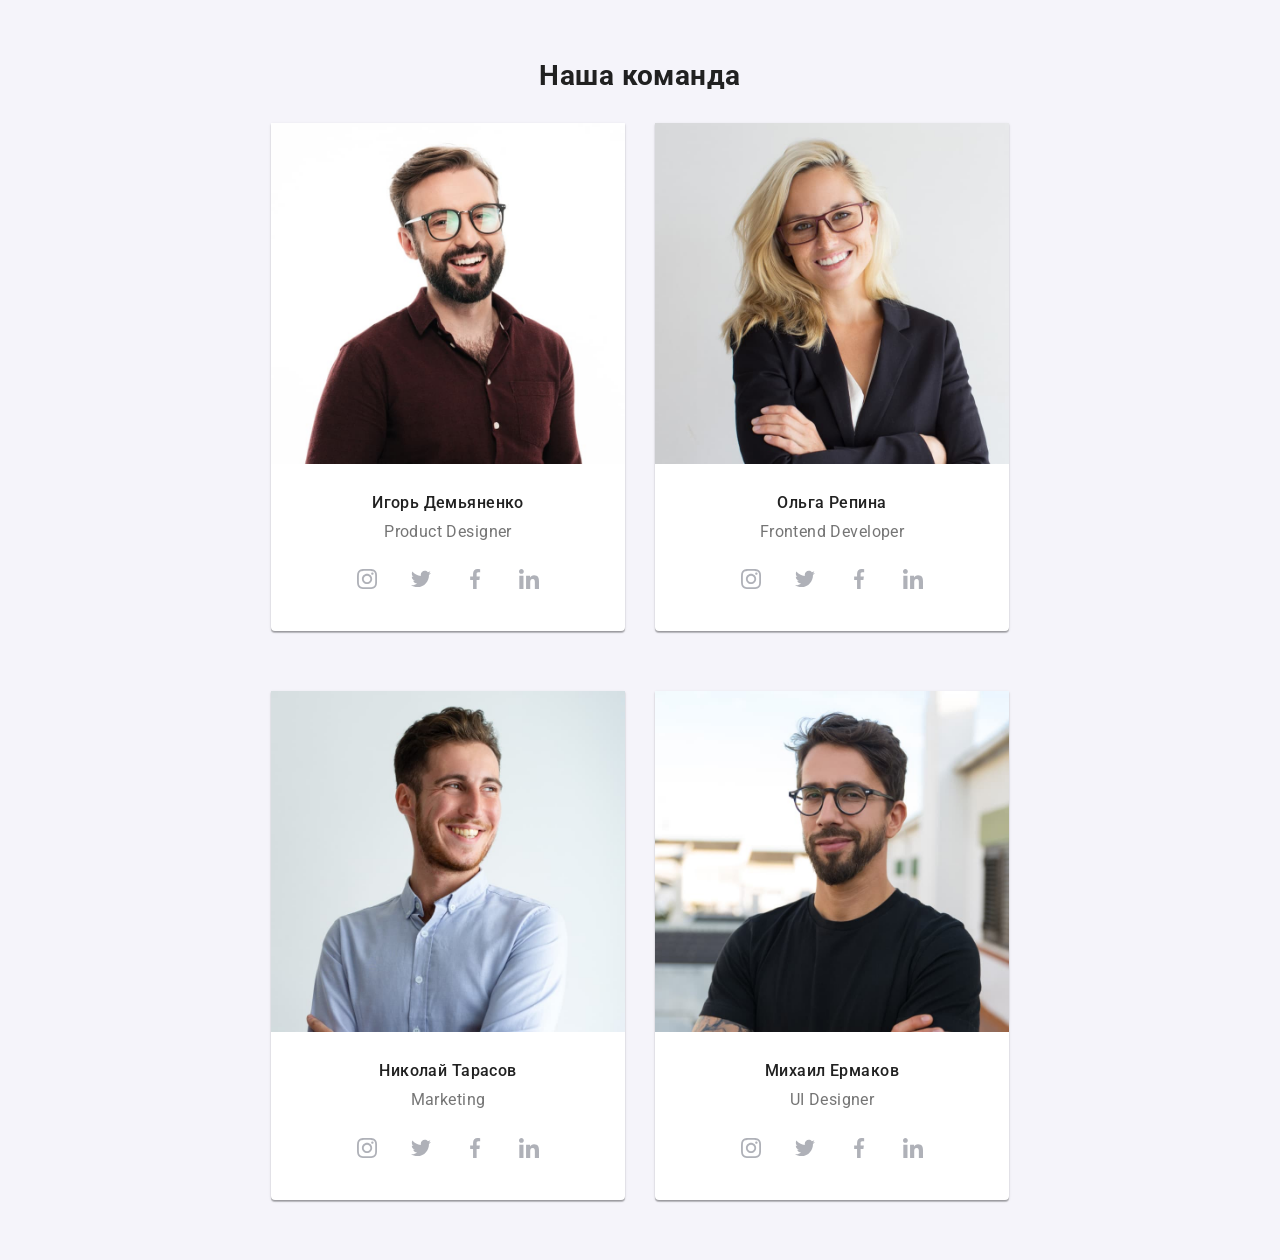
==== index.html @ d52ae5de "start" ====
<!DOCTYPE html>
<html lang="ru">
  <head>
    <meta charset="UTF-8" />
    <meta http-equiv="X-UA-Compatible" content="IE=edge" />
    <meta name="viewport" content="width=device-width, initial-scale=1.0" />
    <title>WebStudio</title>
    <link rel="preconnect" href="https://fonts.googleapis.com">
    <link rel="preconnect" href="https://fonts.gstatic.com" crossorigin>
    <link href="https://fonts.googleapis.com/css2?family=Raleway:wght@700&family=Roboto:wght@400;500;700;900&display=swap" rel="stylesheet">
    <link rel="stylesheet"
    href="https://cdnjs.cloudflare.com/ajax/libs/modern-normalize/1.1.0/modern-normalize.min.css"
    integrity="sha512-wpPYUAdjBVSE4KJnH1VR1HeZfpl1ub8YT/NKx4PuQ5NmX2tKuGu6U/JRp5y+Y8XG2tV+wKQpNHVUX03MfMFn9Q=="
    crossorigin="anonymous"
    referrerpolicy="no-referrer"/>
    <link rel="stylesheet" href="./css/main.min.css">
  </head>
  <body>
    <!-- <header class="header">
      <div class="container header__container">
      <a class="link logo" href="index.html">Web<span class="logo__header">Studio</span></a>

      <nav class="header__nav">
        <ul class="list header__nav-list">
          <li class="header__nav-item"><a class="link header__link current" href="index.html">Студия</a></li>
          <li class="header__nav-item"><a class="link header__link" href="portfolio.html">Портфолио</a></li>
          <li class="header__nav-item"><a class="link header__link" href="">Контакты</a></li>
        </ul>
      </nav>

      <ul class="list header__contacts">

        <li class="header__contact-item">
        <a class="link  header__link" href="mailto:info@devstudio.com">
          <svg class="header__contack-icon" width="16" height="12">
            <use href="images/icons.svg#icon-envelope-hover"></use>
          </svg>info@devstudio.com
      </a>
        </li>

        <li class="header__contact-item">
          <a class="link  header__link" href="tel:+380961111111">
            <svg class="header__contack-icon" width="10" height="16">
              <use href="images/icons.svg#icon-smartphone"></use>
            </svg>+38 096 111 11 11
          </a>
        </li>


      </ul>
    </div>
    </header> -->
    <main class="main">
      <!-- <section class="service">
        <div class="container service__items">
        <h1 class="service-title">ЭФФЕКТИВНЫЕ РЕШЕНИЯ ДЛЯ ВАШЕГО БИЗНЕСА</h1>
          <button class="service-btn" type="button" data-modal-open>Заказать услугу</button>
  
        </div>
      </section> -->

      <!-- <section class="advantage section">
        <div class="container">

        <ul class="list advantage__list">

          <li class="advantage__item">

            <div class="advantage__item-icon">
                <svg width="70" height="70">
                  <use href="images/icons.svg#icon-antenna-1"></use>
                </svg>
            </div>
            <h3 class="advantage__item-title">Внимание к деталям</h3>
            <p>
              Идейные соображения, а также начало повседневной работы по
              формированию позиции.
            </p>
          </li>

          <li class="advantage__item">
            <div class="advantage__item-icon">
              
                <svg width="70" height="70">
                  <use href="images/icons.svg#icon-clock-1"></use>
                </svg>
            
            </div>
            <h3 class="advantage__item-title">Пунктуальность</h3>
            <p>
              Задача организации, в особенности же рамки и место обучения кадров
              влечет за собой.
            </p>
          </li>

          <li class="advantage__item">
            <div class="advantage__item-icon">
              
                <svg width="70" height="70">
                  <use href="images/icons.svg#icon-diagram-1"></use>
                </svg>
            
            </div>
            <h3 class="advantage__item-title">Планирование</h3>
            <p>
              Задача организации, в особенности же рамки и место обучения кадров
              влечет за собой.
            </p>
          </li>
          <li class="advantage__item">
            <div class="advantage__item-icon">
              
                <svg width="70" height="70">
                  <use href="images/icons.svg#icon-astronaut-1"></use>
                </svg>
            
            </div>
            <h3 class="advantage__item-title">Современные технологии</h3>
            <p>
              Значимость этих проблем настолько очевидна, что реализация
              плановых заданий.
            </p>
          </li>
        </ul>
      </div>
      </section> -->
      <!-- <section class="work">
        <div class="container work-items">
        <h2 class="main-title">Чем мы занимаемся</h2>
        <ul class="list work-list">
          <li class="work-item">
            <img src="images/work1.jpg" alt="Компьютер" width="370" height="294" />
            <div class="work-name"><p class="work-name-txt">Десктопные приложения</p></div>
          </li>
          <li class="work-item">
            <img src="images/work2.jpg" alt="Телефон" width="370" height="294" />
            <div class="work-name"><p class="work-name-txt">Мобильные приложения</p></div>
          </li>
          <li class="work-item">
            <img src="images/work3.jpg" alt="Планшет" width="370" height="294" />
            <div class="work-name"><p class="work-name-txt">Дизайнерские решения</p></div>
          </li>
        </ul>
        </div>
      </section> -->
      <section class="team section">
        <div class="container team-items">
        <h2 class="main-title">Наша команда</h2>
        <ul class="list team-list">
          <li class="team-item">
              <img src="images/team1.jpg" width="270" height="260" alt="Игорь Демьяненко Product Designer"/>
              
                <h3 class="team-name">Игорь Демьяненко</h3>
                <p class="team-position">Product Designer</p>
              <ul class="list social-list">
                  <li class="social-item">
                    <a href="" target="_blank" rel="noreferrer noopener" class="social-link">
                      <svg class="social-link-icon" width="20" height="20">
                        <use href="images/icons.svg#icon-instagram-2"></use>
                      </svg>
                  </a>
                  </li>

                  <li class="social-item">
                    <a href="" target="_blank" rel="noreferrer noopener" class="social-link">
                      <svg class="social-link-icon" width="20" height="20">
                        <use href="images/icons.svg#icon-twitter-1"></use>
                      </svg>
                  </a>
                  </li>

                  <li class="social-item">
                    <a href="" target="_blank" rel="noreferrer noopener" class="social-link">
                      <svg class="social-link-icon" width="20" height="20">
                        <use href="images/icons.svg#icon-facebook-1"></use>
                      </svg>
                  </a>
                  </li>

                  <li class="social-item">
                    <a href="" target="_blank" rel="noreferrer noopener" class="social-link">
                      <svg class="social-link-icon" width="20" height="20">
                        <use href="images/icons.svg#icon-linkedin-1"></use>
                      </svg>
                  </a>
                  </li>

              </ul>
            
          </li>
          <li class="team-item">
              <img src="images/team2.jpg" width="270" height="260" alt="Ольга Репина Frontend Developer"/>
              
                <h3 class="team-name">Ольга Репина</h3>
                <p class="team-position">Frontend Developer</p>
                <ul class="list social-list">
                  <li class="social-item">
                    <a href="" target="_blank" rel="noreferrer noopener" class="social-link">
                      <svg class="social-link-icon" width="20" height="20">
                        <use href="images/icons.svg#icon-instagram-2"></use>
                      </svg>
                  </a>
                  </li>

                  <li class="social-item">
                    <a href="" target="_blank" rel="noreferrer noopener" class="social-link">
                      <svg class="social-link-icon" width="20" height="20">
                        <use href="images/icons.svg#icon-twitter-1"></use>
                      </svg>
                  </a>
                  </li>

                  <li class="social-item">
                    <a href="" target="_blank" rel="noreferrer noopener" class="social-link">
                      <svg class="social-link-icon" width="20" height="20">
                        <use href="images/icons.svg#icon-facebook-1"></use>
                      </svg>
                  </a>
                  </li>

                  <li class="social-item">
                    <a href="" target="_blank" rel="noreferrer noopener" class="social-link">
                      <svg class="social-link-icon" width="20" height="20">
                        <use href="images/icons.svg#icon-linkedin-1"></use>
                      </svg>
                  </a>
                  </li>

              </ul>
            
        </li>
          <li class="team-item">
              <img src="images/team3.jpg" width="270" height="260" alt="Николай Тарасов Marketing"/>
              
                <h3 class="team-name">Николай Тарасов</h3>
                <p class="team-position">Marketing</p>
                <ul class="list social-list">
                  <li class="social-item">
                    <a href="" target="_blank" rel="noreferrer noopener" class="social-link">
                      <svg class="social-link-icon" width="20" height="20">
                        <use href="images/icons.svg#icon-instagram-2"></use>
                      </svg>
                  </a>
                  </li>

                  <li class="social-item">
                    <a href="" target="_blank" rel="noreferrer noopener" class="social-link">
                      <svg class="social-link-icon" width="20" height="20">
                        <use href="images/icons.svg#icon-twitter-1"></use>
                      </svg>
                  </a>
                  </li>

                  <li class="social-item">
                    <a href="" target="_blank" rel="noreferrer noopener" class="social-link">
                      <svg class="social-link-icon" width="20" height="20">
                        <use href="images/icons.svg#icon-facebook-1"></use>
                      </svg>
                  </a>
                  </li>

                  <li class="social-item">
                    <a href="" target="_blank" rel="noreferrer noopener" class="social-link">
                      <svg class="social-link-icon" width="20" height="20">
                        <use href="images/icons.svg#icon-linkedin-1"></use>
                      </svg>
                  </a>
                  </li>

              </ul>
              
          </li>
          <li class="team-item">
              <img src="images/team4.jpg" width="270" height="260" alt="Михаил Ермаков UI Designer"/>

                <h3 class="team-name">Михаил Ермаков</h3>
                <p class="team-position">UI Designer</p>
                <ul class="list social-list">
                  <li class="social-item">
                    <a href="" target="_blank" rel="noreferrer noopener" class="social-link">
                      <svg class="social-link-icon" width="20" height="20">
                        <use href="images/icons.svg#icon-instagram-2"></use>
                      </svg>
                  </a>
                  </li>

                  <li class="social-item">
                    <a href="" target="_blank" rel="noreferrer noopener" class="social-link">
                      <svg class="social-link-icon" width="20" height="20">
                        <use href="images/icons.svg#icon-twitter-1"></use>
                      </svg>
                  </a>
                  </li>

                  <li class="social-item">
                    <a href="" target="_blank" rel="noreferrer noopener" class="social-link">
                      <svg class="social-link-icon" width="20" height="20">
                        <use href="images/icons.svg#icon-facebook-1"></use>
                      </svg>
                  </a>
                  </li>

                  <li class="social-item">
                    <a href="" target="_blank" rel="noreferrer noopener" class="social-link">
                      <svg class="social-link-icon" width="20" height="20">
                        <use href="images/icons.svg#icon-linkedin-1"></use>
                      </svg>
                  </a>
                  </li>

              </ul>
              
          </li>
        </ul>
      </div>
      </section>
      <!-- <section class="clients section">
        <div class="container">
        <h2 class="main-title">Постоянные клиенты</h2>
        <ul class="list clients-list">
          <li class="clients-item">
            <a href="" target="_blank" rel="noreferrer noopener" class="clients-link">
              <svg class="clients-link-icon" width="106" height="60">
                <use href="images/icons.svg#icon-Logo"></use>
              </svg>
          </a>
          </li>
          <li class="clients-item">
            <a href="" target="_blank" rel="noreferrer noopener" class="clients-link">
              <svg class="clients-link-icon" width="106" height="60">
                <use href="images/icons.svg#icon-Logo-1"></use>
              </svg>
          </a>
          </li>
          <li class="clients-item">
            <a href="" target="_blank" rel="noreferrer noopener" class="clients-link">
              <svg class="clients-link-icon" width="106" height="60">
                <use href="images/icons.svg#icon-Logo-2"></use>
              </svg>
          </a>
          </li>
          <li class="clients-item">
            <a href="" target="_blank" rel="noreferrer noopener" class="clients-link">
              <svg class="clients-link-icon" width="106" height="60">
                <use href="images/icons.svg#icon-Logo-3"></use>
              </svg>
          </a>
          </li>
          <li class="clients-item">
            <a href="" target="_blank" rel="noreferrer noopener" class="clients-link">
              <svg class="clients-link-icon" width="106" height="60">
                <use href="images/icons.svg#icon-Logo-4"></use>
              </svg>
          </a>
          </li>
          <li class="clients-item">
            <a href="" target="_blank" rel="noreferrer noopener" class="clients-link">
              <svg class="clients-link-icon" width="106" height="60">
                <use href="images/icons.svg#icon-Logo-5"></use>
              </svg>
          </a>
          </li>

        </ul>
      </div>
      </section> -->
    </main>
    <!-- <footer class="footer">
      <div class="container footer-wrap">
      <div class="footer-wrap-item">

        <a class="link logo footer-logo-margin" href="index.html">Web<span class="logo__footer">Studio</span>
      </a>
      <address>

      
      <ul class="list ">
        <li class="footer-item"><a class="link footer-address" href="https://goo.gl/maps/YbPivX2JFZGYq7XS9" target="_blank" rel="noreferrer noopener">г.Киев, пр-т Леси Украинки,26</a></li>
        <li class="footer-item"><a class="link footer-info" href="mailto:info@devstudio.com">info@devstudio.com</a></li>
        <li class="footer-item"><a class="link footer-info" href="tel:+380961111111">+38 096 111 11 11</a></li>
      </ul>

    </address>
  </div>

    <div class="footer-wrap-item">
    <h3 class="footer-txt">Присоединяйтесь</h3>

    <ul class="list social-list">
      <li class="social-item">
        <a href="" class="social-link footer-link" target="_blank" rel="noreferrer noopener">
          <svg class="social-link-icon footer-icon" width="20" height="20">
            <use href="images/icons.svg#icon-instagram-2"></use>
          </svg>
      </a>
      </li>

      <li class="social-item">
        <a href="" class="social-link footer-link" target="_blank" rel="noreferrer noopener">
          <svg class="social-link-icon footer-icon" width="20" height="20">
            <use href="images/icons.svg#icon-twitter-1"></use>
          </svg>
      </a>
      </li>

      <li class="social-item">
        <a href="" class="social-link footer-link" target="_blank" rel="noreferrer noopener">
          <svg class="social-link-icon footer-icon" width="20" height="20">
            <use href="images/icons.svg#icon-facebook-1"></use>
          </svg>
      </a>
      </li>

      <li class="social-item">
        <a href="" class="social-link footer-link" target="_blank" rel="noreferrer noopener">
          <svg class="social-link-icon footer-icon" width="20" height="20">
            <use href="images/icons.svg#icon-linkedin-1"></use>
          </svg>
      </a>
      </li>

  </ul>
  </div>
  <div>
    <form class="footer-form">
    <label class="footer-label"><span class="footer-txt" >Подпишитесь на рассылку</span>
    <input class="footer-input"
     name="user-email" 
     type="email"
     placeholder="E-mail"
     />
    </label>
     <button class="service-btn footer-btn" type="button"><span class="footer-btn-txt">Подписаться</span>
      <svg class="" width="24" height="24">
        <use href="images/icons.svg#icon-send"></use>
      </svg>
      </button>
    </form>
  
    </div>

  </div>
    </footer> -->

    <!-- <div class="backdropp is-hidden" data-modal>
      <div class="modal">
        
          <button type="button" class="modal-close" data-modal-close>
            <svg class="" width="11" height="11">
              <use href="images/icons.svg#icon-close-modal"></use>
            </svg>
          </button>

          <p class="modal-title">Оставьте свои данные, мы вам перезвоним</p>

          <form class="form"  action="#">
            <div class="form-wrapper">
            <div class="form-field">
            <label class="input-txt" for="user-name">Имя</label>
            <div class="input-wrap">
            <input type="text" 
            class="form-input" 
            name="user-name" 
            placeholder="" 
            minlength="3"
            id="user-name"
            required/>
            <svg class="form-icon" width="18" height="18">
                <use href="images/icons.svg#icon-person-black"></use>
              </svg>
            </div>
          </div>

            <div class="form-field">
            <label class="input-txt" for="user-tel">Телефон</label>
            <div class="input-wrap">
              
            <input type="tel" 
            class="form-input" 
            name="user-tel" 
            placeholder="" 
            id="user-tel"
            required/>
            <svg class="form-icon" width="18" height="18">
                <use href="images/icons.svg#icon-phone-black"></use>
              </svg>
          </div>
            </div>

            <div class="form-field">
            <label class="input-txt" for="user-email">Почта</label>

            <div class="input-wrap">
            <input type="email" 
            class="form-input" 
            name="user-email" 
            placeholder="" 
            id="user-email"
            />
            <svg class="form-icon" width="18" height="18">
                <use href="images/icons.svg#icon-email-black"></use>
              </svg>
          </div>
            </div>

            <div class="form-field">
            <label class="input-txt" for="user-text">Комментарий</label>
            <textarea class="text-area" name="Comment" id="user-text" 
            placeholder="Введите текст"
            ></textarea>
            </div>
          </div>
            <div class="policy">
              <input class="policy-checkbox visually-hidden"  type="checkbox" name="policy" id="policy"/>
              <label for="policy" class="check-txt">
                <span class="policy-icon-wrap">
                <svg class="policy-icon" width="16" height="15">
                  <use href="./images/icons.svg#icon-check"></use>
                </svg>
                </span>Соглашаюсь с рассылкой и принимаю  <a class="policy-link" href=""> Условия договора</a></label>
            </div>
            <div class="modal-btn">
            <button class="service-btn " type="submit">Отправить</button>
            </div>
          </form>

        </div>
    </div> -->
    <script src="./js/modal.js"></script>
  </body>
</html>
---- css/main.min.css ----
:root{--first-color:  #212121;--second-color: #757575;--third-color:  #ffffff;--accent-color: #2196F3;--btn-hover-color: #188CE8;--bkground-color-one: #2F303A;--bkground-color-two: #F5F4FA;--header-line-color: #ECECEC;--work-name-bg:  rgba(47, 48, 58, 0.8);--icons-color: #AFB1B8;--footer-icon-bg: rgba(255, 255, 255, 0.1);--box-shadow: 0px 1px 3px rgba(0, 0, 0, 0.12), 0px 1px 1px rgba(0, 0, 0, 0.14), 0px 2px 1px rgba(0, 0, 0, 0.2);--border-line-color: #EEEEEE;--hover-button: 0px 3px 1px rgba(0, 0, 0, 0.1), 0px 1px 2px rgba(0, 0, 0, 0.08), 0px 2px 2px rgba(0, 0, 0, 0.12);--portfolio-item-shadow: 0px 1px 1px rgba(0, 0, 0, 0.12), 0px 4px 4px rgba(0, 0, 0, 0.06), 1px 4px 6px rgba(0, 0, 0, 0.16);--gradient-service: rgba(47, 48, 58, 0.4);--backdropp-color: rgba(0, 0, 0, 0.2);--transition-time: 250ms;--transition-function: cubic-bezier(0.4, 0, 0.2, 1)}p,h1,h2,h3,h4,h5,h6{margin:0}ul{margin:0;padding-left:0}img{display:block;width:100%;max-width:100%;height:auto}.list{list-style:none}body{font-family:'Roboto', sans-serif;font-size:14px;line-height:1.71;letter-spacing:0.03em;color:var(--second-color)}address{font-style:inherit}.link{text-decoration:none;color:inherit}.visually-hidden{position:absolute;width:1px;height:1px;margin:-1px;padding:0;overflow:hidden;border:0;clip:rect(0 0 0 0)}.is-hidden{opacity:0;pointer-events:none;visibility:hidden}.container{width:100%;padding-left:15px;padding-right:15px;margin:0 auto}@media screen and (min-width: 480px){.container{width:480px}}@media screen and (min-width: 768px){.container{width:768px}}.section{padding-top:94px;padding-bottom:94px}.service-btn{min-width:200px;max-height:50px;font-family:inherit;font-weight:700;font-size:16px;line-height:1.87;letter-spacing:0.06em;text-align:center;color:var(--third-color);background-color:var(--accent-color);cursor:pointer;padding:10px 32px;border:none;border-radius:4px;-webkit-transition:background-color var(--transition-time) var(--transition-function);transition:background-color var(--transition-time) var(--transition-function)}.service-btn:hover,.service-btn:focus{background-color:var(--btn-hover-color)}.main-title{font-weight:700;font-size:28px;line-height:1.17;text-align:center;color:var(--first-color);margin-bottom:30px}.social-list{display:-webkit-box;display:-ms-flexbox;display:flex;-webkit-box-pack:center;-ms-flex-pack:center;justify-content:center;-ms-flex-wrap:wrap;flex-wrap:wrap;margin-left:-10px;margin-top:-10px}.social-item{margin-top:10px;margin-left:10px}.social-item+.social-item{margin-left:10px}.social-link{width:44px;height:44px;display:-webkit-box;display:-ms-flexbox;display:flex;-webkit-box-pack:center;-ms-flex-pack:center;justify-content:center;-webkit-box-align:center;-ms-flex-align:center;align-items:center;border-radius:50%;color:var(--icons-color);-webkit-transition:background-color var(--transition-time) var(--transition-function),color var(--transition-time) var(--transition-function);transition:background-color var(--transition-time) var(--transition-function),color var(--transition-time) var(--transition-function)}.social-link:hover,.social-link:focus{background-color:var(--accent-color);color:var(--third-color)}.social-link-icon{fill:currentColor}.backdropp{width:100vw;height:100vh;position:fixed;top:0;background-color:var(--backdropp-color);-webkit-transition:opacity 500ms, visibility 500ms;transition:opacity 500ms, visibility 500ms}.backdropp.is-hidden .modal{-webkit-transform:translate(-50%, -50%) scale(0.1);transform:translate(-50%, -50%) scale(0.1)}.modal{width:528px;min-height:581px;background-color:var(--third-color);border-radius:4px;position:absolute;top:50%;left:50%;-webkit-transform:translate(-50%, -50%) scale(1);transform:translate(-50%, -50%) scale(1);-webkit-transition:-webkit-transform 500ms;transition:-webkit-transform 500ms;transition:transform 500ms;transition:transform 500ms, -webkit-transform 500ms;padding:40px}.modal-close{width:30px;height:30px;border-radius:50%;border:1px solid rgba(0,0,0,0.1);background-color:transparent;display:-webkit-box;display:-ms-flexbox;display:flex;-webkit-box-align:center;-ms-flex-align:center;align-items:center;-webkit-box-pack:center;-ms-flex-pack:center;justify-content:center;position:absolute;top:8px;right:8px;cursor:pointer;outline:none;-webkit-transition:fill var(--transition-time) var(--transition-function);transition:fill var(--transition-time) var(--transition-function)}.modal-close:hover,.modal-close:focus{fill:var(--accent-color)}.modal-title{font-weight:bold;font-size:20px;line-height:23px;text-align:center;color:var(--first-color);margin-bottom:12px}.form-field:not(:last-child){margin-bottom:10px}.form-input,.text-area{width:100%;height:40px;border:1px solid rgba(33,33,33,0.2);border-radius:4px;padding-left:40px;cursor:pointer;outline:none;-webkit-transition:border-color var(--transition-time) var(--transition-function);transition:border-color var(--transition-time) var(--transition-function)}.form-input:hover,.form-input:focus,.text-area:hover,.text-area:focus{border-color:var(--accent-color);color:var(--accent-color)}.form-input::-webkit-input-placeholder,.text-area::-webkit-input-placeholder{font-size:14px;line-height:1.14;letter-spacing:0.01em;color:rgba(117,117,117,0.5)}.form-input:-ms-input-placeholder,.text-area:-ms-input-placeholder{font-size:14px;line-height:1.14;letter-spacing:0.01em;color:rgba(117,117,117,0.5)}.form-input::-ms-input-placeholder,.text-area::-ms-input-placeholder{font-size:14px;line-height:1.14;letter-spacing:0.01em;color:rgba(117,117,117,0.5)}.form-input::placeholder,.text-area::placeholder{font-size:14px;line-height:1.14;letter-spacing:0.01em;color:rgba(117,117,117,0.5)}.form-input:focus+.form-icon{fill:var(--accent-color)}.input-txt{font-size:12px;line-height:1.16;letter-spacing:0.01em;color:var(--second-color)}.form-wrapper{margin-bottom:20px}.input-wrap{position:relative;color:var(--first-color);-webkit-transition:color var(--transition-time) var(--transition-function);transition:color var(--transition-time) var(--transition-function)}.input-wrap:hover{border-color:var(--accent-color);color:var(--accent-color)}.form-icon{position:absolute;left:12px;top:50%;-webkit-transform:translateY(-50%);transform:translateY(-50%);fill:currentColor;-webkit-transition:fill var(--transition-time) var(--transition-function);transition:fill var(--transition-time) var(--transition-function)}.text-area{height:120px;padding:12px 16px;resize:none}.policy{display:-webkit-box;display:-ms-flexbox;display:flex;-webkit-box-pack:center;-ms-flex-pack:center;justify-content:center}.check-txt{display:-webkit-box;display:-ms-flexbox;display:flex;-webkit-box-align:center;-ms-flex-align:center;align-items:center;margin-bottom:30px}.policy-icon-wrap{width:16px;height:15px;border:2px solid var(--first-color);border-radius:2px;margin-right:8px;display:-webkit-box;display:-ms-flexbox;display:flex;-webkit-box-align:center;-ms-flex-align:center;align-items:center;-webkit-box-pack:center;-ms-flex-pack:center;justify-content:center;cursor:pointer;-webkit-transition:border var(--transition-time) var(--transition-function);transition:border var(--transition-time) var(--transition-function)}.policy-icon{fill:var(--third-color)}.policy-checkbox:hover+.check-txt .policy-icon-wrap,.policy-checkbox:focus+.check-txt .policy-icon-wrap{border:2px solid var(--accent-color)}.policy-checkbox:checked+.check-txt .policy-icon-wrap{border:none;background-color:var(--accent-color)}.policy-checkbox:checked .check-txt .policy-icon{fill:var(--third-color)}.policy-link{color:var(--accent-color);margin-left:2px}.modal-btn{display:-webkit-box;display:-ms-flexbox;display:flex;-webkit-box-pack:center;-ms-flex-pack:center;justify-content:center}.logo{font-family:'Raleway', sans-serif;font-weight:700;font-size:26px;line-height:1.19;color:var(--accent-color);display:-webkit-box;display:-ms-flexbox;display:flex}.logo__header{color:var(--first-color)}.logo__footer{color:var(--third-color)}.header{border-bottom:1px solid var(--header-line-color)}.header__container{display:-webkit-box;display:-ms-flexbox;display:flex;-webkit-box-align:center;-ms-flex-align:center;align-items:center}.header__nav-item:not(:last-child){margin-right:50px}.header-logo{color:var(--first-color)}.header__nav{margin-left:93px}.header__nav-list{color:var(--first-color);display:-webkit-box;display:-ms-flexbox;display:flex}.header__link{font-weight:500;line-height:1.14;letter-spacing:0.02em;padding-top:32px;padding-bottom:32px;display:block;display:-webkit-box;display:-ms-flexbox;display:flex;-webkit-box-align:center;-ms-flex-align:center;align-items:center;position:relative;-webkit-transition:color var(--transition-time) var(--transition-function);transition:color var(--transition-time) var(--transition-function)}.header__link:hover,.header__link:focus{color:var(--accent-color)}.header__contack-icon{fill:currentColor;margin-right:10px}.current{color:var(--accent-color)}.current::after{content:'';display:inline-block;width:100%;height:4px;background-color:var(--accent-color);position:absolute;bottom:-1px;left:0;border-radius:2px}.header__contacts{display:-webkit-box;display:-ms-flexbox;display:flex;margin-left:auto}.header__contact-item:not(:last-child){margin-right:50px}.service{background-color:var(--bkground-color-one);background-image:-webkit-gradient(linear, left top, left bottom, from(var(--gradient-service)), to(var(--gradient-service))),url(../images/servicebg.jpg);background-image:linear-gradient(var(--gradient-service), var(--gradient-service)),url(../images/servicebg.jpg);background-repeat:no-repeat;background-size:cover, 1600px auto;background-position:center;padding-top:200px;padding-bottom:200px}.service__items{display:-webkit-box;display:-ms-flexbox;display:flex;-webkit-box-orient:vertical;-webkit-box-direction:normal;-ms-flex-direction:column;flex-direction:column;-webkit-box-align:center;-ms-flex-align:center;align-items:center}.service-title{font-weight:900;font-size:44px;line-height:1.36;text-align:center;letter-spacing:0.06em;text-transform:uppercase;color:var(--third-color);margin-bottom:30px;max-width:696px}.advantage__item{-ms-flex-preferred-size:calc(100%/4 - 30px);flex-basis:calc(100%/4 - 30px)}.advantage__item-icon{height:120px;background-color:var(--bkground-color-two);border-radius:4px;margin-bottom:30px;display:-webkit-box;display:-ms-flexbox;display:flex;-webkit-box-align:center;-ms-flex-align:center;align-items:center;-webkit-box-pack:center;-ms-flex-pack:center;justify-content:center}.advantage__item-title{font-size:14px;line-height:1.14;text-transform:uppercase;color:var(--first-color);margin-bottom:10px}.work{padding-bottom:94px}.work-item{-ms-flex-preferred-size:calc(100%/3 - 30px);flex-basis:calc(100%/3 - 30px);position:relative}.work-name{background-color:var(--work-name-bg);position:absolute;width:100%;padding:27px;bottom:0;display:-webkit-box;display:-ms-flexbox;display:flex;-webkit-box-pack:center;-ms-flex-pack:center;justify-content:center;-webkit-box-align:center;-ms-flex-align:center;align-items:center}.work-name-txt{font-weight:bold;text-transform:uppercase;color:var(--third-color)}.filters-list{display:-webkit-box;display:-ms-flexbox;display:flex;-webkit-box-pack:center;-ms-flex-pack:center;justify-content:center;margin-bottom:50px}.filters-item:not(:last-child){margin-right:8px}.filters-btn{font-family:inherit;font-weight:500;font-size:16px;line-height:1.62;text-align:center;letter-spacing:0.03em;color:var(--first-color);background-color:var(--bkground-color-two);cursor:pointer;border-radius:4px;border:none;padding-left:22px;padding-right:22px;min-height:38px;-webkit-transition:background-color var(--transition-time) var(--transition-function),color var(--transition-time) var(--transition-function),-webkit-box-shadow var(--transition-time) var(--transition-function);transition:background-color var(--transition-time) var(--transition-function),color var(--transition-time) var(--transition-function),-webkit-box-shadow var(--transition-time) var(--transition-function);transition:background-color var(--transition-time) var(--transition-function),color var(--transition-time) var(--transition-function),box-shadow var(--transition-time) var(--transition-function);transition:background-color var(--transition-time) var(--transition-function),color var(--transition-time) var(--transition-function),box-shadow var(--transition-time) var(--transition-function),-webkit-box-shadow var(--transition-time) var(--transition-function)}.filters-btn:hover,.filters-btn:focus{color:var(--third-color);background-color:var(--accent-color);-webkit-box-shadow:var(--hover-button);box-shadow:var(--hover-button)}.current-filter{color:var(--third-color);background-color:var(--accent-color);-webkit-box-shadow:var(--hover-button);box-shadow:var(--hover-button)}.team{background-color:var(--bkground-color-two);padding-top:60px;padding-bottom:60px}.team-list{margin-bottom:-30px}@media screen and (min-width: 768px){.team-list{display:-webkit-box;display:-ms-flexbox;display:flex;-ms-flex-wrap:wrap;flex-wrap:wrap;margin-left:-30px;margin-top:-30px}}.team-item{background-color:var(--third-color);border-bottom-left-radius:4px;border-bottom-right-radius:4px;-webkit-box-shadow:var(--box-shadow);box-shadow:var(--box-shadow);padding-bottom:30px;margin-bottom:30px}@media screen and (min-width: 768px){.team-item{-ms-flex-preferred-size:calc(100%/2 - 30px);flex-basis:calc(100%/2 - 30px);margin-left:30px;margin-top:30px}}.team-name,.team-position{font-size:16px;line-height:1.18;text-align:center}.team-name{font-weight:500;color:var(--first-color);margin-top:30px;margin-bottom:10px}.team-position{margin-bottom:16px}.clients-list{-webkit-box-align:center;-ms-flex-align:center;align-items:center;-webkit-box-pack:center;-ms-flex-pack:center;justify-content:center}.clients-item{-ms-flex-preferred-size:calc(100%/6 - 30px);flex-basis:calc(100%/6 - 30px)}.clients-link{height:92px;border:1px solid var(--icons-color);border-radius:4px;display:-webkit-box;display:-ms-flexbox;display:flex;-webkit-box-align:center;-ms-flex-align:center;align-items:center;-webkit-box-pack:center;-ms-flex-pack:center;justify-content:center;color:var(--icons-color);-webkit-transition:border-color var(--transition-time) var(--transition-function),color var(--transition-time) var(--transition-function);transition:border-color var(--transition-time) var(--transition-function),color var(--transition-time) var(--transition-function)}.clients-link-icon{fill:currentColor}.clients-link-icon:hover,.clients-link-icon:focus{border-color:var(--accent-color);color:var(--accent-color)}.footer{background-color:var(--bkground-color-one);padding-top:60px;padding-bottom:60px}.footer-info{-webkit-transition:color var(--transition-time) var(--transition-function);transition:color var(--transition-time) var(--transition-function)}.footer-info:hover,.footer-info:focus{color:var(--third-color)}.footer-address{color:var(--third-color)}.footer-logo-margin{margin-bottom:20px}.footer-wrap-item{display:-webkit-box;display:-ms-flexbox;display:flex;-webkit-box-orient:vertical;-webkit-box-direction:normal;-ms-flex-direction:column;flex-direction:column}.footer-wrap-item:not(:last-child){margin-right:70px}.footer-item:not(:last-child){margin-bottom:9px}.footer-wrap-item:last-child{margin-left:auto}.footer-wrap{display:-webkit-box;display:-ms-flexbox;display:flex;-ms-flex-wrap:wrap;flex-wrap:wrap;-webkit-box-align:baseline;-ms-flex-align:baseline;align-items:baseline}.footer-txt{font-size:14px;line-height:1.14;font-weight:bold;text-transform:uppercase;margin-bottom:20px;color:var(--third-color)}.footer-label{display:-webkit-box;display:-ms-flexbox;display:flex;-webkit-box-orient:vertical;-webkit-box-direction:normal;-ms-flex-direction:column;flex-direction:column}.footer-link{background-color:var(--footer-icon-bg);color:var(--third-color);-webkit-transition:background-color var(--transition-time) var(--transition-function),color var(--transition-time) var(--transition-function);transition:background-color var(--transition-time) var(--transition-function),color var(--transition-time) var(--transition-function)}.footer-form{display:-webkit-box;display:-ms-flexbox;display:flex;-webkit-box-align:end;-ms-flex-align:end;align-items:flex-end}.footer-input{width:358px;height:50px;-webkit-box-sizing:border-box;box-sizing:border-box;margin-right:12px;background-color:transparent;border:1px solid rgba(255,255,255,0.3);border-radius:4px;outline:none;padding-left:12px;font-size:16px;line-height:1.25;color:rgba(255,255,255,0.6);cursor:pointer;-webkit-transition:border-color var(--transition-time) var(--transition-function);transition:border-color var(--transition-time) var(--transition-function)}.footer-input:hover,.footer-input:focus{border-color:var(--third-color)}.footer-input::-webkit-input-placeholder{font-size:16px;line-height:1.25;color:rgba(255,255,255,0.6)}.footer-input:-ms-input-placeholder{font-size:16px;line-height:1.25;color:rgba(255,255,255,0.6)}.footer-input::-ms-input-placeholder{font-size:16px;line-height:1.25;color:rgba(255,255,255,0.6)}.footer-input::placeholder{font-size:16px;line-height:1.25;color:rgba(255,255,255,0.6)}.footer-btn{display:-webkit-box;display:-ms-flexbox;display:flex;-webkit-box-align:center;-ms-flex-align:center;align-items:center}.footer-btn-txt{margin-right:10px}.example-list{padding:0;margin:0;list-style:none}.example-item{-ms-flex-preferred-size:calc(100%/3 - 30px);flex-basis:calc(100%/3 - 30px)}.example-link{display:-webkit-box;display:-ms-flexbox;display:flex;-webkit-box-orient:vertical;-webkit-box-direction:normal;-ms-flex-direction:column;flex-direction:column;-webkit-transition:-webkit-box-shadow var(--transition-time) var(--transition-function);transition:-webkit-box-shadow var(--transition-time) var(--transition-function);transition:box-shadow var(--transition-time) var(--transition-function);transition:box-shadow var(--transition-time) var(--transition-function), -webkit-box-shadow var(--transition-time) var(--transition-function)}.example-link:hover,.example-link:focus{-webkit-box-shadow:var(--portfolio-item-shadow);box-shadow:var(--portfolio-item-shadow)}.example-link:hover .example-item-txt,.example-link:focus .example-item-txt{-webkit-transform:translateY(0);transform:translateY(0)}.example-item-wrap{position:relative;overflow:hidden}.example-item-txt{position:absolute;top:0;left:0;background-color:rgba(33,150,243,0.9);color:var(--third-color);font-size:18px;line-height:28px;padding:63px 24px;height:100%;-webkit-transform:translateY(100%);transform:translateY(100%);-webkit-transition:-webkit-transform 500ms var(--transition-function);transition:-webkit-transform 500ms var(--transition-function);transition:transform 500ms var(--transition-function);transition:transform 500ms var(--transition-function), -webkit-transform 500ms var(--transition-function)}.border{border-left:1px solid var(--border-line-color);border-right:1px solid var(--border-line-color);border-bottom:1px solid var(--border-line-color);padding:20px 24px}.example-name{font-weight:700;font-size:18px;line-height:2;letter-spacing:0.06em;color:var(--first-color);margin-bottom:4px}.example-type{font-size:16px;line-height:1.87}.advantage__list,.work-list,.clients-list,.example-list{display:-webkit-box;display:-ms-flexbox;display:flex;-ms-flex-wrap:wrap;flex-wrap:wrap;margin-left:-30px;margin-top:-30px}.advantage__item,.work-item,.clients-item,.example-item{margin-left:30px;margin-top:30px}
/*# sourceMappingURL=main.min.css.map */
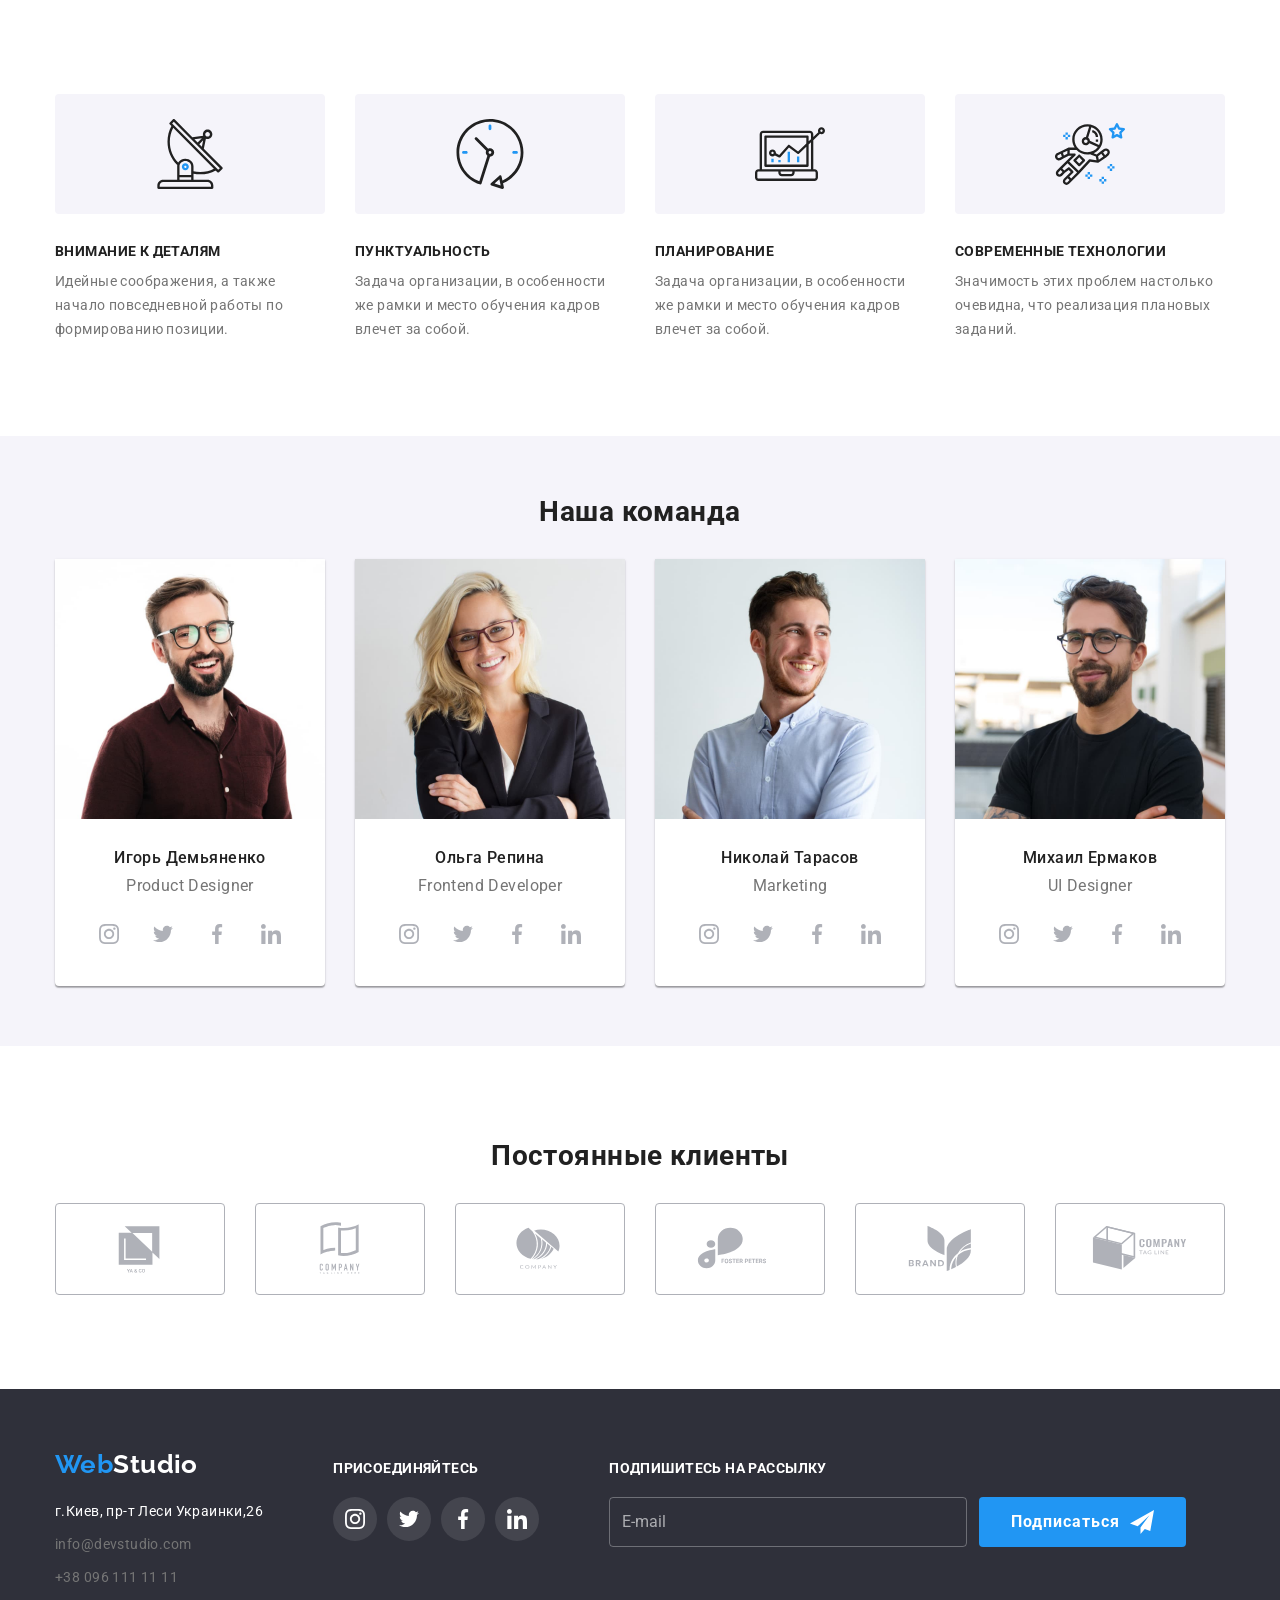
==== commit c9dca8ef: "123" ====
--- a/index.html
+++ b/index.html
@@ -59,7 +59,7 @@
         </div>
       </section> -->
 
-      <!-- <section class="advantage section">
+      <section class="advantage section">
         <div class="container">
 
         <ul class="list advantage__list">
@@ -123,7 +123,7 @@
           </li>
         </ul>
       </div>
-      </section> -->
+      </section>
       <!-- <section class="work">
         <div class="container work-items">
         <h2 class="main-title">Чем мы занимаемся</h2>
@@ -314,7 +314,7 @@
         </ul>
       </div>
       </section>
-      <!-- <section class="clients section">
+      <section class="clients section">
         <div class="container">
         <h2 class="main-title">Постоянные клиенты</h2>
         <ul class="list clients-list">
@@ -363,29 +363,25 @@
 
         </ul>
       </div>
-      </section> -->
+      </section>
     </main>
-    <!-- <footer class="footer">
+
+    <footer class="footer">
       <div class="container footer-wrap">
       <div class="footer-wrap-item">
-
         <a class="link logo footer-logo-margin" href="index.html">Web<span class="logo__footer">Studio</span>
       </a>
       <address>
-
       
       <ul class="list ">
         <li class="footer-item"><a class="link footer-address" href="https://goo.gl/maps/YbPivX2JFZGYq7XS9" target="_blank" rel="noreferrer noopener">г.Киев, пр-т Леси Украинки,26</a></li>
         <li class="footer-item"><a class="link footer-info" href="mailto:info@devstudio.com">info@devstudio.com</a></li>
         <li class="footer-item"><a class="link footer-info" href="tel:+380961111111">+38 096 111 11 11</a></li>
       </ul>
-
     </address>
   </div>
-
     <div class="footer-wrap-item">
     <h3 class="footer-txt">Присоединяйтесь</h3>
-
     <ul class="list social-list">
       <li class="social-item">
         <a href="" class="social-link footer-link" target="_blank" rel="noreferrer noopener">
@@ -394,7 +390,6 @@
           </svg>
       </a>
       </li>
-
       <li class="social-item">
         <a href="" class="social-link footer-link" target="_blank" rel="noreferrer noopener">
           <svg class="social-link-icon footer-icon" width="20" height="20">
@@ -402,7 +397,6 @@
           </svg>
       </a>
       </li>
-
       <li class="social-item">
         <a href="" class="social-link footer-link" target="_blank" rel="noreferrer noopener">
           <svg class="social-link-icon footer-icon" width="20" height="20">
@@ -410,7 +404,6 @@
           </svg>
       </a>
       </li>
-
       <li class="social-item">
         <a href="" class="social-link footer-link" target="_blank" rel="noreferrer noopener">
           <svg class="social-link-icon footer-icon" width="20" height="20">
@@ -418,7 +411,6 @@
           </svg>
       </a>
       </li>
-
   </ul>
   </div>
   <div>
@@ -438,9 +430,8 @@
     </form>
   
     </div>
-
   </div>
-    </footer> -->
+    </footer>
 
     <!-- <div class="backdropp is-hidden" data-modal>
       <div class="modal">
--- a/css/main.min.css
+++ b/css/main.min.css
@@ -1,2 +1,2 @@
-:root{--first-color:  #212121;--second-color: #757575;--third-color:  #ffffff;--accent-color: #2196F3;--btn-hover-color: #188CE8;--bkground-color-one: #2F303A;--bkground-color-two: #F5F4FA;--header-line-color: #ECECEC;--work-name-bg:  rgba(47, 48, 58, 0.8);--icons-color: #AFB1B8;--footer-icon-bg: rgba(255, 255, 255, 0.1);--box-shadow: 0px 1px 3px rgba(0, 0, 0, 0.12), 0px 1px 1px rgba(0, 0, 0, 0.14), 0px 2px 1px rgba(0, 0, 0, 0.2);--border-line-color: #EEEEEE;--hover-button: 0px 3px 1px rgba(0, 0, 0, 0.1), 0px 1px 2px rgba(0, 0, 0, 0.08), 0px 2px 2px rgba(0, 0, 0, 0.12);--portfolio-item-shadow: 0px 1px 1px rgba(0, 0, 0, 0.12), 0px 4px 4px rgba(0, 0, 0, 0.06), 1px 4px 6px rgba(0, 0, 0, 0.16);--gradient-service: rgba(47, 48, 58, 0.4);--backdropp-color: rgba(0, 0, 0, 0.2);--transition-time: 250ms;--transition-function: cubic-bezier(0.4, 0, 0.2, 1)}p,h1,h2,h3,h4,h5,h6{margin:0}ul{margin:0;padding-left:0}img{display:block;width:100%;max-width:100%;height:auto}.list{list-style:none}body{font-family:'Roboto', sans-serif;font-size:14px;line-height:1.71;letter-spacing:0.03em;color:var(--second-color)}address{font-style:inherit}.link{text-decoration:none;color:inherit}.visually-hidden{position:absolute;width:1px;height:1px;margin:-1px;padding:0;overflow:hidden;border:0;clip:rect(0 0 0 0)}.is-hidden{opacity:0;pointer-events:none;visibility:hidden}.container{width:100%;padding-left:15px;padding-right:15px;margin:0 auto}@media screen and (min-width: 480px){.container{width:480px}}@media screen and (min-width: 768px){.container{width:768px}}.section{padding-top:94px;padding-bottom:94px}.service-btn{min-width:200px;max-height:50px;font-family:inherit;font-weight:700;font-size:16px;line-height:1.87;letter-spacing:0.06em;text-align:center;color:var(--third-color);background-color:var(--accent-color);cursor:pointer;padding:10px 32px;border:none;border-radius:4px;-webkit-transition:background-color var(--transition-time) var(--transition-function);transition:background-color var(--transition-time) var(--transition-function)}.service-btn:hover,.service-btn:focus{background-color:var(--btn-hover-color)}.main-title{font-weight:700;font-size:28px;line-height:1.17;text-align:center;color:var(--first-color);margin-bottom:30px}.social-list{display:-webkit-box;display:-ms-flexbox;display:flex;-webkit-box-pack:center;-ms-flex-pack:center;justify-content:center;-ms-flex-wrap:wrap;flex-wrap:wrap;margin-left:-10px;margin-top:-10px}.social-item{margin-top:10px;margin-left:10px}.social-item+.social-item{margin-left:10px}.social-link{width:44px;height:44px;display:-webkit-box;display:-ms-flexbox;display:flex;-webkit-box-pack:center;-ms-flex-pack:center;justify-content:center;-webkit-box-align:center;-ms-flex-align:center;align-items:center;border-radius:50%;color:var(--icons-color);-webkit-transition:background-color var(--transition-time) var(--transition-function),color var(--transition-time) var(--transition-function);transition:background-color var(--transition-time) var(--transition-function),color var(--transition-time) var(--transition-function)}.social-link:hover,.social-link:focus{background-color:var(--accent-color);color:var(--third-color)}.social-link-icon{fill:currentColor}.backdropp{width:100vw;height:100vh;position:fixed;top:0;background-color:var(--backdropp-color);-webkit-transition:opacity 500ms, visibility 500ms;transition:opacity 500ms, visibility 500ms}.backdropp.is-hidden .modal{-webkit-transform:translate(-50%, -50%) scale(0.1);transform:translate(-50%, -50%) scale(0.1)}.modal{width:528px;min-height:581px;background-color:var(--third-color);border-radius:4px;position:absolute;top:50%;left:50%;-webkit-transform:translate(-50%, -50%) scale(1);transform:translate(-50%, -50%) scale(1);-webkit-transition:-webkit-transform 500ms;transition:-webkit-transform 500ms;transition:transform 500ms;transition:transform 500ms, -webkit-transform 500ms;padding:40px}.modal-close{width:30px;height:30px;border-radius:50%;border:1px solid rgba(0,0,0,0.1);background-color:transparent;display:-webkit-box;display:-ms-flexbox;display:flex;-webkit-box-align:center;-ms-flex-align:center;align-items:center;-webkit-box-pack:center;-ms-flex-pack:center;justify-content:center;position:absolute;top:8px;right:8px;cursor:pointer;outline:none;-webkit-transition:fill var(--transition-time) var(--transition-function);transition:fill var(--transition-time) var(--transition-function)}.modal-close:hover,.modal-close:focus{fill:var(--accent-color)}.modal-title{font-weight:bold;font-size:20px;line-height:23px;text-align:center;color:var(--first-color);margin-bottom:12px}.form-field:not(:last-child){margin-bottom:10px}.form-input,.text-area{width:100%;height:40px;border:1px solid rgba(33,33,33,0.2);border-radius:4px;padding-left:40px;cursor:pointer;outline:none;-webkit-transition:border-color var(--transition-time) var(--transition-function);transition:border-color var(--transition-time) var(--transition-function)}.form-input:hover,.form-input:focus,.text-area:hover,.text-area:focus{border-color:var(--accent-color);color:var(--accent-color)}.form-input::-webkit-input-placeholder,.text-area::-webkit-input-placeholder{font-size:14px;line-height:1.14;letter-spacing:0.01em;color:rgba(117,117,117,0.5)}.form-input:-ms-input-placeholder,.text-area:-ms-input-placeholder{font-size:14px;line-height:1.14;letter-spacing:0.01em;color:rgba(117,117,117,0.5)}.form-input::-ms-input-placeholder,.text-area::-ms-input-placeholder{font-size:14px;line-height:1.14;letter-spacing:0.01em;color:rgba(117,117,117,0.5)}.form-input::placeholder,.text-area::placeholder{font-size:14px;line-height:1.14;letter-spacing:0.01em;color:rgba(117,117,117,0.5)}.form-input:focus+.form-icon{fill:var(--accent-color)}.input-txt{font-size:12px;line-height:1.16;letter-spacing:0.01em;color:var(--second-color)}.form-wrapper{margin-bottom:20px}.input-wrap{position:relative;color:var(--first-color);-webkit-transition:color var(--transition-time) var(--transition-function);transition:color var(--transition-time) var(--transition-function)}.input-wrap:hover{border-color:var(--accent-color);color:var(--accent-color)}.form-icon{position:absolute;left:12px;top:50%;-webkit-transform:translateY(-50%);transform:translateY(-50%);fill:currentColor;-webkit-transition:fill var(--transition-time) var(--transition-function);transition:fill var(--transition-time) var(--transition-function)}.text-area{height:120px;padding:12px 16px;resize:none}.policy{display:-webkit-box;display:-ms-flexbox;display:flex;-webkit-box-pack:center;-ms-flex-pack:center;justify-content:center}.check-txt{display:-webkit-box;display:-ms-flexbox;display:flex;-webkit-box-align:center;-ms-flex-align:center;align-items:center;margin-bottom:30px}.policy-icon-wrap{width:16px;height:15px;border:2px solid var(--first-color);border-radius:2px;margin-right:8px;display:-webkit-box;display:-ms-flexbox;display:flex;-webkit-box-align:center;-ms-flex-align:center;align-items:center;-webkit-box-pack:center;-ms-flex-pack:center;justify-content:center;cursor:pointer;-webkit-transition:border var(--transition-time) var(--transition-function);transition:border var(--transition-time) var(--transition-function)}.policy-icon{fill:var(--third-color)}.policy-checkbox:hover+.check-txt .policy-icon-wrap,.policy-checkbox:focus+.check-txt .policy-icon-wrap{border:2px solid var(--accent-color)}.policy-checkbox:checked+.check-txt .policy-icon-wrap{border:none;background-color:var(--accent-color)}.policy-checkbox:checked .check-txt .policy-icon{fill:var(--third-color)}.policy-link{color:var(--accent-color);margin-left:2px}.modal-btn{display:-webkit-box;display:-ms-flexbox;display:flex;-webkit-box-pack:center;-ms-flex-pack:center;justify-content:center}.logo{font-family:'Raleway', sans-serif;font-weight:700;font-size:26px;line-height:1.19;color:var(--accent-color);display:-webkit-box;display:-ms-flexbox;display:flex}.logo__header{color:var(--first-color)}.logo__footer{color:var(--third-color)}.header{border-bottom:1px solid var(--header-line-color)}.header__container{display:-webkit-box;display:-ms-flexbox;display:flex;-webkit-box-align:center;-ms-flex-align:center;align-items:center}.header__nav-item:not(:last-child){margin-right:50px}.header-logo{color:var(--first-color)}.header__nav{margin-left:93px}.header__nav-list{color:var(--first-color);display:-webkit-box;display:-ms-flexbox;display:flex}.header__link{font-weight:500;line-height:1.14;letter-spacing:0.02em;padding-top:32px;padding-bottom:32px;display:block;display:-webkit-box;display:-ms-flexbox;display:flex;-webkit-box-align:center;-ms-flex-align:center;align-items:center;position:relative;-webkit-transition:color var(--transition-time) var(--transition-function);transition:color var(--transition-time) var(--transition-function)}.header__link:hover,.header__link:focus{color:var(--accent-color)}.header__contack-icon{fill:currentColor;margin-right:10px}.current{color:var(--accent-color)}.current::after{content:'';display:inline-block;width:100%;height:4px;background-color:var(--accent-color);position:absolute;bottom:-1px;left:0;border-radius:2px}.header__contacts{display:-webkit-box;display:-ms-flexbox;display:flex;margin-left:auto}.header__contact-item:not(:last-child){margin-right:50px}.service{background-color:var(--bkground-color-one);background-image:-webkit-gradient(linear, left top, left bottom, from(var(--gradient-service)), to(var(--gradient-service))),url(../images/servicebg.jpg);background-image:linear-gradient(var(--gradient-service), var(--gradient-service)),url(../images/servicebg.jpg);background-repeat:no-repeat;background-size:cover, 1600px auto;background-position:center;padding-top:200px;padding-bottom:200px}.service__items{display:-webkit-box;display:-ms-flexbox;display:flex;-webkit-box-orient:vertical;-webkit-box-direction:normal;-ms-flex-direction:column;flex-direction:column;-webkit-box-align:center;-ms-flex-align:center;align-items:center}.service-title{font-weight:900;font-size:44px;line-height:1.36;text-align:center;letter-spacing:0.06em;text-transform:uppercase;color:var(--third-color);margin-bottom:30px;max-width:696px}.advantage__item{-ms-flex-preferred-size:calc(100%/4 - 30px);flex-basis:calc(100%/4 - 30px)}.advantage__item-icon{height:120px;background-color:var(--bkground-color-two);border-radius:4px;margin-bottom:30px;display:-webkit-box;display:-ms-flexbox;display:flex;-webkit-box-align:center;-ms-flex-align:center;align-items:center;-webkit-box-pack:center;-ms-flex-pack:center;justify-content:center}.advantage__item-title{font-size:14px;line-height:1.14;text-transform:uppercase;color:var(--first-color);margin-bottom:10px}.work{padding-bottom:94px}.work-item{-ms-flex-preferred-size:calc(100%/3 - 30px);flex-basis:calc(100%/3 - 30px);position:relative}.work-name{background-color:var(--work-name-bg);position:absolute;width:100%;padding:27px;bottom:0;display:-webkit-box;display:-ms-flexbox;display:flex;-webkit-box-pack:center;-ms-flex-pack:center;justify-content:center;-webkit-box-align:center;-ms-flex-align:center;align-items:center}.work-name-txt{font-weight:bold;text-transform:uppercase;color:var(--third-color)}.filters-list{display:-webkit-box;display:-ms-flexbox;display:flex;-webkit-box-pack:center;-ms-flex-pack:center;justify-content:center;margin-bottom:50px}.filters-item:not(:last-child){margin-right:8px}.filters-btn{font-family:inherit;font-weight:500;font-size:16px;line-height:1.62;text-align:center;letter-spacing:0.03em;color:var(--first-color);background-color:var(--bkground-color-two);cursor:pointer;border-radius:4px;border:none;padding-left:22px;padding-right:22px;min-height:38px;-webkit-transition:background-color var(--transition-time) var(--transition-function),color var(--transition-time) var(--transition-function),-webkit-box-shadow var(--transition-time) var(--transition-function);transition:background-color var(--transition-time) var(--transition-function),color var(--transition-time) var(--transition-function),-webkit-box-shadow var(--transition-time) var(--transition-function);transition:background-color var(--transition-time) var(--transition-function),color var(--transition-time) var(--transition-function),box-shadow var(--transition-time) var(--transition-function);transition:background-color var(--transition-time) var(--transition-function),color var(--transition-time) var(--transition-function),box-shadow var(--transition-time) var(--transition-function),-webkit-box-shadow var(--transition-time) var(--transition-function)}.filters-btn:hover,.filters-btn:focus{color:var(--third-color);background-color:var(--accent-color);-webkit-box-shadow:var(--hover-button);box-shadow:var(--hover-button)}.current-filter{color:var(--third-color);background-color:var(--accent-color);-webkit-box-shadow:var(--hover-button);box-shadow:var(--hover-button)}.team{background-color:var(--bkground-color-two);padding-top:60px;padding-bottom:60px}.team-list{margin-bottom:-30px}@media screen and (min-width: 768px){.team-list{display:-webkit-box;display:-ms-flexbox;display:flex;-ms-flex-wrap:wrap;flex-wrap:wrap;margin-left:-30px;margin-top:-30px}}.team-item{background-color:var(--third-color);border-bottom-left-radius:4px;border-bottom-right-radius:4px;-webkit-box-shadow:var(--box-shadow);box-shadow:var(--box-shadow);padding-bottom:30px;margin-bottom:30px}@media screen and (min-width: 768px){.team-item{-ms-flex-preferred-size:calc(100%/2 - 30px);flex-basis:calc(100%/2 - 30px);margin-left:30px;margin-top:30px}}.team-name,.team-position{font-size:16px;line-height:1.18;text-align:center}.team-name{font-weight:500;color:var(--first-color);margin-top:30px;margin-bottom:10px}.team-position{margin-bottom:16px}.clients-list{-webkit-box-align:center;-ms-flex-align:center;align-items:center;-webkit-box-pack:center;-ms-flex-pack:center;justify-content:center}.clients-item{-ms-flex-preferred-size:calc(100%/6 - 30px);flex-basis:calc(100%/6 - 30px)}.clients-link{height:92px;border:1px solid var(--icons-color);border-radius:4px;display:-webkit-box;display:-ms-flexbox;display:flex;-webkit-box-align:center;-ms-flex-align:center;align-items:center;-webkit-box-pack:center;-ms-flex-pack:center;justify-content:center;color:var(--icons-color);-webkit-transition:border-color var(--transition-time) var(--transition-function),color var(--transition-time) var(--transition-function);transition:border-color var(--transition-time) var(--transition-function),color var(--transition-time) var(--transition-function)}.clients-link-icon{fill:currentColor}.clients-link-icon:hover,.clients-link-icon:focus{border-color:var(--accent-color);color:var(--accent-color)}.footer{background-color:var(--bkground-color-one);padding-top:60px;padding-bottom:60px}.footer-info{-webkit-transition:color var(--transition-time) var(--transition-function);transition:color var(--transition-time) var(--transition-function)}.footer-info:hover,.footer-info:focus{color:var(--third-color)}.footer-address{color:var(--third-color)}.footer-logo-margin{margin-bottom:20px}.footer-wrap-item{display:-webkit-box;display:-ms-flexbox;display:flex;-webkit-box-orient:vertical;-webkit-box-direction:normal;-ms-flex-direction:column;flex-direction:column}.footer-wrap-item:not(:last-child){margin-right:70px}.footer-item:not(:last-child){margin-bottom:9px}.footer-wrap-item:last-child{margin-left:auto}.footer-wrap{display:-webkit-box;display:-ms-flexbox;display:flex;-ms-flex-wrap:wrap;flex-wrap:wrap;-webkit-box-align:baseline;-ms-flex-align:baseline;align-items:baseline}.footer-txt{font-size:14px;line-height:1.14;font-weight:bold;text-transform:uppercase;margin-bottom:20px;color:var(--third-color)}.footer-label{display:-webkit-box;display:-ms-flexbox;display:flex;-webkit-box-orient:vertical;-webkit-box-direction:normal;-ms-flex-direction:column;flex-direction:column}.footer-link{background-color:var(--footer-icon-bg);color:var(--third-color);-webkit-transition:background-color var(--transition-time) var(--transition-function),color var(--transition-time) var(--transition-function);transition:background-color var(--transition-time) var(--transition-function),color var(--transition-time) var(--transition-function)}.footer-form{display:-webkit-box;display:-ms-flexbox;display:flex;-webkit-box-align:end;-ms-flex-align:end;align-items:flex-end}.footer-input{width:358px;height:50px;-webkit-box-sizing:border-box;box-sizing:border-box;margin-right:12px;background-color:transparent;border:1px solid rgba(255,255,255,0.3);border-radius:4px;outline:none;padding-left:12px;font-size:16px;line-height:1.25;color:rgba(255,255,255,0.6);cursor:pointer;-webkit-transition:border-color var(--transition-time) var(--transition-function);transition:border-color var(--transition-time) var(--transition-function)}.footer-input:hover,.footer-input:focus{border-color:var(--third-color)}.footer-input::-webkit-input-placeholder{font-size:16px;line-height:1.25;color:rgba(255,255,255,0.6)}.footer-input:-ms-input-placeholder{font-size:16px;line-height:1.25;color:rgba(255,255,255,0.6)}.footer-input::-ms-input-placeholder{font-size:16px;line-height:1.25;color:rgba(255,255,255,0.6)}.footer-input::placeholder{font-size:16px;line-height:1.25;color:rgba(255,255,255,0.6)}.footer-btn{display:-webkit-box;display:-ms-flexbox;display:flex;-webkit-box-align:center;-ms-flex-align:center;align-items:center}.footer-btn-txt{margin-right:10px}.example-list{padding:0;margin:0;list-style:none}.example-item{-ms-flex-preferred-size:calc(100%/3 - 30px);flex-basis:calc(100%/3 - 30px)}.example-link{display:-webkit-box;display:-ms-flexbox;display:flex;-webkit-box-orient:vertical;-webkit-box-direction:normal;-ms-flex-direction:column;flex-direction:column;-webkit-transition:-webkit-box-shadow var(--transition-time) var(--transition-function);transition:-webkit-box-shadow var(--transition-time) var(--transition-function);transition:box-shadow var(--transition-time) var(--transition-function);transition:box-shadow var(--transition-time) var(--transition-function), -webkit-box-shadow var(--transition-time) var(--transition-function)}.example-link:hover,.example-link:focus{-webkit-box-shadow:var(--portfolio-item-shadow);box-shadow:var(--portfolio-item-shadow)}.example-link:hover .example-item-txt,.example-link:focus .example-item-txt{-webkit-transform:translateY(0);transform:translateY(0)}.example-item-wrap{position:relative;overflow:hidden}.example-item-txt{position:absolute;top:0;left:0;background-color:rgba(33,150,243,0.9);color:var(--third-color);font-size:18px;line-height:28px;padding:63px 24px;height:100%;-webkit-transform:translateY(100%);transform:translateY(100%);-webkit-transition:-webkit-transform 500ms var(--transition-function);transition:-webkit-transform 500ms var(--transition-function);transition:transform 500ms var(--transition-function);transition:transform 500ms var(--transition-function), -webkit-transform 500ms var(--transition-function)}.border{border-left:1px solid var(--border-line-color);border-right:1px solid var(--border-line-color);border-bottom:1px solid var(--border-line-color);padding:20px 24px}.example-name{font-weight:700;font-size:18px;line-height:2;letter-spacing:0.06em;color:var(--first-color);margin-bottom:4px}.example-type{font-size:16px;line-height:1.87}.advantage__list,.work-list,.clients-list,.example-list{display:-webkit-box;display:-ms-flexbox;display:flex;-ms-flex-wrap:wrap;flex-wrap:wrap;margin-left:-30px;margin-top:-30px}.advantage__item,.work-item,.clients-item,.example-item{margin-left:30px;margin-top:30px}
+:root{--first-color:  #212121;--second-color: #757575;--third-color:  #ffffff;--accent-color: #2196F3;--btn-hover-color: #188CE8;--bkground-color-one: #2F303A;--bkground-color-two: #F5F4FA;--header-line-color: #ECECEC;--work-name-bg:  rgba(47, 48, 58, 0.8);--icons-color: #AFB1B8;--footer-icon-bg: rgba(255, 255, 255, 0.1);--box-shadow: 0px 1px 3px rgba(0, 0, 0, 0.12), 0px 1px 1px rgba(0, 0, 0, 0.14), 0px 2px 1px rgba(0, 0, 0, 0.2);--border-line-color: #EEEEEE;--hover-button: 0px 3px 1px rgba(0, 0, 0, 0.1), 0px 1px 2px rgba(0, 0, 0, 0.08), 0px 2px 2px rgba(0, 0, 0, 0.12);--portfolio-item-shadow: 0px 1px 1px rgba(0, 0, 0, 0.12), 0px 4px 4px rgba(0, 0, 0, 0.06), 1px 4px 6px rgba(0, 0, 0, 0.16);--gradient-service: rgba(47, 48, 58, 0.4);--backdropp-color: rgba(0, 0, 0, 0.2);--transition-time: 250ms;--transition-function: cubic-bezier(0.4, 0, 0.2, 1)}p,h1,h2,h3,h4,h5,h6{margin:0}ul{margin:0;padding-left:0}img{display:block;width:100%;max-width:100%;height:auto}.list{list-style:none}body{font-family:'Roboto', sans-serif;font-size:14px;line-height:1.71;letter-spacing:0.03em;color:var(--second-color)}address{font-style:inherit}.link{text-decoration:none;color:inherit}.visually-hidden{position:absolute;width:1px;height:1px;margin:-1px;padding:0;overflow:hidden;border:0;clip:rect(0 0 0 0)}.is-hidden{opacity:0;pointer-events:none;visibility:hidden}.container{width:100%;padding-left:15px;padding-right:15px;margin:0 auto}@media screen and (min-width: 480px){.container{width:480px}}@media screen and (min-width: 768px){.container{width:768px}}@media screen and (min-width: 1200px){.container{width:1200px}}.section{padding-top:94px;padding-bottom:94px}.service-btn{min-width:200px;max-height:50px;font-family:inherit;font-weight:700;font-size:16px;line-height:1.87;letter-spacing:0.06em;text-align:center;color:var(--third-color);background-color:var(--accent-color);cursor:pointer;padding:10px 32px;border:none;border-radius:4px;-webkit-transition:background-color var(--transition-time) var(--transition-function);transition:background-color var(--transition-time) var(--transition-function)}.service-btn:hover,.service-btn:focus{background-color:var(--btn-hover-color)}.main-title{font-weight:700;font-size:28px;line-height:1.17;text-align:center;color:var(--first-color);margin-bottom:30px}.social-list{display:-webkit-box;display:-ms-flexbox;display:flex;-webkit-box-pack:center;-ms-flex-pack:center;justify-content:center;-ms-flex-wrap:wrap;flex-wrap:wrap;margin-left:-10px;margin-top:-10px}.social-item{margin-top:10px;margin-left:10px}.social-item+.social-item{margin-left:10px}.social-link{width:44px;height:44px;display:-webkit-box;display:-ms-flexbox;display:flex;-webkit-box-pack:center;-ms-flex-pack:center;justify-content:center;-webkit-box-align:center;-ms-flex-align:center;align-items:center;border-radius:50%;color:var(--icons-color);-webkit-transition:background-color var(--transition-time) var(--transition-function),color var(--transition-time) var(--transition-function);transition:background-color var(--transition-time) var(--transition-function),color var(--transition-time) var(--transition-function)}.social-link:hover,.social-link:focus{background-color:var(--accent-color);color:var(--third-color)}.social-link-icon{fill:currentColor}.backdropp{width:100vw;height:100vh;position:fixed;top:0;background-color:var(--backdropp-color);-webkit-transition:opacity 500ms, visibility 500ms;transition:opacity 500ms, visibility 500ms}.backdropp.is-hidden .modal{-webkit-transform:translate(-50%, -50%) scale(0.1);transform:translate(-50%, -50%) scale(0.1)}.modal{width:528px;min-height:581px;background-color:var(--third-color);border-radius:4px;position:absolute;top:50%;left:50%;-webkit-transform:translate(-50%, -50%) scale(1);transform:translate(-50%, -50%) scale(1);-webkit-transition:-webkit-transform 500ms;transition:-webkit-transform 500ms;transition:transform 500ms;transition:transform 500ms, -webkit-transform 500ms;padding:40px}.modal-close{width:30px;height:30px;border-radius:50%;border:1px solid rgba(0,0,0,0.1);background-color:transparent;display:-webkit-box;display:-ms-flexbox;display:flex;-webkit-box-align:center;-ms-flex-align:center;align-items:center;-webkit-box-pack:center;-ms-flex-pack:center;justify-content:center;position:absolute;top:8px;right:8px;cursor:pointer;outline:none;-webkit-transition:fill var(--transition-time) var(--transition-function);transition:fill var(--transition-time) var(--transition-function)}.modal-close:hover,.modal-close:focus{fill:var(--accent-color)}.modal-title{font-weight:bold;font-size:20px;line-height:23px;text-align:center;color:var(--first-color);margin-bottom:12px}.form-field:not(:last-child){margin-bottom:10px}.form-input,.text-area{width:100%;height:40px;border:1px solid rgba(33,33,33,0.2);border-radius:4px;padding-left:40px;cursor:pointer;outline:none;-webkit-transition:border-color var(--transition-time) var(--transition-function);transition:border-color var(--transition-time) var(--transition-function)}.form-input:hover,.form-input:focus,.text-area:hover,.text-area:focus{border-color:var(--accent-color);color:var(--accent-color)}.form-input::-webkit-input-placeholder,.text-area::-webkit-input-placeholder{font-size:14px;line-height:1.14;letter-spacing:0.01em;color:rgba(117,117,117,0.5)}.form-input:-ms-input-placeholder,.text-area:-ms-input-placeholder{font-size:14px;line-height:1.14;letter-spacing:0.01em;color:rgba(117,117,117,0.5)}.form-input::-ms-input-placeholder,.text-area::-ms-input-placeholder{font-size:14px;line-height:1.14;letter-spacing:0.01em;color:rgba(117,117,117,0.5)}.form-input::placeholder,.text-area::placeholder{font-size:14px;line-height:1.14;letter-spacing:0.01em;color:rgba(117,117,117,0.5)}.form-input:focus+.form-icon{fill:var(--accent-color)}.input-txt{font-size:12px;line-height:1.16;letter-spacing:0.01em;color:var(--second-color)}.form-wrapper{margin-bottom:20px}.input-wrap{position:relative;color:var(--first-color);-webkit-transition:color var(--transition-time) var(--transition-function);transition:color var(--transition-time) var(--transition-function)}.input-wrap:hover{border-color:var(--accent-color);color:var(--accent-color)}.form-icon{position:absolute;left:12px;top:50%;-webkit-transform:translateY(-50%);transform:translateY(-50%);fill:currentColor;-webkit-transition:fill var(--transition-time) var(--transition-function);transition:fill var(--transition-time) var(--transition-function)}.text-area{height:120px;padding:12px 16px;resize:none}.policy{display:-webkit-box;display:-ms-flexbox;display:flex;-webkit-box-pack:center;-ms-flex-pack:center;justify-content:center}.check-txt{display:-webkit-box;display:-ms-flexbox;display:flex;-webkit-box-align:center;-ms-flex-align:center;align-items:center;margin-bottom:30px}.policy-icon-wrap{width:16px;height:15px;border:2px solid var(--first-color);border-radius:2px;margin-right:8px;display:-webkit-box;display:-ms-flexbox;display:flex;-webkit-box-align:center;-ms-flex-align:center;align-items:center;-webkit-box-pack:center;-ms-flex-pack:center;justify-content:center;cursor:pointer;-webkit-transition:border var(--transition-time) var(--transition-function);transition:border var(--transition-time) var(--transition-function)}.policy-icon{fill:var(--third-color)}.policy-checkbox:hover+.check-txt .policy-icon-wrap,.policy-checkbox:focus+.check-txt .policy-icon-wrap{border:2px solid var(--accent-color)}.policy-checkbox:checked+.check-txt .policy-icon-wrap{border:none;background-color:var(--accent-color)}.policy-checkbox:checked .check-txt .policy-icon{fill:var(--third-color)}.policy-link{color:var(--accent-color);margin-left:2px}.modal-btn{display:-webkit-box;display:-ms-flexbox;display:flex;-webkit-box-pack:center;-ms-flex-pack:center;justify-content:center}.logo{font-family:'Raleway', sans-serif;font-weight:700;font-size:26px;line-height:1.19;color:var(--accent-color);display:-webkit-box;display:-ms-flexbox;display:flex}.logo__header{color:var(--first-color)}.logo__footer{color:var(--third-color)}.header{border-bottom:1px solid var(--header-line-color)}.header__container{display:-webkit-box;display:-ms-flexbox;display:flex;-webkit-box-align:center;-ms-flex-align:center;align-items:center}.header__nav-item:not(:last-child){margin-right:50px}.header-logo{color:var(--first-color)}.header__nav{margin-left:93px}.header__nav-list{color:var(--first-color);display:-webkit-box;display:-ms-flexbox;display:flex}.header__link{font-weight:500;line-height:1.14;letter-spacing:0.02em;padding-top:32px;padding-bottom:32px;display:block;display:-webkit-box;display:-ms-flexbox;display:flex;-webkit-box-align:center;-ms-flex-align:center;align-items:center;position:relative;-webkit-transition:color var(--transition-time) var(--transition-function);transition:color var(--transition-time) var(--transition-function)}.header__link:hover,.header__link:focus{color:var(--accent-color)}.header__contack-icon{fill:currentColor;margin-right:10px}.current{color:var(--accent-color)}.current::after{content:'';display:inline-block;width:100%;height:4px;background-color:var(--accent-color);position:absolute;bottom:-1px;left:0;border-radius:2px}.header__contacts{display:-webkit-box;display:-ms-flexbox;display:flex;margin-left:auto}.header__contact-item:not(:last-child){margin-right:50px}.service{background-color:var(--bkground-color-one);background-image:-webkit-gradient(linear, left top, left bottom, from(var(--gradient-service)), to(var(--gradient-service))),url(../images/servicebg.jpg);background-image:linear-gradient(var(--gradient-service), var(--gradient-service)),url(../images/servicebg.jpg);background-repeat:no-repeat;background-size:cover, 1600px auto;background-position:center;padding-top:200px;padding-bottom:200px}.service__items{display:-webkit-box;display:-ms-flexbox;display:flex;-webkit-box-orient:vertical;-webkit-box-direction:normal;-ms-flex-direction:column;flex-direction:column;-webkit-box-align:center;-ms-flex-align:center;align-items:center}.service-title{font-weight:900;font-size:44px;line-height:1.36;text-align:center;letter-spacing:0.06em;text-transform:uppercase;color:var(--third-color);margin-bottom:30px;max-width:696px}@media screen and (min-width: 768px){.advantage__list{display:-webkit-box;display:-ms-flexbox;display:flex;-ms-flex-wrap:wrap;flex-wrap:wrap;margin-left:-30px;margin-top:-30px}}@media screen and (min-width: 1200px){.advantage__list{display:-webkit-box;display:-ms-flexbox;display:flex;-ms-flex-wrap:wrap;flex-wrap:wrap;margin-left:-30px;margin-top:-30px}}@media screen and (min-width: 768px){.advantage__item{-ms-flex-preferred-size:calc(100%/2 - 30px);flex-basis:calc(100%/2 - 30px);margin-left:30px;margin-top:30px}}@media screen and (min-width: 1200px){.advantage__item{-ms-flex-preferred-size:calc(100%/4 - 30px);flex-basis:calc(100%/4 - 30px);margin-left:30px;margin-top:30px}}.advantage__item-icon{height:120px;background-color:var(--bkground-color-two);border-radius:4px;margin-bottom:30px;display:-webkit-box;display:-ms-flexbox;display:flex;-webkit-box-align:center;-ms-flex-align:center;align-items:center;-webkit-box-pack:center;-ms-flex-pack:center;justify-content:center}.advantage__item-title{font-size:14px;line-height:1.14;text-transform:uppercase;color:var(--first-color);margin-bottom:10px}@media screen and (max-width: 767px){.advantage__item-title{text-align:center}}.work{padding-bottom:94px}.work-list{display:-webkit-box;display:-ms-flexbox;display:flex;-ms-flex-wrap:wrap;flex-wrap:wrap;margin-left:-30px;margin-top:-30px}.work-item{margin-left:30px;margin-top:30px;-ms-flex-preferred-size:calc(100%/3 - 30px);flex-basis:calc(100%/3 - 30px);position:relative}.work-name{background-color:var(--work-name-bg);position:absolute;width:100%;padding:27px;bottom:0;display:-webkit-box;display:-ms-flexbox;display:flex;-webkit-box-pack:center;-ms-flex-pack:center;justify-content:center;-webkit-box-align:center;-ms-flex-align:center;align-items:center}.work-name-txt{font-weight:bold;text-transform:uppercase;color:var(--third-color)}.filters-list{display:-webkit-box;display:-ms-flexbox;display:flex;-webkit-box-pack:center;-ms-flex-pack:center;justify-content:center;margin-bottom:50px}.filters-item:not(:last-child){margin-right:8px}.filters-btn{font-family:inherit;font-weight:500;font-size:16px;line-height:1.62;text-align:center;letter-spacing:0.03em;color:var(--first-color);background-color:var(--bkground-color-two);cursor:pointer;border-radius:4px;border:none;padding-left:22px;padding-right:22px;min-height:38px;-webkit-transition:background-color var(--transition-time) var(--transition-function),color var(--transition-time) var(--transition-function),-webkit-box-shadow var(--transition-time) var(--transition-function);transition:background-color var(--transition-time) var(--transition-function),color var(--transition-time) var(--transition-function),-webkit-box-shadow var(--transition-time) var(--transition-function);transition:background-color var(--transition-time) var(--transition-function),color var(--transition-time) var(--transition-function),box-shadow var(--transition-time) var(--transition-function);transition:background-color var(--transition-time) var(--transition-function),color var(--transition-time) var(--transition-function),box-shadow var(--transition-time) var(--transition-function),-webkit-box-shadow var(--transition-time) var(--transition-function)}.filters-btn:hover,.filters-btn:focus{color:var(--third-color);background-color:var(--accent-color);-webkit-box-shadow:var(--hover-button);box-shadow:var(--hover-button)}.current-filter{color:var(--third-color);background-color:var(--accent-color);-webkit-box-shadow:var(--hover-button);box-shadow:var(--hover-button)}.team{background-color:var(--bkground-color-two);padding-top:60px;padding-bottom:60px}.team-list{margin-bottom:-30px}@media screen and (min-width: 768px){.team-list{display:-webkit-box;display:-ms-flexbox;display:flex;-ms-flex-wrap:wrap;flex-wrap:wrap;margin-left:-30px;margin-top:-30px}}@media screen and (min-width: 1200px){.team-list{display:-webkit-box;display:-ms-flexbox;display:flex;-ms-flex-wrap:wrap;flex-wrap:wrap;margin-left:-30px;margin-top:-30px}}.team-item{background-color:var(--third-color);border-bottom-left-radius:4px;border-bottom-right-radius:4px;-webkit-box-shadow:var(--box-shadow);box-shadow:var(--box-shadow);padding-bottom:30px;margin-bottom:30px}@media screen and (min-width: 768px){.team-item{-ms-flex-preferred-size:calc(100%/2 - 30px);flex-basis:calc(100%/2 - 30px);margin-left:30px;margin-top:30px}}@media screen and (min-width: 1200px){.team-item{-ms-flex-preferred-size:calc(100%/4 - 30px);flex-basis:calc(100%/4 - 30px);margin-left:30px;margin-top:30px}}.team-name,.team-position{font-size:16px;line-height:1.18;text-align:center}.team-name{font-weight:500;color:var(--first-color);margin-top:30px;margin-bottom:10px}.team-position{margin-bottom:16px}.clients{padding-top:60px}@media screen and (min-width: 1200px){.clients{padding-top:94px}}.clients-list{-webkit-box-align:center;-ms-flex-align:center;align-items:center;-webkit-box-pack:center;-ms-flex-pack:center;justify-content:center}.clients-item{-ms-flex-preferred-size:calc(100%/2 - 30px);flex-basis:calc(100%/2 - 30px)}@media screen and (min-width: 768px){.clients-item{-ms-flex-preferred-size:calc(100%/3 - 30px);flex-basis:calc(100%/3 - 30px);margin-left:30px;margin-top:30px}}@media screen and (min-width: 1200px){.clients-item{-ms-flex-preferred-size:calc(100%/6 - 30px);flex-basis:calc(100%/6 - 30px);margin-left:30px;margin-top:30px}}.clients-link{height:92px;border:1px solid var(--icons-color);border-radius:4px;display:-webkit-box;display:-ms-flexbox;display:flex;-webkit-box-align:center;-ms-flex-align:center;align-items:center;-webkit-box-pack:center;-ms-flex-pack:center;justify-content:center;color:var(--icons-color);-webkit-transition:border-color var(--transition-time) var(--transition-function),color var(--transition-time) var(--transition-function);transition:border-color var(--transition-time) var(--transition-function),color var(--transition-time) var(--transition-function)}.clients-link-icon{fill:currentColor}.clients-link-icon:hover,.clients-link-icon:focus{border-color:var(--accent-color);color:var(--accent-color)}.footer{background-color:var(--bkground-color-one);padding-top:60px;padding-bottom:60px}.footer-info{-webkit-transition:color var(--transition-time) var(--transition-function);transition:color var(--transition-time) var(--transition-function)}.footer-info:hover,.footer-info:focus{color:var(--third-color)}.footer-address{color:var(--third-color)}.footer-logo-margin{margin-bottom:20px}.footer-wrap-item{display:-webkit-box;display:-ms-flexbox;display:flex;-webkit-box-orient:vertical;-webkit-box-direction:normal;-ms-flex-direction:column;flex-direction:column}.footer-wrap-item:not(:last-child){margin-right:70px}.footer-item:not(:last-child){margin-bottom:9px}.footer-wrap{display:-webkit-box;display:-ms-flexbox;display:flex;-ms-flex-wrap:wrap;flex-wrap:wrap;-webkit-box-align:baseline;-ms-flex-align:baseline;align-items:baseline}.footer-txt{font-size:14px;line-height:1.14;font-weight:bold;text-transform:uppercase;margin-bottom:20px;color:var(--third-color)}.footer-label{display:-webkit-box;display:-ms-flexbox;display:flex;-webkit-box-orient:vertical;-webkit-box-direction:normal;-ms-flex-direction:column;flex-direction:column}.footer-link{background-color:var(--footer-icon-bg);color:var(--third-color);-webkit-transition:background-color var(--transition-time) var(--transition-function),color var(--transition-time) var(--transition-function);transition:background-color var(--transition-time) var(--transition-function),color var(--transition-time) var(--transition-function)}.footer-form{display:-webkit-box;display:-ms-flexbox;display:flex;-webkit-box-align:end;-ms-flex-align:end;align-items:flex-end}.footer-input{width:358px;height:50px;-webkit-box-sizing:border-box;box-sizing:border-box;margin-right:12px;background-color:transparent;border:1px solid rgba(255,255,255,0.3);border-radius:4px;outline:none;padding-left:12px;font-size:16px;line-height:1.25;color:rgba(255,255,255,0.6);cursor:pointer;-webkit-transition:border-color var(--transition-time) var(--transition-function);transition:border-color var(--transition-time) var(--transition-function)}.footer-input:hover,.footer-input:focus{border-color:var(--third-color)}.footer-input::-webkit-input-placeholder{font-size:16px;line-height:1.25;color:rgba(255,255,255,0.6)}.footer-input:-ms-input-placeholder{font-size:16px;line-height:1.25;color:rgba(255,255,255,0.6)}.footer-input::-ms-input-placeholder{font-size:16px;line-height:1.25;color:rgba(255,255,255,0.6)}.footer-input::placeholder{font-size:16px;line-height:1.25;color:rgba(255,255,255,0.6)}.footer-btn{display:-webkit-box;display:-ms-flexbox;display:flex;-webkit-box-align:center;-ms-flex-align:center;align-items:center}.footer-btn-txt{margin-right:10px}.example-list{padding:0;margin:0;list-style:none}.example-item{-ms-flex-preferred-size:calc(100%/3 - 30px);flex-basis:calc(100%/3 - 30px)}.example-link{display:-webkit-box;display:-ms-flexbox;display:flex;-webkit-box-orient:vertical;-webkit-box-direction:normal;-ms-flex-direction:column;flex-direction:column;-webkit-transition:-webkit-box-shadow var(--transition-time) var(--transition-function);transition:-webkit-box-shadow var(--transition-time) var(--transition-function);transition:box-shadow var(--transition-time) var(--transition-function);transition:box-shadow var(--transition-time) var(--transition-function), -webkit-box-shadow var(--transition-time) var(--transition-function)}.example-link:hover,.example-link:focus{-webkit-box-shadow:var(--portfolio-item-shadow);box-shadow:var(--portfolio-item-shadow)}.example-link:hover .example-item-txt,.example-link:focus .example-item-txt{-webkit-transform:translateY(0);transform:translateY(0)}.example-item-wrap{position:relative;overflow:hidden}.example-item-txt{position:absolute;top:0;left:0;background-color:rgba(33,150,243,0.9);color:var(--third-color);font-size:18px;line-height:28px;padding:63px 24px;height:100%;-webkit-transform:translateY(100%);transform:translateY(100%);-webkit-transition:-webkit-transform 500ms var(--transition-function);transition:-webkit-transform 500ms var(--transition-function);transition:transform 500ms var(--transition-function);transition:transform 500ms var(--transition-function), -webkit-transform 500ms var(--transition-function)}.border{border-left:1px solid var(--border-line-color);border-right:1px solid var(--border-line-color);border-bottom:1px solid var(--border-line-color);padding:20px 24px}.example-name{font-weight:700;font-size:18px;line-height:2;letter-spacing:0.06em;color:var(--first-color);margin-bottom:4px}.example-type{font-size:16px;line-height:1.87}.clients-list,.example-list{display:-webkit-box;display:-ms-flexbox;display:flex;-ms-flex-wrap:wrap;flex-wrap:wrap;margin-left:-30px;margin-top:-30px}.clients-item,.example-item{margin-left:30px;margin-top:30px}
 /*# sourceMappingURL=main.min.css.map */
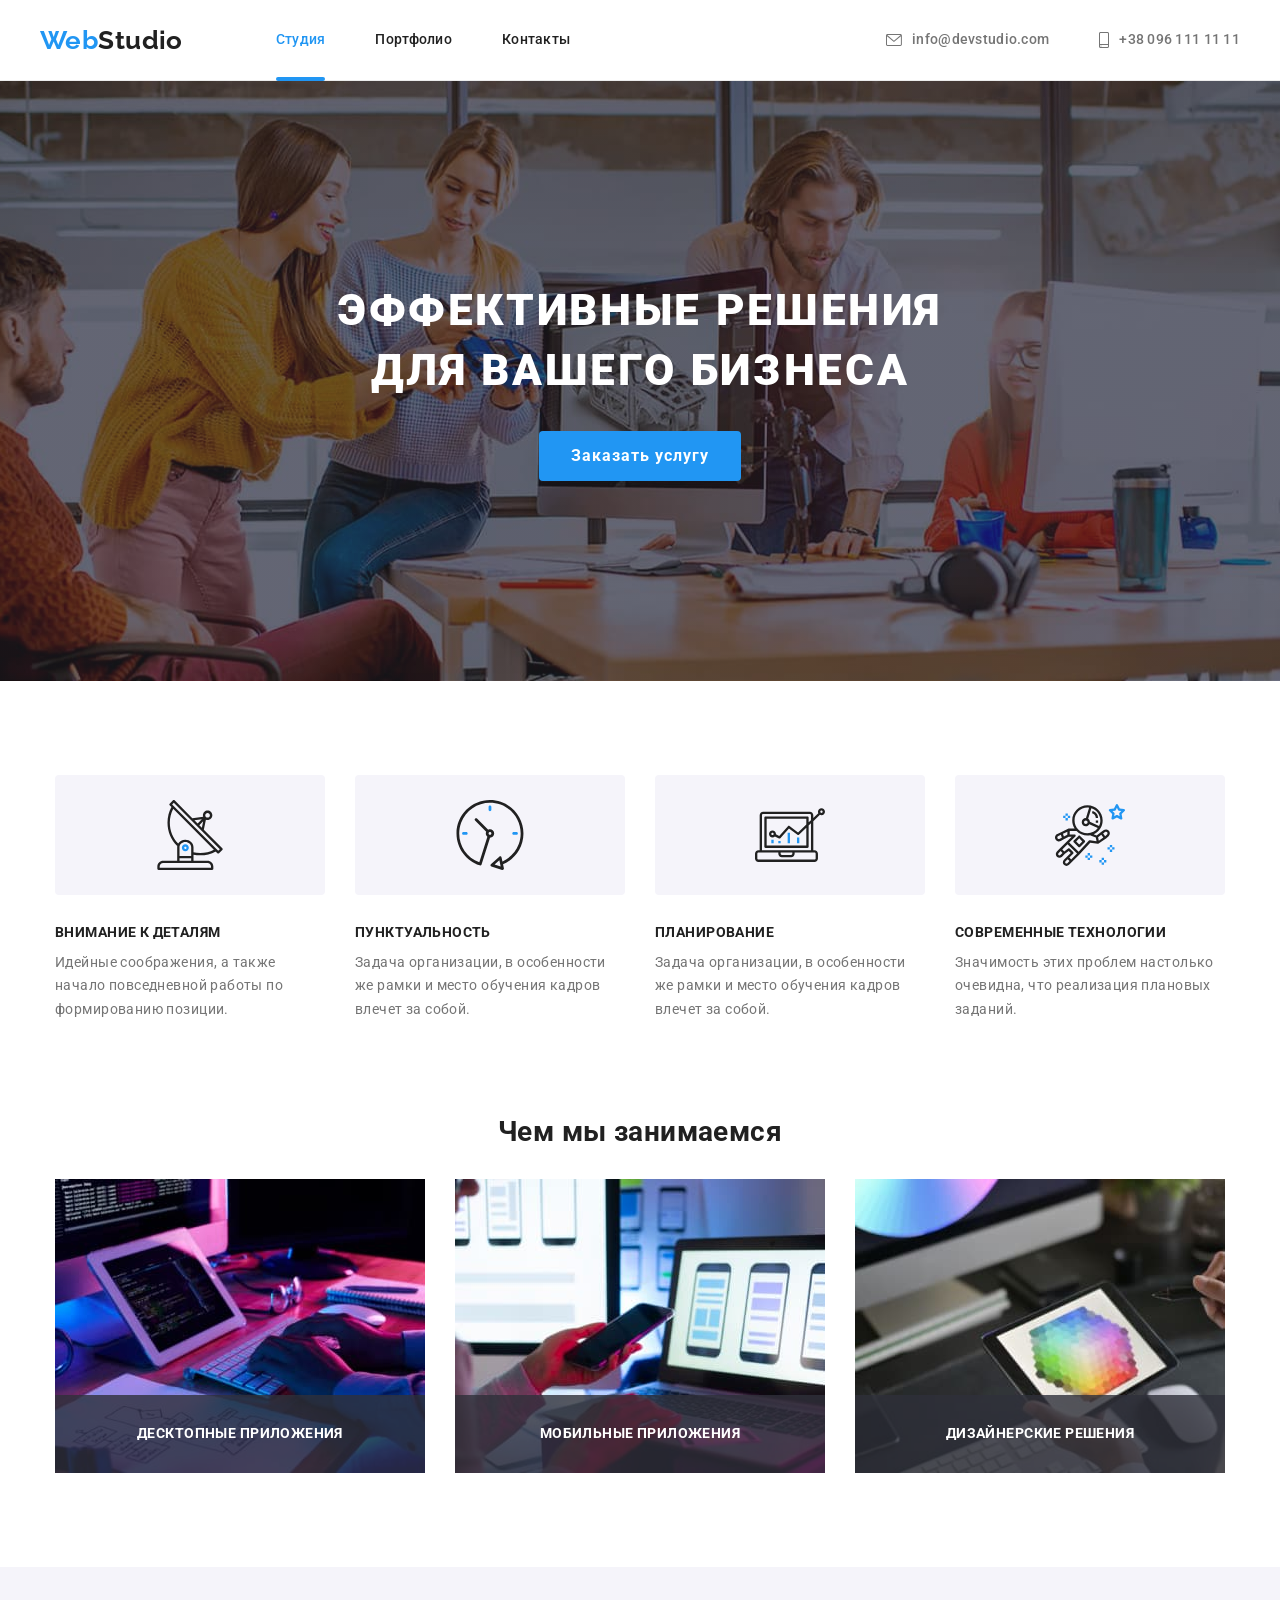
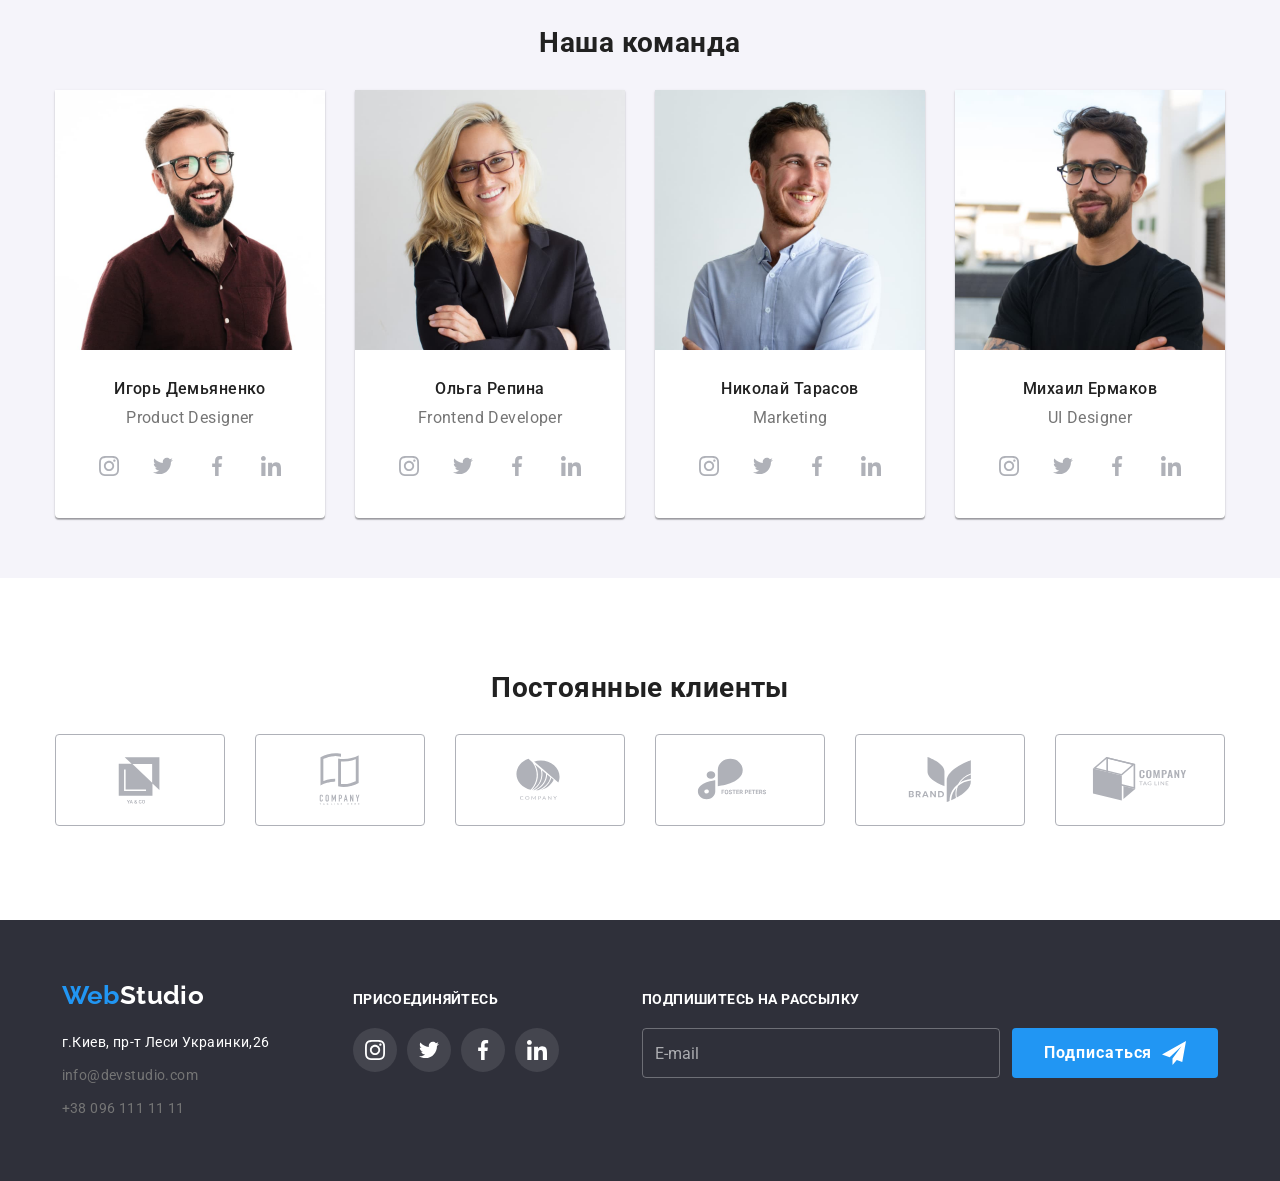
==== commit b83d4a6d: "half header" ====
--- a/index.html
+++ b/index.html
@@ -16,7 +16,7 @@
     <link rel="stylesheet" href="./css/main.min.css">
   </head>
   <body>
-    <!-- <header class="header">
+    <header class="header">
       <div class="container header__container">
       <a class="link logo" href="index.html">Web<span class="logo__header">Studio</span></a>
 
@@ -49,15 +49,15 @@
 
       </ul>
     </div>
-    </header> -->
+    </header>
     <main class="main">
-      <!-- <section class="service">
+      <section class="service">
         <div class="container service__items">
         <h1 class="service-title">ЭФФЕКТИВНЫЕ РЕШЕНИЯ ДЛЯ ВАШЕГО БИЗНЕСА</h1>
           <button class="service-btn" type="button" data-modal-open>Заказать услугу</button>
   
         </div>
-      </section> -->
+      </section>
 
       <section class="advantage section">
         <div class="container">
@@ -124,7 +124,7 @@
         </ul>
       </div>
       </section>
-      <!-- <section class="work">
+      <section class="work">
         <div class="container work-items">
         <h2 class="main-title">Чем мы занимаемся</h2>
         <ul class="list work-list">
@@ -142,7 +142,7 @@
           </li>
         </ul>
         </div>
-      </section> -->
+      </section>
       <section class="team section">
         <div class="container team-items">
         <h2 class="main-title">Наша команда</h2>
--- a/css/main.min.css
+++ b/css/main.min.css
@@ -1,2 +1,2 @@
-:root{--first-color:  #212121;--second-color: #757575;--third-color:  #ffffff;--accent-color: #2196F3;--btn-hover-color: #188CE8;--bkground-color-one: #2F303A;--bkground-color-two: #F5F4FA;--header-line-color: #ECECEC;--work-name-bg:  rgba(47, 48, 58, 0.8);--icons-color: #AFB1B8;--footer-icon-bg: rgba(255, 255, 255, 0.1);--box-shadow: 0px 1px 3px rgba(0, 0, 0, 0.12), 0px 1px 1px rgba(0, 0, 0, 0.14), 0px 2px 1px rgba(0, 0, 0, 0.2);--border-line-color: #EEEEEE;--hover-button: 0px 3px 1px rgba(0, 0, 0, 0.1), 0px 1px 2px rgba(0, 0, 0, 0.08), 0px 2px 2px rgba(0, 0, 0, 0.12);--portfolio-item-shadow: 0px 1px 1px rgba(0, 0, 0, 0.12), 0px 4px 4px rgba(0, 0, 0, 0.06), 1px 4px 6px rgba(0, 0, 0, 0.16);--gradient-service: rgba(47, 48, 58, 0.4);--backdropp-color: rgba(0, 0, 0, 0.2);--transition-time: 250ms;--transition-function: cubic-bezier(0.4, 0, 0.2, 1)}p,h1,h2,h3,h4,h5,h6{margin:0}ul{margin:0;padding-left:0}img{display:block;width:100%;max-width:100%;height:auto}.list{list-style:none}body{font-family:'Roboto', sans-serif;font-size:14px;line-height:1.71;letter-spacing:0.03em;color:var(--second-color)}address{font-style:inherit}.link{text-decoration:none;color:inherit}.visually-hidden{position:absolute;width:1px;height:1px;margin:-1px;padding:0;overflow:hidden;border:0;clip:rect(0 0 0 0)}.is-hidden{opacity:0;pointer-events:none;visibility:hidden}.container{width:100%;padding-left:15px;padding-right:15px;margin:0 auto}@media screen and (min-width: 480px){.container{width:480px}}@media screen and (min-width: 768px){.container{width:768px}}@media screen and (min-width: 1200px){.container{width:1200px}}.section{padding-top:94px;padding-bottom:94px}.service-btn{min-width:200px;max-height:50px;font-family:inherit;font-weight:700;font-size:16px;line-height:1.87;letter-spacing:0.06em;text-align:center;color:var(--third-color);background-color:var(--accent-color);cursor:pointer;padding:10px 32px;border:none;border-radius:4px;-webkit-transition:background-color var(--transition-time) var(--transition-function);transition:background-color var(--transition-time) var(--transition-function)}.service-btn:hover,.service-btn:focus{background-color:var(--btn-hover-color)}.main-title{font-weight:700;font-size:28px;line-height:1.17;text-align:center;color:var(--first-color);margin-bottom:30px}.social-list{display:-webkit-box;display:-ms-flexbox;display:flex;-webkit-box-pack:center;-ms-flex-pack:center;justify-content:center;-ms-flex-wrap:wrap;flex-wrap:wrap;margin-left:-10px;margin-top:-10px}.social-item{margin-top:10px;margin-left:10px}.social-item+.social-item{margin-left:10px}.social-link{width:44px;height:44px;display:-webkit-box;display:-ms-flexbox;display:flex;-webkit-box-pack:center;-ms-flex-pack:center;justify-content:center;-webkit-box-align:center;-ms-flex-align:center;align-items:center;border-radius:50%;color:var(--icons-color);-webkit-transition:background-color var(--transition-time) var(--transition-function),color var(--transition-time) var(--transition-function);transition:background-color var(--transition-time) var(--transition-function),color var(--transition-time) var(--transition-function)}.social-link:hover,.social-link:focus{background-color:var(--accent-color);color:var(--third-color)}.social-link-icon{fill:currentColor}.backdropp{width:100vw;height:100vh;position:fixed;top:0;background-color:var(--backdropp-color);-webkit-transition:opacity 500ms, visibility 500ms;transition:opacity 500ms, visibility 500ms}.backdropp.is-hidden .modal{-webkit-transform:translate(-50%, -50%) scale(0.1);transform:translate(-50%, -50%) scale(0.1)}.modal{width:528px;min-height:581px;background-color:var(--third-color);border-radius:4px;position:absolute;top:50%;left:50%;-webkit-transform:translate(-50%, -50%) scale(1);transform:translate(-50%, -50%) scale(1);-webkit-transition:-webkit-transform 500ms;transition:-webkit-transform 500ms;transition:transform 500ms;transition:transform 500ms, -webkit-transform 500ms;padding:40px}.modal-close{width:30px;height:30px;border-radius:50%;border:1px solid rgba(0,0,0,0.1);background-color:transparent;display:-webkit-box;display:-ms-flexbox;display:flex;-webkit-box-align:center;-ms-flex-align:center;align-items:center;-webkit-box-pack:center;-ms-flex-pack:center;justify-content:center;position:absolute;top:8px;right:8px;cursor:pointer;outline:none;-webkit-transition:fill var(--transition-time) var(--transition-function);transition:fill var(--transition-time) var(--transition-function)}.modal-close:hover,.modal-close:focus{fill:var(--accent-color)}.modal-title{font-weight:bold;font-size:20px;line-height:23px;text-align:center;color:var(--first-color);margin-bottom:12px}.form-field:not(:last-child){margin-bottom:10px}.form-input,.text-area{width:100%;height:40px;border:1px solid rgba(33,33,33,0.2);border-radius:4px;padding-left:40px;cursor:pointer;outline:none;-webkit-transition:border-color var(--transition-time) var(--transition-function);transition:border-color var(--transition-time) var(--transition-function)}.form-input:hover,.form-input:focus,.text-area:hover,.text-area:focus{border-color:var(--accent-color);color:var(--accent-color)}.form-input::-webkit-input-placeholder,.text-area::-webkit-input-placeholder{font-size:14px;line-height:1.14;letter-spacing:0.01em;color:rgba(117,117,117,0.5)}.form-input:-ms-input-placeholder,.text-area:-ms-input-placeholder{font-size:14px;line-height:1.14;letter-spacing:0.01em;color:rgba(117,117,117,0.5)}.form-input::-ms-input-placeholder,.text-area::-ms-input-placeholder{font-size:14px;line-height:1.14;letter-spacing:0.01em;color:rgba(117,117,117,0.5)}.form-input::placeholder,.text-area::placeholder{font-size:14px;line-height:1.14;letter-spacing:0.01em;color:rgba(117,117,117,0.5)}.form-input:focus+.form-icon{fill:var(--accent-color)}.input-txt{font-size:12px;line-height:1.16;letter-spacing:0.01em;color:var(--second-color)}.form-wrapper{margin-bottom:20px}.input-wrap{position:relative;color:var(--first-color);-webkit-transition:color var(--transition-time) var(--transition-function);transition:color var(--transition-time) var(--transition-function)}.input-wrap:hover{border-color:var(--accent-color);color:var(--accent-color)}.form-icon{position:absolute;left:12px;top:50%;-webkit-transform:translateY(-50%);transform:translateY(-50%);fill:currentColor;-webkit-transition:fill var(--transition-time) var(--transition-function);transition:fill var(--transition-time) var(--transition-function)}.text-area{height:120px;padding:12px 16px;resize:none}.policy{display:-webkit-box;display:-ms-flexbox;display:flex;-webkit-box-pack:center;-ms-flex-pack:center;justify-content:center}.check-txt{display:-webkit-box;display:-ms-flexbox;display:flex;-webkit-box-align:center;-ms-flex-align:center;align-items:center;margin-bottom:30px}.policy-icon-wrap{width:16px;height:15px;border:2px solid var(--first-color);border-radius:2px;margin-right:8px;display:-webkit-box;display:-ms-flexbox;display:flex;-webkit-box-align:center;-ms-flex-align:center;align-items:center;-webkit-box-pack:center;-ms-flex-pack:center;justify-content:center;cursor:pointer;-webkit-transition:border var(--transition-time) var(--transition-function);transition:border var(--transition-time) var(--transition-function)}.policy-icon{fill:var(--third-color)}.policy-checkbox:hover+.check-txt .policy-icon-wrap,.policy-checkbox:focus+.check-txt .policy-icon-wrap{border:2px solid var(--accent-color)}.policy-checkbox:checked+.check-txt .policy-icon-wrap{border:none;background-color:var(--accent-color)}.policy-checkbox:checked .check-txt .policy-icon{fill:var(--third-color)}.policy-link{color:var(--accent-color);margin-left:2px}.modal-btn{display:-webkit-box;display:-ms-flexbox;display:flex;-webkit-box-pack:center;-ms-flex-pack:center;justify-content:center}.logo{font-family:'Raleway', sans-serif;font-weight:700;font-size:26px;line-height:1.19;color:var(--accent-color);display:-webkit-box;display:-ms-flexbox;display:flex}.logo__header{color:var(--first-color)}.logo__footer{color:var(--third-color)}.header{border-bottom:1px solid var(--header-line-color)}.header__container{display:-webkit-box;display:-ms-flexbox;display:flex;-webkit-box-align:center;-ms-flex-align:center;align-items:center}.header__nav-item:not(:last-child){margin-right:50px}.header-logo{color:var(--first-color)}.header__nav{margin-left:93px}.header__nav-list{color:var(--first-color);display:-webkit-box;display:-ms-flexbox;display:flex}.header__link{font-weight:500;line-height:1.14;letter-spacing:0.02em;padding-top:32px;padding-bottom:32px;display:block;display:-webkit-box;display:-ms-flexbox;display:flex;-webkit-box-align:center;-ms-flex-align:center;align-items:center;position:relative;-webkit-transition:color var(--transition-time) var(--transition-function);transition:color var(--transition-time) var(--transition-function)}.header__link:hover,.header__link:focus{color:var(--accent-color)}.header__contack-icon{fill:currentColor;margin-right:10px}.current{color:var(--accent-color)}.current::after{content:'';display:inline-block;width:100%;height:4px;background-color:var(--accent-color);position:absolute;bottom:-1px;left:0;border-radius:2px}.header__contacts{display:-webkit-box;display:-ms-flexbox;display:flex;margin-left:auto}.header__contact-item:not(:last-child){margin-right:50px}.service{background-color:var(--bkground-color-one);background-image:-webkit-gradient(linear, left top, left bottom, from(var(--gradient-service)), to(var(--gradient-service))),url(../images/servicebg.jpg);background-image:linear-gradient(var(--gradient-service), var(--gradient-service)),url(../images/servicebg.jpg);background-repeat:no-repeat;background-size:cover, 1600px auto;background-position:center;padding-top:200px;padding-bottom:200px}.service__items{display:-webkit-box;display:-ms-flexbox;display:flex;-webkit-box-orient:vertical;-webkit-box-direction:normal;-ms-flex-direction:column;flex-direction:column;-webkit-box-align:center;-ms-flex-align:center;align-items:center}.service-title{font-weight:900;font-size:44px;line-height:1.36;text-align:center;letter-spacing:0.06em;text-transform:uppercase;color:var(--third-color);margin-bottom:30px;max-width:696px}@media screen and (min-width: 768px){.advantage__list{display:-webkit-box;display:-ms-flexbox;display:flex;-ms-flex-wrap:wrap;flex-wrap:wrap;margin-left:-30px;margin-top:-30px}}@media screen and (min-width: 1200px){.advantage__list{display:-webkit-box;display:-ms-flexbox;display:flex;-ms-flex-wrap:wrap;flex-wrap:wrap;margin-left:-30px;margin-top:-30px}}@media screen and (min-width: 768px){.advantage__item{-ms-flex-preferred-size:calc(100%/2 - 30px);flex-basis:calc(100%/2 - 30px);margin-left:30px;margin-top:30px}}@media screen and (min-width: 1200px){.advantage__item{-ms-flex-preferred-size:calc(100%/4 - 30px);flex-basis:calc(100%/4 - 30px);margin-left:30px;margin-top:30px}}.advantage__item-icon{height:120px;background-color:var(--bkground-color-two);border-radius:4px;margin-bottom:30px;display:-webkit-box;display:-ms-flexbox;display:flex;-webkit-box-align:center;-ms-flex-align:center;align-items:center;-webkit-box-pack:center;-ms-flex-pack:center;justify-content:center}.advantage__item-title{font-size:14px;line-height:1.14;text-transform:uppercase;color:var(--first-color);margin-bottom:10px}@media screen and (max-width: 767px){.advantage__item-title{text-align:center}}.work{padding-bottom:94px}.work-list{display:-webkit-box;display:-ms-flexbox;display:flex;-ms-flex-wrap:wrap;flex-wrap:wrap;margin-left:-30px;margin-top:-30px}.work-item{margin-left:30px;margin-top:30px;-ms-flex-preferred-size:calc(100%/3 - 30px);flex-basis:calc(100%/3 - 30px);position:relative}.work-name{background-color:var(--work-name-bg);position:absolute;width:100%;padding:27px;bottom:0;display:-webkit-box;display:-ms-flexbox;display:flex;-webkit-box-pack:center;-ms-flex-pack:center;justify-content:center;-webkit-box-align:center;-ms-flex-align:center;align-items:center}.work-name-txt{font-weight:bold;text-transform:uppercase;color:var(--third-color)}.filters-list{display:-webkit-box;display:-ms-flexbox;display:flex;-webkit-box-pack:center;-ms-flex-pack:center;justify-content:center;margin-bottom:50px}.filters-item:not(:last-child){margin-right:8px}.filters-btn{font-family:inherit;font-weight:500;font-size:16px;line-height:1.62;text-align:center;letter-spacing:0.03em;color:var(--first-color);background-color:var(--bkground-color-two);cursor:pointer;border-radius:4px;border:none;padding-left:22px;padding-right:22px;min-height:38px;-webkit-transition:background-color var(--transition-time) var(--transition-function),color var(--transition-time) var(--transition-function),-webkit-box-shadow var(--transition-time) var(--transition-function);transition:background-color var(--transition-time) var(--transition-function),color var(--transition-time) var(--transition-function),-webkit-box-shadow var(--transition-time) var(--transition-function);transition:background-color var(--transition-time) var(--transition-function),color var(--transition-time) var(--transition-function),box-shadow var(--transition-time) var(--transition-function);transition:background-color var(--transition-time) var(--transition-function),color var(--transition-time) var(--transition-function),box-shadow var(--transition-time) var(--transition-function),-webkit-box-shadow var(--transition-time) var(--transition-function)}.filters-btn:hover,.filters-btn:focus{color:var(--third-color);background-color:var(--accent-color);-webkit-box-shadow:var(--hover-button);box-shadow:var(--hover-button)}.current-filter{color:var(--third-color);background-color:var(--accent-color);-webkit-box-shadow:var(--hover-button);box-shadow:var(--hover-button)}.team{background-color:var(--bkground-color-two);padding-top:60px;padding-bottom:60px}.team-list{margin-bottom:-30px}@media screen and (min-width: 768px){.team-list{display:-webkit-box;display:-ms-flexbox;display:flex;-ms-flex-wrap:wrap;flex-wrap:wrap;margin-left:-30px;margin-top:-30px}}@media screen and (min-width: 1200px){.team-list{display:-webkit-box;display:-ms-flexbox;display:flex;-ms-flex-wrap:wrap;flex-wrap:wrap;margin-left:-30px;margin-top:-30px}}.team-item{background-color:var(--third-color);border-bottom-left-radius:4px;border-bottom-right-radius:4px;-webkit-box-shadow:var(--box-shadow);box-shadow:var(--box-shadow);padding-bottom:30px;margin-bottom:30px}@media screen and (min-width: 768px){.team-item{-ms-flex-preferred-size:calc(100%/2 - 30px);flex-basis:calc(100%/2 - 30px);margin-left:30px;margin-top:30px}}@media screen and (min-width: 1200px){.team-item{-ms-flex-preferred-size:calc(100%/4 - 30px);flex-basis:calc(100%/4 - 30px);margin-left:30px;margin-top:30px}}.team-name,.team-position{font-size:16px;line-height:1.18;text-align:center}.team-name{font-weight:500;color:var(--first-color);margin-top:30px;margin-bottom:10px}.team-position{margin-bottom:16px}.clients{padding-top:60px}@media screen and (min-width: 1200px){.clients{padding-top:94px}}.clients-list{-webkit-box-align:center;-ms-flex-align:center;align-items:center;-webkit-box-pack:center;-ms-flex-pack:center;justify-content:center}.clients-item{-ms-flex-preferred-size:calc(100%/2 - 30px);flex-basis:calc(100%/2 - 30px)}@media screen and (min-width: 768px){.clients-item{-ms-flex-preferred-size:calc(100%/3 - 30px);flex-basis:calc(100%/3 - 30px);margin-left:30px;margin-top:30px}}@media screen and (min-width: 1200px){.clients-item{-ms-flex-preferred-size:calc(100%/6 - 30px);flex-basis:calc(100%/6 - 30px);margin-left:30px;margin-top:30px}}.clients-link{height:92px;border:1px solid var(--icons-color);border-radius:4px;display:-webkit-box;display:-ms-flexbox;display:flex;-webkit-box-align:center;-ms-flex-align:center;align-items:center;-webkit-box-pack:center;-ms-flex-pack:center;justify-content:center;color:var(--icons-color);-webkit-transition:border-color var(--transition-time) var(--transition-function),color var(--transition-time) var(--transition-function);transition:border-color var(--transition-time) var(--transition-function),color var(--transition-time) var(--transition-function)}.clients-link-icon{fill:currentColor}.clients-link-icon:hover,.clients-link-icon:focus{border-color:var(--accent-color);color:var(--accent-color)}.footer{background-color:var(--bkground-color-one);padding-top:60px;padding-bottom:60px}.footer-info{-webkit-transition:color var(--transition-time) var(--transition-function);transition:color var(--transition-time) var(--transition-function)}.footer-info:hover,.footer-info:focus{color:var(--third-color)}.footer-address{color:var(--third-color)}.footer-logo-margin{margin-bottom:20px}.footer-wrap-item{display:-webkit-box;display:-ms-flexbox;display:flex;-webkit-box-orient:vertical;-webkit-box-direction:normal;-ms-flex-direction:column;flex-direction:column}.footer-wrap-item:not(:last-child){margin-right:70px}.footer-item:not(:last-child){margin-bottom:9px}.footer-wrap{display:-webkit-box;display:-ms-flexbox;display:flex;-ms-flex-wrap:wrap;flex-wrap:wrap;-webkit-box-align:baseline;-ms-flex-align:baseline;align-items:baseline}.footer-txt{font-size:14px;line-height:1.14;font-weight:bold;text-transform:uppercase;margin-bottom:20px;color:var(--third-color)}.footer-label{display:-webkit-box;display:-ms-flexbox;display:flex;-webkit-box-orient:vertical;-webkit-box-direction:normal;-ms-flex-direction:column;flex-direction:column}.footer-link{background-color:var(--footer-icon-bg);color:var(--third-color);-webkit-transition:background-color var(--transition-time) var(--transition-function),color var(--transition-time) var(--transition-function);transition:background-color var(--transition-time) var(--transition-function),color var(--transition-time) var(--transition-function)}.footer-form{display:-webkit-box;display:-ms-flexbox;display:flex;-webkit-box-align:end;-ms-flex-align:end;align-items:flex-end}.footer-input{width:358px;height:50px;-webkit-box-sizing:border-box;box-sizing:border-box;margin-right:12px;background-color:transparent;border:1px solid rgba(255,255,255,0.3);border-radius:4px;outline:none;padding-left:12px;font-size:16px;line-height:1.25;color:rgba(255,255,255,0.6);cursor:pointer;-webkit-transition:border-color var(--transition-time) var(--transition-function);transition:border-color var(--transition-time) var(--transition-function)}.footer-input:hover,.footer-input:focus{border-color:var(--third-color)}.footer-input::-webkit-input-placeholder{font-size:16px;line-height:1.25;color:rgba(255,255,255,0.6)}.footer-input:-ms-input-placeholder{font-size:16px;line-height:1.25;color:rgba(255,255,255,0.6)}.footer-input::-ms-input-placeholder{font-size:16px;line-height:1.25;color:rgba(255,255,255,0.6)}.footer-input::placeholder{font-size:16px;line-height:1.25;color:rgba(255,255,255,0.6)}.footer-btn{display:-webkit-box;display:-ms-flexbox;display:flex;-webkit-box-align:center;-ms-flex-align:center;align-items:center}.footer-btn-txt{margin-right:10px}.example-list{padding:0;margin:0;list-style:none}.example-item{-ms-flex-preferred-size:calc(100%/3 - 30px);flex-basis:calc(100%/3 - 30px)}.example-link{display:-webkit-box;display:-ms-flexbox;display:flex;-webkit-box-orient:vertical;-webkit-box-direction:normal;-ms-flex-direction:column;flex-direction:column;-webkit-transition:-webkit-box-shadow var(--transition-time) var(--transition-function);transition:-webkit-box-shadow var(--transition-time) var(--transition-function);transition:box-shadow var(--transition-time) var(--transition-function);transition:box-shadow var(--transition-time) var(--transition-function), -webkit-box-shadow var(--transition-time) var(--transition-function)}.example-link:hover,.example-link:focus{-webkit-box-shadow:var(--portfolio-item-shadow);box-shadow:var(--portfolio-item-shadow)}.example-link:hover .example-item-txt,.example-link:focus .example-item-txt{-webkit-transform:translateY(0);transform:translateY(0)}.example-item-wrap{position:relative;overflow:hidden}.example-item-txt{position:absolute;top:0;left:0;background-color:rgba(33,150,243,0.9);color:var(--third-color);font-size:18px;line-height:28px;padding:63px 24px;height:100%;-webkit-transform:translateY(100%);transform:translateY(100%);-webkit-transition:-webkit-transform 500ms var(--transition-function);transition:-webkit-transform 500ms var(--transition-function);transition:transform 500ms var(--transition-function);transition:transform 500ms var(--transition-function), -webkit-transform 500ms var(--transition-function)}.border{border-left:1px solid var(--border-line-color);border-right:1px solid var(--border-line-color);border-bottom:1px solid var(--border-line-color);padding:20px 24px}.example-name{font-weight:700;font-size:18px;line-height:2;letter-spacing:0.06em;color:var(--first-color);margin-bottom:4px}.example-type{font-size:16px;line-height:1.87}.clients-list,.example-list{display:-webkit-box;display:-ms-flexbox;display:flex;-ms-flex-wrap:wrap;flex-wrap:wrap;margin-left:-30px;margin-top:-30px}.clients-item,.example-item{margin-left:30px;margin-top:30px}
+:root{--first-color:  #212121;--second-color: #757575;--third-color:  #ffffff;--accent-color: #2196F3;--btn-hover-color: #188CE8;--bkground-color-one: #2F303A;--bkground-color-two: #F5F4FA;--header-line-color: #ECECEC;--work-name-bg:  rgba(47, 48, 58, 0.8);--icons-color: #AFB1B8;--footer-icon-bg: rgba(255, 255, 255, 0.1);--box-shadow: 0px 1px 3px rgba(0, 0, 0, 0.12), 0px 1px 1px rgba(0, 0, 0, 0.14), 0px 2px 1px rgba(0, 0, 0, 0.2);--border-line-color: #EEEEEE;--hover-button: 0px 3px 1px rgba(0, 0, 0, 0.1), 0px 1px 2px rgba(0, 0, 0, 0.08), 0px 2px 2px rgba(0, 0, 0, 0.12);--portfolio-item-shadow: 0px 1px 1px rgba(0, 0, 0, 0.12), 0px 4px 4px rgba(0, 0, 0, 0.06), 1px 4px 6px rgba(0, 0, 0, 0.16);--gradient-service: rgba(47, 48, 58, 0.4);--backdropp-color: rgba(0, 0, 0, 0.2);--transition-time: 250ms;--transition-function: cubic-bezier(0.4, 0, 0.2, 1)}p,h1,h2,h3,h4,h5,h6{margin:0}ul{margin:0;padding-left:0}img{display:block;width:100%;max-width:100%;height:auto}.list{list-style:none}body{font-family:'Roboto', sans-serif;font-size:14px;line-height:1.71;letter-spacing:0.03em;color:var(--second-color)}address{font-style:inherit}.link{text-decoration:none;color:inherit}.visually-hidden{position:absolute;width:1px;height:1px;margin:-1px;padding:0;overflow:hidden;border:0;clip:rect(0 0 0 0)}.is-hidden{opacity:0;pointer-events:none;visibility:hidden}.container{width:100%;padding-left:15px;padding-right:15px;margin:0 auto}@media screen and (min-width: 480px){.container{width:480px}}@media screen and (min-width: 768px){.container{width:768px}}@media screen and (min-width: 1200px){.container{width:1200px}}.section{padding-top:94px;padding-bottom:94px}.service-btn{min-width:200px;max-height:50px;font-family:inherit;font-weight:700;font-size:16px;line-height:1.87;letter-spacing:0.06em;text-align:center;color:var(--third-color);background-color:var(--accent-color);cursor:pointer;padding:10px 32px;border:none;border-radius:4px;-webkit-transition:background-color var(--transition-time) var(--transition-function);transition:background-color var(--transition-time) var(--transition-function)}.service-btn:hover,.service-btn:focus{background-color:var(--btn-hover-color)}.main-title{font-weight:700;font-size:28px;line-height:1.17;text-align:center;color:var(--first-color);margin-bottom:30px}.social-list{display:-webkit-box;display:-ms-flexbox;display:flex;-webkit-box-pack:center;-ms-flex-pack:center;justify-content:center;-ms-flex-wrap:wrap;flex-wrap:wrap;margin-left:-10px;margin-top:-10px}.social-item{margin-top:10px;margin-left:10px}.social-item+.social-item{margin-left:10px}.social-link{width:44px;height:44px;display:-webkit-box;display:-ms-flexbox;display:flex;-webkit-box-pack:center;-ms-flex-pack:center;justify-content:center;-webkit-box-align:center;-ms-flex-align:center;align-items:center;border-radius:50%;color:var(--icons-color);-webkit-transition:background-color var(--transition-time) var(--transition-function),color var(--transition-time) var(--transition-function);transition:background-color var(--transition-time) var(--transition-function),color var(--transition-time) var(--transition-function)}.social-link:hover,.social-link:focus{background-color:var(--accent-color);color:var(--third-color)}.social-link-icon{fill:currentColor}.backdropp{width:100vw;height:100vh;position:fixed;top:0;background-color:var(--backdropp-color);-webkit-transition:opacity 500ms, visibility 500ms;transition:opacity 500ms, visibility 500ms}.backdropp.is-hidden .modal{-webkit-transform:translate(-50%, -50%) scale(0.1);transform:translate(-50%, -50%) scale(0.1)}.modal{width:528px;min-height:581px;background-color:var(--third-color);border-radius:4px;position:absolute;top:50%;left:50%;-webkit-transform:translate(-50%, -50%) scale(1);transform:translate(-50%, -50%) scale(1);-webkit-transition:-webkit-transform 500ms;transition:-webkit-transform 500ms;transition:transform 500ms;transition:transform 500ms, -webkit-transform 500ms;padding:40px}.modal-close{width:30px;height:30px;border-radius:50%;border:1px solid rgba(0,0,0,0.1);background-color:transparent;display:-webkit-box;display:-ms-flexbox;display:flex;-webkit-box-align:center;-ms-flex-align:center;align-items:center;-webkit-box-pack:center;-ms-flex-pack:center;justify-content:center;position:absolute;top:8px;right:8px;cursor:pointer;outline:none;-webkit-transition:fill var(--transition-time) var(--transition-function);transition:fill var(--transition-time) var(--transition-function)}.modal-close:hover,.modal-close:focus{fill:var(--accent-color)}.modal-title{font-weight:bold;font-size:20px;line-height:23px;text-align:center;color:var(--first-color);margin-bottom:12px}.form-field:not(:last-child){margin-bottom:10px}.form-input,.text-area{width:100%;height:40px;border:1px solid rgba(33,33,33,0.2);border-radius:4px;padding-left:40px;cursor:pointer;outline:none;-webkit-transition:border-color var(--transition-time) var(--transition-function);transition:border-color var(--transition-time) var(--transition-function)}.form-input:hover,.form-input:focus,.text-area:hover,.text-area:focus{border-color:var(--accent-color);color:var(--accent-color)}.form-input::-webkit-input-placeholder,.text-area::-webkit-input-placeholder{font-size:14px;line-height:1.14;letter-spacing:0.01em;color:rgba(117,117,117,0.5)}.form-input:-ms-input-placeholder,.text-area:-ms-input-placeholder{font-size:14px;line-height:1.14;letter-spacing:0.01em;color:rgba(117,117,117,0.5)}.form-input::-ms-input-placeholder,.text-area::-ms-input-placeholder{font-size:14px;line-height:1.14;letter-spacing:0.01em;color:rgba(117,117,117,0.5)}.form-input::placeholder,.text-area::placeholder{font-size:14px;line-height:1.14;letter-spacing:0.01em;color:rgba(117,117,117,0.5)}.form-input:focus+.form-icon{fill:var(--accent-color)}.input-txt{font-size:12px;line-height:1.16;letter-spacing:0.01em;color:var(--second-color)}.form-wrapper{margin-bottom:20px}.input-wrap{position:relative;color:var(--first-color);-webkit-transition:color var(--transition-time) var(--transition-function);transition:color var(--transition-time) var(--transition-function)}.input-wrap:hover{border-color:var(--accent-color);color:var(--accent-color)}.form-icon{position:absolute;left:12px;top:50%;-webkit-transform:translateY(-50%);transform:translateY(-50%);fill:currentColor;-webkit-transition:fill var(--transition-time) var(--transition-function);transition:fill var(--transition-time) var(--transition-function)}.text-area{height:120px;padding:12px 16px;resize:none}.policy{display:-webkit-box;display:-ms-flexbox;display:flex;-webkit-box-pack:center;-ms-flex-pack:center;justify-content:center}.check-txt{display:-webkit-box;display:-ms-flexbox;display:flex;-webkit-box-align:center;-ms-flex-align:center;align-items:center;margin-bottom:30px}.policy-icon-wrap{width:16px;height:15px;border:2px solid var(--first-color);border-radius:2px;margin-right:8px;display:-webkit-box;display:-ms-flexbox;display:flex;-webkit-box-align:center;-ms-flex-align:center;align-items:center;-webkit-box-pack:center;-ms-flex-pack:center;justify-content:center;cursor:pointer;-webkit-transition:border var(--transition-time) var(--transition-function);transition:border var(--transition-time) var(--transition-function)}.policy-icon{fill:var(--third-color)}.policy-checkbox:hover+.check-txt .policy-icon-wrap,.policy-checkbox:focus+.check-txt .policy-icon-wrap{border:2px solid var(--accent-color)}.policy-checkbox:checked+.check-txt .policy-icon-wrap{border:none;background-color:var(--accent-color)}.policy-checkbox:checked .check-txt .policy-icon{fill:var(--third-color)}.policy-link{color:var(--accent-color);margin-left:2px}.modal-btn{display:-webkit-box;display:-ms-flexbox;display:flex;-webkit-box-pack:center;-ms-flex-pack:center;justify-content:center}.logo{font-family:'Raleway', sans-serif;font-weight:700;font-size:24px;line-height:1.16;color:var(--accent-color);display:-webkit-box;display:-ms-flexbox;display:flex}@media screen and (min-width: 1200px){.logo{font-size:26px;line-height:1.19}}.logo__header{color:var(--first-color)}.logo__footer{color:var(--third-color)}.header{border-bottom:1px solid var(--header-line-color)}.header__container{padding:16px 0 16px 15px}@media screen and (min-width: 768px){.header__container{padding:0px 15px 0px 15px;display:-webkit-box;display:-ms-flexbox;display:flex;-webkit-box-align:center;-ms-flex-align:center;align-items:center}}@media screen and (min-width: 1200px){.header__container{padding:0}}.header__nav-item:not(:last-child){margin-right:50px}.header-logo{color:var(--first-color)}.header__nav{display:none}@media screen and (min-width: 768px) and (max-width: 1199px){.header__nav{display:-webkit-box;display:-ms-flexbox;display:flex;padding-top:32px;padding-bottom:32px;margin-left:88px;margin-right:84px}}@media screen and (min-width: 1200px){.header__nav{display:-webkit-box;display:-ms-flexbox;display:flex;margin-left:93px}}.header__nav-list{color:var(--first-color);display:-webkit-box;display:-ms-flexbox;display:flex}.header__link{-webkit-transition:color var(--transition-time) var(--transition-function);transition:color var(--transition-time) var(--transition-function)}@media screen and (min-width: 768px){.header__link{font-size:12px;font-weight:500;line-height:1.14;letter-spacing:0.02em;display:block;display:-webkit-box;display:-ms-flexbox;display:flex;-webkit-box-align:center;-ms-flex-align:center;align-items:center;position:relative}}@media screen and (min-width: 1200px){.header__link{font-size:inherit;padding-top:32px;padding-bottom:32px}}.header__link:hover,.header__link:focus{color:var(--accent-color)}.header__contack-icon{fill:currentColor;margin-right:10px}@media screen and (min-width: 768px){.current{color:var(--accent-color)}.current::after{content:'';display:inline-block;width:100%;height:4px;background-color:var(--accent-color);position:absolute;bottom:-32px;left:0;border-radius:2px}}@media screen and (min-width: 1200px){.current::after{bottom:-1px}}.header__contacts{display:none}@media screen and (min-width: 768px) and (max-width: 1199px){.header__contacts{display:-webkit-box;display:-ms-flexbox;display:flex;-webkit-box-orient:vertical;-webkit-box-direction:normal;-ms-flex-direction:column;flex-direction:column}}@media screen and (min-width: 1200px){.header__contacts{display:-webkit-box;display:-ms-flexbox;display:flex;margin-left:auto}}@media screen and (min-width: 1200px){.header__contact-item:not(:last-child){margin-right:50px}}.service{width:100%;height:100%;background-color:var(--bkground-color-one);background-image:-webkit-gradient(linear, left top, left bottom, from(var(--gradient-service)), to(var(--gradient-service))),url(../images/servicebg.jpg);background-image:linear-gradient(var(--gradient-service), var(--gradient-service)),url(../images/servicebg.jpg);background-repeat:no-repeat;background-size:cover, 1600px auto;background-position:center;padding-top:200px;padding-bottom:200px}.service__items{display:-webkit-box;display:-ms-flexbox;display:flex;-webkit-box-orient:vertical;-webkit-box-direction:normal;-ms-flex-direction:column;flex-direction:column;-webkit-box-align:center;-ms-flex-align:center;align-items:center}.service-title{font-style:normal;font-weight:900;font-size:26px;line-height:1.62;text-align:center;letter-spacing:0.06em;text-transform:uppercase;color:var(--third-color);max-width:360px;margin-bottom:30px}@media screen and (min-width: 1200px){.service-title{font-size:44px;line-height:1.36;max-width:696px}}@media screen and (min-width: 768px){.advantage__list{display:-webkit-box;display:-ms-flexbox;display:flex;-ms-flex-wrap:wrap;flex-wrap:wrap;margin-left:-30px;margin-top:-30px}}@media screen and (min-width: 1200px){.advantage__list{display:-webkit-box;display:-ms-flexbox;display:flex;-ms-flex-wrap:wrap;flex-wrap:wrap;margin-left:-30px;margin-top:-30px}}@media screen and (min-width: 768px){.advantage__item{-ms-flex-preferred-size:calc(100%/2 - 30px);flex-basis:calc(100%/2 - 30px);margin-left:30px;margin-top:30px}}@media screen and (min-width: 1200px){.advantage__item{-ms-flex-preferred-size:calc(100%/4 - 30px);flex-basis:calc(100%/4 - 30px);margin-left:30px;margin-top:30px}}.advantage__item-icon{height:120px;background-color:var(--bkground-color-two);border-radius:4px;margin-bottom:30px;display:-webkit-box;display:-ms-flexbox;display:flex;-webkit-box-align:center;-ms-flex-align:center;align-items:center;-webkit-box-pack:center;-ms-flex-pack:center;justify-content:center}.advantage__item-title{font-size:14px;line-height:1.14;text-transform:uppercase;color:var(--first-color);margin-bottom:10px}@media screen and (max-width: 767px){.advantage__item-title{text-align:center}}.work{display:none}@media screen and (min-width: 1200px){.work{display:-webkit-box;display:-ms-flexbox;display:flex;padding-bottom:94px}}@media screen and (min-width: 1200px){.work-list{display:-webkit-box;display:-ms-flexbox;display:flex;-ms-flex-wrap:wrap;flex-wrap:wrap;margin-left:-30px;margin-top:-30px}}@media screen and (min-width: 1200px){.work-item{margin-left:30px;margin-top:30px;-ms-flex-preferred-size:calc(100%/3 - 30px);flex-basis:calc(100%/3 - 30px);position:relative}}@media screen and (min-width: 1200px){.work-name{background-color:var(--work-name-bg);position:absolute;width:100%;padding:27px;bottom:0;display:-webkit-box;display:-ms-flexbox;display:flex;-webkit-box-pack:center;-ms-flex-pack:center;justify-content:center;-webkit-box-align:center;-ms-flex-align:center;align-items:center}}@media screen and (min-width: 1200px){.work-name-txt{font-weight:bold;text-transform:uppercase;color:var(--third-color)}}.filters-list{display:-webkit-box;display:-ms-flexbox;display:flex;-webkit-box-pack:center;-ms-flex-pack:center;justify-content:center;margin-bottom:50px}.filters-item:not(:last-child){margin-right:8px}.filters-btn{font-family:inherit;font-weight:500;font-size:16px;line-height:1.62;text-align:center;letter-spacing:0.03em;color:var(--first-color);background-color:var(--bkground-color-two);cursor:pointer;border-radius:4px;border:none;padding-left:22px;padding-right:22px;min-height:38px;-webkit-transition:background-color var(--transition-time) var(--transition-function),color var(--transition-time) var(--transition-function),-webkit-box-shadow var(--transition-time) var(--transition-function);transition:background-color var(--transition-time) var(--transition-function),color var(--transition-time) var(--transition-function),-webkit-box-shadow var(--transition-time) var(--transition-function);transition:background-color var(--transition-time) var(--transition-function),color var(--transition-time) var(--transition-function),box-shadow var(--transition-time) var(--transition-function);transition:background-color var(--transition-time) var(--transition-function),color var(--transition-time) var(--transition-function),box-shadow var(--transition-time) var(--transition-function),-webkit-box-shadow var(--transition-time) var(--transition-function)}.filters-btn:hover,.filters-btn:focus{color:var(--third-color);background-color:var(--accent-color);-webkit-box-shadow:var(--hover-button);box-shadow:var(--hover-button)}.current-filter{color:var(--third-color);background-color:var(--accent-color);-webkit-box-shadow:var(--hover-button);box-shadow:var(--hover-button)}.team{background-color:var(--bkground-color-two);padding-top:60px;padding-bottom:60px}.team-list{margin-bottom:-30px}@media screen and (min-width: 768px){.team-list{display:-webkit-box;display:-ms-flexbox;display:flex;-ms-flex-wrap:wrap;flex-wrap:wrap;margin-left:-30px;margin-top:-30px}}@media screen and (min-width: 1200px){.team-list{display:-webkit-box;display:-ms-flexbox;display:flex;-ms-flex-wrap:wrap;flex-wrap:wrap;margin-left:-30px;margin-top:-30px}}.team-item{background-color:var(--third-color);border-bottom-left-radius:4px;border-bottom-right-radius:4px;-webkit-box-shadow:var(--box-shadow);box-shadow:var(--box-shadow);padding-bottom:30px;margin-bottom:30px}@media screen and (min-width: 768px){.team-item{-ms-flex-preferred-size:calc(100%/2 - 30px);flex-basis:calc(100%/2 - 30px);margin-left:30px;margin-top:30px}}@media screen and (min-width: 1200px){.team-item{-ms-flex-preferred-size:calc(100%/4 - 30px);flex-basis:calc(100%/4 - 30px);margin-left:30px;margin-top:30px}}.team-name,.team-position{font-size:16px;line-height:1.18;text-align:center}.team-name{font-weight:500;color:var(--first-color);margin-top:30px;margin-bottom:10px}.team-position{margin-bottom:16px}.clients{padding-top:60px}@media screen and (min-width: 1200px){.clients{padding-top:94px}}.clients-list{-webkit-box-align:center;-ms-flex-align:center;align-items:center;-webkit-box-pack:center;-ms-flex-pack:center;justify-content:center}.clients-item{-ms-flex-preferred-size:calc(100%/2 - 30px);flex-basis:calc(100%/2 - 30px)}@media screen and (min-width: 768px){.clients-item{-ms-flex-preferred-size:calc(100%/3 - 30px);flex-basis:calc(100%/3 - 30px);margin-left:30px;margin-top:30px}}@media screen and (min-width: 1200px){.clients-item{-ms-flex-preferred-size:calc(100%/6 - 30px);flex-basis:calc(100%/6 - 30px);margin-left:30px;margin-top:30px}}.clients-link{height:92px;border:1px solid var(--icons-color);border-radius:4px;display:-webkit-box;display:-ms-flexbox;display:flex;-webkit-box-align:center;-ms-flex-align:center;align-items:center;-webkit-box-pack:center;-ms-flex-pack:center;justify-content:center;color:var(--icons-color);-webkit-transition:border-color var(--transition-time) var(--transition-function),color var(--transition-time) var(--transition-function);transition:border-color var(--transition-time) var(--transition-function),color var(--transition-time) var(--transition-function)}.clients-link-icon{fill:currentColor}.clients-link-icon:hover,.clients-link-icon:focus{border-color:var(--accent-color);color:var(--accent-color)}.footer{background-color:var(--bkground-color-one);padding-top:60px;padding-bottom:60px}.footer-info{-webkit-transition:color var(--transition-time) var(--transition-function);transition:color var(--transition-time) var(--transition-function)}.footer-info:hover,.footer-info:focus{color:var(--third-color)}.footer-address{color:var(--third-color)}.footer-logo-margin{margin-bottom:20px}.footer-wrap-item{display:-webkit-box;display:-ms-flexbox;display:flex;-webkit-box-orient:vertical;-webkit-box-direction:normal;-ms-flex-direction:column;flex-direction:column}@media screen and (min-width: 480px) and (max-width: 1199px){.footer-wrap-item{text-align:center;-webkit-box-align:center;-ms-flex-align:center;align-items:center;padding-bottom:60px}}@media screen and (min-width: 1200px){.footer-wrap-item:not(:last-child){margin-right:70px}}.footer-item:not(:last-child){margin-bottom:8px}@media screen and (min-width: 1200px){.footer-item:not(:last-child){margin-bottom:9px}}@media screen and (min-width: 1200px){.footer-wrap-item:last-child{margin-left:auto}}.footer-wrap{display:-webkit-box;display:-ms-flexbox;display:flex}@media screen and (min-width: 480px) and (max-width: 767px){.footer-wrap{-webkit-box-orient:vertical;-webkit-box-direction:normal;-ms-flex-direction:column;flex-direction:column;-webkit-box-align:center;-ms-flex-align:center;align-items:center;-webkit-box-pack:center;-ms-flex-pack:center;justify-content:center}}@media screen and (min-width: 768px){.footer-wrap{-ms-flex-wrap:wrap;flex-wrap:wrap;-ms-flex-pack:distribute;justify-content:space-around;-webkit-box-align:baseline;-ms-flex-align:baseline;align-items:baseline}}@media screen and (min-width: 1200px){.footer-wrap{-ms-flex-wrap:wrap;flex-wrap:wrap;-webkit-box-align:baseline;-ms-flex-align:baseline;align-items:baseline}}.footer-txt{font-size:14px;line-height:1.14;font-weight:bold;text-transform:uppercase;margin-bottom:20px;color:var(--third-color)}.footer-label{display:-webkit-box;display:-ms-flexbox;display:flex;-webkit-box-orient:vertical;-webkit-box-direction:normal;-ms-flex-direction:column;flex-direction:column}.footer-link{background-color:var(--footer-icon-bg);color:var(--third-color);-webkit-transition:background-color var(--transition-time) var(--transition-function),color var(--transition-time) var(--transition-function);transition:background-color var(--transition-time) var(--transition-function),color var(--transition-time) var(--transition-function)}.footer-form{display:-webkit-box;display:-ms-flexbox;display:flex}@media screen and (min-width: 480px) and (max-width: 767px){.footer-form{text-align:center;-webkit-box-orient:vertical;-webkit-box-direction:normal;-ms-flex-direction:column;flex-direction:column;-webkit-box-align:center;-ms-flex-align:center;align-items:center}}@media screen and (min-width: 768px) and (max-width: 1199px){.footer-form{text-align:center;-webkit-box-orient:vertical;-webkit-box-direction:normal;-ms-flex-direction:column;flex-direction:column;-webkit-box-align:center;-ms-flex-align:center;align-items:center}}@media screen and (min-width: 1200px){.footer-form{-webkit-box-align:end;-ms-flex-align:end;align-items:flex-end}}.footer-input{width:450px;height:50px;-webkit-box-sizing:border-box;box-sizing:border-box;background-color:transparent;border:1px solid rgba(255,255,255,0.3);border-radius:4px;outline:none;padding-left:12px;font-size:16px;line-height:1.25;color:rgba(255,255,255,0.6);cursor:pointer;-webkit-transition:border-color var(--transition-time) var(--transition-function);transition:border-color var(--transition-time) var(--transition-function)}@media screen and (min-width: 1200px){.footer-input{width:358px;margin-right:12px}}.footer-input:hover,.footer-input:focus{border-color:var(--third-color)}.footer-input::-webkit-input-placeholder{font-size:16px;line-height:1.25;color:rgba(255,255,255,0.6)}.footer-input:-ms-input-placeholder{font-size:16px;line-height:1.25;color:rgba(255,255,255,0.6)}.footer-input::-ms-input-placeholder{font-size:16px;line-height:1.25;color:rgba(255,255,255,0.6)}.footer-input::placeholder{font-size:16px;line-height:1.25;color:rgba(255,255,255,0.6)}.footer-btn{display:-webkit-box;display:-ms-flexbox;display:flex;-webkit-box-align:center;-ms-flex-align:center;align-items:center}@media screen and (min-width: 480px) and (max-width: 1199px){.footer-btn{margin-top:20px}}.footer-btn-txt{margin-right:10px}.example-list{padding:0;margin:0;list-style:none}.example-item{-ms-flex-preferred-size:calc(100%/3 - 30px);flex-basis:calc(100%/3 - 30px)}.example-link{display:-webkit-box;display:-ms-flexbox;display:flex;-webkit-box-orient:vertical;-webkit-box-direction:normal;-ms-flex-direction:column;flex-direction:column;-webkit-transition:-webkit-box-shadow var(--transition-time) var(--transition-function);transition:-webkit-box-shadow var(--transition-time) var(--transition-function);transition:box-shadow var(--transition-time) var(--transition-function);transition:box-shadow var(--transition-time) var(--transition-function), -webkit-box-shadow var(--transition-time) var(--transition-function)}.example-link:hover,.example-link:focus{-webkit-box-shadow:var(--portfolio-item-shadow);box-shadow:var(--portfolio-item-shadow)}.example-link:hover .example-item-txt,.example-link:focus .example-item-txt{-webkit-transform:translateY(0);transform:translateY(0)}.example-item-wrap{position:relative;overflow:hidden}.example-item-txt{position:absolute;top:0;left:0;background-color:rgba(33,150,243,0.9);color:var(--third-color);font-size:18px;line-height:28px;padding:63px 24px;height:100%;-webkit-transform:translateY(100%);transform:translateY(100%);-webkit-transition:-webkit-transform 500ms var(--transition-function);transition:-webkit-transform 500ms var(--transition-function);transition:transform 500ms var(--transition-function);transition:transform 500ms var(--transition-function), -webkit-transform 500ms var(--transition-function)}.border{border-left:1px solid var(--border-line-color);border-right:1px solid var(--border-line-color);border-bottom:1px solid var(--border-line-color);padding:20px 24px}.example-name{font-weight:700;font-size:18px;line-height:2;letter-spacing:0.06em;color:var(--first-color);margin-bottom:4px}.example-type{font-size:16px;line-height:1.87}.clients-list,.example-list{display:-webkit-box;display:-ms-flexbox;display:flex;-ms-flex-wrap:wrap;flex-wrap:wrap;margin-left:-30px;margin-top:-30px}.clients-item,.example-item{margin-left:30px;margin-top:30px}
 /*# sourceMappingURL=main.min.css.map */
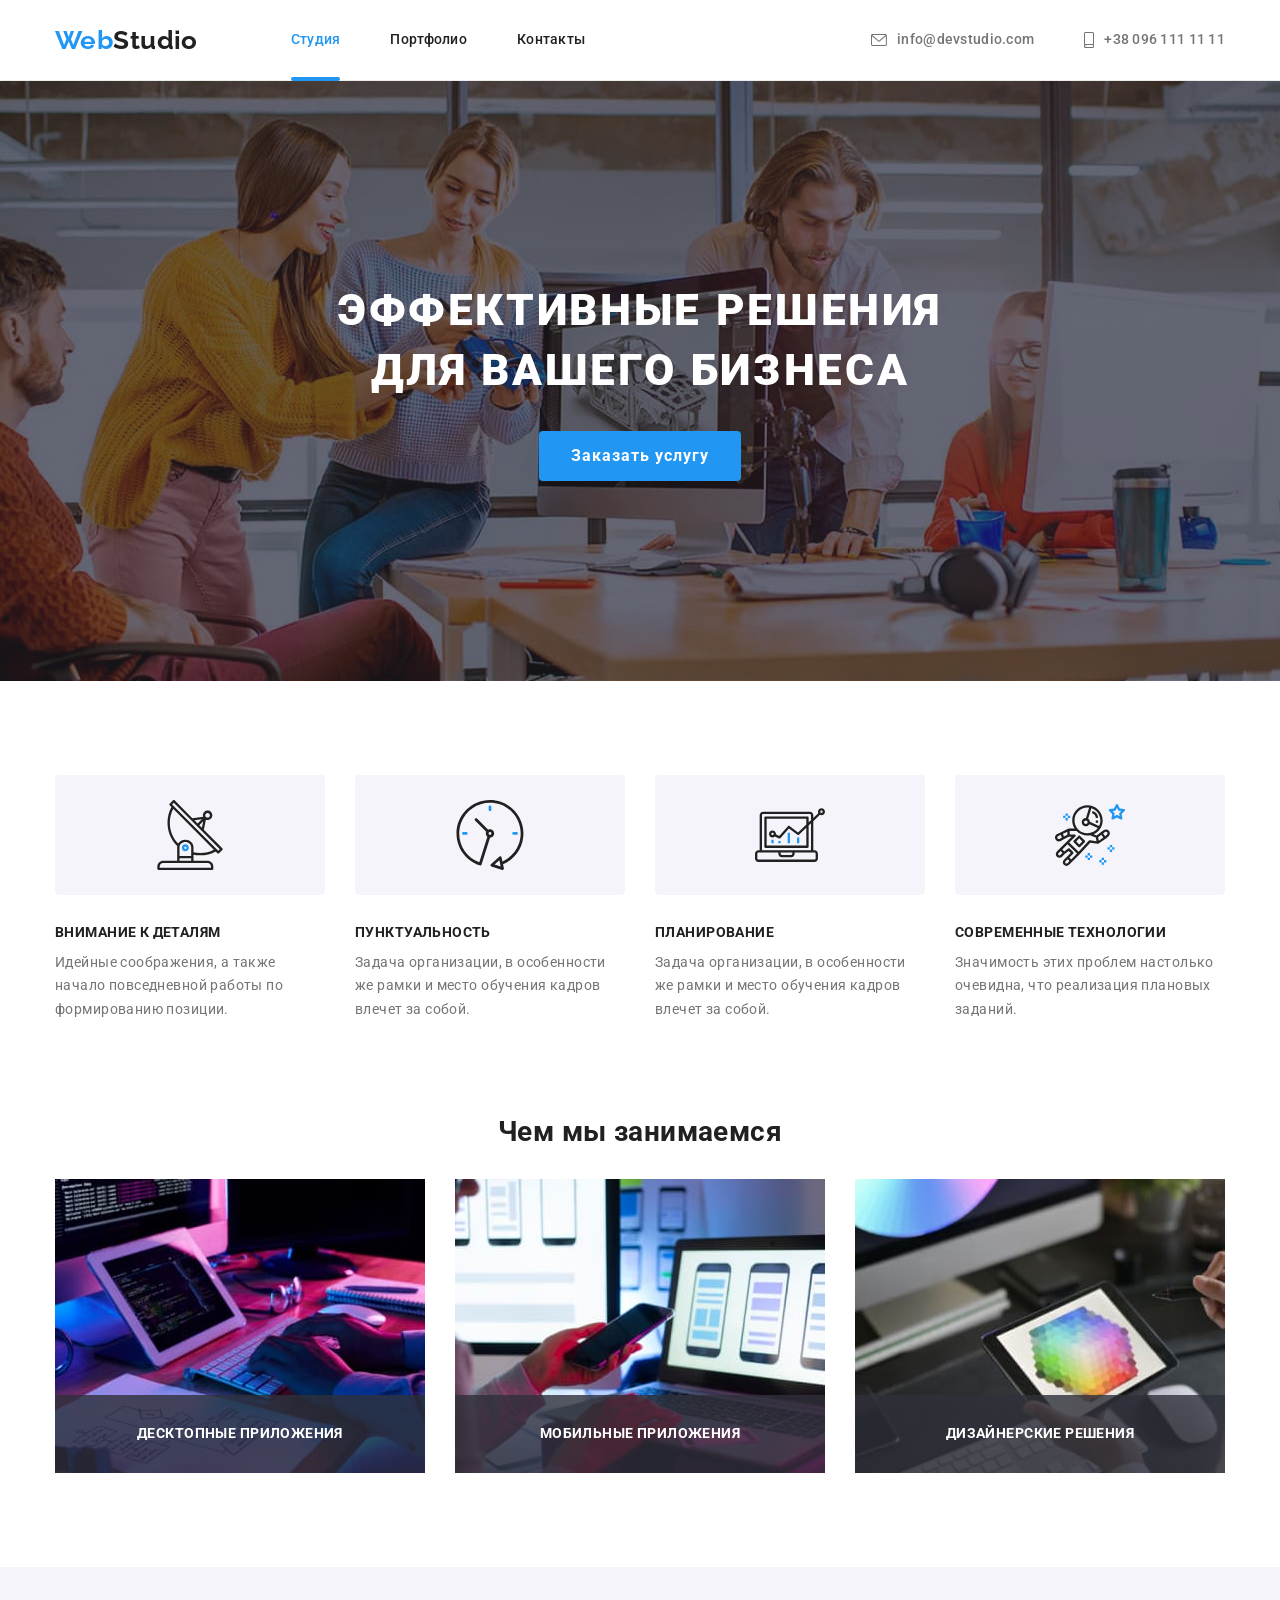
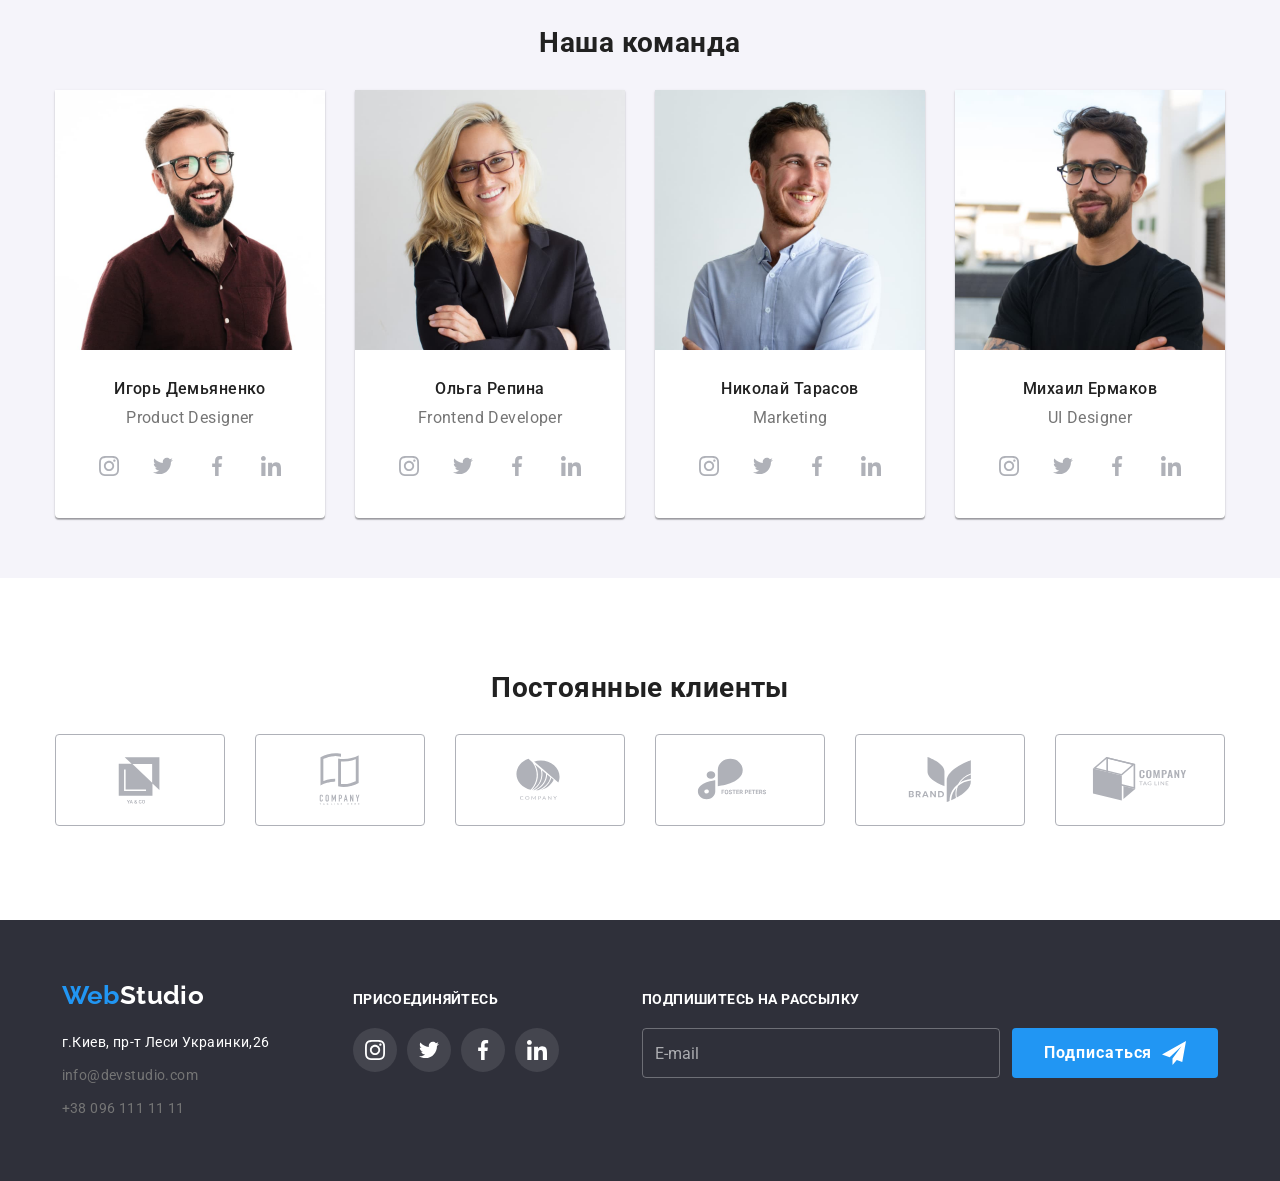
==== commit 907b5dab: "portfolio" ====
--- a/index.html
+++ b/index.html
@@ -433,7 +433,7 @@
   </div>
     </footer>
 
-    <!-- <div class="backdropp is-hidden" data-modal>
+    <div class="backdropp is-hidden" data-modal>
       <div class="modal">
         
           <button type="button" class="modal-close" data-modal-close>
@@ -516,7 +516,7 @@
           </form>
 
         </div>
-    </div> -->
+    </div>
     <script src="./js/modal.js"></script>
   </body>
 </html>
--- a/css/main.min.css
+++ b/css/main.min.css
@@ -1,2 +1,2 @@
-:root{--first-color:  #212121;--second-color: #757575;--third-color:  #ffffff;--accent-color: #2196F3;--btn-hover-color: #188CE8;--bkground-color-one: #2F303A;--bkground-color-two: #F5F4FA;--header-line-color: #ECECEC;--work-name-bg:  rgba(47, 48, 58, 0.8);--icons-color: #AFB1B8;--footer-icon-bg: rgba(255, 255, 255, 0.1);--box-shadow: 0px 1px 3px rgba(0, 0, 0, 0.12), 0px 1px 1px rgba(0, 0, 0, 0.14), 0px 2px 1px rgba(0, 0, 0, 0.2);--border-line-color: #EEEEEE;--hover-button: 0px 3px 1px rgba(0, 0, 0, 0.1), 0px 1px 2px rgba(0, 0, 0, 0.08), 0px 2px 2px rgba(0, 0, 0, 0.12);--portfolio-item-shadow: 0px 1px 1px rgba(0, 0, 0, 0.12), 0px 4px 4px rgba(0, 0, 0, 0.06), 1px 4px 6px rgba(0, 0, 0, 0.16);--gradient-service: rgba(47, 48, 58, 0.4);--backdropp-color: rgba(0, 0, 0, 0.2);--transition-time: 250ms;--transition-function: cubic-bezier(0.4, 0, 0.2, 1)}p,h1,h2,h3,h4,h5,h6{margin:0}ul{margin:0;padding-left:0}img{display:block;width:100%;max-width:100%;height:auto}.list{list-style:none}body{font-family:'Roboto', sans-serif;font-size:14px;line-height:1.71;letter-spacing:0.03em;color:var(--second-color)}address{font-style:inherit}.link{text-decoration:none;color:inherit}.visually-hidden{position:absolute;width:1px;height:1px;margin:-1px;padding:0;overflow:hidden;border:0;clip:rect(0 0 0 0)}.is-hidden{opacity:0;pointer-events:none;visibility:hidden}.container{width:100%;padding-left:15px;padding-right:15px;margin:0 auto}@media screen and (min-width: 480px){.container{width:480px}}@media screen and (min-width: 768px){.container{width:768px}}@media screen and (min-width: 1200px){.container{width:1200px}}.section{padding-top:94px;padding-bottom:94px}.service-btn{min-width:200px;max-height:50px;font-family:inherit;font-weight:700;font-size:16px;line-height:1.87;letter-spacing:0.06em;text-align:center;color:var(--third-color);background-color:var(--accent-color);cursor:pointer;padding:10px 32px;border:none;border-radius:4px;-webkit-transition:background-color var(--transition-time) var(--transition-function);transition:background-color var(--transition-time) var(--transition-function)}.service-btn:hover,.service-btn:focus{background-color:var(--btn-hover-color)}.main-title{font-weight:700;font-size:28px;line-height:1.17;text-align:center;color:var(--first-color);margin-bottom:30px}.social-list{display:-webkit-box;display:-ms-flexbox;display:flex;-webkit-box-pack:center;-ms-flex-pack:center;justify-content:center;-ms-flex-wrap:wrap;flex-wrap:wrap;margin-left:-10px;margin-top:-10px}.social-item{margin-top:10px;margin-left:10px}.social-item+.social-item{margin-left:10px}.social-link{width:44px;height:44px;display:-webkit-box;display:-ms-flexbox;display:flex;-webkit-box-pack:center;-ms-flex-pack:center;justify-content:center;-webkit-box-align:center;-ms-flex-align:center;align-items:center;border-radius:50%;color:var(--icons-color);-webkit-transition:background-color var(--transition-time) var(--transition-function),color var(--transition-time) var(--transition-function);transition:background-color var(--transition-time) var(--transition-function),color var(--transition-time) var(--transition-function)}.social-link:hover,.social-link:focus{background-color:var(--accent-color);color:var(--third-color)}.social-link-icon{fill:currentColor}.backdropp{width:100vw;height:100vh;position:fixed;top:0;background-color:var(--backdropp-color);-webkit-transition:opacity 500ms, visibility 500ms;transition:opacity 500ms, visibility 500ms}.backdropp.is-hidden .modal{-webkit-transform:translate(-50%, -50%) scale(0.1);transform:translate(-50%, -50%) scale(0.1)}.modal{width:528px;min-height:581px;background-color:var(--third-color);border-radius:4px;position:absolute;top:50%;left:50%;-webkit-transform:translate(-50%, -50%) scale(1);transform:translate(-50%, -50%) scale(1);-webkit-transition:-webkit-transform 500ms;transition:-webkit-transform 500ms;transition:transform 500ms;transition:transform 500ms, -webkit-transform 500ms;padding:40px}.modal-close{width:30px;height:30px;border-radius:50%;border:1px solid rgba(0,0,0,0.1);background-color:transparent;display:-webkit-box;display:-ms-flexbox;display:flex;-webkit-box-align:center;-ms-flex-align:center;align-items:center;-webkit-box-pack:center;-ms-flex-pack:center;justify-content:center;position:absolute;top:8px;right:8px;cursor:pointer;outline:none;-webkit-transition:fill var(--transition-time) var(--transition-function);transition:fill var(--transition-time) var(--transition-function)}.modal-close:hover,.modal-close:focus{fill:var(--accent-color)}.modal-title{font-weight:bold;font-size:20px;line-height:23px;text-align:center;color:var(--first-color);margin-bottom:12px}.form-field:not(:last-child){margin-bottom:10px}.form-input,.text-area{width:100%;height:40px;border:1px solid rgba(33,33,33,0.2);border-radius:4px;padding-left:40px;cursor:pointer;outline:none;-webkit-transition:border-color var(--transition-time) var(--transition-function);transition:border-color var(--transition-time) var(--transition-function)}.form-input:hover,.form-input:focus,.text-area:hover,.text-area:focus{border-color:var(--accent-color);color:var(--accent-color)}.form-input::-webkit-input-placeholder,.text-area::-webkit-input-placeholder{font-size:14px;line-height:1.14;letter-spacing:0.01em;color:rgba(117,117,117,0.5)}.form-input:-ms-input-placeholder,.text-area:-ms-input-placeholder{font-size:14px;line-height:1.14;letter-spacing:0.01em;color:rgba(117,117,117,0.5)}.form-input::-ms-input-placeholder,.text-area::-ms-input-placeholder{font-size:14px;line-height:1.14;letter-spacing:0.01em;color:rgba(117,117,117,0.5)}.form-input::placeholder,.text-area::placeholder{font-size:14px;line-height:1.14;letter-spacing:0.01em;color:rgba(117,117,117,0.5)}.form-input:focus+.form-icon{fill:var(--accent-color)}.input-txt{font-size:12px;line-height:1.16;letter-spacing:0.01em;color:var(--second-color)}.form-wrapper{margin-bottom:20px}.input-wrap{position:relative;color:var(--first-color);-webkit-transition:color var(--transition-time) var(--transition-function);transition:color var(--transition-time) var(--transition-function)}.input-wrap:hover{border-color:var(--accent-color);color:var(--accent-color)}.form-icon{position:absolute;left:12px;top:50%;-webkit-transform:translateY(-50%);transform:translateY(-50%);fill:currentColor;-webkit-transition:fill var(--transition-time) var(--transition-function);transition:fill var(--transition-time) var(--transition-function)}.text-area{height:120px;padding:12px 16px;resize:none}.policy{display:-webkit-box;display:-ms-flexbox;display:flex;-webkit-box-pack:center;-ms-flex-pack:center;justify-content:center}.check-txt{display:-webkit-box;display:-ms-flexbox;display:flex;-webkit-box-align:center;-ms-flex-align:center;align-items:center;margin-bottom:30px}.policy-icon-wrap{width:16px;height:15px;border:2px solid var(--first-color);border-radius:2px;margin-right:8px;display:-webkit-box;display:-ms-flexbox;display:flex;-webkit-box-align:center;-ms-flex-align:center;align-items:center;-webkit-box-pack:center;-ms-flex-pack:center;justify-content:center;cursor:pointer;-webkit-transition:border var(--transition-time) var(--transition-function);transition:border var(--transition-time) var(--transition-function)}.policy-icon{fill:var(--third-color)}.policy-checkbox:hover+.check-txt .policy-icon-wrap,.policy-checkbox:focus+.check-txt .policy-icon-wrap{border:2px solid var(--accent-color)}.policy-checkbox:checked+.check-txt .policy-icon-wrap{border:none;background-color:var(--accent-color)}.policy-checkbox:checked .check-txt .policy-icon{fill:var(--third-color)}.policy-link{color:var(--accent-color);margin-left:2px}.modal-btn{display:-webkit-box;display:-ms-flexbox;display:flex;-webkit-box-pack:center;-ms-flex-pack:center;justify-content:center}.logo{font-family:'Raleway', sans-serif;font-weight:700;font-size:24px;line-height:1.16;color:var(--accent-color);display:-webkit-box;display:-ms-flexbox;display:flex}@media screen and (min-width: 1200px){.logo{font-size:26px;line-height:1.19}}.logo__header{color:var(--first-color)}.logo__footer{color:var(--third-color)}.header{border-bottom:1px solid var(--header-line-color)}.header__container{padding:16px 0 16px 15px}@media screen and (min-width: 768px){.header__container{padding:0px 15px 0px 15px;display:-webkit-box;display:-ms-flexbox;display:flex;-webkit-box-align:center;-ms-flex-align:center;align-items:center}}@media screen and (min-width: 1200px){.header__container{padding:0}}.header__nav-item:not(:last-child){margin-right:50px}.header-logo{color:var(--first-color)}.header__nav{display:none}@media screen and (min-width: 768px) and (max-width: 1199px){.header__nav{display:-webkit-box;display:-ms-flexbox;display:flex;padding-top:32px;padding-bottom:32px;margin-left:88px;margin-right:84px}}@media screen and (min-width: 1200px){.header__nav{display:-webkit-box;display:-ms-flexbox;display:flex;margin-left:93px}}.header__nav-list{color:var(--first-color);display:-webkit-box;display:-ms-flexbox;display:flex}.header__link{-webkit-transition:color var(--transition-time) var(--transition-function);transition:color var(--transition-time) var(--transition-function)}@media screen and (min-width: 768px){.header__link{font-size:12px;font-weight:500;line-height:1.14;letter-spacing:0.02em;display:block;display:-webkit-box;display:-ms-flexbox;display:flex;-webkit-box-align:center;-ms-flex-align:center;align-items:center;position:relative}}@media screen and (min-width: 1200px){.header__link{font-size:inherit;padding-top:32px;padding-bottom:32px}}.header__link:hover,.header__link:focus{color:var(--accent-color)}.header__contack-icon{fill:currentColor;margin-right:10px}@media screen and (min-width: 768px){.current{color:var(--accent-color)}.current::after{content:'';display:inline-block;width:100%;height:4px;background-color:var(--accent-color);position:absolute;bottom:-32px;left:0;border-radius:2px}}@media screen and (min-width: 1200px){.current::after{bottom:-1px}}.header__contacts{display:none}@media screen and (min-width: 768px) and (max-width: 1199px){.header__contacts{display:-webkit-box;display:-ms-flexbox;display:flex;-webkit-box-orient:vertical;-webkit-box-direction:normal;-ms-flex-direction:column;flex-direction:column}}@media screen and (min-width: 1200px){.header__contacts{display:-webkit-box;display:-ms-flexbox;display:flex;margin-left:auto}}@media screen and (min-width: 1200px){.header__contact-item:not(:last-child){margin-right:50px}}.service{width:100%;height:100%;background-color:var(--bkground-color-one);background-image:-webkit-gradient(linear, left top, left bottom, from(var(--gradient-service)), to(var(--gradient-service))),url(../images/servicebg.jpg);background-image:linear-gradient(var(--gradient-service), var(--gradient-service)),url(../images/servicebg.jpg);background-repeat:no-repeat;background-size:cover, 1600px auto;background-position:center;padding-top:200px;padding-bottom:200px}.service__items{display:-webkit-box;display:-ms-flexbox;display:flex;-webkit-box-orient:vertical;-webkit-box-direction:normal;-ms-flex-direction:column;flex-direction:column;-webkit-box-align:center;-ms-flex-align:center;align-items:center}.service-title{font-style:normal;font-weight:900;font-size:26px;line-height:1.62;text-align:center;letter-spacing:0.06em;text-transform:uppercase;color:var(--third-color);max-width:360px;margin-bottom:30px}@media screen and (min-width: 1200px){.service-title{font-size:44px;line-height:1.36;max-width:696px}}@media screen and (min-width: 768px){.advantage__list{display:-webkit-box;display:-ms-flexbox;display:flex;-ms-flex-wrap:wrap;flex-wrap:wrap;margin-left:-30px;margin-top:-30px}}@media screen and (min-width: 1200px){.advantage__list{display:-webkit-box;display:-ms-flexbox;display:flex;-ms-flex-wrap:wrap;flex-wrap:wrap;margin-left:-30px;margin-top:-30px}}@media screen and (min-width: 768px){.advantage__item{-ms-flex-preferred-size:calc(100%/2 - 30px);flex-basis:calc(100%/2 - 30px);margin-left:30px;margin-top:30px}}@media screen and (min-width: 1200px){.advantage__item{-ms-flex-preferred-size:calc(100%/4 - 30px);flex-basis:calc(100%/4 - 30px);margin-left:30px;margin-top:30px}}.advantage__item-icon{height:120px;background-color:var(--bkground-color-two);border-radius:4px;margin-bottom:30px;display:-webkit-box;display:-ms-flexbox;display:flex;-webkit-box-align:center;-ms-flex-align:center;align-items:center;-webkit-box-pack:center;-ms-flex-pack:center;justify-content:center}.advantage__item-title{font-size:14px;line-height:1.14;text-transform:uppercase;color:var(--first-color);margin-bottom:10px}@media screen and (max-width: 767px){.advantage__item-title{text-align:center}}.work{display:none}@media screen and (min-width: 1200px){.work{display:-webkit-box;display:-ms-flexbox;display:flex;padding-bottom:94px}}@media screen and (min-width: 1200px){.work-list{display:-webkit-box;display:-ms-flexbox;display:flex;-ms-flex-wrap:wrap;flex-wrap:wrap;margin-left:-30px;margin-top:-30px}}@media screen and (min-width: 1200px){.work-item{margin-left:30px;margin-top:30px;-ms-flex-preferred-size:calc(100%/3 - 30px);flex-basis:calc(100%/3 - 30px);position:relative}}@media screen and (min-width: 1200px){.work-name{background-color:var(--work-name-bg);position:absolute;width:100%;padding:27px;bottom:0;display:-webkit-box;display:-ms-flexbox;display:flex;-webkit-box-pack:center;-ms-flex-pack:center;justify-content:center;-webkit-box-align:center;-ms-flex-align:center;align-items:center}}@media screen and (min-width: 1200px){.work-name-txt{font-weight:bold;text-transform:uppercase;color:var(--third-color)}}.filters-list{display:-webkit-box;display:-ms-flexbox;display:flex;-webkit-box-pack:center;-ms-flex-pack:center;justify-content:center;margin-bottom:50px}.filters-item:not(:last-child){margin-right:8px}.filters-btn{font-family:inherit;font-weight:500;font-size:16px;line-height:1.62;text-align:center;letter-spacing:0.03em;color:var(--first-color);background-color:var(--bkground-color-two);cursor:pointer;border-radius:4px;border:none;padding-left:22px;padding-right:22px;min-height:38px;-webkit-transition:background-color var(--transition-time) var(--transition-function),color var(--transition-time) var(--transition-function),-webkit-box-shadow var(--transition-time) var(--transition-function);transition:background-color var(--transition-time) var(--transition-function),color var(--transition-time) var(--transition-function),-webkit-box-shadow var(--transition-time) var(--transition-function);transition:background-color var(--transition-time) var(--transition-function),color var(--transition-time) var(--transition-function),box-shadow var(--transition-time) var(--transition-function);transition:background-color var(--transition-time) var(--transition-function),color var(--transition-time) var(--transition-function),box-shadow var(--transition-time) var(--transition-function),-webkit-box-shadow var(--transition-time) var(--transition-function)}.filters-btn:hover,.filters-btn:focus{color:var(--third-color);background-color:var(--accent-color);-webkit-box-shadow:var(--hover-button);box-shadow:var(--hover-button)}.current-filter{color:var(--third-color);background-color:var(--accent-color);-webkit-box-shadow:var(--hover-button);box-shadow:var(--hover-button)}.team{background-color:var(--bkground-color-two);padding-top:60px;padding-bottom:60px}.team-list{margin-bottom:-30px}@media screen and (min-width: 768px){.team-list{display:-webkit-box;display:-ms-flexbox;display:flex;-ms-flex-wrap:wrap;flex-wrap:wrap;margin-left:-30px;margin-top:-30px}}@media screen and (min-width: 1200px){.team-list{display:-webkit-box;display:-ms-flexbox;display:flex;-ms-flex-wrap:wrap;flex-wrap:wrap;margin-left:-30px;margin-top:-30px}}.team-item{background-color:var(--third-color);border-bottom-left-radius:4px;border-bottom-right-radius:4px;-webkit-box-shadow:var(--box-shadow);box-shadow:var(--box-shadow);padding-bottom:30px;margin-bottom:30px}@media screen and (min-width: 768px){.team-item{-ms-flex-preferred-size:calc(100%/2 - 30px);flex-basis:calc(100%/2 - 30px);margin-left:30px;margin-top:30px}}@media screen and (min-width: 1200px){.team-item{-ms-flex-preferred-size:calc(100%/4 - 30px);flex-basis:calc(100%/4 - 30px);margin-left:30px;margin-top:30px}}.team-name,.team-position{font-size:16px;line-height:1.18;text-align:center}.team-name{font-weight:500;color:var(--first-color);margin-top:30px;margin-bottom:10px}.team-position{margin-bottom:16px}.clients{padding-top:60px}@media screen and (min-width: 1200px){.clients{padding-top:94px}}.clients-list{-webkit-box-align:center;-ms-flex-align:center;align-items:center;-webkit-box-pack:center;-ms-flex-pack:center;justify-content:center}.clients-item{-ms-flex-preferred-size:calc(100%/2 - 30px);flex-basis:calc(100%/2 - 30px)}@media screen and (min-width: 768px){.clients-item{-ms-flex-preferred-size:calc(100%/3 - 30px);flex-basis:calc(100%/3 - 30px);margin-left:30px;margin-top:30px}}@media screen and (min-width: 1200px){.clients-item{-ms-flex-preferred-size:calc(100%/6 - 30px);flex-basis:calc(100%/6 - 30px);margin-left:30px;margin-top:30px}}.clients-link{height:92px;border:1px solid var(--icons-color);border-radius:4px;display:-webkit-box;display:-ms-flexbox;display:flex;-webkit-box-align:center;-ms-flex-align:center;align-items:center;-webkit-box-pack:center;-ms-flex-pack:center;justify-content:center;color:var(--icons-color);-webkit-transition:border-color var(--transition-time) var(--transition-function),color var(--transition-time) var(--transition-function);transition:border-color var(--transition-time) var(--transition-function),color var(--transition-time) var(--transition-function)}.clients-link-icon{fill:currentColor}.clients-link-icon:hover,.clients-link-icon:focus{border-color:var(--accent-color);color:var(--accent-color)}.footer{background-color:var(--bkground-color-one);padding-top:60px;padding-bottom:60px}.footer-info{-webkit-transition:color var(--transition-time) var(--transition-function);transition:color var(--transition-time) var(--transition-function)}.footer-info:hover,.footer-info:focus{color:var(--third-color)}.footer-address{color:var(--third-color)}.footer-logo-margin{margin-bottom:20px}.footer-wrap-item{display:-webkit-box;display:-ms-flexbox;display:flex;-webkit-box-orient:vertical;-webkit-box-direction:normal;-ms-flex-direction:column;flex-direction:column}@media screen and (min-width: 480px) and (max-width: 1199px){.footer-wrap-item{text-align:center;-webkit-box-align:center;-ms-flex-align:center;align-items:center;padding-bottom:60px}}@media screen and (min-width: 1200px){.footer-wrap-item:not(:last-child){margin-right:70px}}.footer-item:not(:last-child){margin-bottom:8px}@media screen and (min-width: 1200px){.footer-item:not(:last-child){margin-bottom:9px}}@media screen and (min-width: 1200px){.footer-wrap-item:last-child{margin-left:auto}}.footer-wrap{display:-webkit-box;display:-ms-flexbox;display:flex}@media screen and (min-width: 480px) and (max-width: 767px){.footer-wrap{-webkit-box-orient:vertical;-webkit-box-direction:normal;-ms-flex-direction:column;flex-direction:column;-webkit-box-align:center;-ms-flex-align:center;align-items:center;-webkit-box-pack:center;-ms-flex-pack:center;justify-content:center}}@media screen and (min-width: 768px){.footer-wrap{-ms-flex-wrap:wrap;flex-wrap:wrap;-ms-flex-pack:distribute;justify-content:space-around;-webkit-box-align:baseline;-ms-flex-align:baseline;align-items:baseline}}@media screen and (min-width: 1200px){.footer-wrap{-ms-flex-wrap:wrap;flex-wrap:wrap;-webkit-box-align:baseline;-ms-flex-align:baseline;align-items:baseline}}.footer-txt{font-size:14px;line-height:1.14;font-weight:bold;text-transform:uppercase;margin-bottom:20px;color:var(--third-color)}.footer-label{display:-webkit-box;display:-ms-flexbox;display:flex;-webkit-box-orient:vertical;-webkit-box-direction:normal;-ms-flex-direction:column;flex-direction:column}.footer-link{background-color:var(--footer-icon-bg);color:var(--third-color);-webkit-transition:background-color var(--transition-time) var(--transition-function),color var(--transition-time) var(--transition-function);transition:background-color var(--transition-time) var(--transition-function),color var(--transition-time) var(--transition-function)}.footer-form{display:-webkit-box;display:-ms-flexbox;display:flex}@media screen and (min-width: 480px) and (max-width: 767px){.footer-form{text-align:center;-webkit-box-orient:vertical;-webkit-box-direction:normal;-ms-flex-direction:column;flex-direction:column;-webkit-box-align:center;-ms-flex-align:center;align-items:center}}@media screen and (min-width: 768px) and (max-width: 1199px){.footer-form{text-align:center;-webkit-box-orient:vertical;-webkit-box-direction:normal;-ms-flex-direction:column;flex-direction:column;-webkit-box-align:center;-ms-flex-align:center;align-items:center}}@media screen and (min-width: 1200px){.footer-form{-webkit-box-align:end;-ms-flex-align:end;align-items:flex-end}}.footer-input{width:450px;height:50px;-webkit-box-sizing:border-box;box-sizing:border-box;background-color:transparent;border:1px solid rgba(255,255,255,0.3);border-radius:4px;outline:none;padding-left:12px;font-size:16px;line-height:1.25;color:rgba(255,255,255,0.6);cursor:pointer;-webkit-transition:border-color var(--transition-time) var(--transition-function);transition:border-color var(--transition-time) var(--transition-function)}@media screen and (min-width: 1200px){.footer-input{width:358px;margin-right:12px}}.footer-input:hover,.footer-input:focus{border-color:var(--third-color)}.footer-input::-webkit-input-placeholder{font-size:16px;line-height:1.25;color:rgba(255,255,255,0.6)}.footer-input:-ms-input-placeholder{font-size:16px;line-height:1.25;color:rgba(255,255,255,0.6)}.footer-input::-ms-input-placeholder{font-size:16px;line-height:1.25;color:rgba(255,255,255,0.6)}.footer-input::placeholder{font-size:16px;line-height:1.25;color:rgba(255,255,255,0.6)}.footer-btn{display:-webkit-box;display:-ms-flexbox;display:flex;-webkit-box-align:center;-ms-flex-align:center;align-items:center}@media screen and (min-width: 480px) and (max-width: 1199px){.footer-btn{margin-top:20px}}.footer-btn-txt{margin-right:10px}.example-list{padding:0;margin:0;list-style:none}.example-item{-ms-flex-preferred-size:calc(100%/3 - 30px);flex-basis:calc(100%/3 - 30px)}.example-link{display:-webkit-box;display:-ms-flexbox;display:flex;-webkit-box-orient:vertical;-webkit-box-direction:normal;-ms-flex-direction:column;flex-direction:column;-webkit-transition:-webkit-box-shadow var(--transition-time) var(--transition-function);transition:-webkit-box-shadow var(--transition-time) var(--transition-function);transition:box-shadow var(--transition-time) var(--transition-function);transition:box-shadow var(--transition-time) var(--transition-function), -webkit-box-shadow var(--transition-time) var(--transition-function)}.example-link:hover,.example-link:focus{-webkit-box-shadow:var(--portfolio-item-shadow);box-shadow:var(--portfolio-item-shadow)}.example-link:hover .example-item-txt,.example-link:focus .example-item-txt{-webkit-transform:translateY(0);transform:translateY(0)}.example-item-wrap{position:relative;overflow:hidden}.example-item-txt{position:absolute;top:0;left:0;background-color:rgba(33,150,243,0.9);color:var(--third-color);font-size:18px;line-height:28px;padding:63px 24px;height:100%;-webkit-transform:translateY(100%);transform:translateY(100%);-webkit-transition:-webkit-transform 500ms var(--transition-function);transition:-webkit-transform 500ms var(--transition-function);transition:transform 500ms var(--transition-function);transition:transform 500ms var(--transition-function), -webkit-transform 500ms var(--transition-function)}.border{border-left:1px solid var(--border-line-color);border-right:1px solid var(--border-line-color);border-bottom:1px solid var(--border-line-color);padding:20px 24px}.example-name{font-weight:700;font-size:18px;line-height:2;letter-spacing:0.06em;color:var(--first-color);margin-bottom:4px}.example-type{font-size:16px;line-height:1.87}.clients-list,.example-list{display:-webkit-box;display:-ms-flexbox;display:flex;-ms-flex-wrap:wrap;flex-wrap:wrap;margin-left:-30px;margin-top:-30px}.clients-item,.example-item{margin-left:30px;margin-top:30px}
+:root{--first-color:  #212121;--second-color: #757575;--third-color:  #ffffff;--accent-color: #2196F3;--btn-hover-color: #188CE8;--bkground-color-one: #2F303A;--bkground-color-two: #F5F4FA;--header-line-color: #ECECEC;--work-name-bg:  rgba(47, 48, 58, 0.8);--icons-color: #AFB1B8;--footer-icon-bg: rgba(255, 255, 255, 0.1);--box-shadow: 0px 1px 3px rgba(0, 0, 0, 0.12), 0px 1px 1px rgba(0, 0, 0, 0.14), 0px 2px 1px rgba(0, 0, 0, 0.2);--border-line-color: #EEEEEE;--hover-button: 0px 3px 1px rgba(0, 0, 0, 0.1), 0px 1px 2px rgba(0, 0, 0, 0.08), 0px 2px 2px rgba(0, 0, 0, 0.12);--portfolio-item-shadow: 0px 1px 1px rgba(0, 0, 0, 0.12), 0px 4px 4px rgba(0, 0, 0, 0.06), 1px 4px 6px rgba(0, 0, 0, 0.16);--gradient-service: rgba(47, 48, 58, 0.4);--backdropp-color: rgba(0, 0, 0, 0.2);--transition-time: 250ms;--transition-function: cubic-bezier(0.4, 0, 0.2, 1)}p,h1,h2,h3,h4,h5,h6{margin:0}ul{margin:0;padding-left:0}img{display:block;width:100%;max-width:100%;height:auto}.list{list-style:none}body{font-family:'Roboto', sans-serif;font-size:14px;line-height:1.71;letter-spacing:0.03em;color:var(--second-color)}address{font-style:inherit}.link{text-decoration:none;color:inherit}.visually-hidden{position:absolute;width:1px;height:1px;margin:-1px;padding:0;overflow:hidden;border:0;clip:rect(0 0 0 0)}.is-hidden{opacity:0;pointer-events:none;visibility:hidden}.container{width:100%;padding-left:15px;padding-right:15px;margin:0 auto}@media screen and (min-width: 480px){.container{width:480px}}@media screen and (min-width: 768px){.container{width:768px}}@media screen and (min-width: 1200px){.container{width:1200px}}.section{padding-top:60px;padding-bottom:60px}@media screen and (min-width: 1200px){.section{padding-top:94px;padding-bottom:94px}}.service-btn{min-width:200px;max-height:50px;font-family:inherit;font-weight:700;font-size:16px;line-height:1.87;letter-spacing:0.06em;text-align:center;color:var(--third-color);background-color:var(--accent-color);cursor:pointer;padding:10px 32px;border:none;border-radius:4px;-webkit-transition:background-color var(--transition-time) var(--transition-function);transition:background-color var(--transition-time) var(--transition-function)}.service-btn:hover,.service-btn:focus{background-color:var(--btn-hover-color)}.main-title{font-weight:700;font-size:28px;line-height:1.17;text-align:center;color:var(--first-color);margin-bottom:30px}.social-list{display:-webkit-box;display:-ms-flexbox;display:flex;-webkit-box-pack:center;-ms-flex-pack:center;justify-content:center;-ms-flex-wrap:wrap;flex-wrap:wrap;margin-left:-10px;margin-top:-10px}.social-item{margin-top:10px;margin-left:10px}.social-item+.social-item{margin-left:10px}.social-link{width:44px;height:44px;display:-webkit-box;display:-ms-flexbox;display:flex;-webkit-box-pack:center;-ms-flex-pack:center;justify-content:center;-webkit-box-align:center;-ms-flex-align:center;align-items:center;border-radius:50%;color:var(--icons-color);-webkit-transition:background-color var(--transition-time) var(--transition-function),color var(--transition-time) var(--transition-function);transition:background-color var(--transition-time) var(--transition-function),color var(--transition-time) var(--transition-function)}.social-link:hover,.social-link:focus{background-color:var(--accent-color);color:var(--third-color)}.social-link-icon{fill:currentColor}.backdropp{width:100vw;height:100vh;position:fixed;top:0;background-color:var(--backdropp-color);-webkit-transition:opacity 500ms, visibility 500ms;transition:opacity 500ms, visibility 500ms}.backdropp.is-hidden .modal{-webkit-transform:translate(-50%, -50%) scale(0.1);transform:translate(-50%, -50%) scale(0.1)}.modal{width:450px;min-height:609px;background-color:var(--third-color);border-radius:4px;position:absolute;top:50%;left:50%;-webkit-transform:translate(-50%, -50%) scale(1);transform:translate(-50%, -50%) scale(1);-webkit-transition:-webkit-transform 500ms;transition:-webkit-transform 500ms;transition:transform 500ms;transition:transform 500ms, -webkit-transform 500ms;padding:40px}@media screen and (min-width: 1200px){.modal{width:528px;min-height:581px}}.modal-close{width:30px;height:30px;border-radius:50%;border:1px solid rgba(0,0,0,0.1);background-color:transparent;display:-webkit-box;display:-ms-flexbox;display:flex;-webkit-box-align:center;-ms-flex-align:center;align-items:center;-webkit-box-pack:center;-ms-flex-pack:center;justify-content:center;position:absolute;top:8px;right:8px;cursor:pointer;outline:none;-webkit-transition:fill var(--transition-time) var(--transition-function);transition:fill var(--transition-time) var(--transition-function)}.modal-close:hover,.modal-close:focus{fill:var(--accent-color)}.modal-title{font-weight:bold;font-size:20px;line-height:23px;text-align:center;color:var(--first-color);margin-bottom:12px}.form-field:not(:last-child){margin-bottom:10px}.form-input,.text-area{width:100%;height:40px;border:1px solid rgba(33,33,33,0.2);border-radius:4px;padding-left:40px;cursor:pointer;outline:none;-webkit-transition:border-color var(--transition-time) var(--transition-function);transition:border-color var(--transition-time) var(--transition-function)}.form-input:hover,.form-input:focus,.text-area:hover,.text-area:focus{border-color:var(--accent-color);color:var(--accent-color)}.form-input::-webkit-input-placeholder,.text-area::-webkit-input-placeholder{font-size:14px;line-height:1.14;letter-spacing:0.01em;color:rgba(117,117,117,0.5)}.form-input:-ms-input-placeholder,.text-area:-ms-input-placeholder{font-size:14px;line-height:1.14;letter-spacing:0.01em;color:rgba(117,117,117,0.5)}.form-input::-ms-input-placeholder,.text-area::-ms-input-placeholder{font-size:14px;line-height:1.14;letter-spacing:0.01em;color:rgba(117,117,117,0.5)}.form-input::placeholder,.text-area::placeholder{font-size:14px;line-height:1.14;letter-spacing:0.01em;color:rgba(117,117,117,0.5)}.form-input:focus+.form-icon{fill:var(--accent-color)}.input-txt{font-size:12px;line-height:1.16;letter-spacing:0.01em;color:var(--second-color)}.form-wrapper{margin-bottom:20px}.input-wrap{position:relative;color:var(--first-color);-webkit-transition:color var(--transition-time) var(--transition-function);transition:color var(--transition-time) var(--transition-function)}.input-wrap:hover{border-color:var(--accent-color);color:var(--accent-color)}.form-icon{position:absolute;left:12px;top:50%;-webkit-transform:translateY(-50%);transform:translateY(-50%);fill:currentColor;-webkit-transition:fill var(--transition-time) var(--transition-function);transition:fill var(--transition-time) var(--transition-function)}.text-area{height:120px;padding:12px 16px;resize:none}.policy{display:-webkit-box;display:-ms-flexbox;display:flex;-webkit-box-pack:center;-ms-flex-pack:center;justify-content:center;font-size:12px}@media screen and (min-width: 1200px){.policy{font-size:inherit}}.check-txt{display:-webkit-box;display:-ms-flexbox;display:flex;-webkit-box-align:center;-ms-flex-align:center;align-items:center;margin-bottom:30px}.policy-icon-wrap{width:16px;height:15px;border:2px solid var(--first-color);border-radius:2px;margin-right:8px;display:-webkit-box;display:-ms-flexbox;display:flex;-webkit-box-align:center;-ms-flex-align:center;align-items:center;-webkit-box-pack:center;-ms-flex-pack:center;justify-content:center;cursor:pointer;-webkit-transition:border var(--transition-time) var(--transition-function);transition:border var(--transition-time) var(--transition-function)}.policy-icon{fill:var(--third-color)}.policy-checkbox:hover+.check-txt .policy-icon-wrap,.policy-checkbox:focus+.check-txt .policy-icon-wrap{border:2px solid var(--accent-color)}.policy-checkbox:checked+.check-txt .policy-icon-wrap{border:none;background-color:var(--accent-color)}.policy-checkbox:checked .check-txt .policy-icon{fill:var(--third-color)}.policy-link{color:var(--accent-color);margin-left:2px}.modal-btn{display:-webkit-box;display:-ms-flexbox;display:flex;-webkit-box-pack:center;-ms-flex-pack:center;justify-content:center}.logo{font-family:'Raleway', sans-serif;font-weight:700;font-size:24px;line-height:1.16;color:var(--accent-color);display:-webkit-box;display:-ms-flexbox;display:flex}@media screen and (min-width: 1200px){.logo{font-size:26px;line-height:1.19}}.logo__header{color:var(--first-color)}.logo__footer{color:var(--third-color)}.header{border-bottom:1px solid var(--header-line-color)}@media screen and (min-width: 480px) and (max-width: 767px){.header__container{padding:16px 0 16px 15px}}@media screen and (min-width: 768px){.header__container{display:-webkit-box;display:-ms-flexbox;display:flex;-webkit-box-align:center;-ms-flex-align:center;align-items:center}}@media screen and (min-width: 768px){.header__nav-item:not(:last-child){margin-right:50px}}.header-logo{color:var(--first-color)}.header__nav{display:none}@media screen and (min-width: 768px) and (max-width: 1199px){.header__nav{display:-webkit-box;display:-ms-flexbox;display:flex;padding-top:32px;padding-bottom:32px;margin-left:88px;margin-right:84px}}@media screen and (min-width: 1200px){.header__nav{display:-webkit-box;display:-ms-flexbox;display:flex;margin-left:93px}}.header__nav-list{color:var(--first-color)}@media screen and (min-width: 768px){.header__nav-list{display:-webkit-box;display:-ms-flexbox;display:flex}}.header__link{-webkit-transition:color var(--transition-time) var(--transition-function);transition:color var(--transition-time) var(--transition-function)}@media screen and (min-width: 768px){.header__link{font-size:12px;font-weight:500;line-height:1.14;letter-spacing:0.02em;display:block;display:-webkit-box;display:-ms-flexbox;display:flex;-webkit-box-align:center;-ms-flex-align:center;align-items:center;position:relative}}@media screen and (min-width: 1200px){.header__link{font-size:inherit;padding-top:32px;padding-bottom:32px}}.header__link:hover,.header__link:focus{color:var(--accent-color)}.header__contack-icon{fill:currentColor;margin-right:10px}@media screen and (min-width: 768px){.current{color:var(--accent-color)}.current::after{content:'';display:inline-block;width:100%;height:4px;background-color:var(--accent-color);position:absolute;bottom:-32px;left:0;border-radius:2px}}@media screen and (min-width: 1200px){.current::after{bottom:-1px}}.header__contacts{display:none}@media screen and (min-width: 768px) and (max-width: 1199px){.header__contacts{display:-webkit-box;display:-ms-flexbox;display:flex;-webkit-box-orient:vertical;-webkit-box-direction:normal;-ms-flex-direction:column;flex-direction:column}}@media screen and (min-width: 1200px){.header__contacts{display:-webkit-box;display:-ms-flexbox;display:flex;margin-left:auto}}@media screen and (min-width: 768px) and (max-width: 1199px){.header__contact-item:not(:last-child){margin-bottom:10px}}@media screen and (min-width: 1200px){.header__contact-item:not(:last-child){margin-right:50px}}.service{width:100%;height:100%;background-color:var(--bkground-color-one);background-image:-webkit-gradient(linear, left top, left bottom, from(var(--gradient-service)), to(var(--gradient-service))),url(../images/servicebg.jpg);background-image:linear-gradient(var(--gradient-service), var(--gradient-service)),url(../images/servicebg.jpg);background-repeat:no-repeat;background-size:cover, 1600px auto;background-position:center;padding-top:200px;padding-bottom:200px}.service__items{display:-webkit-box;display:-ms-flexbox;display:flex;-webkit-box-orient:vertical;-webkit-box-direction:normal;-ms-flex-direction:column;flex-direction:column;-webkit-box-align:center;-ms-flex-align:center;align-items:center}.service-title{font-style:normal;font-weight:900;font-size:26px;line-height:1.62;text-align:center;letter-spacing:0.06em;text-transform:uppercase;color:var(--third-color);max-width:360px;margin-bottom:30px}@media screen and (min-width: 1200px){.service-title{font-size:44px;line-height:1.36;max-width:696px}}@media screen and (min-width: 768px){.advantage__list{display:-webkit-box;display:-ms-flexbox;display:flex;-ms-flex-wrap:wrap;flex-wrap:wrap;margin-left:-30px;margin-top:-30px}}@media screen and (min-width: 1200px){.advantage__list{display:-webkit-box;display:-ms-flexbox;display:flex;-ms-flex-wrap:wrap;flex-wrap:wrap;margin-left:-30px;margin-top:-30px}}@media screen and (min-width: 768px){.advantage__item{-ms-flex-preferred-size:calc(100%/2 - 30px);flex-basis:calc(100%/2 - 30px);margin-left:30px;margin-top:30px}}@media screen and (min-width: 1200px){.advantage__item{-ms-flex-preferred-size:calc(100%/4 - 30px);flex-basis:calc(100%/4 - 30px);margin-left:30px;margin-top:30px}}.advantage__item-icon{height:120px;background-color:var(--bkground-color-two);border-radius:4px;margin-bottom:30px;display:-webkit-box;display:-ms-flexbox;display:flex;-webkit-box-align:center;-ms-flex-align:center;align-items:center;-webkit-box-pack:center;-ms-flex-pack:center;justify-content:center}.advantage__item-title{font-size:14px;line-height:1.14;text-transform:uppercase;color:var(--first-color);margin-bottom:10px}@media screen and (max-width: 767px){.advantage__item-title{text-align:center}}.work{display:none}@media screen and (min-width: 1200px){.work{display:-webkit-box;display:-ms-flexbox;display:flex;padding-bottom:94px}}@media screen and (min-width: 1200px){.work-list{display:-webkit-box;display:-ms-flexbox;display:flex;-ms-flex-wrap:wrap;flex-wrap:wrap;margin-left:-30px;margin-top:-30px}}@media screen and (min-width: 1200px){.work-item{margin-left:30px;margin-top:30px;-ms-flex-preferred-size:calc(100%/3 - 30px);flex-basis:calc(100%/3 - 30px);position:relative}}@media screen and (min-width: 1200px){.work-name{background-color:var(--work-name-bg);position:absolute;width:100%;padding:27px;bottom:0;display:-webkit-box;display:-ms-flexbox;display:flex;-webkit-box-pack:center;-ms-flex-pack:center;justify-content:center;-webkit-box-align:center;-ms-flex-align:center;align-items:center}}@media screen and (min-width: 1200px){.work-name-txt{font-weight:bold;text-transform:uppercase;color:var(--third-color)}}.filters-list{display:-webkit-box;display:-ms-flexbox;display:flex;-ms-flex-wrap:wrap;flex-wrap:wrap;-webkit-box-pack:start;-ms-flex-pack:start;justify-content:flex-start;margin-bottom:40px}@media screen and (min-width: 768px){.filters-list{-webkit-box-pack:center;-ms-flex-pack:center;justify-content:center;margin-bottom:30px}}@media screen and (min-width: 1200px){.filters-list{margin-bottom:50px}}.filters-item:not(:last-child){margin-bottom:15px;margin-right:8px}.filters-btn{font-family:inherit;font-weight:500;font-size:16px;line-height:1.62;text-align:center;letter-spacing:0.03em;color:var(--first-color);background-color:var(--bkground-color-two);cursor:pointer;border-radius:4px;border:none;padding-left:22px;padding-right:22px;min-height:38px;-webkit-transition:background-color var(--transition-time) var(--transition-function),color var(--transition-time) var(--transition-function),-webkit-box-shadow var(--transition-time) var(--transition-function);transition:background-color var(--transition-time) var(--transition-function),color var(--transition-time) var(--transition-function),-webkit-box-shadow var(--transition-time) var(--transition-function);transition:background-color var(--transition-time) var(--transition-function),color var(--transition-time) var(--transition-function),box-shadow var(--transition-time) var(--transition-function);transition:background-color var(--transition-time) var(--transition-function),color var(--transition-time) var(--transition-function),box-shadow var(--transition-time) var(--transition-function),-webkit-box-shadow var(--transition-time) var(--transition-function)}.filters-btn:hover,.filters-btn:focus{color:var(--third-color);background-color:var(--accent-color);-webkit-box-shadow:var(--hover-button);box-shadow:var(--hover-button)}.current-filter{color:var(--third-color);background-color:var(--accent-color);-webkit-box-shadow:var(--hover-button);box-shadow:var(--hover-button)}.team{background-color:var(--bkground-color-two);padding-top:60px;padding-bottom:60px}.team-list{margin-bottom:-30px}@media screen and (min-width: 768px){.team-list{display:-webkit-box;display:-ms-flexbox;display:flex;-ms-flex-wrap:wrap;flex-wrap:wrap;margin-left:-30px;margin-top:-30px}}@media screen and (min-width: 1200px){.team-list{display:-webkit-box;display:-ms-flexbox;display:flex;-ms-flex-wrap:wrap;flex-wrap:wrap;margin-left:-30px;margin-top:-30px}}.team-item{background-color:var(--third-color);border-bottom-left-radius:4px;border-bottom-right-radius:4px;-webkit-box-shadow:var(--box-shadow);box-shadow:var(--box-shadow);padding-bottom:30px;margin-bottom:30px}@media screen and (min-width: 768px){.team-item{-ms-flex-preferred-size:calc(100%/2 - 30px);flex-basis:calc(100%/2 - 30px);margin-left:30px;margin-top:30px}}@media screen and (min-width: 1200px){.team-item{-ms-flex-preferred-size:calc(100%/4 - 30px);flex-basis:calc(100%/4 - 30px);margin-left:30px;margin-top:30px}}.team-name,.team-position{font-size:16px;line-height:1.18;text-align:center}.team-name{font-weight:500;color:var(--first-color);margin-top:30px;margin-bottom:10px}.team-position{margin-bottom:16px}.clients{padding-top:60px}@media screen and (min-width: 1200px){.clients{padding-top:94px}}.clients-list{-webkit-box-align:center;-ms-flex-align:center;align-items:center;-webkit-box-pack:center;-ms-flex-pack:center;justify-content:center}.clients-item{-ms-flex-preferred-size:calc(100%/2 - 30px);flex-basis:calc(100%/2 - 30px)}@media screen and (min-width: 768px){.clients-item{-ms-flex-preferred-size:calc(100%/3 - 30px);flex-basis:calc(100%/3 - 30px);margin-left:30px;margin-top:30px}}@media screen and (min-width: 1200px){.clients-item{-ms-flex-preferred-size:calc(100%/6 - 30px);flex-basis:calc(100%/6 - 30px);margin-left:30px;margin-top:30px}}.clients-link{height:92px;border:1px solid var(--icons-color);border-radius:4px;display:-webkit-box;display:-ms-flexbox;display:flex;-webkit-box-align:center;-ms-flex-align:center;align-items:center;-webkit-box-pack:center;-ms-flex-pack:center;justify-content:center;color:var(--icons-color);-webkit-transition:border-color var(--transition-time) var(--transition-function),color var(--transition-time) var(--transition-function);transition:border-color var(--transition-time) var(--transition-function),color var(--transition-time) var(--transition-function)}.clients-link-icon{fill:currentColor}.clients-link-icon:hover,.clients-link-icon:focus{border-color:var(--accent-color);color:var(--accent-color)}.footer{background-color:var(--bkground-color-one);padding-top:60px;padding-bottom:60px}.footer-info{-webkit-transition:color var(--transition-time) var(--transition-function);transition:color var(--transition-time) var(--transition-function)}.footer-info:hover,.footer-info:focus{color:var(--third-color)}.footer-address{color:var(--third-color)}.footer-logo-margin{margin-bottom:20px}.footer-wrap-item{display:-webkit-box;display:-ms-flexbox;display:flex;-webkit-box-orient:vertical;-webkit-box-direction:normal;-ms-flex-direction:column;flex-direction:column}@media screen and (min-width: 480px) and (max-width: 1199px){.footer-wrap-item{text-align:center;-webkit-box-align:center;-ms-flex-align:center;align-items:center;padding-bottom:60px}}@media screen and (min-width: 1200px){.footer-wrap-item:not(:last-child){margin-right:70px}}.footer-item:not(:last-child){margin-bottom:8px}@media screen and (min-width: 1200px){.footer-item:not(:last-child){margin-bottom:9px}}@media screen and (min-width: 1200px){.footer-wrap-item:last-child{margin-left:auto}}.footer-wrap{display:-webkit-box;display:-ms-flexbox;display:flex}@media screen and (min-width: 480px) and (max-width: 767px){.footer-wrap{-webkit-box-orient:vertical;-webkit-box-direction:normal;-ms-flex-direction:column;flex-direction:column;-webkit-box-align:center;-ms-flex-align:center;align-items:center;-webkit-box-pack:center;-ms-flex-pack:center;justify-content:center}}@media screen and (min-width: 768px){.footer-wrap{-ms-flex-wrap:wrap;flex-wrap:wrap;-ms-flex-pack:distribute;justify-content:space-around;-webkit-box-align:baseline;-ms-flex-align:baseline;align-items:baseline}}@media screen and (min-width: 1200px){.footer-wrap{-ms-flex-wrap:wrap;flex-wrap:wrap;-webkit-box-align:baseline;-ms-flex-align:baseline;align-items:baseline}}.footer-txt{font-size:14px;line-height:1.14;font-weight:bold;text-transform:uppercase;margin-bottom:20px;color:var(--third-color)}.footer-label{display:-webkit-box;display:-ms-flexbox;display:flex;-webkit-box-orient:vertical;-webkit-box-direction:normal;-ms-flex-direction:column;flex-direction:column}.footer-link{background-color:var(--footer-icon-bg);color:var(--third-color);-webkit-transition:background-color var(--transition-time) var(--transition-function),color var(--transition-time) var(--transition-function);transition:background-color var(--transition-time) var(--transition-function),color var(--transition-time) var(--transition-function)}.footer-form{display:-webkit-box;display:-ms-flexbox;display:flex}@media screen and (min-width: 480px) and (max-width: 767px){.footer-form{text-align:center;-webkit-box-orient:vertical;-webkit-box-direction:normal;-ms-flex-direction:column;flex-direction:column;-webkit-box-align:center;-ms-flex-align:center;align-items:center}}@media screen and (min-width: 768px) and (max-width: 1199px){.footer-form{text-align:center;-webkit-box-orient:vertical;-webkit-box-direction:normal;-ms-flex-direction:column;flex-direction:column;-webkit-box-align:center;-ms-flex-align:center;align-items:center}}@media screen and (min-width: 1200px){.footer-form{-webkit-box-align:end;-ms-flex-align:end;align-items:flex-end}}.footer-input{width:450px;height:50px;-webkit-box-sizing:border-box;box-sizing:border-box;background-color:transparent;border:1px solid rgba(255,255,255,0.3);border-radius:4px;outline:none;padding-left:12px;font-size:16px;line-height:1.25;color:rgba(255,255,255,0.6);cursor:pointer;-webkit-transition:border-color var(--transition-time) var(--transition-function);transition:border-color var(--transition-time) var(--transition-function)}@media screen and (min-width: 1200px){.footer-input{width:358px;margin-right:12px}}.footer-input:hover,.footer-input:focus{border-color:var(--third-color)}.footer-input::-webkit-input-placeholder{font-size:16px;line-height:1.25;color:rgba(255,255,255,0.6)}.footer-input:-ms-input-placeholder{font-size:16px;line-height:1.25;color:rgba(255,255,255,0.6)}.footer-input::-ms-input-placeholder{font-size:16px;line-height:1.25;color:rgba(255,255,255,0.6)}.footer-input::placeholder{font-size:16px;line-height:1.25;color:rgba(255,255,255,0.6)}.footer-btn{display:-webkit-box;display:-ms-flexbox;display:flex;-webkit-box-align:center;-ms-flex-align:center;align-items:center}@media screen and (min-width: 480px) and (max-width: 1199px){.footer-btn{margin-top:20px}}.footer-btn-txt{margin-right:10px}.example-list{padding:0;margin:0;list-style:none}@media screen and (min-width: 768px){.example-list{display:-webkit-box;display:-ms-flexbox;display:flex;-ms-flex-wrap:wrap;flex-wrap:wrap;margin-left:-30px;margin-top:-30px}}@media screen and (min-width: 768px){.example-item{margin-left:30px;margin-top:30px;-ms-flex-preferred-size:calc(100%/2 - 30px);flex-basis:calc(100%/2 - 30px)}}@media screen and (min-width: 1200px){.example-item{-ms-flex-preferred-size:calc(100%/3 - 30px);flex-basis:calc(100%/3 - 30px)}}@media screen and (max-width: 767px){.example-item:not(:last-child){margin-bottom:30px}}.example-link{display:-webkit-box;display:-ms-flexbox;display:flex;-webkit-box-orient:vertical;-webkit-box-direction:normal;-ms-flex-direction:column;flex-direction:column;-webkit-transition:-webkit-box-shadow var(--transition-time) var(--transition-function);transition:-webkit-box-shadow var(--transition-time) var(--transition-function);transition:box-shadow var(--transition-time) var(--transition-function);transition:box-shadow var(--transition-time) var(--transition-function), -webkit-box-shadow var(--transition-time) var(--transition-function)}.example-link:hover,.example-link:focus{-webkit-box-shadow:var(--portfolio-item-shadow);box-shadow:var(--portfolio-item-shadow)}.example-link:hover .example-item-txt,.example-link:focus .example-item-txt{-webkit-transform:translateY(0);transform:translateY(0)}.example-item-wrap{position:relative;overflow:hidden}.example-item-txt{position:absolute;top:0;left:0;background-color:rgba(33,150,243,0.9);color:var(--third-color);font-size:18px;line-height:28px;padding:63px 24px;height:100%;-webkit-transform:translateY(100%);transform:translateY(100%);-webkit-transition:-webkit-transform 500ms var(--transition-function);transition:-webkit-transform 500ms var(--transition-function);transition:transform 500ms var(--transition-function);transition:transform 500ms var(--transition-function), -webkit-transform 500ms var(--transition-function)}.border{border-left:1px solid var(--border-line-color);border-right:1px solid var(--border-line-color);border-bottom:1px solid var(--border-line-color);padding:20px 24px}.example-name{font-weight:700;font-size:18px;line-height:2;letter-spacing:0.06em;color:var(--first-color);margin-bottom:4px}.example-type{font-size:16px;line-height:1.87}.clients-list{display:-webkit-box;display:-ms-flexbox;display:flex;-ms-flex-wrap:wrap;flex-wrap:wrap;margin-left:-30px;margin-top:-30px}.clients-item{margin-left:30px;margin-top:30px}
 /*# sourceMappingURL=main.min.css.map */
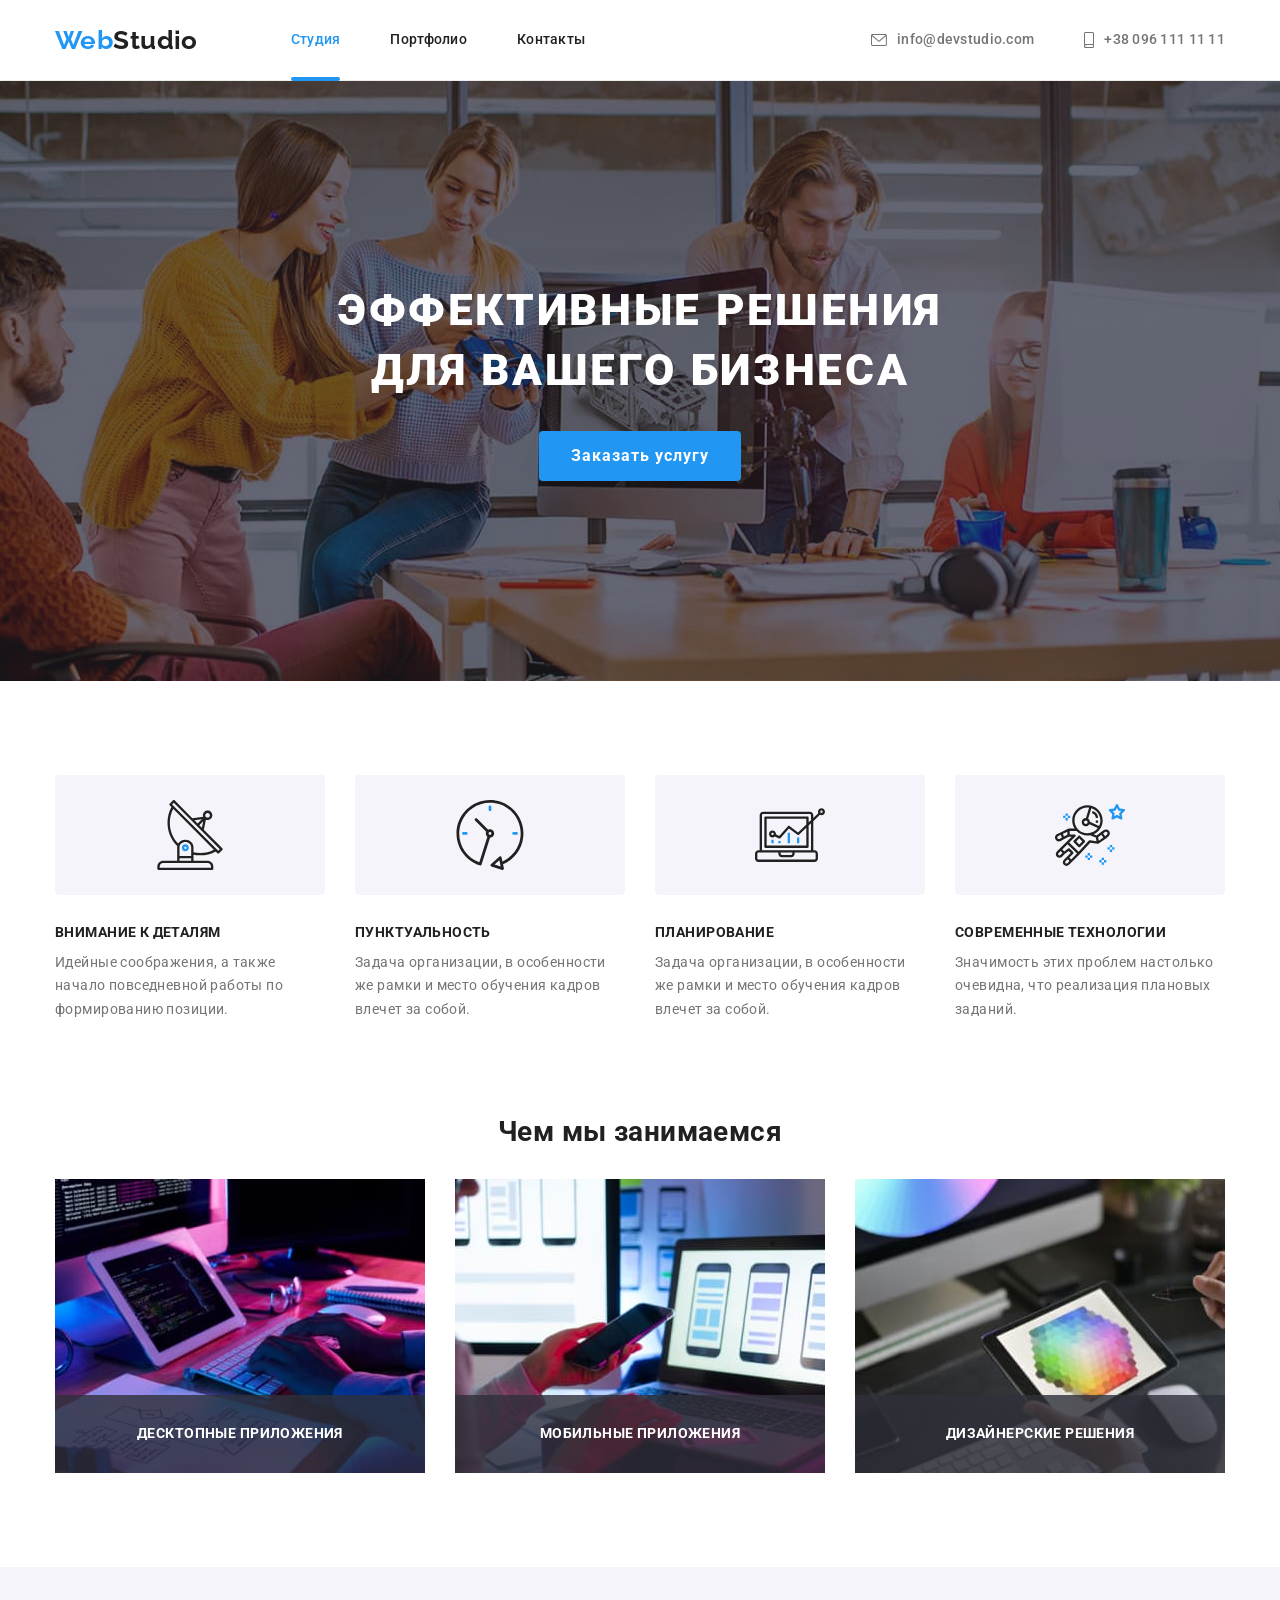
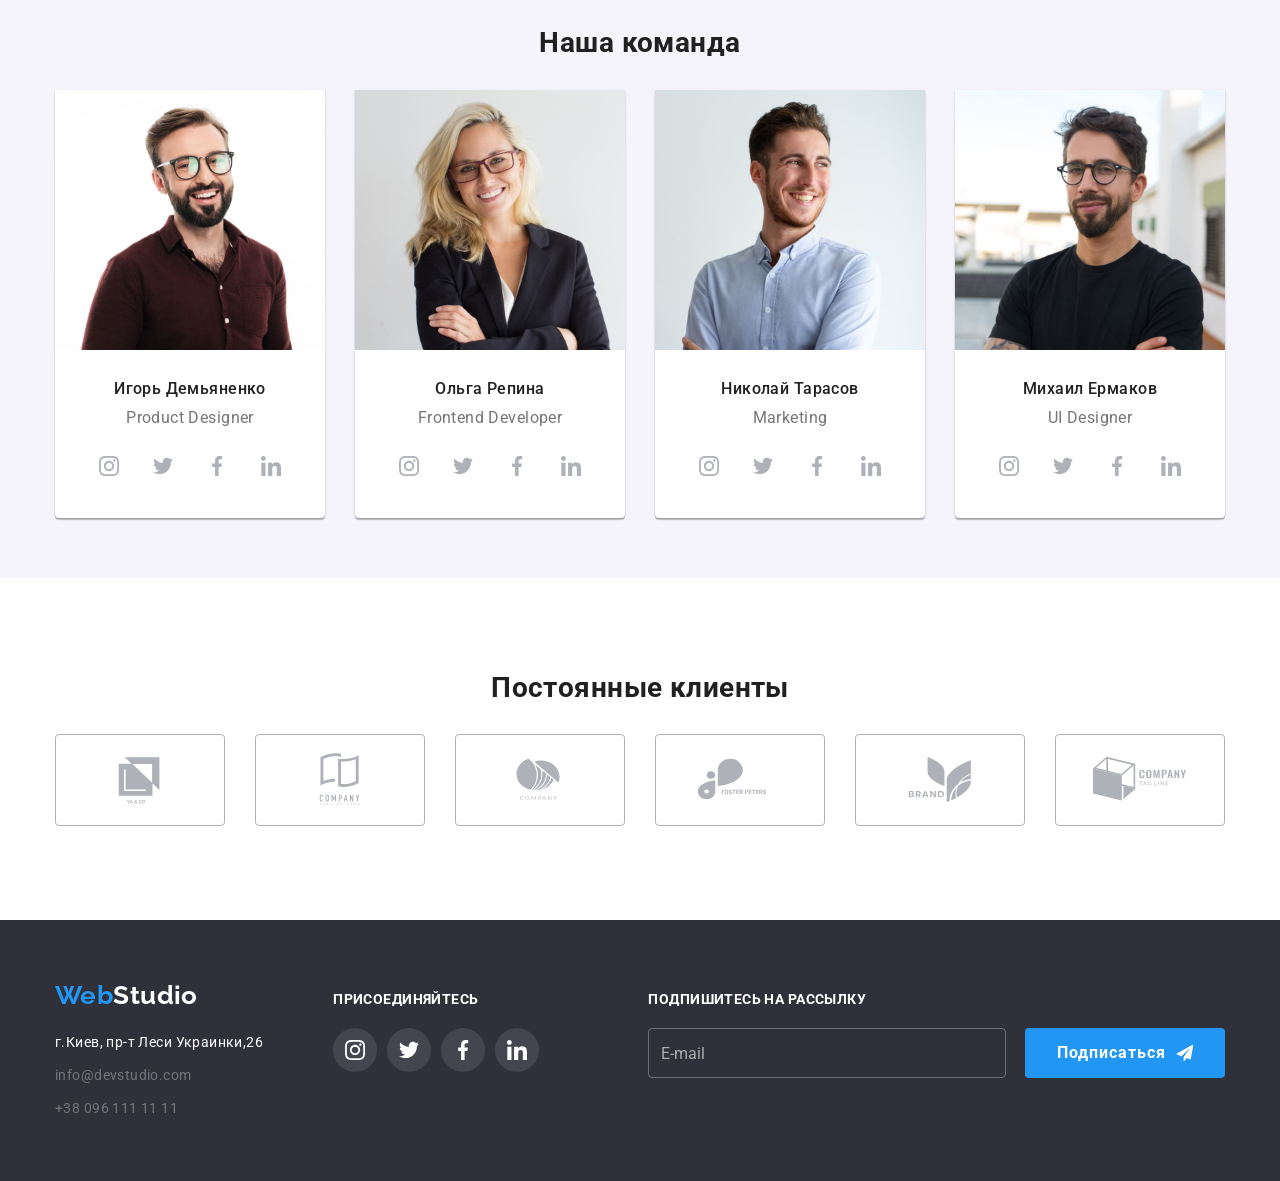
==== commit aa4c7d3d: "finish 2.0" ====
--- a/index.html
+++ b/index.html
@@ -45,10 +45,77 @@
             </svg>+38 096 111 11 11
           </a>
         </li>
-
-
       </ul>
+
+      <button type="button" class="menu-open-btn" data-menu-open>
+        <svg class="" width="40" height="40">
+          <use href="images/icons.svg#mobile-menu-btn"></use>
+        </svg>
+      </button>
+
     </div>
+
+    <div class="mobmenu is-hidden" data-menu>
+      
+<div class="mob-container">
+  <div class="mobile__wrap">
+      <button type="button" class="menu-close-btn" data-menu-close>
+        <svg class="" width="40" height="40">
+          <use href="images/icons.svg#icon-close"></use>
+        </svg>
+      </button>
+
+      <div class="mobmenu_nav">
+        <ul class="list mobmenu__list">
+          <li class="mobmenu__list-item"><a class="link mobmenu__link current" href="index.html">Студия</a></li>
+          <li class="mobmenu__list-item"><a class="link  mobmenu__link" href="portfolio.html">Портфолио</a></li>
+          <li class="mobmenu__list-item"><a class="link  mobmenu__link" href="">Контакты</a></li>
+        </ul>
+      </div>
+      </div>
+      <div class="mobile__wrap">
+      <div class="mob__contacts">
+      <ul class="list mob__contacts-list">
+
+        <li class="mob__contacts-item">
+        <a class="link mob-tel  mob__link" href="tel:+380961111111">
+            +38 096 111 11 11
+          </a>
+        </li>
+
+        <li >
+          <a class="link mob-mail  mob__link" href="mailto:info@devstudio.com">
+            info@devstudio.com
+         </a>
+          
+        </li>
+      </ul>
+      </div>
+
+      <div class="mob__social">
+        <ul class="list mob__social-list">
+          <li class="mob__social-item">
+            <a class="link mob__social-link" href="">Instagram</a>
+            
+          </li>
+          <li class="mob__social-item">
+            <a class="link mob__social-link" href="">Twitter</a>
+            
+          </li>
+          <li class="mob__social-item">
+            <a class="link mob__social-link" href="">Facebook</a>
+            
+          </li>
+          <li class="mob__social-item">
+            <a class="link mob__social-link" href="">LinkedIn</a>
+          </li>
+        </ul>
+        
+          </div>
+        </div>
+      </div>
+    </div>
+
     </header>
     <main class="main">
       <section class="service">
@@ -129,15 +196,25 @@
         <h2 class="main-title">Чем мы занимаемся</h2>
         <ul class="list work-list">
           <li class="work-item">
-            <img src="images/work1.jpg" alt="Компьютер" width="370" height="294" />
+            <img
+            srcset="images/work1.jpg 1x, 
+            images/work1-2x.jpg 2x" 
+
+            src="images/work1.jpg" alt="Компьютер" width="370" height="294" />
             <div class="work-name"><p class="work-name-txt">Десктопные приложения</p></div>
           </li>
           <li class="work-item">
-            <img src="images/work2.jpg" alt="Телефон" width="370" height="294" />
+            <img
+            srcset="images/work2.jpg 1x, 
+            images/work2-2x.jpg 2x" 
+            src="images/work2.jpg" alt="Телефон" width="370" height="294" />
             <div class="work-name"><p class="work-name-txt">Мобильные приложения</p></div>
           </li>
           <li class="work-item">
-            <img src="images/work3.jpg" alt="Планшет" width="370" height="294" />
+            <img 
+            srcset="images/work3.jpg 1x, 
+            images/work3-2x.jpg 2x" 
+            src="images/work3.jpg" alt="Планшет" width="370" height="294" />
             <div class="work-name"><p class="work-name-txt">Дизайнерские решения</p></div>
           </li>
         </ul>
@@ -148,7 +225,21 @@
         <h2 class="main-title">Наша команда</h2>
         <ul class="list team-list">
           <li class="team-item">
-              <img src="images/team1.jpg" width="270" height="260" alt="Игорь Демьяненко Product Designer"/>
+            <picture>
+              <source srcset="images/team1.jpg 1x, 
+              images/team1-2x.jpg 2x"
+              media="(min-width: 1200px)" />
+
+              <source srcset="images/team1-tab.jpg 1x, 
+              images/team1-tab-2x.jpg 2x"
+              media="(min-width: 768px)" />
+
+              <source srcset="images/team1-mob.jpg 1x, 
+              images/team1-mob-2x.jpg 2x"
+              media="(min-width: 480px)" />
+
+              <img src="images/team1.jpg" alt="Игорь Демьяненко Product Designer"/>
+            </picture>
               
                 <h3 class="team-name">Игорь Демьяненко</h3>
                 <p class="team-position">Product Designer</p>
@@ -189,7 +280,21 @@
             
           </li>
           <li class="team-item">
-              <img src="images/team2.jpg" width="270" height="260" alt="Ольга Репина Frontend Developer"/>
+            <picture>
+              <source srcset="images/team2.jpg 1x, 
+              images/team2-2x.jpg 2x"
+              media="(min-width: 1200px)" />
+
+              <source srcset="images/team2-tab.jpg 1x, 
+              images/team2-tab-2x.jpg 2x"
+              media="(min-width: 768px)" />
+
+              <source srcset="images/team2-mob.jpg 1x, 
+              images/team2-mob-2x.jpg 2x"
+              media="(min-width: 480px)" />
+
+              <img src="images/team2.jpg" alt="Ольга Репина Frontend Developer"/>
+            </picture>
               
                 <h3 class="team-name">Ольга Репина</h3>
                 <p class="team-position">Frontend Developer</p>
@@ -230,7 +335,21 @@
             
         </li>
           <li class="team-item">
-              <img src="images/team3.jpg" width="270" height="260" alt="Николай Тарасов Marketing"/>
+            <picture>
+              <source srcset="images/team3.jpg 1x, 
+              images/team3-2x.jpg 2x"
+              media="(min-width: 1200px)" />
+
+              <source srcset="images/team3-tab.jpg 1x, 
+              images/team3-tab-2x.jpg 2x"
+              media="(min-width: 768px)" />
+
+              <source srcset="images/team3-mob.jpg 1x, 
+              images/team3-mob-2x.jpg 2x"
+              media="(min-width: 480px)" />
+
+              <img src="images/team3.jpg" alt="Николай Тарасов Marketing"/>
+            </picture>
               
                 <h3 class="team-name">Николай Тарасов</h3>
                 <p class="team-position">Marketing</p>
@@ -271,7 +390,21 @@
               
           </li>
           <li class="team-item">
-              <img src="images/team4.jpg" width="270" height="260" alt="Михаил Ермаков UI Designer"/>
+            <picture>
+              <source srcset="images/team4.jpg 1x, 
+              images/team4-2x.jpg 2x"
+              media="(min-width: 1200px)" />
+
+              <source srcset="images/team4-tab.jpg 1x, 
+              images/team4-tab-2x.jpg 2x"
+              media="(min-width: 768px)" />
+
+              <source srcset="images/team4-mob.jpg 1x, 
+              images/team4-mob-2x.jpg 2x"
+              media="(min-width: 480px)" />
+
+              <img src="images/team4.jpg" alt="Михаил Ермаков UI Designer"/>
+            </picture>
 
                 <h3 class="team-name">Михаил Ермаков</h3>
                 <p class="team-position">UI Designer</p>
@@ -413,7 +546,7 @@
       </li>
   </ul>
   </div>
-  <div>
+  <div class="footer-wrap-item">
     <form class="footer-form">
     <label class="footer-label"><span class="footer-txt" >Подпишитесь на рассылку</span>
     <input class="footer-input"
@@ -518,5 +651,6 @@
         </div>
     </div>
     <script src="./js/modal.js"></script>
+    <script src="./js/menu.js"></script>
   </body>
 </html>
--- a/css/main.min.css
+++ b/css/main.min.css
@@ -1,2 +1,2 @@
-:root{--first-color:  #212121;--second-color: #757575;--third-color:  #ffffff;--accent-color: #2196F3;--btn-hover-color: #188CE8;--bkground-color-one: #2F303A;--bkground-color-two: #F5F4FA;--header-line-color: #ECECEC;--work-name-bg:  rgba(47, 48, 58, 0.8);--icons-color: #AFB1B8;--footer-icon-bg: rgba(255, 255, 255, 0.1);--box-shadow: 0px 1px 3px rgba(0, 0, 0, 0.12), 0px 1px 1px rgba(0, 0, 0, 0.14), 0px 2px 1px rgba(0, 0, 0, 0.2);--border-line-color: #EEEEEE;--hover-button: 0px 3px 1px rgba(0, 0, 0, 0.1), 0px 1px 2px rgba(0, 0, 0, 0.08), 0px 2px 2px rgba(0, 0, 0, 0.12);--portfolio-item-shadow: 0px 1px 1px rgba(0, 0, 0, 0.12), 0px 4px 4px rgba(0, 0, 0, 0.06), 1px 4px 6px rgba(0, 0, 0, 0.16);--gradient-service: rgba(47, 48, 58, 0.4);--backdropp-color: rgba(0, 0, 0, 0.2);--transition-time: 250ms;--transition-function: cubic-bezier(0.4, 0, 0.2, 1)}p,h1,h2,h3,h4,h5,h6{margin:0}ul{margin:0;padding-left:0}img{display:block;width:100%;max-width:100%;height:auto}.list{list-style:none}body{font-family:'Roboto', sans-serif;font-size:14px;line-height:1.71;letter-spacing:0.03em;color:var(--second-color)}address{font-style:inherit}.link{text-decoration:none;color:inherit}.visually-hidden{position:absolute;width:1px;height:1px;margin:-1px;padding:0;overflow:hidden;border:0;clip:rect(0 0 0 0)}.is-hidden{opacity:0;pointer-events:none;visibility:hidden}.container{width:100%;padding-left:15px;padding-right:15px;margin:0 auto}@media screen and (min-width: 480px){.container{width:480px}}@media screen and (min-width: 768px){.container{width:768px}}@media screen and (min-width: 1200px){.container{width:1200px}}.section{padding-top:60px;padding-bottom:60px}@media screen and (min-width: 1200px){.section{padding-top:94px;padding-bottom:94px}}.service-btn{min-width:200px;max-height:50px;font-family:inherit;font-weight:700;font-size:16px;line-height:1.87;letter-spacing:0.06em;text-align:center;color:var(--third-color);background-color:var(--accent-color);cursor:pointer;padding:10px 32px;border:none;border-radius:4px;-webkit-transition:background-color var(--transition-time) var(--transition-function);transition:background-color var(--transition-time) var(--transition-function)}.service-btn:hover,.service-btn:focus{background-color:var(--btn-hover-color)}.main-title{font-weight:700;font-size:28px;line-height:1.17;text-align:center;color:var(--first-color);margin-bottom:30px}.social-list{display:-webkit-box;display:-ms-flexbox;display:flex;-webkit-box-pack:center;-ms-flex-pack:center;justify-content:center;-ms-flex-wrap:wrap;flex-wrap:wrap;margin-left:-10px;margin-top:-10px}.social-item{margin-top:10px;margin-left:10px}.social-item+.social-item{margin-left:10px}.social-link{width:44px;height:44px;display:-webkit-box;display:-ms-flexbox;display:flex;-webkit-box-pack:center;-ms-flex-pack:center;justify-content:center;-webkit-box-align:center;-ms-flex-align:center;align-items:center;border-radius:50%;color:var(--icons-color);-webkit-transition:background-color var(--transition-time) var(--transition-function),color var(--transition-time) var(--transition-function);transition:background-color var(--transition-time) var(--transition-function),color var(--transition-time) var(--transition-function)}.social-link:hover,.social-link:focus{background-color:var(--accent-color);color:var(--third-color)}.social-link-icon{fill:currentColor}.backdropp{width:100vw;height:100vh;position:fixed;top:0;background-color:var(--backdropp-color);-webkit-transition:opacity 500ms, visibility 500ms;transition:opacity 500ms, visibility 500ms}.backdropp.is-hidden .modal{-webkit-transform:translate(-50%, -50%) scale(0.1);transform:translate(-50%, -50%) scale(0.1)}.modal{width:450px;min-height:609px;background-color:var(--third-color);border-radius:4px;position:absolute;top:50%;left:50%;-webkit-transform:translate(-50%, -50%) scale(1);transform:translate(-50%, -50%) scale(1);-webkit-transition:-webkit-transform 500ms;transition:-webkit-transform 500ms;transition:transform 500ms;transition:transform 500ms, -webkit-transform 500ms;padding:40px}@media screen and (min-width: 1200px){.modal{width:528px;min-height:581px}}.modal-close{width:30px;height:30px;border-radius:50%;border:1px solid rgba(0,0,0,0.1);background-color:transparent;display:-webkit-box;display:-ms-flexbox;display:flex;-webkit-box-align:center;-ms-flex-align:center;align-items:center;-webkit-box-pack:center;-ms-flex-pack:center;justify-content:center;position:absolute;top:8px;right:8px;cursor:pointer;outline:none;-webkit-transition:fill var(--transition-time) var(--transition-function);transition:fill var(--transition-time) var(--transition-function)}.modal-close:hover,.modal-close:focus{fill:var(--accent-color)}.modal-title{font-weight:bold;font-size:20px;line-height:23px;text-align:center;color:var(--first-color);margin-bottom:12px}.form-field:not(:last-child){margin-bottom:10px}.form-input,.text-area{width:100%;height:40px;border:1px solid rgba(33,33,33,0.2);border-radius:4px;padding-left:40px;cursor:pointer;outline:none;-webkit-transition:border-color var(--transition-time) var(--transition-function);transition:border-color var(--transition-time) var(--transition-function)}.form-input:hover,.form-input:focus,.text-area:hover,.text-area:focus{border-color:var(--accent-color);color:var(--accent-color)}.form-input::-webkit-input-placeholder,.text-area::-webkit-input-placeholder{font-size:14px;line-height:1.14;letter-spacing:0.01em;color:rgba(117,117,117,0.5)}.form-input:-ms-input-placeholder,.text-area:-ms-input-placeholder{font-size:14px;line-height:1.14;letter-spacing:0.01em;color:rgba(117,117,117,0.5)}.form-input::-ms-input-placeholder,.text-area::-ms-input-placeholder{font-size:14px;line-height:1.14;letter-spacing:0.01em;color:rgba(117,117,117,0.5)}.form-input::placeholder,.text-area::placeholder{font-size:14px;line-height:1.14;letter-spacing:0.01em;color:rgba(117,117,117,0.5)}.form-input:focus+.form-icon{fill:var(--accent-color)}.input-txt{font-size:12px;line-height:1.16;letter-spacing:0.01em;color:var(--second-color)}.form-wrapper{margin-bottom:20px}.input-wrap{position:relative;color:var(--first-color);-webkit-transition:color var(--transition-time) var(--transition-function);transition:color var(--transition-time) var(--transition-function)}.input-wrap:hover{border-color:var(--accent-color);color:var(--accent-color)}.form-icon{position:absolute;left:12px;top:50%;-webkit-transform:translateY(-50%);transform:translateY(-50%);fill:currentColor;-webkit-transition:fill var(--transition-time) var(--transition-function);transition:fill var(--transition-time) var(--transition-function)}.text-area{height:120px;padding:12px 16px;resize:none}.policy{display:-webkit-box;display:-ms-flexbox;display:flex;-webkit-box-pack:center;-ms-flex-pack:center;justify-content:center;font-size:12px}@media screen and (min-width: 1200px){.policy{font-size:inherit}}.check-txt{display:-webkit-box;display:-ms-flexbox;display:flex;-webkit-box-align:center;-ms-flex-align:center;align-items:center;margin-bottom:30px}.policy-icon-wrap{width:16px;height:15px;border:2px solid var(--first-color);border-radius:2px;margin-right:8px;display:-webkit-box;display:-ms-flexbox;display:flex;-webkit-box-align:center;-ms-flex-align:center;align-items:center;-webkit-box-pack:center;-ms-flex-pack:center;justify-content:center;cursor:pointer;-webkit-transition:border var(--transition-time) var(--transition-function);transition:border var(--transition-time) var(--transition-function)}.policy-icon{fill:var(--third-color)}.policy-checkbox:hover+.check-txt .policy-icon-wrap,.policy-checkbox:focus+.check-txt .policy-icon-wrap{border:2px solid var(--accent-color)}.policy-checkbox:checked+.check-txt .policy-icon-wrap{border:none;background-color:var(--accent-color)}.policy-checkbox:checked .check-txt .policy-icon{fill:var(--third-color)}.policy-link{color:var(--accent-color);margin-left:2px}.modal-btn{display:-webkit-box;display:-ms-flexbox;display:flex;-webkit-box-pack:center;-ms-flex-pack:center;justify-content:center}.logo{font-family:'Raleway', sans-serif;font-weight:700;font-size:24px;line-height:1.16;color:var(--accent-color);display:-webkit-box;display:-ms-flexbox;display:flex}@media screen and (min-width: 1200px){.logo{font-size:26px;line-height:1.19}}.logo__header{color:var(--first-color)}.logo__footer{color:var(--third-color)}.header{border-bottom:1px solid var(--header-line-color)}@media screen and (min-width: 480px) and (max-width: 767px){.header__container{padding:16px 0 16px 15px}}@media screen and (min-width: 768px){.header__container{display:-webkit-box;display:-ms-flexbox;display:flex;-webkit-box-align:center;-ms-flex-align:center;align-items:center}}@media screen and (min-width: 768px){.header__nav-item:not(:last-child){margin-right:50px}}.header-logo{color:var(--first-color)}.header__nav{display:none}@media screen and (min-width: 768px) and (max-width: 1199px){.header__nav{display:-webkit-box;display:-ms-flexbox;display:flex;padding-top:32px;padding-bottom:32px;margin-left:88px;margin-right:84px}}@media screen and (min-width: 1200px){.header__nav{display:-webkit-box;display:-ms-flexbox;display:flex;margin-left:93px}}.header__nav-list{color:var(--first-color)}@media screen and (min-width: 768px){.header__nav-list{display:-webkit-box;display:-ms-flexbox;display:flex}}.header__link{-webkit-transition:color var(--transition-time) var(--transition-function);transition:color var(--transition-time) var(--transition-function)}@media screen and (min-width: 768px){.header__link{font-size:12px;font-weight:500;line-height:1.14;letter-spacing:0.02em;display:block;display:-webkit-box;display:-ms-flexbox;display:flex;-webkit-box-align:center;-ms-flex-align:center;align-items:center;position:relative}}@media screen and (min-width: 1200px){.header__link{font-size:inherit;padding-top:32px;padding-bottom:32px}}.header__link:hover,.header__link:focus{color:var(--accent-color)}.header__contack-icon{fill:currentColor;margin-right:10px}@media screen and (min-width: 768px){.current{color:var(--accent-color)}.current::after{content:'';display:inline-block;width:100%;height:4px;background-color:var(--accent-color);position:absolute;bottom:-32px;left:0;border-radius:2px}}@media screen and (min-width: 1200px){.current::after{bottom:-1px}}.header__contacts{display:none}@media screen and (min-width: 768px) and (max-width: 1199px){.header__contacts{display:-webkit-box;display:-ms-flexbox;display:flex;-webkit-box-orient:vertical;-webkit-box-direction:normal;-ms-flex-direction:column;flex-direction:column}}@media screen and (min-width: 1200px){.header__contacts{display:-webkit-box;display:-ms-flexbox;display:flex;margin-left:auto}}@media screen and (min-width: 768px) and (max-width: 1199px){.header__contact-item:not(:last-child){margin-bottom:10px}}@media screen and (min-width: 1200px){.header__contact-item:not(:last-child){margin-right:50px}}.service{width:100%;height:100%;background-color:var(--bkground-color-one);background-image:-webkit-gradient(linear, left top, left bottom, from(var(--gradient-service)), to(var(--gradient-service))),url(../images/servicebg.jpg);background-image:linear-gradient(var(--gradient-service), var(--gradient-service)),url(../images/servicebg.jpg);background-repeat:no-repeat;background-size:cover, 1600px auto;background-position:center;padding-top:200px;padding-bottom:200px}.service__items{display:-webkit-box;display:-ms-flexbox;display:flex;-webkit-box-orient:vertical;-webkit-box-direction:normal;-ms-flex-direction:column;flex-direction:column;-webkit-box-align:center;-ms-flex-align:center;align-items:center}.service-title{font-style:normal;font-weight:900;font-size:26px;line-height:1.62;text-align:center;letter-spacing:0.06em;text-transform:uppercase;color:var(--third-color);max-width:360px;margin-bottom:30px}@media screen and (min-width: 1200px){.service-title{font-size:44px;line-height:1.36;max-width:696px}}@media screen and (min-width: 768px){.advantage__list{display:-webkit-box;display:-ms-flexbox;display:flex;-ms-flex-wrap:wrap;flex-wrap:wrap;margin-left:-30px;margin-top:-30px}}@media screen and (min-width: 1200px){.advantage__list{display:-webkit-box;display:-ms-flexbox;display:flex;-ms-flex-wrap:wrap;flex-wrap:wrap;margin-left:-30px;margin-top:-30px}}@media screen and (min-width: 768px){.advantage__item{-ms-flex-preferred-size:calc(100%/2 - 30px);flex-basis:calc(100%/2 - 30px);margin-left:30px;margin-top:30px}}@media screen and (min-width: 1200px){.advantage__item{-ms-flex-preferred-size:calc(100%/4 - 30px);flex-basis:calc(100%/4 - 30px);margin-left:30px;margin-top:30px}}.advantage__item-icon{height:120px;background-color:var(--bkground-color-two);border-radius:4px;margin-bottom:30px;display:-webkit-box;display:-ms-flexbox;display:flex;-webkit-box-align:center;-ms-flex-align:center;align-items:center;-webkit-box-pack:center;-ms-flex-pack:center;justify-content:center}.advantage__item-title{font-size:14px;line-height:1.14;text-transform:uppercase;color:var(--first-color);margin-bottom:10px}@media screen and (max-width: 767px){.advantage__item-title{text-align:center}}.work{display:none}@media screen and (min-width: 1200px){.work{display:-webkit-box;display:-ms-flexbox;display:flex;padding-bottom:94px}}@media screen and (min-width: 1200px){.work-list{display:-webkit-box;display:-ms-flexbox;display:flex;-ms-flex-wrap:wrap;flex-wrap:wrap;margin-left:-30px;margin-top:-30px}}@media screen and (min-width: 1200px){.work-item{margin-left:30px;margin-top:30px;-ms-flex-preferred-size:calc(100%/3 - 30px);flex-basis:calc(100%/3 - 30px);position:relative}}@media screen and (min-width: 1200px){.work-name{background-color:var(--work-name-bg);position:absolute;width:100%;padding:27px;bottom:0;display:-webkit-box;display:-ms-flexbox;display:flex;-webkit-box-pack:center;-ms-flex-pack:center;justify-content:center;-webkit-box-align:center;-ms-flex-align:center;align-items:center}}@media screen and (min-width: 1200px){.work-name-txt{font-weight:bold;text-transform:uppercase;color:var(--third-color)}}.filters-list{display:-webkit-box;display:-ms-flexbox;display:flex;-ms-flex-wrap:wrap;flex-wrap:wrap;-webkit-box-pack:start;-ms-flex-pack:start;justify-content:flex-start;margin-bottom:40px}@media screen and (min-width: 768px){.filters-list{-webkit-box-pack:center;-ms-flex-pack:center;justify-content:center;margin-bottom:30px}}@media screen and (min-width: 1200px){.filters-list{margin-bottom:50px}}.filters-item:not(:last-child){margin-bottom:15px;margin-right:8px}.filters-btn{font-family:inherit;font-weight:500;font-size:16px;line-height:1.62;text-align:center;letter-spacing:0.03em;color:var(--first-color);background-color:var(--bkground-color-two);cursor:pointer;border-radius:4px;border:none;padding-left:22px;padding-right:22px;min-height:38px;-webkit-transition:background-color var(--transition-time) var(--transition-function),color var(--transition-time) var(--transition-function),-webkit-box-shadow var(--transition-time) var(--transition-function);transition:background-color var(--transition-time) var(--transition-function),color var(--transition-time) var(--transition-function),-webkit-box-shadow var(--transition-time) var(--transition-function);transition:background-color var(--transition-time) var(--transition-function),color var(--transition-time) var(--transition-function),box-shadow var(--transition-time) var(--transition-function);transition:background-color var(--transition-time) var(--transition-function),color var(--transition-time) var(--transition-function),box-shadow var(--transition-time) var(--transition-function),-webkit-box-shadow var(--transition-time) var(--transition-function)}.filters-btn:hover,.filters-btn:focus{color:var(--third-color);background-color:var(--accent-color);-webkit-box-shadow:var(--hover-button);box-shadow:var(--hover-button)}.current-filter{color:var(--third-color);background-color:var(--accent-color);-webkit-box-shadow:var(--hover-button);box-shadow:var(--hover-button)}.team{background-color:var(--bkground-color-two);padding-top:60px;padding-bottom:60px}.team-list{margin-bottom:-30px}@media screen and (min-width: 768px){.team-list{display:-webkit-box;display:-ms-flexbox;display:flex;-ms-flex-wrap:wrap;flex-wrap:wrap;margin-left:-30px;margin-top:-30px}}@media screen and (min-width: 1200px){.team-list{display:-webkit-box;display:-ms-flexbox;display:flex;-ms-flex-wrap:wrap;flex-wrap:wrap;margin-left:-30px;margin-top:-30px}}.team-item{background-color:var(--third-color);border-bottom-left-radius:4px;border-bottom-right-radius:4px;-webkit-box-shadow:var(--box-shadow);box-shadow:var(--box-shadow);padding-bottom:30px;margin-bottom:30px}@media screen and (min-width: 768px){.team-item{-ms-flex-preferred-size:calc(100%/2 - 30px);flex-basis:calc(100%/2 - 30px);margin-left:30px;margin-top:30px}}@media screen and (min-width: 1200px){.team-item{-ms-flex-preferred-size:calc(100%/4 - 30px);flex-basis:calc(100%/4 - 30px);margin-left:30px;margin-top:30px}}.team-name,.team-position{font-size:16px;line-height:1.18;text-align:center}.team-name{font-weight:500;color:var(--first-color);margin-top:30px;margin-bottom:10px}.team-position{margin-bottom:16px}.clients{padding-top:60px}@media screen and (min-width: 1200px){.clients{padding-top:94px}}.clients-list{-webkit-box-align:center;-ms-flex-align:center;align-items:center;-webkit-box-pack:center;-ms-flex-pack:center;justify-content:center}.clients-item{-ms-flex-preferred-size:calc(100%/2 - 30px);flex-basis:calc(100%/2 - 30px)}@media screen and (min-width: 768px){.clients-item{-ms-flex-preferred-size:calc(100%/3 - 30px);flex-basis:calc(100%/3 - 30px);margin-left:30px;margin-top:30px}}@media screen and (min-width: 1200px){.clients-item{-ms-flex-preferred-size:calc(100%/6 - 30px);flex-basis:calc(100%/6 - 30px);margin-left:30px;margin-top:30px}}.clients-link{height:92px;border:1px solid var(--icons-color);border-radius:4px;display:-webkit-box;display:-ms-flexbox;display:flex;-webkit-box-align:center;-ms-flex-align:center;align-items:center;-webkit-box-pack:center;-ms-flex-pack:center;justify-content:center;color:var(--icons-color);-webkit-transition:border-color var(--transition-time) var(--transition-function),color var(--transition-time) var(--transition-function);transition:border-color var(--transition-time) var(--transition-function),color var(--transition-time) var(--transition-function)}.clients-link-icon{fill:currentColor}.clients-link-icon:hover,.clients-link-icon:focus{border-color:var(--accent-color);color:var(--accent-color)}.footer{background-color:var(--bkground-color-one);padding-top:60px;padding-bottom:60px}.footer-info{-webkit-transition:color var(--transition-time) var(--transition-function);transition:color var(--transition-time) var(--transition-function)}.footer-info:hover,.footer-info:focus{color:var(--third-color)}.footer-address{color:var(--third-color)}.footer-logo-margin{margin-bottom:20px}.footer-wrap-item{display:-webkit-box;display:-ms-flexbox;display:flex;-webkit-box-orient:vertical;-webkit-box-direction:normal;-ms-flex-direction:column;flex-direction:column}@media screen and (min-width: 480px) and (max-width: 1199px){.footer-wrap-item{text-align:center;-webkit-box-align:center;-ms-flex-align:center;align-items:center;padding-bottom:60px}}@media screen and (min-width: 1200px){.footer-wrap-item:not(:last-child){margin-right:70px}}.footer-item:not(:last-child){margin-bottom:8px}@media screen and (min-width: 1200px){.footer-item:not(:last-child){margin-bottom:9px}}@media screen and (min-width: 1200px){.footer-wrap-item:last-child{margin-left:auto}}.footer-wrap{display:-webkit-box;display:-ms-flexbox;display:flex}@media screen and (min-width: 480px) and (max-width: 767px){.footer-wrap{-webkit-box-orient:vertical;-webkit-box-direction:normal;-ms-flex-direction:column;flex-direction:column;-webkit-box-align:center;-ms-flex-align:center;align-items:center;-webkit-box-pack:center;-ms-flex-pack:center;justify-content:center}}@media screen and (min-width: 768px){.footer-wrap{-ms-flex-wrap:wrap;flex-wrap:wrap;-ms-flex-pack:distribute;justify-content:space-around;-webkit-box-align:baseline;-ms-flex-align:baseline;align-items:baseline}}@media screen and (min-width: 1200px){.footer-wrap{-ms-flex-wrap:wrap;flex-wrap:wrap;-webkit-box-align:baseline;-ms-flex-align:baseline;align-items:baseline}}.footer-txt{font-size:14px;line-height:1.14;font-weight:bold;text-transform:uppercase;margin-bottom:20px;color:var(--third-color)}.footer-label{display:-webkit-box;display:-ms-flexbox;display:flex;-webkit-box-orient:vertical;-webkit-box-direction:normal;-ms-flex-direction:column;flex-direction:column}.footer-link{background-color:var(--footer-icon-bg);color:var(--third-color);-webkit-transition:background-color var(--transition-time) var(--transition-function),color var(--transition-time) var(--transition-function);transition:background-color var(--transition-time) var(--transition-function),color var(--transition-time) var(--transition-function)}.footer-form{display:-webkit-box;display:-ms-flexbox;display:flex}@media screen and (min-width: 480px) and (max-width: 767px){.footer-form{text-align:center;-webkit-box-orient:vertical;-webkit-box-direction:normal;-ms-flex-direction:column;flex-direction:column;-webkit-box-align:center;-ms-flex-align:center;align-items:center}}@media screen and (min-width: 768px) and (max-width: 1199px){.footer-form{text-align:center;-webkit-box-orient:vertical;-webkit-box-direction:normal;-ms-flex-direction:column;flex-direction:column;-webkit-box-align:center;-ms-flex-align:center;align-items:center}}@media screen and (min-width: 1200px){.footer-form{-webkit-box-align:end;-ms-flex-align:end;align-items:flex-end}}.footer-input{width:450px;height:50px;-webkit-box-sizing:border-box;box-sizing:border-box;background-color:transparent;border:1px solid rgba(255,255,255,0.3);border-radius:4px;outline:none;padding-left:12px;font-size:16px;line-height:1.25;color:rgba(255,255,255,0.6);cursor:pointer;-webkit-transition:border-color var(--transition-time) var(--transition-function);transition:border-color var(--transition-time) var(--transition-function)}@media screen and (min-width: 1200px){.footer-input{width:358px;margin-right:12px}}.footer-input:hover,.footer-input:focus{border-color:var(--third-color)}.footer-input::-webkit-input-placeholder{font-size:16px;line-height:1.25;color:rgba(255,255,255,0.6)}.footer-input:-ms-input-placeholder{font-size:16px;line-height:1.25;color:rgba(255,255,255,0.6)}.footer-input::-ms-input-placeholder{font-size:16px;line-height:1.25;color:rgba(255,255,255,0.6)}.footer-input::placeholder{font-size:16px;line-height:1.25;color:rgba(255,255,255,0.6)}.footer-btn{display:-webkit-box;display:-ms-flexbox;display:flex;-webkit-box-align:center;-ms-flex-align:center;align-items:center}@media screen and (min-width: 480px) and (max-width: 1199px){.footer-btn{margin-top:20px}}.footer-btn-txt{margin-right:10px}.example-list{padding:0;margin:0;list-style:none}@media screen and (min-width: 768px){.example-list{display:-webkit-box;display:-ms-flexbox;display:flex;-ms-flex-wrap:wrap;flex-wrap:wrap;margin-left:-30px;margin-top:-30px}}@media screen and (min-width: 768px){.example-item{margin-left:30px;margin-top:30px;-ms-flex-preferred-size:calc(100%/2 - 30px);flex-basis:calc(100%/2 - 30px)}}@media screen and (min-width: 1200px){.example-item{-ms-flex-preferred-size:calc(100%/3 - 30px);flex-basis:calc(100%/3 - 30px)}}@media screen and (max-width: 767px){.example-item:not(:last-child){margin-bottom:30px}}.example-link{display:-webkit-box;display:-ms-flexbox;display:flex;-webkit-box-orient:vertical;-webkit-box-direction:normal;-ms-flex-direction:column;flex-direction:column;-webkit-transition:-webkit-box-shadow var(--transition-time) var(--transition-function);transition:-webkit-box-shadow var(--transition-time) var(--transition-function);transition:box-shadow var(--transition-time) var(--transition-function);transition:box-shadow var(--transition-time) var(--transition-function), -webkit-box-shadow var(--transition-time) var(--transition-function)}.example-link:hover,.example-link:focus{-webkit-box-shadow:var(--portfolio-item-shadow);box-shadow:var(--portfolio-item-shadow)}.example-link:hover .example-item-txt,.example-link:focus .example-item-txt{-webkit-transform:translateY(0);transform:translateY(0)}.example-item-wrap{position:relative;overflow:hidden}.example-item-txt{position:absolute;top:0;left:0;background-color:rgba(33,150,243,0.9);color:var(--third-color);font-size:18px;line-height:28px;padding:63px 24px;height:100%;-webkit-transform:translateY(100%);transform:translateY(100%);-webkit-transition:-webkit-transform 500ms var(--transition-function);transition:-webkit-transform 500ms var(--transition-function);transition:transform 500ms var(--transition-function);transition:transform 500ms var(--transition-function), -webkit-transform 500ms var(--transition-function)}.border{border-left:1px solid var(--border-line-color);border-right:1px solid var(--border-line-color);border-bottom:1px solid var(--border-line-color);padding:20px 24px}.example-name{font-weight:700;font-size:18px;line-height:2;letter-spacing:0.06em;color:var(--first-color);margin-bottom:4px}.example-type{font-size:16px;line-height:1.87}.clients-list{display:-webkit-box;display:-ms-flexbox;display:flex;-ms-flex-wrap:wrap;flex-wrap:wrap;margin-left:-30px;margin-top:-30px}.clients-item{margin-left:30px;margin-top:30px}
+:root{--first-color:  #212121;--second-color: #757575;--third-color:  #ffffff;--accent-color: #2196F3;--btn-hover-color: #188CE8;--bkground-color-one: #2F303A;--bkground-color-two: #F5F4FA;--header-line-color: #ECECEC;--work-name-bg:  rgba(47, 48, 58, 0.8);--icons-color: #AFB1B8;--footer-icon-bg: rgba(255, 255, 255, 0.1);--box-shadow: 0px 1px 3px rgba(0, 0, 0, 0.12), 0px 1px 1px rgba(0, 0, 0, 0.14), 0px 2px 1px rgba(0, 0, 0, 0.2);--border-line-color: #EEEEEE;--hover-button: 0px 3px 1px rgba(0, 0, 0, 0.1), 0px 1px 2px rgba(0, 0, 0, 0.08), 0px 2px 2px rgba(0, 0, 0, 0.12);--portfolio-item-shadow: 0px 1px 1px rgba(0, 0, 0, 0.12), 0px 4px 4px rgba(0, 0, 0, 0.06), 1px 4px 6px rgba(0, 0, 0, 0.16);--gradient-service: rgba(47, 48, 58, 0.4);--backdropp-color: rgba(0, 0, 0, 0.2);--transition-time: 250ms;--transition-function: cubic-bezier(0.4, 0, 0.2, 1)}p,h1,h2,h3,h4,h5,h6{margin:0}ul{margin:0;padding-left:0}img{display:block;width:100%;max-width:100%;height:auto}.list{list-style:none}body{font-family:'Roboto', sans-serif;font-size:14px;line-height:1.71;letter-spacing:0.03em;color:var(--second-color)}address{font-style:inherit}.link{text-decoration:none;color:inherit}.visually-hidden{position:absolute;width:1px;height:1px;margin:-1px;padding:0;overflow:hidden;border:0;clip:rect(0 0 0 0)}.is-hidden{opacity:0;pointer-events:none;visibility:hidden}.container{width:100%;padding-left:15px;padding-right:15px;margin:0 auto}@media screen and (min-width: 480px){.container{width:480px}}@media screen and (min-width: 768px){.container{width:768px}}@media screen and (min-width: 1200px){.container{width:1200px}}.section{padding-top:60px;padding-bottom:60px}@media screen and (min-width: 1200px){.section{padding-top:94px;padding-bottom:94px}}.service-btn{min-width:200px;max-height:50px;font-family:inherit;font-weight:700;font-size:16px;line-height:1.87;letter-spacing:0.06em;text-align:center;color:var(--third-color);background-color:var(--accent-color);cursor:pointer;padding:10px 32px;border:none;border-radius:4px;-webkit-transition:background-color var(--transition-time) var(--transition-function);transition:background-color var(--transition-time) var(--transition-function)}.service-btn:hover,.service-btn:focus{background-color:var(--btn-hover-color)}.main-title{font-weight:700;font-size:28px;line-height:1.17;text-align:center;color:var(--first-color);margin-bottom:30px}.social-list{display:-webkit-box;display:-ms-flexbox;display:flex;-webkit-box-pack:center;-ms-flex-pack:center;justify-content:center;-ms-flex-wrap:wrap;flex-wrap:wrap;margin-left:-10px;margin-top:-10px}.social-item{margin-top:10px;margin-left:10px}.social-item+.social-item{margin-left:10px}.social-link{width:44px;height:44px;display:-webkit-box;display:-ms-flexbox;display:flex;-webkit-box-pack:center;-ms-flex-pack:center;justify-content:center;-webkit-box-align:center;-ms-flex-align:center;align-items:center;border-radius:50%;color:var(--icons-color);-webkit-transition:background-color var(--transition-time) var(--transition-function),color var(--transition-time) var(--transition-function);transition:background-color var(--transition-time) var(--transition-function),color var(--transition-time) var(--transition-function)}.social-link:hover,.social-link:focus{background-color:var(--accent-color);color:var(--third-color)}.social-link-icon{fill:currentColor}.backdropp{width:100vw;height:100vh;position:fixed;top:0;background-color:var(--backdropp-color);-webkit-transition:opacity 500ms, visibility 500ms;transition:opacity 500ms, visibility 500ms}.backdropp.is-hidden .modal{-webkit-transform:translate(-50%, -50%) scale(0.1);transform:translate(-50%, -50%) scale(0.1)}.modal{width:450px;min-height:609px;background-color:var(--third-color);border-radius:4px;position:absolute;top:50%;left:50%;-webkit-transform:translate(-50%, -50%) scale(1);transform:translate(-50%, -50%) scale(1);-webkit-transition:-webkit-transform 500ms;transition:-webkit-transform 500ms;transition:transform 500ms;transition:transform 500ms, -webkit-transform 500ms;padding:40px}@media screen and (min-width: 1200px){.modal{width:528px;min-height:581px}}.modal-close{width:30px;height:30px;border-radius:50%;border:1px solid rgba(0,0,0,0.1);background-color:transparent;display:-webkit-box;display:-ms-flexbox;display:flex;-webkit-box-align:center;-ms-flex-align:center;align-items:center;-webkit-box-pack:center;-ms-flex-pack:center;justify-content:center;position:absolute;top:8px;right:8px;cursor:pointer;outline:none;-webkit-transition:fill var(--transition-time) var(--transition-function);transition:fill var(--transition-time) var(--transition-function)}.modal-close:hover,.modal-close:focus{fill:var(--accent-color)}.modal-title{font-weight:bold;font-size:20px;line-height:23px;text-align:center;color:var(--first-color);margin-bottom:12px}.form-field:not(:last-child){margin-bottom:10px}.form-input,.text-area{width:100%;height:40px;border:1px solid rgba(33,33,33,0.2);border-radius:4px;padding-left:40px;cursor:pointer;outline:none;-webkit-transition:border-color var(--transition-time) var(--transition-function);transition:border-color var(--transition-time) var(--transition-function)}.form-input:hover,.form-input:focus,.text-area:hover,.text-area:focus{border-color:var(--accent-color);color:var(--accent-color)}.form-input::-webkit-input-placeholder,.text-area::-webkit-input-placeholder{font-size:14px;line-height:1.14;letter-spacing:0.01em;color:rgba(117,117,117,0.5)}.form-input:-ms-input-placeholder,.text-area:-ms-input-placeholder{font-size:14px;line-height:1.14;letter-spacing:0.01em;color:rgba(117,117,117,0.5)}.form-input::-ms-input-placeholder,.text-area::-ms-input-placeholder{font-size:14px;line-height:1.14;letter-spacing:0.01em;color:rgba(117,117,117,0.5)}.form-input::placeholder,.text-area::placeholder{font-size:14px;line-height:1.14;letter-spacing:0.01em;color:rgba(117,117,117,0.5)}.form-input:focus+.form-icon{fill:var(--accent-color)}.input-txt{font-size:12px;line-height:1.16;letter-spacing:0.01em;color:var(--second-color)}.form-wrapper{margin-bottom:20px}.input-wrap{position:relative;color:var(--first-color);-webkit-transition:color var(--transition-time) var(--transition-function);transition:color var(--transition-time) var(--transition-function)}.input-wrap:hover{border-color:var(--accent-color);color:var(--accent-color)}.form-icon{position:absolute;left:12px;top:50%;-webkit-transform:translateY(-50%);transform:translateY(-50%);fill:currentColor;-webkit-transition:fill var(--transition-time) var(--transition-function);transition:fill var(--transition-time) var(--transition-function)}.text-area{height:120px;padding:12px 16px;resize:none}.policy{display:-webkit-box;display:-ms-flexbox;display:flex;-webkit-box-pack:center;-ms-flex-pack:center;justify-content:center;font-size:12px}@media screen and (min-width: 1200px){.policy{font-size:inherit}}.check-txt{display:-webkit-box;display:-ms-flexbox;display:flex;-webkit-box-align:center;-ms-flex-align:center;align-items:center;margin-bottom:30px}.policy-icon-wrap{width:16px;height:15px;border:2px solid var(--first-color);border-radius:2px;margin-right:8px;display:-webkit-box;display:-ms-flexbox;display:flex;-webkit-box-align:center;-ms-flex-align:center;align-items:center;-webkit-box-pack:center;-ms-flex-pack:center;justify-content:center;cursor:pointer;-webkit-transition:border var(--transition-time) var(--transition-function);transition:border var(--transition-time) var(--transition-function)}.policy-icon{fill:var(--third-color)}.policy-checkbox:hover+.check-txt .policy-icon-wrap,.policy-checkbox:focus+.check-txt .policy-icon-wrap{border:2px solid var(--accent-color)}.policy-checkbox:checked+.check-txt .policy-icon-wrap{border:none;background-color:var(--accent-color)}.policy-checkbox:checked .check-txt .policy-icon{fill:var(--third-color)}.policy-link{color:var(--accent-color);margin-left:2px}.modal-btn{display:-webkit-box;display:-ms-flexbox;display:flex;-webkit-box-pack:center;-ms-flex-pack:center;justify-content:center}.logo{font-family:'Raleway', sans-serif;font-weight:700;font-size:24px;line-height:1.16;color:var(--accent-color);display:-webkit-box;display:-ms-flexbox;display:flex}@media screen and (min-width: 1200px){.logo{font-size:26px;line-height:1.19}}.logo__header{color:var(--first-color)}.logo__footer{color:var(--third-color)}.header{border-bottom:1px solid var(--header-line-color)}@media screen and (max-width: 767px){.header__container{display:-webkit-box;display:-ms-flexbox;display:flex;padding:16px 15px 16px 15px;-webkit-box-align:center;-ms-flex-align:center;align-items:center}}@media screen and (min-width: 768px){.header__container{display:-webkit-box;display:-ms-flexbox;display:flex;-webkit-box-align:center;-ms-flex-align:center;align-items:center}}@media screen and (min-width: 768px){.header__nav-item:not(:last-child){margin-right:50px}}.header-logo{color:var(--first-color)}.header__nav{display:none}@media screen and (min-width: 768px) and (max-width: 1199px){.header__nav{display:-webkit-box;display:-ms-flexbox;display:flex;padding-top:32px;padding-bottom:32px;margin-left:88px;margin-right:84px}}@media screen and (min-width: 1200px){.header__nav{display:-webkit-box;display:-ms-flexbox;display:flex;margin-left:93px}}@media screen and (min-width: 768px){.header__nav-list{color:var(--first-color);display:-webkit-box;display:-ms-flexbox;display:flex}}.header__link{-webkit-transition:color var(--transition-time) var(--transition-function);transition:color var(--transition-time) var(--transition-function)}@media screen and (min-width: 768px){.header__link{font-size:12px;font-weight:500;line-height:1.14;letter-spacing:0.02em;display:block;display:-webkit-box;display:-ms-flexbox;display:flex;-webkit-box-align:center;-ms-flex-align:center;align-items:center;position:relative}}@media screen and (min-width: 1200px){.header__link{font-size:inherit;padding-top:32px;padding-bottom:32px}}.header__link:hover,.header__link:focus{color:var(--accent-color)}.header__contack-icon{fill:currentColor;margin-right:10px}@media screen and (min-width: 768px){.current{color:var(--accent-color)}.current::after{content:'';display:inline-block;width:100%;height:4px;background-color:var(--accent-color);position:absolute;bottom:-32px;left:0;border-radius:2px}}@media screen and (min-width: 1200px){.current::after{bottom:-1px}}.header__contacts{display:none}@media screen and (min-width: 768px) and (max-width: 1199px){.header__contacts{display:-webkit-box;display:-ms-flexbox;display:flex;-webkit-box-orient:vertical;-webkit-box-direction:normal;-ms-flex-direction:column;flex-direction:column}}@media screen and (min-width: 1200px){.header__contacts{display:-webkit-box;display:-ms-flexbox;display:flex;margin-left:auto}}@media screen and (min-width: 768px) and (max-width: 1199px){.header__contact-item:not(:last-child){margin-bottom:10px}}@media screen and (min-width: 1200px){.header__contact-item:not(:last-child){margin-right:50px}}@media screen and (min-width: 768px){.mobmenu{display:none}.menu-open-btn{display:none}}@media screen and (max-width: 767px){.mobmenu{position:fixed;background-color:white;top:0;left:0;width:100vw;height:100vh;z-index:1}.mob-container{padding:48px 0 48px 40px;position:relative;height:100%;display:-webkit-box;display:-ms-flexbox;display:flex;-webkit-box-orient:vertical;-webkit-box-direction:normal;-ms-flex-direction:column;flex-direction:column;-webkit-box-pack:justify;-ms-flex-pack:justify;justify-content:space-between}.mobmenu__list-item:not(:last-child){margin-bottom:35px}.mobmenu__link{font-family:Roboto;font-style:normal;font-size:40px;font-weight:500;line-height:1.17;letter-spacing:0.02em;color:var(--first-color);-webkit-transition:color var(--transition-time) var(--transition-function);transition:color var(--transition-time) var(--transition-function)}.mobmenu__link:hover,.mobmenu__link:focus{color:var(--accent-color)}.mob__contacts-list{margin-bottom:64px}.mob__contacts-item{margin-bottom:32px}.mob-tel{font-weight:500;font-size:34px;line-height:1.17;letter-spacing:0.02em;color:#2196F3}.mob-mail{font-weight:500;font-size:24px;line-height:1.16;letter-spacing:0.02em}.menu-open-btn{margin-left:auto}.mob__social-list{display:-webkit-box;display:-ms-flexbox;display:flex;margin-left:-10px}.mob__social-item:not(:last-child){border-right:1px solid rgba(33,33,33,0.2)}.mob__social-link{font-weight:500;font-size:18px;line-height:1.22;letter-spacing:0.02em;color:#2196F3;padding-left:10px;padding-right:10px}.menu-open-btn{background-color:transparent;display:-webkit-box;display:-ms-flexbox;display:flex;-webkit-box-align:center;-ms-flex-align:center;align-items:center;-webkit-box-pack:center;-ms-flex-pack:center;justify-content:center;border:none;cursor:pointer;outline:none;-webkit-transition:fill var(--transition-time) var(--transition-function);transition:fill var(--transition-time) var(--transition-function)}.menu-open-btn:hover,.menu-open-btn:focus{fill:var(--accent-color)}.menu-close-btn{position:absolute;top:10px;right:15px;width:40px;height:40px;background-color:transparent;display:-webkit-box;display:-ms-flexbox;display:flex;-webkit-box-align:center;-ms-flex-align:center;align-items:center;-webkit-box-pack:center;-ms-flex-pack:center;justify-content:center;border:none;cursor:pointer;outline:none;-webkit-transition:fill var(--transition-time) var(--transition-function);transition:fill var(--transition-time) var(--transition-function)}.menu-close-btn:hover,.menu-close-btn:focus{fill:var(--accent-color)}}@media screen and (max-width: 479px){.service{width:100%;height:100%;background-color:var(--bkground-color-one);background-image:-webkit-gradient(linear, left top, left bottom, from(var(--gradient-service)), to(var(--gradient-service))),url(../images/servicebg-mob-1x.jpg);background-image:linear-gradient(var(--gradient-service), var(--gradient-service)),url(../images/servicebg-mob-1x.jpg);background-repeat:no-repeat;background-size:cover;background-position:center;padding-top:118px;padding-bottom:118px}}@media screen and (max-width: 479px) and (min-device-pixel-ratio: 2), screen and (max-width: 479px) and (-webkit-min-device-pixel-ratio: 2), screen and (max-width: 479px) and (min-resolution: 192dpi), screen and (max-width: 479px) and (min-resolution: 2dppx){.service{background-image:-webkit-gradient(linear, left top, left bottom, from(var(--gradient-service)), to(var(--gradient-service))),url(../images/servicebg-mob-2x.jpg);background-image:linear-gradient(var(--gradient-service), var(--gradient-service)),url(../images/servicebg-mob-2x.jpg)}}@media screen and (min-width: 480px){.service{width:100%;height:100%;background-color:var(--bkground-color-one);background-image:-webkit-gradient(linear, left top, left bottom, from(var(--gradient-service)), to(var(--gradient-service))),url(../images/servicebg-mob-1x.jpg);background-image:linear-gradient(var(--gradient-service), var(--gradient-service)),url(../images/servicebg-mob-1x.jpg);background-repeat:no-repeat;background-size:cover;background-position:center;padding-top:118px;padding-bottom:118px}}@media screen and (min-width: 480px) and (min-device-pixel-ratio: 2), screen and (min-width: 480px) and (-webkit-min-device-pixel-ratio: 2), screen and (min-width: 480px) and (min-resolution: 192dpi), screen and (min-width: 480px) and (min-resolution: 2dppx){.service{background-image:-webkit-gradient(linear, left top, left bottom, from(var(--gradient-service)), to(var(--gradient-service))),url(../images/servicebg-mob-2x.jpg);background-image:linear-gradient(var(--gradient-service), var(--gradient-service)),url(../images/servicebg-mob-2x.jpg)}}@media screen and (min-width: 768px){.service{background-image:-webkit-gradient(linear, left top, left bottom, from(var(--gradient-service)), to(var(--gradient-service))),url(../images/servicebg-tab-1x.jpg);background-image:linear-gradient(var(--gradient-service), var(--gradient-service)),url(../images/servicebg-tab-1x.jpg);background-size:cover}}@media screen and (min-width: 768px) and (min-device-pixel-ratio: 2), screen and (min-width: 768px) and (-webkit-min-device-pixel-ratio: 2), screen and (min-width: 768px) and (min-resolution: 192dpi), screen and (min-width: 768px) and (min-resolution: 2dppx){.service{background-image:-webkit-gradient(linear, left top, left bottom, from(var(--gradient-service)), to(var(--gradient-service))),url(../images/servicebg-tab-2x.jpg);background-image:linear-gradient(var(--gradient-service), var(--gradient-service)),url(../images/servicebg-tab-2x.jpg)}}@media screen and (min-width: 1200px){.service{background-image:-webkit-gradient(linear, left top, left bottom, from(var(--gradient-service)), to(var(--gradient-service))),url(../images/servicebg.jpg);background-image:linear-gradient(var(--gradient-service), var(--gradient-service)),url(../images/servicebg.jpg);padding-top:200px;padding-bottom:200px;background-size:cover, 1600px auto}}@media screen and (min-width: 1200px) and (min-device-pixel-ratio: 2), screen and (min-width: 1200px) and (-webkit-min-device-pixel-ratio: 2), screen and (min-width: 1200px) and (min-resolution: 192dpi), screen and (min-width: 1200px) and (min-resolution: 2dppx){.service{background-image:-webkit-gradient(linear, left top, left bottom, from(var(--gradient-service)), to(var(--gradient-service))),url(../images/servicebg-2x.jpg);background-image:linear-gradient(var(--gradient-service), var(--gradient-service)),url(../images/servicebg-2x.jpg);padding-top:200px;padding-bottom:200px}}.service__items{display:-webkit-box;display:-ms-flexbox;display:flex;-webkit-box-orient:vertical;-webkit-box-direction:normal;-ms-flex-direction:column;flex-direction:column;-webkit-box-align:center;-ms-flex-align:center;align-items:center}.service-title{font-style:normal;font-weight:900;font-size:26px;line-height:1.62;text-align:center;letter-spacing:0.06em;text-transform:uppercase;color:var(--third-color);max-width:360px;margin-bottom:30px}@media screen and (min-width: 1200px){.service-title{font-size:44px;line-height:1.36;max-width:696px}}@media screen and (min-width: 768px){.advantage__list{display:-webkit-box;display:-ms-flexbox;display:flex;-ms-flex-wrap:wrap;flex-wrap:wrap;margin-left:-30px;margin-top:-30px}}@media screen and (min-width: 1200px){.advantage__list{display:-webkit-box;display:-ms-flexbox;display:flex;-ms-flex-wrap:wrap;flex-wrap:wrap;margin-left:-30px;margin-top:-30px}}@media screen and (min-width: 768px){.advantage__item{-ms-flex-preferred-size:calc(100%/2 - 30px);flex-basis:calc(100%/2 - 30px);margin-left:30px;margin-top:30px}}@media screen and (min-width: 1200px){.advantage__item{-ms-flex-preferred-size:calc(100%/4 - 30px);flex-basis:calc(100%/4 - 30px);margin-left:30px;margin-top:30px}}.advantage__item-icon{height:120px;background-color:var(--bkground-color-two);border-radius:4px;margin-bottom:30px;display:-webkit-box;display:-ms-flexbox;display:flex;-webkit-box-align:center;-ms-flex-align:center;align-items:center;-webkit-box-pack:center;-ms-flex-pack:center;justify-content:center}.advantage__item-title{font-size:14px;line-height:1.14;text-transform:uppercase;color:var(--first-color);margin-bottom:10px}@media screen and (max-width: 767px){.advantage__item-title{text-align:center}}.work{display:none}@media screen and (min-width: 1200px){.work{display:-webkit-box;display:-ms-flexbox;display:flex;padding-bottom:94px}}@media screen and (min-width: 1200px){.work-list{display:-webkit-box;display:-ms-flexbox;display:flex;-ms-flex-wrap:wrap;flex-wrap:wrap;margin-left:-30px;margin-top:-30px}}@media screen and (min-width: 1200px){.work-item{margin-left:30px;margin-top:30px;-ms-flex-preferred-size:calc(100%/3 - 30px);flex-basis:calc(100%/3 - 30px);position:relative}}@media screen and (min-width: 1200px){.work-name{background-color:var(--work-name-bg);position:absolute;width:100%;padding:27px;bottom:0;display:-webkit-box;display:-ms-flexbox;display:flex;-webkit-box-pack:center;-ms-flex-pack:center;justify-content:center;-webkit-box-align:center;-ms-flex-align:center;align-items:center}}@media screen and (min-width: 1200px){.work-name-txt{font-weight:bold;text-transform:uppercase;color:var(--third-color)}}.filters-list{display:-webkit-box;display:-ms-flexbox;display:flex;-ms-flex-wrap:wrap;flex-wrap:wrap;-webkit-box-pack:start;-ms-flex-pack:start;justify-content:flex-start;margin-bottom:40px}@media screen and (min-width: 768px){.filters-list{-webkit-box-pack:center;-ms-flex-pack:center;justify-content:center;margin-bottom:30px}}@media screen and (min-width: 1200px){.filters-list{margin-bottom:50px}}.filters-item:not(:last-child){margin-bottom:15px;margin-right:8px}.filters-btn{font-family:inherit;font-weight:500;font-size:16px;line-height:1.62;text-align:center;letter-spacing:0.03em;color:var(--first-color);background-color:var(--bkground-color-two);cursor:pointer;border-radius:4px;border:none;padding-left:22px;padding-right:22px;min-height:38px;-webkit-transition:background-color var(--transition-time) var(--transition-function),color var(--transition-time) var(--transition-function),-webkit-box-shadow var(--transition-time) var(--transition-function);transition:background-color var(--transition-time) var(--transition-function),color var(--transition-time) var(--transition-function),-webkit-box-shadow var(--transition-time) var(--transition-function);transition:background-color var(--transition-time) var(--transition-function),color var(--transition-time) var(--transition-function),box-shadow var(--transition-time) var(--transition-function);transition:background-color var(--transition-time) var(--transition-function),color var(--transition-time) var(--transition-function),box-shadow var(--transition-time) var(--transition-function),-webkit-box-shadow var(--transition-time) var(--transition-function)}.filters-btn:hover,.filters-btn:focus{color:var(--third-color);background-color:var(--accent-color);-webkit-box-shadow:var(--hover-button);box-shadow:var(--hover-button)}.current-filter{color:var(--third-color);background-color:var(--accent-color);-webkit-box-shadow:var(--hover-button);box-shadow:var(--hover-button)}.team{background-color:var(--bkground-color-two);padding-top:60px;padding-bottom:60px}.team-list{margin-bottom:-30px}@media screen and (min-width: 768px){.team-list{display:-webkit-box;display:-ms-flexbox;display:flex;-ms-flex-wrap:wrap;flex-wrap:wrap;margin-left:-30px;margin-top:-30px}}@media screen and (min-width: 1200px){.team-list{display:-webkit-box;display:-ms-flexbox;display:flex;-ms-flex-wrap:wrap;flex-wrap:wrap;margin-left:-30px;margin-top:-30px}}.team-item{background-color:var(--third-color);border-bottom-left-radius:4px;border-bottom-right-radius:4px;-webkit-box-shadow:var(--box-shadow);box-shadow:var(--box-shadow);padding-bottom:30px;margin-bottom:30px}@media screen and (min-width: 768px){.team-item{-ms-flex-preferred-size:calc(100%/2 - 30px);flex-basis:calc(100%/2 - 30px);margin-left:30px;margin-top:30px}}@media screen and (min-width: 1200px){.team-item{-ms-flex-preferred-size:calc(100%/4 - 30px);flex-basis:calc(100%/4 - 30px);margin-left:30px;margin-top:30px}}.team-name,.team-position{font-size:16px;line-height:1.18;text-align:center}.team-name{font-weight:500;color:var(--first-color);margin-top:30px;margin-bottom:10px}.team-position{margin-bottom:16px}.clients{padding-top:60px}@media screen and (min-width: 1200px){.clients{padding-top:94px}}.clients-list{-webkit-box-align:center;-ms-flex-align:center;align-items:center;-webkit-box-pack:center;-ms-flex-pack:center;justify-content:center}.clients-item{-ms-flex-preferred-size:calc(100%/2 - 30px);flex-basis:calc(100%/2 - 30px)}@media screen and (min-width: 768px){.clients-item{-ms-flex-preferred-size:calc(100%/3 - 30px);flex-basis:calc(100%/3 - 30px);margin-left:30px;margin-top:30px}}@media screen and (min-width: 1200px){.clients-item{-ms-flex-preferred-size:calc(100%/6 - 30px);flex-basis:calc(100%/6 - 30px);margin-left:30px;margin-top:30px}}.clients-link{height:92px;border:1px solid var(--icons-color);border-radius:4px;display:-webkit-box;display:-ms-flexbox;display:flex;-webkit-box-align:center;-ms-flex-align:center;align-items:center;-webkit-box-pack:center;-ms-flex-pack:center;justify-content:center;color:var(--icons-color);-webkit-transition:border-color var(--transition-time) var(--transition-function),color var(--transition-time) var(--transition-function);transition:border-color var(--transition-time) var(--transition-function),color var(--transition-time) var(--transition-function)}.clients-link-icon{fill:currentColor}.clients-link-icon:hover,.clients-link-icon:focus{border-color:var(--accent-color);color:var(--accent-color)}.footer{background-color:var(--bkground-color-one);padding-top:60px;padding-bottom:60px}.footer-info{-webkit-transition:color var(--transition-time) var(--transition-function);transition:color var(--transition-time) var(--transition-function)}.footer-info:hover,.footer-info:focus{color:var(--third-color)}.footer-address{color:var(--third-color)}.footer-logo-margin{margin-bottom:20px}.footer-wrap-item{display:-webkit-box;display:-ms-flexbox;display:flex;-webkit-box-orient:vertical;-webkit-box-direction:normal;-ms-flex-direction:column;flex-direction:column}@media screen and (max-width: 767px){.footer-wrap-item{width:100%}}@media screen and (max-width: 1199px){.footer-wrap-item{-ms-flex-preferred-size:calc(100%/2);flex-basis:calc(100%/2);text-align:center;-webkit-box-align:center;-ms-flex-align:center;align-items:center;padding-bottom:60px}}@media screen and (min-width: 1200px){.footer-wrap-item:not(:last-child){margin-right:70px}}.footer-item:not(:last-child){margin-bottom:8px}@media screen and (min-width: 1200px){.footer-item:not(:last-child){margin-bottom:9px}}@media screen and (min-width: 1200px){.footer-wrap-item:last-child{margin-left:auto}}.footer-wrap{display:-webkit-box;display:-ms-flexbox;display:flex}@media screen and (max-width: 767px){.footer-wrap{-webkit-box-orient:vertical;-webkit-box-direction:normal;-ms-flex-direction:column;flex-direction:column;-webkit-box-align:center;-ms-flex-align:center;align-items:center;-webkit-box-pack:center;-ms-flex-pack:center;justify-content:center}}@media screen and (min-width: 768px){.footer-wrap{-ms-flex-wrap:wrap;flex-wrap:wrap;-ms-flex-pack:distribute;justify-content:space-around;-webkit-box-align:baseline;-ms-flex-align:baseline;align-items:baseline}}@media screen and (min-width: 1200px){.footer-wrap{-ms-flex-wrap:wrap;flex-wrap:wrap;-webkit-box-align:baseline;-ms-flex-align:baseline;align-items:baseline}}.footer-txt{font-size:14px;line-height:1.14;font-weight:bold;text-transform:uppercase;margin-bottom:20px;color:var(--third-color)}.footer-label{display:-webkit-box;display:-ms-flexbox;display:flex;-webkit-box-orient:vertical;-webkit-box-direction:normal;-ms-flex-direction:column;flex-direction:column;width:100%}.footer-link{background-color:var(--footer-icon-bg);color:var(--third-color);-webkit-transition:background-color var(--transition-time) var(--transition-function),color var(--transition-time) var(--transition-function);transition:background-color var(--transition-time) var(--transition-function),color var(--transition-time) var(--transition-function)}.footer-form{display:-webkit-box;display:-ms-flexbox;display:flex}@media screen and (max-width: 1199px){.footer-form{text-align:center;-webkit-box-orient:vertical;-webkit-box-direction:normal;-ms-flex-direction:column;flex-direction:column;-webkit-box-align:center;-ms-flex-align:center;align-items:center;width:100%}}@media screen and (min-width: 1200px){.footer-form{-webkit-box-align:end;-ms-flex-align:end;align-items:flex-end}}.footer-input{max-width:450px;width:100%;height:50px;-webkit-box-sizing:border-box;box-sizing:border-box;background-color:transparent;border:1px solid rgba(255,255,255,0.3);border-radius:4px;outline:none;padding-left:12px;font-size:16px;line-height:1.25;color:rgba(255,255,255,0.6);cursor:pointer;-webkit-transition:border-color var(--transition-time) var(--transition-function);transition:border-color var(--transition-time) var(--transition-function)}@media screen and (min-width: 768px){.footer-input{width:450px;margin-right:12px}}@media screen and (min-width: 1200px){.footer-input{width:358px;margin-right:12px}}.footer-input:hover,.footer-input:focus{border-color:var(--third-color)}.footer-input::-webkit-input-placeholder{font-size:16px;line-height:1.25;color:rgba(255,255,255,0.6)}.footer-input:-ms-input-placeholder{font-size:16px;line-height:1.25;color:rgba(255,255,255,0.6)}.footer-input::-ms-input-placeholder{font-size:16px;line-height:1.25;color:rgba(255,255,255,0.6)}.footer-input::placeholder{font-size:16px;line-height:1.25;color:rgba(255,255,255,0.6)}.footer-btn{display:-webkit-box;display:-ms-flexbox;display:flex;-webkit-box-align:center;-ms-flex-align:center;align-items:center}@media screen and (max-width: 1199px){.footer-btn{margin-top:20px}}.footer-btn-txt{margin-right:10px}.example-list{padding:0;margin:0;list-style:none}@media screen and (min-width: 768px){.example-list{display:-webkit-box;display:-ms-flexbox;display:flex;-ms-flex-wrap:wrap;flex-wrap:wrap;margin-left:-30px;margin-top:-30px}}@media screen and (min-width: 768px){.example-item{margin-left:30px;margin-top:30px;-ms-flex-preferred-size:calc(100%/2 - 30px);flex-basis:calc(100%/2 - 30px)}}@media screen and (min-width: 1200px){.example-item{-ms-flex-preferred-size:calc(100%/3 - 30px);flex-basis:calc(100%/3 - 30px)}}@media screen and (max-width: 767px){.example-item:not(:last-child){margin-bottom:30px}}.example-link{display:-webkit-box;display:-ms-flexbox;display:flex;-webkit-box-orient:vertical;-webkit-box-direction:normal;-ms-flex-direction:column;flex-direction:column;height:100%;-webkit-transition:-webkit-box-shadow var(--transition-time) var(--transition-function);transition:-webkit-box-shadow var(--transition-time) var(--transition-function);transition:box-shadow var(--transition-time) var(--transition-function);transition:box-shadow var(--transition-time) var(--transition-function), -webkit-box-shadow var(--transition-time) var(--transition-function)}.example-link:hover,.example-link:focus{-webkit-box-shadow:var(--portfolio-item-shadow);box-shadow:var(--portfolio-item-shadow)}.example-link:hover .example-item-txt,.example-link:focus .example-item-txt{opacity:1;-webkit-transform:translateY(0);transform:translateY(0)}.example-item-wrap{position:relative;overflow:hidden}.example-item-txt{position:absolute;top:0;left:0;opacity:0;background-color:rgba(33,150,243,0.9);color:var(--third-color);font-size:18px;line-height:28px;padding:63px 24px;height:100%;-webkit-transform:translateY(100%);transform:translateY(100%);-webkit-transition:-webkit-transform 500ms var(--transition-function);transition:-webkit-transform 500ms var(--transition-function);transition:transform 500ms var(--transition-function);transition:transform 500ms var(--transition-function), -webkit-transform 500ms var(--transition-function)}.border{border-left:1px solid var(--border-line-color);border-right:1px solid var(--border-line-color);border-bottom:1px solid var(--border-line-color);padding:20px 24px;-webkit-box-flex:1;-ms-flex-positive:1;flex-grow:1}.example-name{font-weight:700;font-size:18px;line-height:2;letter-spacing:0.06em;color:var(--first-color);margin-bottom:4px}.example-type{font-size:16px;line-height:1.87}.clients-list{display:-webkit-box;display:-ms-flexbox;display:flex;-ms-flex-wrap:wrap;flex-wrap:wrap;margin-left:-30px;margin-top:-30px}.clients-item{margin-left:30px;margin-top:30px}
 /*# sourceMappingURL=main.min.css.map */
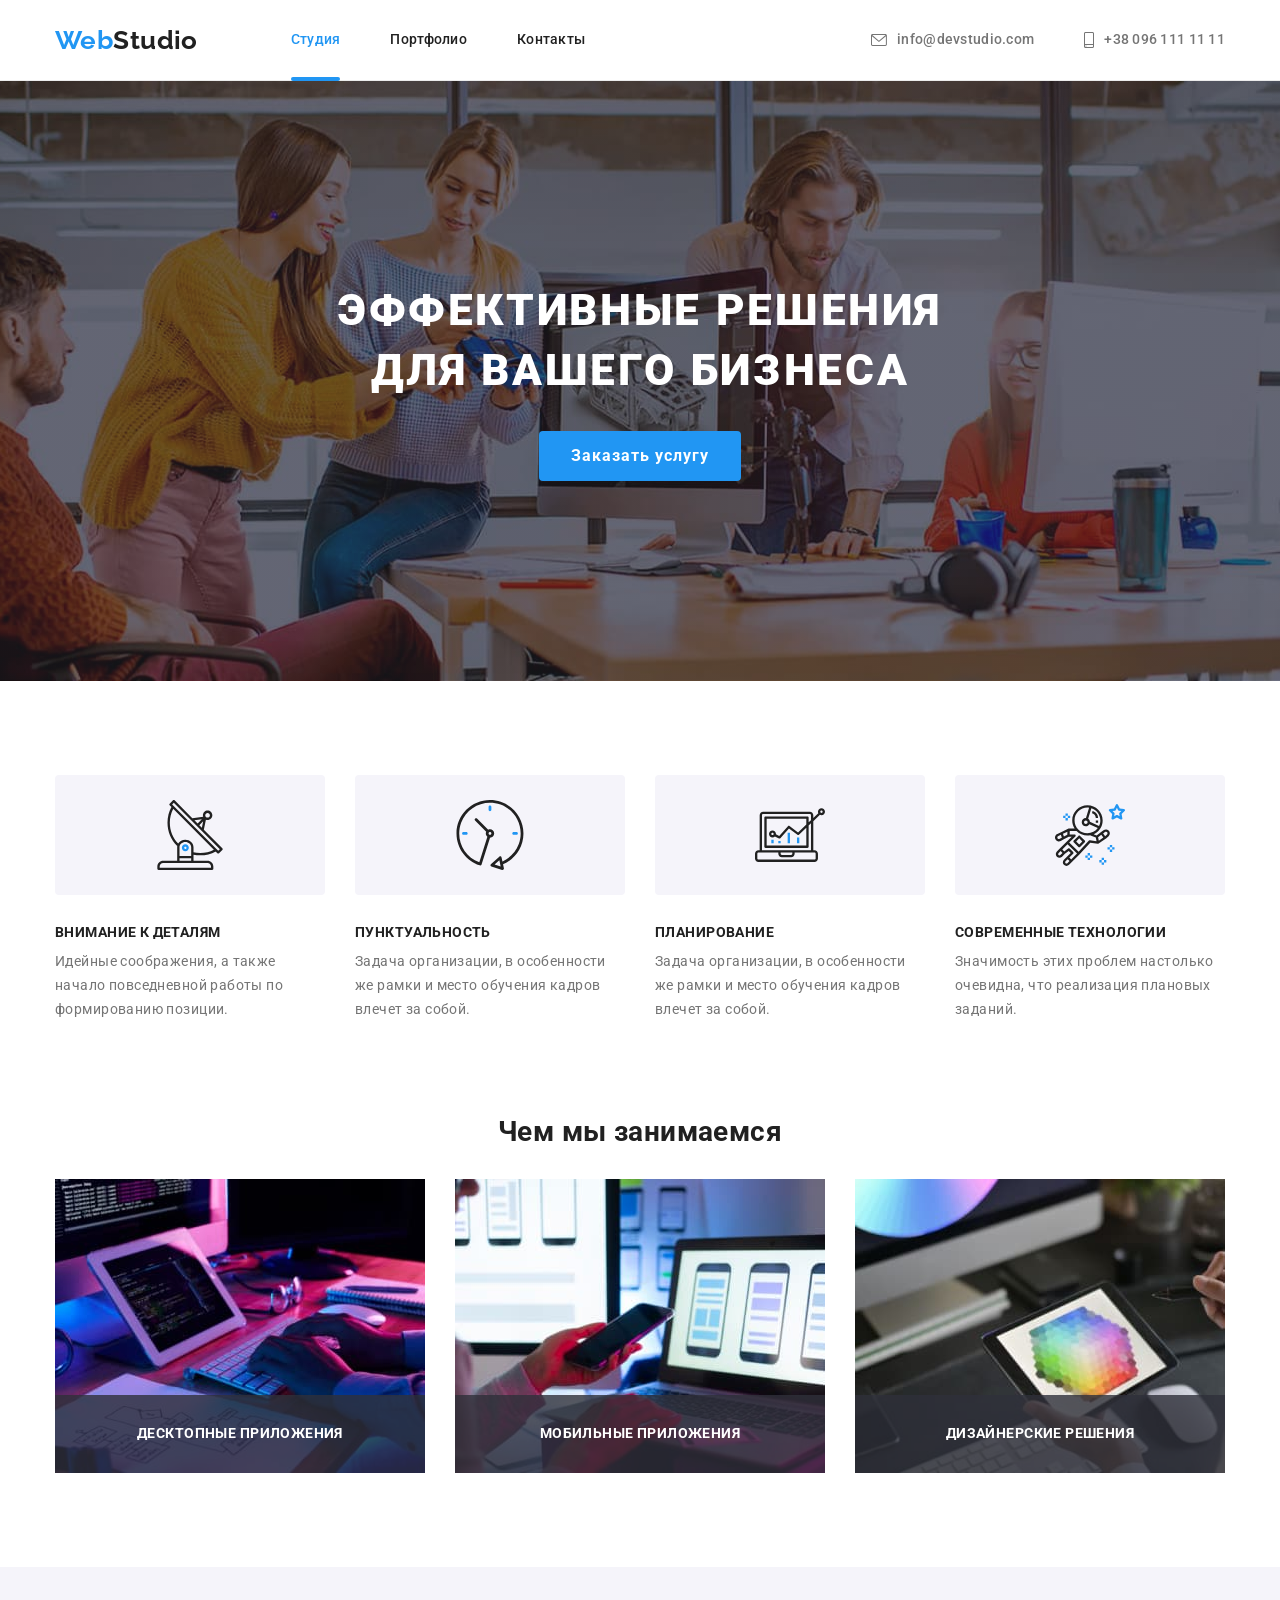
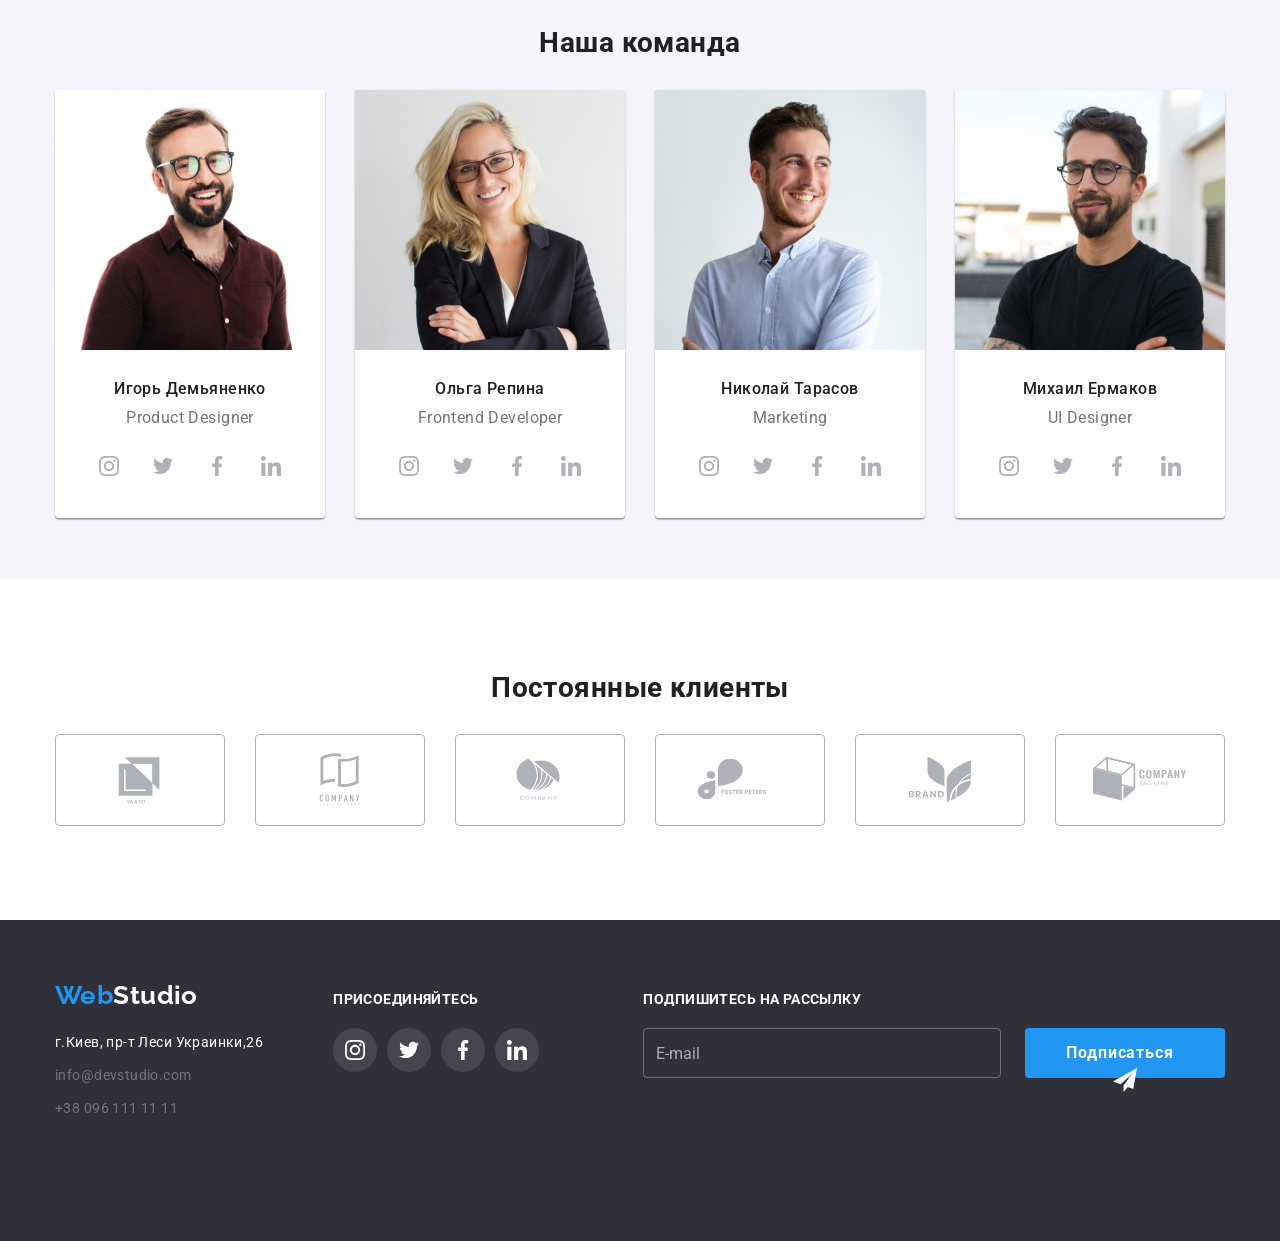
==== commit 7e8fd1d8: "final 3.0" ====
--- a/index.html
+++ b/index.html
@@ -31,7 +31,7 @@
       <ul class="list header__contacts">
 
         <li class="header__contact-item">
-        <a class="link  header__link" href="mailto:info@devstudio.com">
+        <a class="link header__contact-link " href="mailto:info@devstudio.com">
           <svg class="header__contack-icon" width="16" height="12">
             <use href="images/icons.svg#icon-envelope-hover"></use>
           </svg>info@devstudio.com
@@ -39,7 +39,7 @@
         </li>
 
         <li class="header__contact-item">
-          <a class="link  header__link" href="tel:+380961111111">
+          <a class="link  header__contact-link" href="tel:+380961111111">
             <svg class="header__contack-icon" width="10" height="16">
               <use href="images/icons.svg#icon-smartphone"></use>
             </svg>+38 096 111 11 11
@@ -65,16 +65,17 @@
         </svg>
       </button>
 
-      <div class="mobmenu_nav">
+      
         <ul class="list mobmenu__list">
           <li class="mobmenu__list-item"><a class="link mobmenu__link current" href="index.html">Студия</a></li>
           <li class="mobmenu__list-item"><a class="link  mobmenu__link" href="portfolio.html">Портфолио</a></li>
           <li class="mobmenu__list-item"><a class="link  mobmenu__link" href="">Контакты</a></li>
         </ul>
+      
       </div>
-      </div>
+
       <div class="mobile__wrap">
-      <div class="mob__contacts">
+      
       <ul class="list mob__contacts-list">
 
         <li class="mob__contacts-item">
@@ -90,28 +91,28 @@
           
         </li>
       </ul>
-      </div>
-
-      <div class="mob__social">
+    
+
+      
         <ul class="list mob__social-list">
           <li class="mob__social-item">
-            <a class="link mob__social-link" href="">Instagram</a>
+            <a class="link mob__social-link" href="" target="_blank" rel="noreferrer noopener">Instagram</a>
             
           </li>
           <li class="mob__social-item">
-            <a class="link mob__social-link" href="">Twitter</a>
+            <a class="link mob__social-link" href="" target="_blank" rel="noreferrer noopener">Twitter</a>
             
           </li>
           <li class="mob__social-item">
-            <a class="link mob__social-link" href="">Facebook</a>
+            <a class="link mob__social-link" href="" target="_blank" rel="noreferrer noopener">Facebook</a>
             
           </li>
           <li class="mob__social-item">
-            <a class="link mob__social-link" href="">LinkedIn</a>
+            <a class="link mob__social-link" href="" target="_blank" rel="noreferrer noopener">LinkedIn</a>
           </li>
         </ul>
         
-          </div>
+          
         </div>
       </div>
     </div>
@@ -555,7 +556,7 @@
      placeholder="E-mail"
      />
     </label>
-     <button class="service-btn footer-btn" type="button"><span class="footer-btn-txt">Подписаться</span>
+     <button class="service-btn" type="button"><span class="footer-btn-txt">Подписаться</span>
       <svg class="" width="24" height="24">
         <use href="images/icons.svg#icon-send"></use>
       </svg>
@@ -641,7 +642,7 @@
                 <svg class="policy-icon" width="16" height="15">
                   <use href="./images/icons.svg#icon-check"></use>
                 </svg>
-                </span>Соглашаюсь с рассылкой и принимаю  <a class="policy-link" href=""> Условия договора</a></label>
+                </span><span></a>Соглашаюсь с рассылкой и принимаю  <a class="policy-link" href=""> Условия договора</a></span></label>
             </div>
             <div class="modal-btn">
             <button class="service-btn " type="submit">Отправить</button>
--- a/css/main.min.css
+++ b/css/main.min.css
@@ -1,2 +1,2 @@
-:root{--first-color:  #212121;--second-color: #757575;--third-color:  #ffffff;--accent-color: #2196F3;--btn-hover-color: #188CE8;--bkground-color-one: #2F303A;--bkground-color-two: #F5F4FA;--header-line-color: #ECECEC;--work-name-bg:  rgba(47, 48, 58, 0.8);--icons-color: #AFB1B8;--footer-icon-bg: rgba(255, 255, 255, 0.1);--box-shadow: 0px 1px 3px rgba(0, 0, 0, 0.12), 0px 1px 1px rgba(0, 0, 0, 0.14), 0px 2px 1px rgba(0, 0, 0, 0.2);--border-line-color: #EEEEEE;--hover-button: 0px 3px 1px rgba(0, 0, 0, 0.1), 0px 1px 2px rgba(0, 0, 0, 0.08), 0px 2px 2px rgba(0, 0, 0, 0.12);--portfolio-item-shadow: 0px 1px 1px rgba(0, 0, 0, 0.12), 0px 4px 4px rgba(0, 0, 0, 0.06), 1px 4px 6px rgba(0, 0, 0, 0.16);--gradient-service: rgba(47, 48, 58, 0.4);--backdropp-color: rgba(0, 0, 0, 0.2);--transition-time: 250ms;--transition-function: cubic-bezier(0.4, 0, 0.2, 1)}p,h1,h2,h3,h4,h5,h6{margin:0}ul{margin:0;padding-left:0}img{display:block;width:100%;max-width:100%;height:auto}.list{list-style:none}body{font-family:'Roboto', sans-serif;font-size:14px;line-height:1.71;letter-spacing:0.03em;color:var(--second-color)}address{font-style:inherit}.link{text-decoration:none;color:inherit}.visually-hidden{position:absolute;width:1px;height:1px;margin:-1px;padding:0;overflow:hidden;border:0;clip:rect(0 0 0 0)}.is-hidden{opacity:0;pointer-events:none;visibility:hidden}.container{width:100%;padding-left:15px;padding-right:15px;margin:0 auto}@media screen and (min-width: 480px){.container{width:480px}}@media screen and (min-width: 768px){.container{width:768px}}@media screen and (min-width: 1200px){.container{width:1200px}}.section{padding-top:60px;padding-bottom:60px}@media screen and (min-width: 1200px){.section{padding-top:94px;padding-bottom:94px}}.service-btn{min-width:200px;max-height:50px;font-family:inherit;font-weight:700;font-size:16px;line-height:1.87;letter-spacing:0.06em;text-align:center;color:var(--third-color);background-color:var(--accent-color);cursor:pointer;padding:10px 32px;border:none;border-radius:4px;-webkit-transition:background-color var(--transition-time) var(--transition-function);transition:background-color var(--transition-time) var(--transition-function)}.service-btn:hover,.service-btn:focus{background-color:var(--btn-hover-color)}.main-title{font-weight:700;font-size:28px;line-height:1.17;text-align:center;color:var(--first-color);margin-bottom:30px}.social-list{display:-webkit-box;display:-ms-flexbox;display:flex;-webkit-box-pack:center;-ms-flex-pack:center;justify-content:center;-ms-flex-wrap:wrap;flex-wrap:wrap;margin-left:-10px;margin-top:-10px}.social-item{margin-top:10px;margin-left:10px}.social-item+.social-item{margin-left:10px}.social-link{width:44px;height:44px;display:-webkit-box;display:-ms-flexbox;display:flex;-webkit-box-pack:center;-ms-flex-pack:center;justify-content:center;-webkit-box-align:center;-ms-flex-align:center;align-items:center;border-radius:50%;color:var(--icons-color);-webkit-transition:background-color var(--transition-time) var(--transition-function),color var(--transition-time) var(--transition-function);transition:background-color var(--transition-time) var(--transition-function),color var(--transition-time) var(--transition-function)}.social-link:hover,.social-link:focus{background-color:var(--accent-color);color:var(--third-color)}.social-link-icon{fill:currentColor}.backdropp{width:100vw;height:100vh;position:fixed;top:0;background-color:var(--backdropp-color);-webkit-transition:opacity 500ms, visibility 500ms;transition:opacity 500ms, visibility 500ms}.backdropp.is-hidden .modal{-webkit-transform:translate(-50%, -50%) scale(0.1);transform:translate(-50%, -50%) scale(0.1)}.modal{width:450px;min-height:609px;background-color:var(--third-color);border-radius:4px;position:absolute;top:50%;left:50%;-webkit-transform:translate(-50%, -50%) scale(1);transform:translate(-50%, -50%) scale(1);-webkit-transition:-webkit-transform 500ms;transition:-webkit-transform 500ms;transition:transform 500ms;transition:transform 500ms, -webkit-transform 500ms;padding:40px}@media screen and (min-width: 1200px){.modal{width:528px;min-height:581px}}.modal-close{width:30px;height:30px;border-radius:50%;border:1px solid rgba(0,0,0,0.1);background-color:transparent;display:-webkit-box;display:-ms-flexbox;display:flex;-webkit-box-align:center;-ms-flex-align:center;align-items:center;-webkit-box-pack:center;-ms-flex-pack:center;justify-content:center;position:absolute;top:8px;right:8px;cursor:pointer;outline:none;-webkit-transition:fill var(--transition-time) var(--transition-function);transition:fill var(--transition-time) var(--transition-function)}.modal-close:hover,.modal-close:focus{fill:var(--accent-color)}.modal-title{font-weight:bold;font-size:20px;line-height:23px;text-align:center;color:var(--first-color);margin-bottom:12px}.form-field:not(:last-child){margin-bottom:10px}.form-input,.text-area{width:100%;height:40px;border:1px solid rgba(33,33,33,0.2);border-radius:4px;padding-left:40px;cursor:pointer;outline:none;-webkit-transition:border-color var(--transition-time) var(--transition-function);transition:border-color var(--transition-time) var(--transition-function)}.form-input:hover,.form-input:focus,.text-area:hover,.text-area:focus{border-color:var(--accent-color);color:var(--accent-color)}.form-input::-webkit-input-placeholder,.text-area::-webkit-input-placeholder{font-size:14px;line-height:1.14;letter-spacing:0.01em;color:rgba(117,117,117,0.5)}.form-input:-ms-input-placeholder,.text-area:-ms-input-placeholder{font-size:14px;line-height:1.14;letter-spacing:0.01em;color:rgba(117,117,117,0.5)}.form-input::-ms-input-placeholder,.text-area::-ms-input-placeholder{font-size:14px;line-height:1.14;letter-spacing:0.01em;color:rgba(117,117,117,0.5)}.form-input::placeholder,.text-area::placeholder{font-size:14px;line-height:1.14;letter-spacing:0.01em;color:rgba(117,117,117,0.5)}.form-input:focus+.form-icon{fill:var(--accent-color)}.input-txt{font-size:12px;line-height:1.16;letter-spacing:0.01em;color:var(--second-color)}.form-wrapper{margin-bottom:20px}.input-wrap{position:relative;color:var(--first-color);-webkit-transition:color var(--transition-time) var(--transition-function);transition:color var(--transition-time) var(--transition-function)}.input-wrap:hover{border-color:var(--accent-color);color:var(--accent-color)}.form-icon{position:absolute;left:12px;top:50%;-webkit-transform:translateY(-50%);transform:translateY(-50%);fill:currentColor;-webkit-transition:fill var(--transition-time) var(--transition-function);transition:fill var(--transition-time) var(--transition-function)}.text-area{height:120px;padding:12px 16px;resize:none}.policy{display:-webkit-box;display:-ms-flexbox;display:flex;-webkit-box-pack:center;-ms-flex-pack:center;justify-content:center;font-size:12px}@media screen and (min-width: 1200px){.policy{font-size:inherit}}.check-txt{display:-webkit-box;display:-ms-flexbox;display:flex;-webkit-box-align:center;-ms-flex-align:center;align-items:center;margin-bottom:30px}.policy-icon-wrap{width:16px;height:15px;border:2px solid var(--first-color);border-radius:2px;margin-right:8px;display:-webkit-box;display:-ms-flexbox;display:flex;-webkit-box-align:center;-ms-flex-align:center;align-items:center;-webkit-box-pack:center;-ms-flex-pack:center;justify-content:center;cursor:pointer;-webkit-transition:border var(--transition-time) var(--transition-function);transition:border var(--transition-time) var(--transition-function)}.policy-icon{fill:var(--third-color)}.policy-checkbox:hover+.check-txt .policy-icon-wrap,.policy-checkbox:focus+.check-txt .policy-icon-wrap{border:2px solid var(--accent-color)}.policy-checkbox:checked+.check-txt .policy-icon-wrap{border:none;background-color:var(--accent-color)}.policy-checkbox:checked .check-txt .policy-icon{fill:var(--third-color)}.policy-link{color:var(--accent-color);margin-left:2px}.modal-btn{display:-webkit-box;display:-ms-flexbox;display:flex;-webkit-box-pack:center;-ms-flex-pack:center;justify-content:center}.logo{font-family:'Raleway', sans-serif;font-weight:700;font-size:24px;line-height:1.16;color:var(--accent-color);display:-webkit-box;display:-ms-flexbox;display:flex}@media screen and (min-width: 1200px){.logo{font-size:26px;line-height:1.19}}.logo__header{color:var(--first-color)}.logo__footer{color:var(--third-color)}.header{border-bottom:1px solid var(--header-line-color)}@media screen and (max-width: 767px){.header__container{display:-webkit-box;display:-ms-flexbox;display:flex;padding:16px 15px 16px 15px;-webkit-box-align:center;-ms-flex-align:center;align-items:center}}@media screen and (min-width: 768px){.header__container{display:-webkit-box;display:-ms-flexbox;display:flex;-webkit-box-align:center;-ms-flex-align:center;align-items:center}}@media screen and (min-width: 768px){.header__nav-item:not(:last-child){margin-right:50px}}.header-logo{color:var(--first-color)}.header__nav{display:none}@media screen and (min-width: 768px) and (max-width: 1199px){.header__nav{display:-webkit-box;display:-ms-flexbox;display:flex;padding-top:32px;padding-bottom:32px;margin-left:88px;margin-right:84px}}@media screen and (min-width: 1200px){.header__nav{display:-webkit-box;display:-ms-flexbox;display:flex;margin-left:93px}}@media screen and (min-width: 768px){.header__nav-list{color:var(--first-color);display:-webkit-box;display:-ms-flexbox;display:flex}}.header__link{-webkit-transition:color var(--transition-time) var(--transition-function);transition:color var(--transition-time) var(--transition-function)}@media screen and (min-width: 768px){.header__link{font-size:12px;font-weight:500;line-height:1.14;letter-spacing:0.02em;display:block;display:-webkit-box;display:-ms-flexbox;display:flex;-webkit-box-align:center;-ms-flex-align:center;align-items:center;position:relative}}@media screen and (min-width: 1200px){.header__link{font-size:inherit;padding-top:32px;padding-bottom:32px}}.header__link:hover,.header__link:focus{color:var(--accent-color)}.header__contack-icon{fill:currentColor;margin-right:10px}@media screen and (min-width: 768px){.current{color:var(--accent-color)}.current::after{content:'';display:inline-block;width:100%;height:4px;background-color:var(--accent-color);position:absolute;bottom:-32px;left:0;border-radius:2px}}@media screen and (min-width: 1200px){.current::after{bottom:-1px}}.header__contacts{display:none}@media screen and (min-width: 768px) and (max-width: 1199px){.header__contacts{display:-webkit-box;display:-ms-flexbox;display:flex;-webkit-box-orient:vertical;-webkit-box-direction:normal;-ms-flex-direction:column;flex-direction:column}}@media screen and (min-width: 1200px){.header__contacts{display:-webkit-box;display:-ms-flexbox;display:flex;margin-left:auto}}@media screen and (min-width: 768px) and (max-width: 1199px){.header__contact-item:not(:last-child){margin-bottom:10px}}@media screen and (min-width: 1200px){.header__contact-item:not(:last-child){margin-right:50px}}@media screen and (min-width: 768px){.mobmenu{display:none}.menu-open-btn{display:none}}@media screen and (max-width: 767px){.mobmenu{position:fixed;background-color:white;top:0;left:0;width:100vw;height:100vh;z-index:1}.mob-container{padding:48px 0 48px 40px;position:relative;height:100%;display:-webkit-box;display:-ms-flexbox;display:flex;-webkit-box-orient:vertical;-webkit-box-direction:normal;-ms-flex-direction:column;flex-direction:column;-webkit-box-pack:justify;-ms-flex-pack:justify;justify-content:space-between}.mobmenu__list-item:not(:last-child){margin-bottom:35px}.mobmenu__link{font-family:Roboto;font-style:normal;font-size:40px;font-weight:500;line-height:1.17;letter-spacing:0.02em;color:var(--first-color);-webkit-transition:color var(--transition-time) var(--transition-function);transition:color var(--transition-time) var(--transition-function)}.mobmenu__link:hover,.mobmenu__link:focus{color:var(--accent-color)}.mob__contacts-list{margin-bottom:64px}.mob__contacts-item{margin-bottom:32px}.mob-tel{font-weight:500;font-size:34px;line-height:1.17;letter-spacing:0.02em;color:#2196F3}.mob-mail{font-weight:500;font-size:24px;line-height:1.16;letter-spacing:0.02em}.menu-open-btn{margin-left:auto}.mob__social-list{display:-webkit-box;display:-ms-flexbox;display:flex;margin-left:-10px}.mob__social-item:not(:last-child){border-right:1px solid rgba(33,33,33,0.2)}.mob__social-link{font-weight:500;font-size:18px;line-height:1.22;letter-spacing:0.02em;color:#2196F3;padding-left:10px;padding-right:10px}.menu-open-btn{background-color:transparent;display:-webkit-box;display:-ms-flexbox;display:flex;-webkit-box-align:center;-ms-flex-align:center;align-items:center;-webkit-box-pack:center;-ms-flex-pack:center;justify-content:center;border:none;cursor:pointer;outline:none;-webkit-transition:fill var(--transition-time) var(--transition-function);transition:fill var(--transition-time) var(--transition-function)}.menu-open-btn:hover,.menu-open-btn:focus{fill:var(--accent-color)}.menu-close-btn{position:absolute;top:10px;right:15px;width:40px;height:40px;background-color:transparent;display:-webkit-box;display:-ms-flexbox;display:flex;-webkit-box-align:center;-ms-flex-align:center;align-items:center;-webkit-box-pack:center;-ms-flex-pack:center;justify-content:center;border:none;cursor:pointer;outline:none;-webkit-transition:fill var(--transition-time) var(--transition-function);transition:fill var(--transition-time) var(--transition-function)}.menu-close-btn:hover,.menu-close-btn:focus{fill:var(--accent-color)}}@media screen and (max-width: 479px){.service{width:100%;height:100%;background-color:var(--bkground-color-one);background-image:-webkit-gradient(linear, left top, left bottom, from(var(--gradient-service)), to(var(--gradient-service))),url(../images/servicebg-mob-1x.jpg);background-image:linear-gradient(var(--gradient-service), var(--gradient-service)),url(../images/servicebg-mob-1x.jpg);background-repeat:no-repeat;background-size:cover;background-position:center;padding-top:118px;padding-bottom:118px}}@media screen and (max-width: 479px) and (min-device-pixel-ratio: 2), screen and (max-width: 479px) and (-webkit-min-device-pixel-ratio: 2), screen and (max-width: 479px) and (min-resolution: 192dpi), screen and (max-width: 479px) and (min-resolution: 2dppx){.service{background-image:-webkit-gradient(linear, left top, left bottom, from(var(--gradient-service)), to(var(--gradient-service))),url(../images/servicebg-mob-2x.jpg);background-image:linear-gradient(var(--gradient-service), var(--gradient-service)),url(../images/servicebg-mob-2x.jpg)}}@media screen and (min-width: 480px){.service{width:100%;height:100%;background-color:var(--bkground-color-one);background-image:-webkit-gradient(linear, left top, left bottom, from(var(--gradient-service)), to(var(--gradient-service))),url(../images/servicebg-mob-1x.jpg);background-image:linear-gradient(var(--gradient-service), var(--gradient-service)),url(../images/servicebg-mob-1x.jpg);background-repeat:no-repeat;background-size:cover;background-position:center;padding-top:118px;padding-bottom:118px}}@media screen and (min-width: 480px) and (min-device-pixel-ratio: 2), screen and (min-width: 480px) and (-webkit-min-device-pixel-ratio: 2), screen and (min-width: 480px) and (min-resolution: 192dpi), screen and (min-width: 480px) and (min-resolution: 2dppx){.service{background-image:-webkit-gradient(linear, left top, left bottom, from(var(--gradient-service)), to(var(--gradient-service))),url(../images/servicebg-mob-2x.jpg);background-image:linear-gradient(var(--gradient-service), var(--gradient-service)),url(../images/servicebg-mob-2x.jpg)}}@media screen and (min-width: 768px){.service{background-image:-webkit-gradient(linear, left top, left bottom, from(var(--gradient-service)), to(var(--gradient-service))),url(../images/servicebg-tab-1x.jpg);background-image:linear-gradient(var(--gradient-service), var(--gradient-service)),url(../images/servicebg-tab-1x.jpg);background-size:cover}}@media screen and (min-width: 768px) and (min-device-pixel-ratio: 2), screen and (min-width: 768px) and (-webkit-min-device-pixel-ratio: 2), screen and (min-width: 768px) and (min-resolution: 192dpi), screen and (min-width: 768px) and (min-resolution: 2dppx){.service{background-image:-webkit-gradient(linear, left top, left bottom, from(var(--gradient-service)), to(var(--gradient-service))),url(../images/servicebg-tab-2x.jpg);background-image:linear-gradient(var(--gradient-service), var(--gradient-service)),url(../images/servicebg-tab-2x.jpg)}}@media screen and (min-width: 1200px){.service{background-image:-webkit-gradient(linear, left top, left bottom, from(var(--gradient-service)), to(var(--gradient-service))),url(../images/servicebg.jpg);background-image:linear-gradient(var(--gradient-service), var(--gradient-service)),url(../images/servicebg.jpg);padding-top:200px;padding-bottom:200px;background-size:cover, 1600px auto}}@media screen and (min-width: 1200px) and (min-device-pixel-ratio: 2), screen and (min-width: 1200px) and (-webkit-min-device-pixel-ratio: 2), screen and (min-width: 1200px) and (min-resolution: 192dpi), screen and (min-width: 1200px) and (min-resolution: 2dppx){.service{background-image:-webkit-gradient(linear, left top, left bottom, from(var(--gradient-service)), to(var(--gradient-service))),url(../images/servicebg-2x.jpg);background-image:linear-gradient(var(--gradient-service), var(--gradient-service)),url(../images/servicebg-2x.jpg);padding-top:200px;padding-bottom:200px}}.service__items{display:-webkit-box;display:-ms-flexbox;display:flex;-webkit-box-orient:vertical;-webkit-box-direction:normal;-ms-flex-direction:column;flex-direction:column;-webkit-box-align:center;-ms-flex-align:center;align-items:center}.service-title{font-style:normal;font-weight:900;font-size:26px;line-height:1.62;text-align:center;letter-spacing:0.06em;text-transform:uppercase;color:var(--third-color);max-width:360px;margin-bottom:30px}@media screen and (min-width: 1200px){.service-title{font-size:44px;line-height:1.36;max-width:696px}}@media screen and (min-width: 768px){.advantage__list{display:-webkit-box;display:-ms-flexbox;display:flex;-ms-flex-wrap:wrap;flex-wrap:wrap;margin-left:-30px;margin-top:-30px}}@media screen and (min-width: 1200px){.advantage__list{display:-webkit-box;display:-ms-flexbox;display:flex;-ms-flex-wrap:wrap;flex-wrap:wrap;margin-left:-30px;margin-top:-30px}}@media screen and (min-width: 768px){.advantage__item{-ms-flex-preferred-size:calc(100%/2 - 30px);flex-basis:calc(100%/2 - 30px);margin-left:30px;margin-top:30px}}@media screen and (min-width: 1200px){.advantage__item{-ms-flex-preferred-size:calc(100%/4 - 30px);flex-basis:calc(100%/4 - 30px);margin-left:30px;margin-top:30px}}.advantage__item-icon{height:120px;background-color:var(--bkground-color-two);border-radius:4px;margin-bottom:30px;display:-webkit-box;display:-ms-flexbox;display:flex;-webkit-box-align:center;-ms-flex-align:center;align-items:center;-webkit-box-pack:center;-ms-flex-pack:center;justify-content:center}.advantage__item-title{font-size:14px;line-height:1.14;text-transform:uppercase;color:var(--first-color);margin-bottom:10px}@media screen and (max-width: 767px){.advantage__item-title{text-align:center}}.work{display:none}@media screen and (min-width: 1200px){.work{display:-webkit-box;display:-ms-flexbox;display:flex;padding-bottom:94px}}@media screen and (min-width: 1200px){.work-list{display:-webkit-box;display:-ms-flexbox;display:flex;-ms-flex-wrap:wrap;flex-wrap:wrap;margin-left:-30px;margin-top:-30px}}@media screen and (min-width: 1200px){.work-item{margin-left:30px;margin-top:30px;-ms-flex-preferred-size:calc(100%/3 - 30px);flex-basis:calc(100%/3 - 30px);position:relative}}@media screen and (min-width: 1200px){.work-name{background-color:var(--work-name-bg);position:absolute;width:100%;padding:27px;bottom:0;display:-webkit-box;display:-ms-flexbox;display:flex;-webkit-box-pack:center;-ms-flex-pack:center;justify-content:center;-webkit-box-align:center;-ms-flex-align:center;align-items:center}}@media screen and (min-width: 1200px){.work-name-txt{font-weight:bold;text-transform:uppercase;color:var(--third-color)}}.filters-list{display:-webkit-box;display:-ms-flexbox;display:flex;-ms-flex-wrap:wrap;flex-wrap:wrap;-webkit-box-pack:start;-ms-flex-pack:start;justify-content:flex-start;margin-bottom:40px}@media screen and (min-width: 768px){.filters-list{-webkit-box-pack:center;-ms-flex-pack:center;justify-content:center;margin-bottom:30px}}@media screen and (min-width: 1200px){.filters-list{margin-bottom:50px}}.filters-item:not(:last-child){margin-bottom:15px;margin-right:8px}.filters-btn{font-family:inherit;font-weight:500;font-size:16px;line-height:1.62;text-align:center;letter-spacing:0.03em;color:var(--first-color);background-color:var(--bkground-color-two);cursor:pointer;border-radius:4px;border:none;padding-left:22px;padding-right:22px;min-height:38px;-webkit-transition:background-color var(--transition-time) var(--transition-function),color var(--transition-time) var(--transition-function),-webkit-box-shadow var(--transition-time) var(--transition-function);transition:background-color var(--transition-time) var(--transition-function),color var(--transition-time) var(--transition-function),-webkit-box-shadow var(--transition-time) var(--transition-function);transition:background-color var(--transition-time) var(--transition-function),color var(--transition-time) var(--transition-function),box-shadow var(--transition-time) var(--transition-function);transition:background-color var(--transition-time) var(--transition-function),color var(--transition-time) var(--transition-function),box-shadow var(--transition-time) var(--transition-function),-webkit-box-shadow var(--transition-time) var(--transition-function)}.filters-btn:hover,.filters-btn:focus{color:var(--third-color);background-color:var(--accent-color);-webkit-box-shadow:var(--hover-button);box-shadow:var(--hover-button)}.current-filter{color:var(--third-color);background-color:var(--accent-color);-webkit-box-shadow:var(--hover-button);box-shadow:var(--hover-button)}.team{background-color:var(--bkground-color-two);padding-top:60px;padding-bottom:60px}.team-list{margin-bottom:-30px}@media screen and (min-width: 768px){.team-list{display:-webkit-box;display:-ms-flexbox;display:flex;-ms-flex-wrap:wrap;flex-wrap:wrap;margin-left:-30px;margin-top:-30px}}@media screen and (min-width: 1200px){.team-list{display:-webkit-box;display:-ms-flexbox;display:flex;-ms-flex-wrap:wrap;flex-wrap:wrap;margin-left:-30px;margin-top:-30px}}.team-item{background-color:var(--third-color);border-bottom-left-radius:4px;border-bottom-right-radius:4px;-webkit-box-shadow:var(--box-shadow);box-shadow:var(--box-shadow);padding-bottom:30px;margin-bottom:30px}@media screen and (min-width: 768px){.team-item{-ms-flex-preferred-size:calc(100%/2 - 30px);flex-basis:calc(100%/2 - 30px);margin-left:30px;margin-top:30px}}@media screen and (min-width: 1200px){.team-item{-ms-flex-preferred-size:calc(100%/4 - 30px);flex-basis:calc(100%/4 - 30px);margin-left:30px;margin-top:30px}}.team-name,.team-position{font-size:16px;line-height:1.18;text-align:center}.team-name{font-weight:500;color:var(--first-color);margin-top:30px;margin-bottom:10px}.team-position{margin-bottom:16px}.clients{padding-top:60px}@media screen and (min-width: 1200px){.clients{padding-top:94px}}.clients-list{-webkit-box-align:center;-ms-flex-align:center;align-items:center;-webkit-box-pack:center;-ms-flex-pack:center;justify-content:center}.clients-item{-ms-flex-preferred-size:calc(100%/2 - 30px);flex-basis:calc(100%/2 - 30px)}@media screen and (min-width: 768px){.clients-item{-ms-flex-preferred-size:calc(100%/3 - 30px);flex-basis:calc(100%/3 - 30px);margin-left:30px;margin-top:30px}}@media screen and (min-width: 1200px){.clients-item{-ms-flex-preferred-size:calc(100%/6 - 30px);flex-basis:calc(100%/6 - 30px);margin-left:30px;margin-top:30px}}.clients-link{height:92px;border:1px solid var(--icons-color);border-radius:4px;display:-webkit-box;display:-ms-flexbox;display:flex;-webkit-box-align:center;-ms-flex-align:center;align-items:center;-webkit-box-pack:center;-ms-flex-pack:center;justify-content:center;color:var(--icons-color);-webkit-transition:border-color var(--transition-time) var(--transition-function),color var(--transition-time) var(--transition-function);transition:border-color var(--transition-time) var(--transition-function),color var(--transition-time) var(--transition-function)}.clients-link-icon{fill:currentColor}.clients-link-icon:hover,.clients-link-icon:focus{border-color:var(--accent-color);color:var(--accent-color)}.footer{background-color:var(--bkground-color-one);padding-top:60px;padding-bottom:60px}.footer-info{-webkit-transition:color var(--transition-time) var(--transition-function);transition:color var(--transition-time) var(--transition-function)}.footer-info:hover,.footer-info:focus{color:var(--third-color)}.footer-address{color:var(--third-color)}.footer-logo-margin{margin-bottom:20px}.footer-wrap-item{display:-webkit-box;display:-ms-flexbox;display:flex;-webkit-box-orient:vertical;-webkit-box-direction:normal;-ms-flex-direction:column;flex-direction:column}@media screen and (max-width: 767px){.footer-wrap-item{width:100%}}@media screen and (max-width: 1199px){.footer-wrap-item{-ms-flex-preferred-size:calc(100%/2);flex-basis:calc(100%/2);text-align:center;-webkit-box-align:center;-ms-flex-align:center;align-items:center;padding-bottom:60px}}@media screen and (min-width: 1200px){.footer-wrap-item:not(:last-child){margin-right:70px}}.footer-item:not(:last-child){margin-bottom:8px}@media screen and (min-width: 1200px){.footer-item:not(:last-child){margin-bottom:9px}}@media screen and (min-width: 1200px){.footer-wrap-item:last-child{margin-left:auto}}.footer-wrap{display:-webkit-box;display:-ms-flexbox;display:flex}@media screen and (max-width: 767px){.footer-wrap{-webkit-box-orient:vertical;-webkit-box-direction:normal;-ms-flex-direction:column;flex-direction:column;-webkit-box-align:center;-ms-flex-align:center;align-items:center;-webkit-box-pack:center;-ms-flex-pack:center;justify-content:center}}@media screen and (min-width: 768px){.footer-wrap{-ms-flex-wrap:wrap;flex-wrap:wrap;-ms-flex-pack:distribute;justify-content:space-around;-webkit-box-align:baseline;-ms-flex-align:baseline;align-items:baseline}}@media screen and (min-width: 1200px){.footer-wrap{-ms-flex-wrap:wrap;flex-wrap:wrap;-webkit-box-align:baseline;-ms-flex-align:baseline;align-items:baseline}}.footer-txt{font-size:14px;line-height:1.14;font-weight:bold;text-transform:uppercase;margin-bottom:20px;color:var(--third-color)}.footer-label{display:-webkit-box;display:-ms-flexbox;display:flex;-webkit-box-orient:vertical;-webkit-box-direction:normal;-ms-flex-direction:column;flex-direction:column;width:100%}.footer-link{background-color:var(--footer-icon-bg);color:var(--third-color);-webkit-transition:background-color var(--transition-time) var(--transition-function),color var(--transition-time) var(--transition-function);transition:background-color var(--transition-time) var(--transition-function),color var(--transition-time) var(--transition-function)}.footer-form{display:-webkit-box;display:-ms-flexbox;display:flex}@media screen and (max-width: 1199px){.footer-form{text-align:center;-webkit-box-orient:vertical;-webkit-box-direction:normal;-ms-flex-direction:column;flex-direction:column;-webkit-box-align:center;-ms-flex-align:center;align-items:center;width:100%}}@media screen and (min-width: 1200px){.footer-form{-webkit-box-align:end;-ms-flex-align:end;align-items:flex-end}}.footer-input{max-width:450px;width:100%;height:50px;-webkit-box-sizing:border-box;box-sizing:border-box;background-color:transparent;border:1px solid rgba(255,255,255,0.3);border-radius:4px;outline:none;padding-left:12px;font-size:16px;line-height:1.25;color:rgba(255,255,255,0.6);cursor:pointer;-webkit-transition:border-color var(--transition-time) var(--transition-function);transition:border-color var(--transition-time) var(--transition-function)}@media screen and (min-width: 768px){.footer-input{width:450px;margin-right:12px}}@media screen and (min-width: 1200px){.footer-input{width:358px;margin-right:12px}}.footer-input:hover,.footer-input:focus{border-color:var(--third-color)}.footer-input::-webkit-input-placeholder{font-size:16px;line-height:1.25;color:rgba(255,255,255,0.6)}.footer-input:-ms-input-placeholder{font-size:16px;line-height:1.25;color:rgba(255,255,255,0.6)}.footer-input::-ms-input-placeholder{font-size:16px;line-height:1.25;color:rgba(255,255,255,0.6)}.footer-input::placeholder{font-size:16px;line-height:1.25;color:rgba(255,255,255,0.6)}.footer-btn{display:-webkit-box;display:-ms-flexbox;display:flex;-webkit-box-align:center;-ms-flex-align:center;align-items:center}@media screen and (max-width: 1199px){.footer-btn{margin-top:20px}}.footer-btn-txt{margin-right:10px}.example-list{padding:0;margin:0;list-style:none}@media screen and (min-width: 768px){.example-list{display:-webkit-box;display:-ms-flexbox;display:flex;-ms-flex-wrap:wrap;flex-wrap:wrap;margin-left:-30px;margin-top:-30px}}@media screen and (min-width: 768px){.example-item{margin-left:30px;margin-top:30px;-ms-flex-preferred-size:calc(100%/2 - 30px);flex-basis:calc(100%/2 - 30px)}}@media screen and (min-width: 1200px){.example-item{-ms-flex-preferred-size:calc(100%/3 - 30px);flex-basis:calc(100%/3 - 30px)}}@media screen and (max-width: 767px){.example-item:not(:last-child){margin-bottom:30px}}.example-link{display:-webkit-box;display:-ms-flexbox;display:flex;-webkit-box-orient:vertical;-webkit-box-direction:normal;-ms-flex-direction:column;flex-direction:column;height:100%;-webkit-transition:-webkit-box-shadow var(--transition-time) var(--transition-function);transition:-webkit-box-shadow var(--transition-time) var(--transition-function);transition:box-shadow var(--transition-time) var(--transition-function);transition:box-shadow var(--transition-time) var(--transition-function), -webkit-box-shadow var(--transition-time) var(--transition-function)}.example-link:hover,.example-link:focus{-webkit-box-shadow:var(--portfolio-item-shadow);box-shadow:var(--portfolio-item-shadow)}.example-link:hover .example-item-txt,.example-link:focus .example-item-txt{opacity:1;-webkit-transform:translateY(0);transform:translateY(0)}.example-item-wrap{position:relative;overflow:hidden}.example-item-txt{position:absolute;top:0;left:0;opacity:0;background-color:rgba(33,150,243,0.9);color:var(--third-color);font-size:18px;line-height:28px;padding:63px 24px;height:100%;-webkit-transform:translateY(100%);transform:translateY(100%);-webkit-transition:-webkit-transform 500ms var(--transition-function);transition:-webkit-transform 500ms var(--transition-function);transition:transform 500ms var(--transition-function);transition:transform 500ms var(--transition-function), -webkit-transform 500ms var(--transition-function)}.border{border-left:1px solid var(--border-line-color);border-right:1px solid var(--border-line-color);border-bottom:1px solid var(--border-line-color);padding:20px 24px;-webkit-box-flex:1;-ms-flex-positive:1;flex-grow:1}.example-name{font-weight:700;font-size:18px;line-height:2;letter-spacing:0.06em;color:var(--first-color);margin-bottom:4px}.example-type{font-size:16px;line-height:1.87}.clients-list{display:-webkit-box;display:-ms-flexbox;display:flex;-ms-flex-wrap:wrap;flex-wrap:wrap;margin-left:-30px;margin-top:-30px}.clients-item{margin-left:30px;margin-top:30px}
+:root{--first-color:  #212121;--second-color: #757575;--third-color:  #ffffff;--accent-color: #2196F3;--btn-hover-color: #188CE8;--bkground-color-one: #2F303A;--bkground-color-two: #F5F4FA;--header-line-color: #ECECEC;--work-name-bg:  rgba(47, 48, 58, 0.8);--icons-color: #AFB1B8;--footer-icon-bg: rgba(255, 255, 255, 0.1);--box-shadow: 0px 1px 3px rgba(0, 0, 0, 0.12), 0px 1px 1px rgba(0, 0, 0, 0.14), 0px 2px 1px rgba(0, 0, 0, 0.2);--border-line-color: #EEEEEE;--hover-button: 0px 3px 1px rgba(0, 0, 0, 0.1), 0px 1px 2px rgba(0, 0, 0, 0.08), 0px 2px 2px rgba(0, 0, 0, 0.12);--portfolio-item-shadow: 0px 1px 1px rgba(0, 0, 0, 0.12), 0px 4px 4px rgba(0, 0, 0, 0.06), 1px 4px 6px rgba(0, 0, 0, 0.16);--gradient-service: rgba(47, 48, 58, 0.4);--backdropp-color: rgba(0, 0, 0, 0.2);--transition-time: 250ms;--transition-function: cubic-bezier(0.4, 0, 0.2, 1)}p,h1,h2,h3,h4,h5,h6{margin:0}ul{margin:0;padding-left:0}img{display:block;width:100%;max-width:100%;height:auto}.list{list-style:none}body{font-family:'Roboto', sans-serif;font-size:14px;line-height:1.71;letter-spacing:0.03em;color:var(--second-color)}address{font-style:inherit}.link{text-decoration:none;color:inherit}.no-scroll{overflow:hidden}.visually-hidden{position:absolute;width:1px;height:1px;margin:-1px;padding:0;overflow:hidden;border:0;clip:rect(0 0 0 0)}.is-hidden{opacity:0;pointer-events:none;visibility:hidden}.container{width:100%;padding-left:15px;padding-right:15px;margin:0 auto}@media screen and (min-width: 480px){.container{width:480px}}@media screen and (min-width: 768px){.container{width:768px}}@media screen and (min-width: 1200px){.container{width:1200px}}.section{padding-top:60px;padding-bottom:60px}@media screen and (min-width: 1200px){.section{padding-top:94px;padding-bottom:94px}}.service-btn{min-width:200px;max-height:50px;font-family:inherit;font-weight:700;font-size:16px;line-height:1.87;letter-spacing:0.06em;text-align:center;color:var(--third-color);background-color:var(--accent-color);cursor:pointer;padding:10px 32px;border:none;border-radius:4px;-webkit-transition:background-color var(--transition-time) var(--transition-function);transition:background-color var(--transition-time) var(--transition-function)}.service-btn:hover,.service-btn:focus{background-color:var(--btn-hover-color)}.main-title{font-weight:700;font-size:28px;line-height:1.17;text-align:center;color:var(--first-color);margin-bottom:30px}.social-list{display:-webkit-box;display:-ms-flexbox;display:flex;-webkit-box-pack:center;-ms-flex-pack:center;justify-content:center;-ms-flex-wrap:wrap;flex-wrap:wrap;margin-left:-10px;margin-top:-10px}.social-item{margin-top:10px;margin-left:10px}.social-item+.social-item{margin-left:10px}.social-link{width:44px;height:44px;display:-webkit-box;display:-ms-flexbox;display:flex;-webkit-box-pack:center;-ms-flex-pack:center;justify-content:center;-webkit-box-align:center;-ms-flex-align:center;align-items:center;border-radius:50%;color:var(--icons-color);-webkit-transition:background-color var(--transition-time) var(--transition-function),color var(--transition-time) var(--transition-function);transition:background-color var(--transition-time) var(--transition-function),color var(--transition-time) var(--transition-function)}.social-link:hover,.social-link:focus{background-color:var(--accent-color);color:var(--third-color)}.social-link-icon{fill:currentColor}.backdropp{width:100vw;height:100vh;position:fixed;top:0;background-color:var(--backdropp-color);-webkit-transition:opacity 500ms, visibility 500ms;transition:opacity 500ms, visibility 500ms}.backdropp.is-hidden .modal{-webkit-transform:translate(-50%, -50%) scale(0.1);transform:translate(-50%, -50%) scale(0.1)}.modal{max-width:450px;width:100%;min-height:609px;background-color:var(--third-color);border-radius:4px;position:absolute;top:50%;left:50%;-webkit-transform:translate(-50%, -50%) scale(1);transform:translate(-50%, -50%) scale(1);-webkit-transition:-webkit-transform 500ms;transition:-webkit-transform 500ms;transition:transform 500ms;transition:transform 500ms, -webkit-transform 500ms;padding:40px}@media screen and (min-width: 1200px){.modal{width:528px;min-height:581px}}.modal-close{width:30px;height:30px;border-radius:50%;border:1px solid rgba(0,0,0,0.1);background-color:transparent;display:-webkit-box;display:-ms-flexbox;display:flex;-webkit-box-align:center;-ms-flex-align:center;align-items:center;-webkit-box-pack:center;-ms-flex-pack:center;justify-content:center;position:absolute;top:8px;right:8px;cursor:pointer;outline:none;-webkit-transition:fill var(--transition-time) var(--transition-function);transition:fill var(--transition-time) var(--transition-function)}.modal-close:hover,.modal-close:focus{fill:var(--accent-color)}.modal-title{font-weight:bold;font-size:20px;line-height:23px;text-align:center;color:var(--first-color);margin-bottom:12px}.form-field:not(:last-child){margin-bottom:10px}.form-input,.text-area{width:100%;height:40px;border:1px solid rgba(33,33,33,0.2);border-radius:4px;padding-left:40px;cursor:pointer;outline:none;-webkit-transition:border-color var(--transition-time) var(--transition-function);transition:border-color var(--transition-time) var(--transition-function)}.form-input:hover,.form-input:focus,.text-area:hover,.text-area:focus{border-color:var(--accent-color);color:var(--accent-color)}.form-input::-webkit-input-placeholder,.text-area::-webkit-input-placeholder{font-size:14px;line-height:1.14;letter-spacing:0.01em;color:rgba(117,117,117,0.5)}.form-input:-ms-input-placeholder,.text-area:-ms-input-placeholder{font-size:14px;line-height:1.14;letter-spacing:0.01em;color:rgba(117,117,117,0.5)}.form-input::-ms-input-placeholder,.text-area::-ms-input-placeholder{font-size:14px;line-height:1.14;letter-spacing:0.01em;color:rgba(117,117,117,0.5)}.form-input::placeholder,.text-area::placeholder{font-size:14px;line-height:1.14;letter-spacing:0.01em;color:rgba(117,117,117,0.5)}.form-input:focus+.form-icon{fill:var(--accent-color)}.input-txt{font-size:12px;line-height:1.16;letter-spacing:0.01em;color:var(--second-color)}.form-wrapper{margin-bottom:20px}.input-wrap{position:relative;color:var(--first-color);-webkit-transition:color var(--transition-time) var(--transition-function);transition:color var(--transition-time) var(--transition-function)}.input-wrap:hover{border-color:var(--accent-color);color:var(--accent-color)}.form-icon{position:absolute;left:12px;top:50%;-webkit-transform:translateY(-50%);transform:translateY(-50%);fill:currentColor;-webkit-transition:fill var(--transition-time) var(--transition-function);transition:fill var(--transition-time) var(--transition-function)}.text-area{height:120px;padding:12px 16px;resize:none}.policy{display:-webkit-box;display:-ms-flexbox;display:flex;-webkit-box-pack:center;-ms-flex-pack:center;justify-content:center;font-size:12px}@media screen and (min-width: 1200px){.policy{font-size:inherit}}.check-txt{display:-webkit-box;display:-ms-flexbox;display:flex;-webkit-box-align:center;-ms-flex-align:center;align-items:center;margin-bottom:30px}.policy-icon-wrap{width:16px;height:15px;border:2px solid var(--first-color);border-radius:2px;margin-right:8px;display:-webkit-box;display:-ms-flexbox;display:flex;-webkit-box-align:center;-ms-flex-align:center;align-items:center;-webkit-box-pack:center;-ms-flex-pack:center;justify-content:center;cursor:pointer;-webkit-transition:border var(--transition-time) var(--transition-function);transition:border var(--transition-time) var(--transition-function)}.policy-icon{fill:var(--third-color)}.policy-checkbox:hover+.check-txt .policy-icon-wrap,.policy-checkbox:focus+.check-txt .policy-icon-wrap{border:2px solid var(--accent-color)}.policy-checkbox:checked+.check-txt .policy-icon-wrap{border:none;background-color:var(--accent-color)}.policy-checkbox:checked .check-txt .policy-icon{fill:var(--third-color)}.policy-link{color:var(--accent-color);margin-left:2px}.modal-btn{display:-webkit-box;display:-ms-flexbox;display:flex;-webkit-box-pack:center;-ms-flex-pack:center;justify-content:center}.logo{font-family:'Raleway', sans-serif;font-weight:700;font-size:24px;line-height:1.16;color:var(--accent-color);display:-webkit-box;display:-ms-flexbox;display:flex}@media screen and (min-width: 1200px){.logo{font-size:26px;line-height:1.19}}.logo__header{color:var(--first-color)}.logo__footer{color:var(--third-color)}.header{border-bottom:1px solid var(--header-line-color)}@media screen and (max-width: 767px){.header__container{display:-webkit-box;display:-ms-flexbox;display:flex;padding:16px 15px 16px 15px;-webkit-box-align:center;-ms-flex-align:center;align-items:center}}@media screen and (min-width: 768px){.header__container{display:-webkit-box;display:-ms-flexbox;display:flex;-webkit-box-align:center;-ms-flex-align:center;align-items:center}}@media screen and (min-width: 768px){.header__nav-item:not(:last-child){margin-right:50px}}.header-logo{color:var(--first-color)}.header__nav{display:none}@media screen and (min-width: 768px) and (max-width: 1199px){.header__nav{display:-webkit-box;display:-ms-flexbox;display:flex;margin-left:88px}}@media screen and (min-width: 1200px){.header__nav{display:-webkit-box;display:-ms-flexbox;display:flex;margin-left:93px}}@media screen and (min-width: 768px){.header__nav-list{color:var(--first-color);display:-webkit-box;display:-ms-flexbox;display:flex}}.header__link{-webkit-transition:color var(--transition-time) var(--transition-function);transition:color var(--transition-time) var(--transition-function)}@media screen and (min-width: 768px){.header__link{font-size:12px;font-weight:500;line-height:1.14;letter-spacing:0.02em;display:block;display:-webkit-box;display:-ms-flexbox;display:flex;-webkit-box-align:center;-ms-flex-align:center;align-items:center;position:relative;padding-top:32px;padding-bottom:32px}}@media screen and (min-width: 1200px){.header__link{font-size:inherit;padding-top:32px;padding-bottom:32px}}.header__link:hover,.header__link:focus{color:var(--accent-color)}.header__contack-icon{fill:currentColor;margin-right:10px}@media screen and (max-width: 767px){.current{color:var(--accent-color)}}@media screen and (min-width: 768px){.current{color:var(--accent-color)}.current::after{content:'';display:inline-block;width:100%;height:4px;background-color:var(--accent-color);position:absolute;bottom:-1px;left:0;border-radius:2px}}.header__contacts{display:none}@media screen and (min-width: 768px) and (max-width: 1199px){.header__contacts{display:-webkit-box;display:-ms-flexbox;display:flex;-webkit-box-orient:vertical;-webkit-box-direction:normal;-ms-flex-direction:column;flex-direction:column;margin-left:auto}}@media screen and (min-width: 1200px){.header__contacts{display:-webkit-box;display:-ms-flexbox;display:flex;margin-left:auto}}.header__contact-link{display:-webkit-box;display:-ms-flexbox;display:flex;-webkit-box-align:center;-ms-flex-align:center;align-items:center;font-size:12px;font-weight:500;line-height:1.14;letter-spacing:0.02em;-webkit-transition:color var(--transition-time) var(--transition-function);transition:color var(--transition-time) var(--transition-function)}@media screen and (min-width: 1200px){.header__contact-link{font-size:14px}}.header__contact-link:hover,.header__contact-link:focus{color:var(--accent-color)}@media screen and (min-width: 768px) and (max-width: 1199px){.header__contact-item:not(:last-child){margin-bottom:10px}}@media screen and (min-width: 1200px){.header__contact-item:not(:last-child){margin-right:50px}}@media screen and (min-width: 768px){.mobmenu{display:none}.menu-open-btn{display:none}}@media screen and (max-width: 767px){.mobmenu{position:fixed;background-color:white;top:0;left:0;width:100vw;height:100vh;z-index:1}.mob-container{padding:48px 40px;position:relative;height:100%;display:-webkit-box;display:-ms-flexbox;display:flex;-webkit-box-orient:vertical;-webkit-box-direction:normal;-ms-flex-direction:column;flex-direction:column;-webkit-box-pack:justify;-ms-flex-pack:justify;justify-content:space-between}.mobmenu__list-item:not(:last-child){margin-bottom:35px}.mobmenu__link{font-family:Roboto;font-style:normal;font-size:40px;font-weight:500;line-height:1.17;letter-spacing:0.02em;color:var(--first-color);-webkit-transition:color var(--transition-time) var(--transition-function);transition:color var(--transition-time) var(--transition-function)}.mobmenu__link:hover,.mobmenu__link:focus,.mobmenu__link.current{color:var(--accent-color)}.mob__contacts-list{margin-bottom:64px}.mob__contacts-item{margin-bottom:32px}.mob-tel{font-weight:500;font-size:34px;line-height:1.17;letter-spacing:0.02em;color:#2196F3}.mob-mail{font-weight:500;font-size:24px;line-height:1.16;letter-spacing:0.02em}.menu-open-btn{margin-left:auto}.mob__social-list{display:-webkit-box;display:-ms-flexbox;display:flex;-ms-flex-wrap:wrap;flex-wrap:wrap;margin-left:-10px;margin-top:-10px}.mob__social-item{margin-left:10px;margin-top:10px}.mob__social-item:not(:last-child){border-right:1px solid rgba(33,33,33,0.2)}.mob__social-link{font-weight:500;font-size:18px;line-height:1.22;letter-spacing:0.02em;color:#2196F3;padding-left:10px;padding-right:10px}.menu-open-btn{background-color:transparent;display:-webkit-box;display:-ms-flexbox;display:flex;-webkit-box-align:center;-ms-flex-align:center;align-items:center;-webkit-box-pack:center;-ms-flex-pack:center;justify-content:center;border:none;cursor:pointer;outline:none;-webkit-transition:fill var(--transition-time) var(--transition-function);transition:fill var(--transition-time) var(--transition-function)}.menu-open-btn:hover,.menu-open-btn:focus{fill:var(--accent-color)}.menu-close-btn{position:absolute;top:10px;right:15px;width:40px;height:40px;background-color:transparent;display:-webkit-box;display:-ms-flexbox;display:flex;-webkit-box-align:center;-ms-flex-align:center;align-items:center;-webkit-box-pack:center;-ms-flex-pack:center;justify-content:center;border:none;cursor:pointer;outline:none;-webkit-transition:fill var(--transition-time) var(--transition-function);transition:fill var(--transition-time) var(--transition-function)}.menu-close-btn:hover,.menu-close-btn:focus{fill:var(--accent-color)}}@media screen and (max-width: 479px){.service{width:100%;height:100%;background-color:var(--bkground-color-one);background-image:-webkit-gradient(linear, left top, left bottom, from(var(--gradient-service)), to(var(--gradient-service))),url(../images/servicebg-mob-1x.jpg);background-image:linear-gradient(var(--gradient-service), var(--gradient-service)),url(../images/servicebg-mob-1x.jpg);background-repeat:no-repeat;background-size:cover;background-position:center;padding-top:118px;padding-bottom:118px}}@media screen and (max-width: 479px) and (min-device-pixel-ratio: 2), screen and (max-width: 479px) and (-webkit-min-device-pixel-ratio: 2), screen and (max-width: 479px) and (min-resolution: 192dpi), screen and (max-width: 479px) and (min-resolution: 2dppx){.service{background-image:-webkit-gradient(linear, left top, left bottom, from(var(--gradient-service)), to(var(--gradient-service))),url(../images/servicebg-mob-2x.jpg);background-image:linear-gradient(var(--gradient-service), var(--gradient-service)),url(../images/servicebg-mob-2x.jpg)}}@media screen and (min-width: 480px){.service{width:100%;height:100%;background-color:var(--bkground-color-one);background-image:-webkit-gradient(linear, left top, left bottom, from(var(--gradient-service)), to(var(--gradient-service))),url(../images/servicebg-mob-1x.jpg);background-image:linear-gradient(var(--gradient-service), var(--gradient-service)),url(../images/servicebg-mob-1x.jpg);background-repeat:no-repeat;background-size:cover;background-position:center;padding-top:118px;padding-bottom:118px}}@media screen and (min-width: 480px) and (min-device-pixel-ratio: 2), screen and (min-width: 480px) and (-webkit-min-device-pixel-ratio: 2), screen and (min-width: 480px) and (min-resolution: 192dpi), screen and (min-width: 480px) and (min-resolution: 2dppx){.service{background-image:-webkit-gradient(linear, left top, left bottom, from(var(--gradient-service)), to(var(--gradient-service))),url(../images/servicebg-mob-2x.jpg);background-image:linear-gradient(var(--gradient-service), var(--gradient-service)),url(../images/servicebg-mob-2x.jpg)}}@media screen and (min-width: 768px){.service{background-image:-webkit-gradient(linear, left top, left bottom, from(var(--gradient-service)), to(var(--gradient-service))),url(../images/servicebg-tab-1x.jpg);background-image:linear-gradient(var(--gradient-service), var(--gradient-service)),url(../images/servicebg-tab-1x.jpg);background-size:cover}}@media screen and (min-width: 768px) and (min-device-pixel-ratio: 2), screen and (min-width: 768px) and (-webkit-min-device-pixel-ratio: 2), screen and (min-width: 768px) and (min-resolution: 192dpi), screen and (min-width: 768px) and (min-resolution: 2dppx){.service{background-image:-webkit-gradient(linear, left top, left bottom, from(var(--gradient-service)), to(var(--gradient-service))),url(../images/servicebg-tab-2x.jpg);background-image:linear-gradient(var(--gradient-service), var(--gradient-service)),url(../images/servicebg-tab-2x.jpg)}}@media screen and (min-width: 1200px){.service{background-image:-webkit-gradient(linear, left top, left bottom, from(var(--gradient-service)), to(var(--gradient-service))),url(../images/servicebg.jpg);background-image:linear-gradient(var(--gradient-service), var(--gradient-service)),url(../images/servicebg.jpg);padding-top:200px;padding-bottom:200px;background-size:cover, 1600px auto}}@media screen and (min-width: 1200px) and (min-device-pixel-ratio: 2), screen and (min-width: 1200px) and (-webkit-min-device-pixel-ratio: 2), screen and (min-width: 1200px) and (min-resolution: 192dpi), screen and (min-width: 1200px) and (min-resolution: 2dppx){.service{background-image:-webkit-gradient(linear, left top, left bottom, from(var(--gradient-service)), to(var(--gradient-service))),url(../images/servicebg-2x.jpg);background-image:linear-gradient(var(--gradient-service), var(--gradient-service)),url(../images/servicebg-2x.jpg);padding-top:200px;padding-bottom:200px}}.service__items{display:-webkit-box;display:-ms-flexbox;display:flex;-webkit-box-orient:vertical;-webkit-box-direction:normal;-ms-flex-direction:column;flex-direction:column;-webkit-box-align:center;-ms-flex-align:center;align-items:center}.service-title{font-style:normal;font-weight:900;font-size:26px;line-height:1.62;text-align:center;letter-spacing:0.06em;text-transform:uppercase;color:var(--third-color);max-width:360px;margin-bottom:30px}@media screen and (min-width: 1200px){.service-title{font-size:44px;line-height:1.36;max-width:696px}}@media screen and (min-width: 768px){.advantage__list{display:-webkit-box;display:-ms-flexbox;display:flex;-ms-flex-wrap:wrap;flex-wrap:wrap;margin-left:-30px;margin-top:-30px}}@media screen and (min-width: 1200px){.advantage__list{display:-webkit-box;display:-ms-flexbox;display:flex;-ms-flex-wrap:wrap;flex-wrap:wrap;margin-left:-30px;margin-top:-30px}}@media screen and (min-width: 768px){.advantage__item{-ms-flex-preferred-size:calc(100%/2 - 30px);flex-basis:calc(100%/2 - 30px);margin-left:30px;margin-top:30px}}@media screen and (min-width: 1200px){.advantage__item{-ms-flex-preferred-size:calc(100%/4 - 30px);flex-basis:calc(100%/4 - 30px);margin-left:30px;margin-top:30px}}.advantage__item-icon{height:120px;background-color:var(--bkground-color-two);border-radius:4px;margin-bottom:30px;display:-webkit-box;display:-ms-flexbox;display:flex;-webkit-box-align:center;-ms-flex-align:center;align-items:center;-webkit-box-pack:center;-ms-flex-pack:center;justify-content:center}.advantage__item-title{font-size:14px;line-height:1.14;text-transform:uppercase;color:var(--first-color);margin-bottom:10px}@media screen and (max-width: 767px){.advantage__item-title{text-align:center}}.work{display:none}@media screen and (min-width: 1200px){.work{display:-webkit-box;display:-ms-flexbox;display:flex;padding-bottom:94px}}@media screen and (min-width: 1200px){.work-list{display:-webkit-box;display:-ms-flexbox;display:flex;-ms-flex-wrap:wrap;flex-wrap:wrap;margin-left:-30px;margin-top:-30px}}@media screen and (min-width: 1200px){.work-item{margin-left:30px;margin-top:30px;-ms-flex-preferred-size:calc(100%/3 - 30px);flex-basis:calc(100%/3 - 30px);position:relative}}@media screen and (min-width: 1200px){.work-name{background-color:var(--work-name-bg);position:absolute;width:100%;padding:27px;bottom:0;display:-webkit-box;display:-ms-flexbox;display:flex;-webkit-box-pack:center;-ms-flex-pack:center;justify-content:center;-webkit-box-align:center;-ms-flex-align:center;align-items:center}}@media screen and (min-width: 1200px){.work-name-txt{font-weight:bold;text-transform:uppercase;color:var(--third-color)}}.filters-list{display:-webkit-box;display:-ms-flexbox;display:flex;-ms-flex-wrap:wrap;flex-wrap:wrap;margin-top:-15px;margin-left:-8px;-webkit-box-pack:start;-ms-flex-pack:start;justify-content:flex-start;margin-bottom:40px}@media screen and (min-width: 768px){.filters-list{-webkit-box-pack:center;-ms-flex-pack:center;justify-content:center;margin-bottom:30px}}@media screen and (min-width: 1200px){.filters-list{margin-bottom:50px}}.filters-item{margin-top:15px;margin-left:8px}.filters-btn{font-family:inherit;font-weight:500;font-size:16px;line-height:1.62;text-align:center;letter-spacing:0.03em;color:var(--first-color);background-color:var(--bkground-color-two);cursor:pointer;border-radius:4px;border:none;padding-left:22px;padding-right:22px;min-height:38px;-webkit-transition:background-color var(--transition-time) var(--transition-function),color var(--transition-time) var(--transition-function),-webkit-box-shadow var(--transition-time) var(--transition-function);transition:background-color var(--transition-time) var(--transition-function),color var(--transition-time) var(--transition-function),-webkit-box-shadow var(--transition-time) var(--transition-function);transition:background-color var(--transition-time) var(--transition-function),color var(--transition-time) var(--transition-function),box-shadow var(--transition-time) var(--transition-function);transition:background-color var(--transition-time) var(--transition-function),color var(--transition-time) var(--transition-function),box-shadow var(--transition-time) var(--transition-function),-webkit-box-shadow var(--transition-time) var(--transition-function)}.filters-btn:hover,.filters-btn:focus{color:var(--third-color);background-color:var(--accent-color);-webkit-box-shadow:var(--hover-button);box-shadow:var(--hover-button)}.current-filter{color:var(--third-color);background-color:var(--accent-color);-webkit-box-shadow:var(--hover-button);box-shadow:var(--hover-button)}.team{background-color:var(--bkground-color-two);padding-top:60px;padding-bottom:60px}.team-list{margin-bottom:-30px}@media screen and (min-width: 768px){.team-list{display:-webkit-box;display:-ms-flexbox;display:flex;-ms-flex-wrap:wrap;flex-wrap:wrap;margin-left:-30px;margin-top:-30px}}@media screen and (min-width: 1200px){.team-list{display:-webkit-box;display:-ms-flexbox;display:flex;-ms-flex-wrap:wrap;flex-wrap:wrap;margin-left:-30px;margin-top:-30px}}.team-item{background-color:var(--third-color);border-bottom-left-radius:4px;border-bottom-right-radius:4px;-webkit-box-shadow:var(--box-shadow);box-shadow:var(--box-shadow);padding-bottom:30px;margin-bottom:30px}@media screen and (min-width: 768px){.team-item{-ms-flex-preferred-size:calc(100%/2 - 30px);flex-basis:calc(100%/2 - 30px);margin-left:30px;margin-top:30px}}@media screen and (min-width: 1200px){.team-item{-ms-flex-preferred-size:calc(100%/4 - 30px);flex-basis:calc(100%/4 - 30px);margin-left:30px;margin-top:30px}}.team-name,.team-position{font-size:16px;line-height:1.18;text-align:center}.team-name{font-weight:500;color:var(--first-color);margin-top:30px;margin-bottom:10px}.team-position{margin-bottom:16px}.clients{padding-top:60px}@media screen and (min-width: 1200px){.clients{padding-top:94px}}.clients-list{-webkit-box-align:center;-ms-flex-align:center;align-items:center;-webkit-box-pack:center;-ms-flex-pack:center;justify-content:center}.clients-item{-ms-flex-preferred-size:calc(100%/2 - 30px);flex-basis:calc(100%/2 - 30px)}@media screen and (min-width: 768px){.clients-item{-ms-flex-preferred-size:calc(100%/3 - 30px);flex-basis:calc(100%/3 - 30px);margin-left:30px;margin-top:30px}}@media screen and (min-width: 1200px){.clients-item{-ms-flex-preferred-size:calc(100%/6 - 30px);flex-basis:calc(100%/6 - 30px);margin-left:30px;margin-top:30px}}.clients-link{height:92px;border:1px solid var(--icons-color);border-radius:4px;display:-webkit-box;display:-ms-flexbox;display:flex;-webkit-box-align:center;-ms-flex-align:center;align-items:center;-webkit-box-pack:center;-ms-flex-pack:center;justify-content:center;color:var(--icons-color);-webkit-transition:border-color var(--transition-time) var(--transition-function),color var(--transition-time) var(--transition-function);transition:border-color var(--transition-time) var(--transition-function),color var(--transition-time) var(--transition-function)}.clients-link-icon{fill:currentColor}.clients-link-icon:hover,.clients-link-icon:focus{border-color:var(--accent-color);color:var(--accent-color)}.footer{background-color:var(--bkground-color-one);padding-top:60px;padding-bottom:60px}.footer-info{-webkit-transition:color var(--transition-time) var(--transition-function);transition:color var(--transition-time) var(--transition-function)}.footer-info:hover,.footer-info:focus{color:var(--third-color)}.footer-address{color:var(--third-color)}.footer-logo-margin{margin-bottom:20px}.footer-wrap-item{display:-webkit-box;display:-ms-flexbox;display:flex;-webkit-box-orient:vertical;-webkit-box-direction:normal;-ms-flex-direction:column;flex-direction:column}@media screen and (max-width: 767px){.footer-wrap-item{width:100%}}@media screen and (max-width: 1199px){.footer-wrap-item{-ms-flex-preferred-size:calc(100%/2);flex-basis:calc(100%/2);text-align:center;-webkit-box-align:center;-ms-flex-align:center;align-items:center}}.footer-wrap-item:not(:last-child){margin-bottom:60px}@media screen and (min-width: 1200px){.footer-wrap-item:not(:last-child){margin-right:70px}}.footer-item:not(:last-child){margin-bottom:8px}@media screen and (min-width: 1200px){.footer-item:not(:last-child){margin-bottom:9px}}@media screen and (min-width: 1200px){.footer-wrap-item:last-child{margin-left:auto}}.footer-wrap{display:-webkit-box;display:-ms-flexbox;display:flex}@media screen and (max-width: 767px){.footer-wrap{-webkit-box-orient:vertical;-webkit-box-direction:normal;-ms-flex-direction:column;flex-direction:column;-webkit-box-align:center;-ms-flex-align:center;align-items:center;-webkit-box-pack:center;-ms-flex-pack:center;justify-content:center}}@media screen and (min-width: 768px){.footer-wrap{-ms-flex-wrap:wrap;flex-wrap:wrap;-ms-flex-pack:distribute;justify-content:space-around;-webkit-box-align:baseline;-ms-flex-align:baseline;align-items:baseline}}@media screen and (min-width: 1200px){.footer-wrap{-ms-flex-wrap:wrap;flex-wrap:wrap;-webkit-box-align:baseline;-ms-flex-align:baseline;align-items:baseline}}.footer-txt{font-size:14px;line-height:1.14;font-weight:bold;text-transform:uppercase;margin-bottom:20px;color:var(--third-color)}.footer-label{display:-webkit-box;display:-ms-flexbox;display:flex;-webkit-box-orient:vertical;-webkit-box-direction:normal;-ms-flex-direction:column;flex-direction:column;width:100%}@media screen and (max-width: 1199px){.footer-label{margin-bottom:20px}}.footer-link{background-color:var(--footer-icon-bg);color:var(--third-color);-webkit-transition:background-color var(--transition-time) var(--transition-function),color var(--transition-time) var(--transition-function);transition:background-color var(--transition-time) var(--transition-function),color var(--transition-time) var(--transition-function)}.footer-form{display:-webkit-box;display:-ms-flexbox;display:flex}@media screen and (max-width: 1199px){.footer-form{text-align:center;-webkit-box-orient:vertical;-webkit-box-direction:normal;-ms-flex-direction:column;flex-direction:column;-webkit-box-align:center;-ms-flex-align:center;align-items:center;width:100%}}@media screen and (min-width: 1200px){.footer-form{-webkit-box-align:end;-ms-flex-align:end;align-items:flex-end}}.footer-input{max-width:450px;width:100%;height:50px;-webkit-box-sizing:border-box;box-sizing:border-box;background-color:transparent;border:1px solid rgba(255,255,255,0.3);border-radius:4px;outline:none;padding-left:12px;font-size:16px;line-height:1.25;color:rgba(255,255,255,0.6);cursor:pointer;-webkit-transition:border-color var(--transition-time) var(--transition-function);transition:border-color var(--transition-time) var(--transition-function)}@media screen and (min-width: 768px){.footer-input{width:450px;margin-right:12px}}@media screen and (min-width: 1200px){.footer-input{width:358px;margin-right:12px}}.footer-input:hover,.footer-input:focus{border-color:var(--third-color)}.footer-input::-webkit-input-placeholder{font-size:16px;line-height:1.25;color:rgba(255,255,255,0.6)}.footer-input:-ms-input-placeholder{font-size:16px;line-height:1.25;color:rgba(255,255,255,0.6)}.footer-input::-ms-input-placeholder{font-size:16px;line-height:1.25;color:rgba(255,255,255,0.6)}.footer-input::placeholder{font-size:16px;line-height:1.25;color:rgba(255,255,255,0.6)}.footer-btn-txt{margin-right:10px}.example-list{padding:0;margin:0;list-style:none}@media screen and (min-width: 768px){.example-list{display:-webkit-box;display:-ms-flexbox;display:flex;-ms-flex-wrap:wrap;flex-wrap:wrap;margin-left:-30px;margin-top:-30px}}@media screen and (min-width: 768px){.example-item{margin-left:30px;margin-top:30px;-ms-flex-preferred-size:calc(100%/2 - 30px);flex-basis:calc(100%/2 - 30px)}}@media screen and (min-width: 1200px){.example-item{-ms-flex-preferred-size:calc(100%/3 - 30px);flex-basis:calc(100%/3 - 30px)}}@media screen and (max-width: 767px){.example-item:not(:last-child){margin-bottom:30px}}.example-link{display:-webkit-box;display:-ms-flexbox;display:flex;-webkit-box-orient:vertical;-webkit-box-direction:normal;-ms-flex-direction:column;flex-direction:column;height:100%;-webkit-transition:-webkit-box-shadow var(--transition-time) var(--transition-function);transition:-webkit-box-shadow var(--transition-time) var(--transition-function);transition:box-shadow var(--transition-time) var(--transition-function);transition:box-shadow var(--transition-time) var(--transition-function), -webkit-box-shadow var(--transition-time) var(--transition-function)}.example-link:hover,.example-link:focus{-webkit-box-shadow:var(--portfolio-item-shadow);box-shadow:var(--portfolio-item-shadow)}.example-link:hover .example-item-txt,.example-link:focus .example-item-txt{opacity:1;-webkit-transform:translateY(0);transform:translateY(0)}.example-item-wrap{position:relative;overflow:hidden}.example-item-txt{position:absolute;top:0;left:0;opacity:0;background-color:rgba(33,150,243,0.9);color:var(--third-color);font-size:18px;line-height:28px;padding:63px 24px;height:100%;-webkit-transform:translateY(100%);transform:translateY(100%);-webkit-transition:-webkit-transform 500ms var(--transition-function);transition:-webkit-transform 500ms var(--transition-function);transition:transform 500ms var(--transition-function);transition:transform 500ms var(--transition-function), -webkit-transform 500ms var(--transition-function)}.border{border-left:1px solid var(--border-line-color);border-right:1px solid var(--border-line-color);border-bottom:1px solid var(--border-line-color);padding:20px 24px;-webkit-box-flex:1;-ms-flex-positive:1;flex-grow:1}.example-name{font-weight:700;font-size:18px;line-height:2;letter-spacing:0.06em;color:var(--first-color);margin-bottom:4px}.example-type{font-size:16px;line-height:1.87}.clients-list{display:-webkit-box;display:-ms-flexbox;display:flex;-ms-flex-wrap:wrap;flex-wrap:wrap;margin-left:-30px;margin-top:-30px}.clients-item{margin-left:30px;margin-top:30px}
 /*# sourceMappingURL=main.min.css.map */
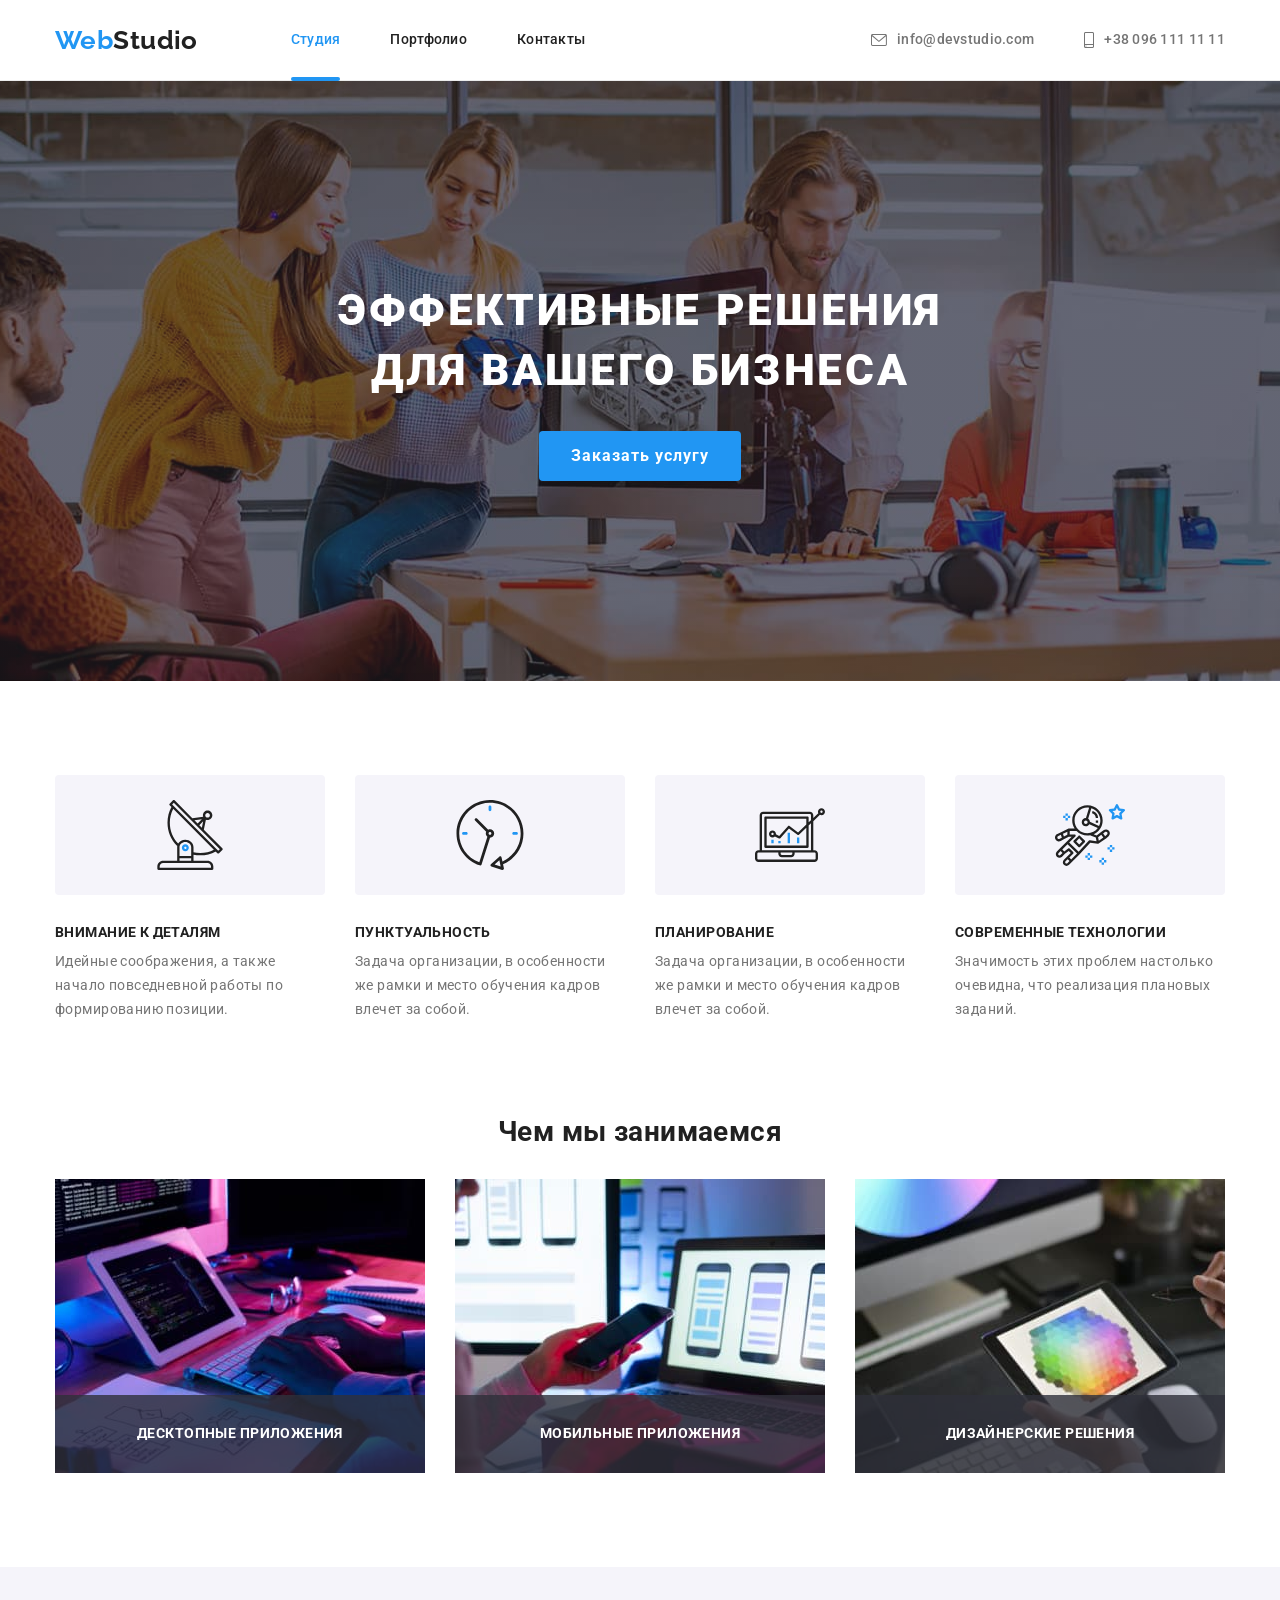
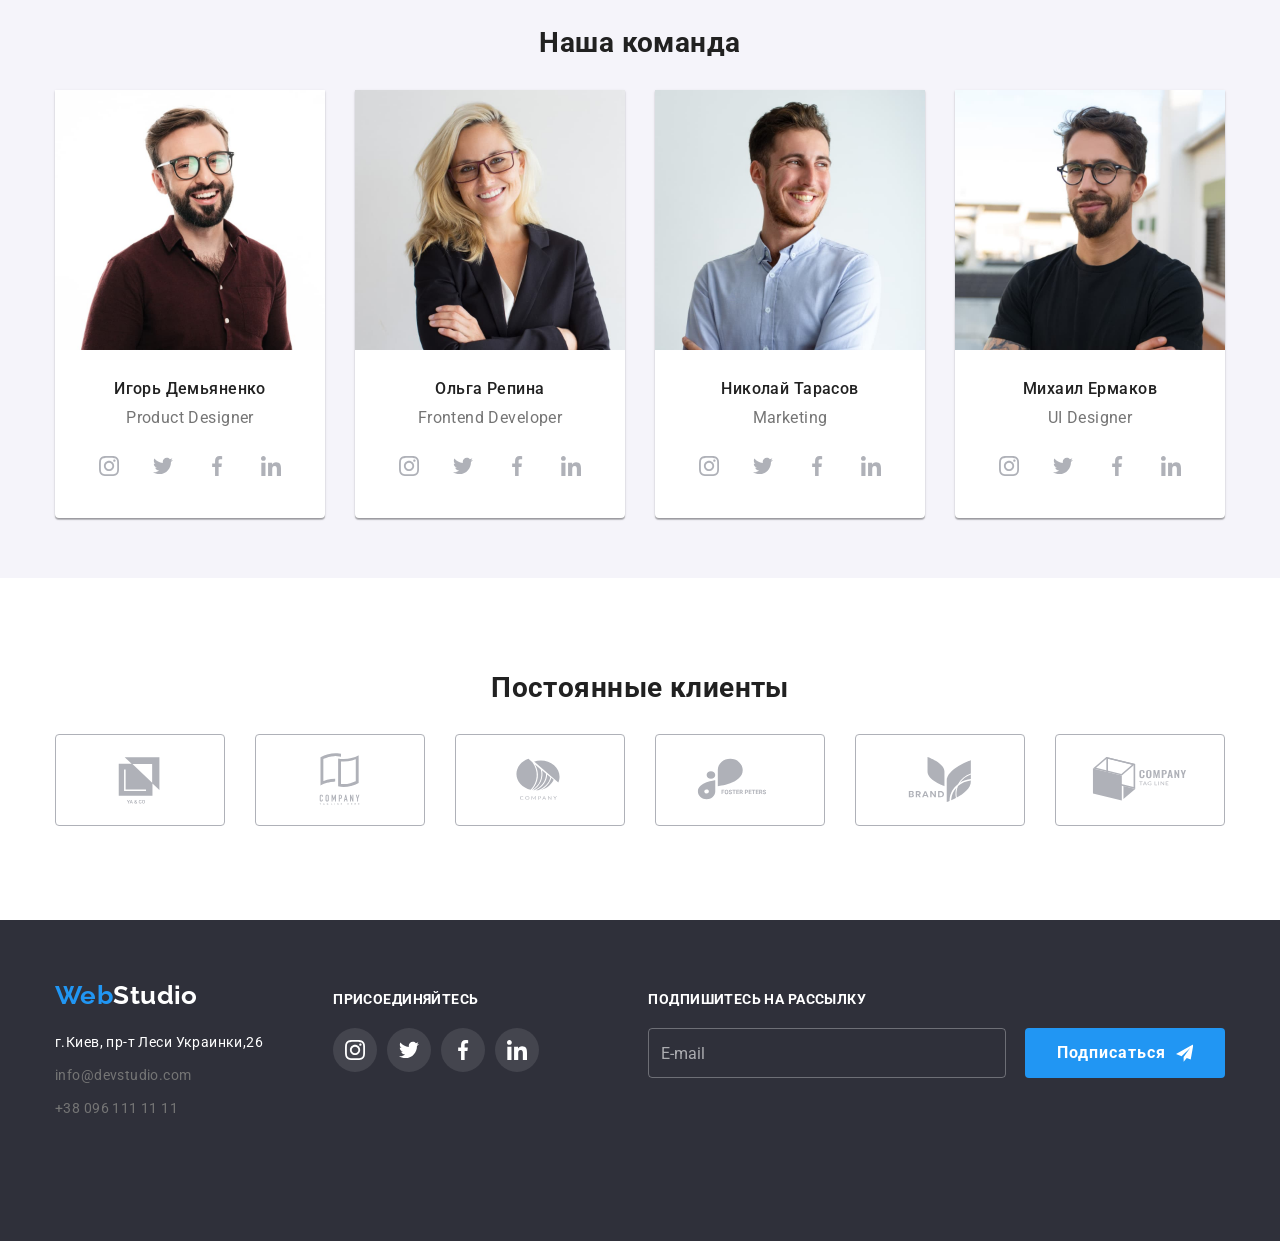
==== commit 5f84780e: "Update index.html" ====
--- a/index.html
+++ b/index.html
@@ -642,7 +642,7 @@
                 <svg class="policy-icon" width="16" height="15">
                   <use href="./images/icons.svg#icon-check"></use>
                 </svg>
-                </span><span></a>Соглашаюсь с рассылкой и принимаю  <a class="policy-link" href=""> Условия договора</a></span></label>
+                </span><span>Соглашаюсь с рассылкой и принимаю  <a class="policy-link" href=""> Условия договора</a></span></label>
             </div>
             <div class="modal-btn">
             <button class="service-btn " type="submit">Отправить</button>
--- a/css/main.min.css
+++ b/css/main.min.css
@@ -1,2 +1,2 @@
-:root{--first-color:  #212121;--second-color: #757575;--third-color:  #ffffff;--accent-color: #2196F3;--btn-hover-color: #188CE8;--bkground-color-one: #2F303A;--bkground-color-two: #F5F4FA;--header-line-color: #ECECEC;--work-name-bg:  rgba(47, 48, 58, 0.8);--icons-color: #AFB1B8;--footer-icon-bg: rgba(255, 255, 255, 0.1);--box-shadow: 0px 1px 3px rgba(0, 0, 0, 0.12), 0px 1px 1px rgba(0, 0, 0, 0.14), 0px 2px 1px rgba(0, 0, 0, 0.2);--border-line-color: #EEEEEE;--hover-button: 0px 3px 1px rgba(0, 0, 0, 0.1), 0px 1px 2px rgba(0, 0, 0, 0.08), 0px 2px 2px rgba(0, 0, 0, 0.12);--portfolio-item-shadow: 0px 1px 1px rgba(0, 0, 0, 0.12), 0px 4px 4px rgba(0, 0, 0, 0.06), 1px 4px 6px rgba(0, 0, 0, 0.16);--gradient-service: rgba(47, 48, 58, 0.4);--backdropp-color: rgba(0, 0, 0, 0.2);--transition-time: 250ms;--transition-function: cubic-bezier(0.4, 0, 0.2, 1)}p,h1,h2,h3,h4,h5,h6{margin:0}ul{margin:0;padding-left:0}img{display:block;width:100%;max-width:100%;height:auto}.list{list-style:none}body{font-family:'Roboto', sans-serif;font-size:14px;line-height:1.71;letter-spacing:0.03em;color:var(--second-color)}address{font-style:inherit}.link{text-decoration:none;color:inherit}.no-scroll{overflow:hidden}.visually-hidden{position:absolute;width:1px;height:1px;margin:-1px;padding:0;overflow:hidden;border:0;clip:rect(0 0 0 0)}.is-hidden{opacity:0;pointer-events:none;visibility:hidden}.container{width:100%;padding-left:15px;padding-right:15px;margin:0 auto}@media screen and (min-width: 480px){.container{width:480px}}@media screen and (min-width: 768px){.container{width:768px}}@media screen and (min-width: 1200px){.container{width:1200px}}.section{padding-top:60px;padding-bottom:60px}@media screen and (min-width: 1200px){.section{padding-top:94px;padding-bottom:94px}}.service-btn{min-width:200px;max-height:50px;font-family:inherit;font-weight:700;font-size:16px;line-height:1.87;letter-spacing:0.06em;text-align:center;color:var(--third-color);background-color:var(--accent-color);cursor:pointer;padding:10px 32px;border:none;border-radius:4px;-webkit-transition:background-color var(--transition-time) var(--transition-function);transition:background-color var(--transition-time) var(--transition-function)}.service-btn:hover,.service-btn:focus{background-color:var(--btn-hover-color)}.main-title{font-weight:700;font-size:28px;line-height:1.17;text-align:center;color:var(--first-color);margin-bottom:30px}.social-list{display:-webkit-box;display:-ms-flexbox;display:flex;-webkit-box-pack:center;-ms-flex-pack:center;justify-content:center;-ms-flex-wrap:wrap;flex-wrap:wrap;margin-left:-10px;margin-top:-10px}.social-item{margin-top:10px;margin-left:10px}.social-item+.social-item{margin-left:10px}.social-link{width:44px;height:44px;display:-webkit-box;display:-ms-flexbox;display:flex;-webkit-box-pack:center;-ms-flex-pack:center;justify-content:center;-webkit-box-align:center;-ms-flex-align:center;align-items:center;border-radius:50%;color:var(--icons-color);-webkit-transition:background-color var(--transition-time) var(--transition-function),color var(--transition-time) var(--transition-function);transition:background-color var(--transition-time) var(--transition-function),color var(--transition-time) var(--transition-function)}.social-link:hover,.social-link:focus{background-color:var(--accent-color);color:var(--third-color)}.social-link-icon{fill:currentColor}.backdropp{width:100vw;height:100vh;position:fixed;top:0;background-color:var(--backdropp-color);-webkit-transition:opacity 500ms, visibility 500ms;transition:opacity 500ms, visibility 500ms}.backdropp.is-hidden .modal{-webkit-transform:translate(-50%, -50%) scale(0.1);transform:translate(-50%, -50%) scale(0.1)}.modal{max-width:450px;width:100%;min-height:609px;background-color:var(--third-color);border-radius:4px;position:absolute;top:50%;left:50%;-webkit-transform:translate(-50%, -50%) scale(1);transform:translate(-50%, -50%) scale(1);-webkit-transition:-webkit-transform 500ms;transition:-webkit-transform 500ms;transition:transform 500ms;transition:transform 500ms, -webkit-transform 500ms;padding:40px}@media screen and (min-width: 1200px){.modal{width:528px;min-height:581px}}.modal-close{width:30px;height:30px;border-radius:50%;border:1px solid rgba(0,0,0,0.1);background-color:transparent;display:-webkit-box;display:-ms-flexbox;display:flex;-webkit-box-align:center;-ms-flex-align:center;align-items:center;-webkit-box-pack:center;-ms-flex-pack:center;justify-content:center;position:absolute;top:8px;right:8px;cursor:pointer;outline:none;-webkit-transition:fill var(--transition-time) var(--transition-function);transition:fill var(--transition-time) var(--transition-function)}.modal-close:hover,.modal-close:focus{fill:var(--accent-color)}.modal-title{font-weight:bold;font-size:20px;line-height:23px;text-align:center;color:var(--first-color);margin-bottom:12px}.form-field:not(:last-child){margin-bottom:10px}.form-input,.text-area{width:100%;height:40px;border:1px solid rgba(33,33,33,0.2);border-radius:4px;padding-left:40px;cursor:pointer;outline:none;-webkit-transition:border-color var(--transition-time) var(--transition-function);transition:border-color var(--transition-time) var(--transition-function)}.form-input:hover,.form-input:focus,.text-area:hover,.text-area:focus{border-color:var(--accent-color);color:var(--accent-color)}.form-input::-webkit-input-placeholder,.text-area::-webkit-input-placeholder{font-size:14px;line-height:1.14;letter-spacing:0.01em;color:rgba(117,117,117,0.5)}.form-input:-ms-input-placeholder,.text-area:-ms-input-placeholder{font-size:14px;line-height:1.14;letter-spacing:0.01em;color:rgba(117,117,117,0.5)}.form-input::-ms-input-placeholder,.text-area::-ms-input-placeholder{font-size:14px;line-height:1.14;letter-spacing:0.01em;color:rgba(117,117,117,0.5)}.form-input::placeholder,.text-area::placeholder{font-size:14px;line-height:1.14;letter-spacing:0.01em;color:rgba(117,117,117,0.5)}.form-input:focus+.form-icon{fill:var(--accent-color)}.input-txt{font-size:12px;line-height:1.16;letter-spacing:0.01em;color:var(--second-color)}.form-wrapper{margin-bottom:20px}.input-wrap{position:relative;color:var(--first-color);-webkit-transition:color var(--transition-time) var(--transition-function);transition:color var(--transition-time) var(--transition-function)}.input-wrap:hover{border-color:var(--accent-color);color:var(--accent-color)}.form-icon{position:absolute;left:12px;top:50%;-webkit-transform:translateY(-50%);transform:translateY(-50%);fill:currentColor;-webkit-transition:fill var(--transition-time) var(--transition-function);transition:fill var(--transition-time) var(--transition-function)}.text-area{height:120px;padding:12px 16px;resize:none}.policy{display:-webkit-box;display:-ms-flexbox;display:flex;-webkit-box-pack:center;-ms-flex-pack:center;justify-content:center;font-size:12px}@media screen and (min-width: 1200px){.policy{font-size:inherit}}.check-txt{display:-webkit-box;display:-ms-flexbox;display:flex;-webkit-box-align:center;-ms-flex-align:center;align-items:center;margin-bottom:30px}.policy-icon-wrap{width:16px;height:15px;border:2px solid var(--first-color);border-radius:2px;margin-right:8px;display:-webkit-box;display:-ms-flexbox;display:flex;-webkit-box-align:center;-ms-flex-align:center;align-items:center;-webkit-box-pack:center;-ms-flex-pack:center;justify-content:center;cursor:pointer;-webkit-transition:border var(--transition-time) var(--transition-function);transition:border var(--transition-time) var(--transition-function)}.policy-icon{fill:var(--third-color)}.policy-checkbox:hover+.check-txt .policy-icon-wrap,.policy-checkbox:focus+.check-txt .policy-icon-wrap{border:2px solid var(--accent-color)}.policy-checkbox:checked+.check-txt .policy-icon-wrap{border:none;background-color:var(--accent-color)}.policy-checkbox:checked .check-txt .policy-icon{fill:var(--third-color)}.policy-link{color:var(--accent-color);margin-left:2px}.modal-btn{display:-webkit-box;display:-ms-flexbox;display:flex;-webkit-box-pack:center;-ms-flex-pack:center;justify-content:center}.logo{font-family:'Raleway', sans-serif;font-weight:700;font-size:24px;line-height:1.16;color:var(--accent-color);display:-webkit-box;display:-ms-flexbox;display:flex}@media screen and (min-width: 1200px){.logo{font-size:26px;line-height:1.19}}.logo__header{color:var(--first-color)}.logo__footer{color:var(--third-color)}.header{border-bottom:1px solid var(--header-line-color)}@media screen and (max-width: 767px){.header__container{display:-webkit-box;display:-ms-flexbox;display:flex;padding:16px 15px 16px 15px;-webkit-box-align:center;-ms-flex-align:center;align-items:center}}@media screen and (min-width: 768px){.header__container{display:-webkit-box;display:-ms-flexbox;display:flex;-webkit-box-align:center;-ms-flex-align:center;align-items:center}}@media screen and (min-width: 768px){.header__nav-item:not(:last-child){margin-right:50px}}.header-logo{color:var(--first-color)}.header__nav{display:none}@media screen and (min-width: 768px) and (max-width: 1199px){.header__nav{display:-webkit-box;display:-ms-flexbox;display:flex;margin-left:88px}}@media screen and (min-width: 1200px){.header__nav{display:-webkit-box;display:-ms-flexbox;display:flex;margin-left:93px}}@media screen and (min-width: 768px){.header__nav-list{color:var(--first-color);display:-webkit-box;display:-ms-flexbox;display:flex}}.header__link{-webkit-transition:color var(--transition-time) var(--transition-function);transition:color var(--transition-time) var(--transition-function)}@media screen and (min-width: 768px){.header__link{font-size:12px;font-weight:500;line-height:1.14;letter-spacing:0.02em;display:block;display:-webkit-box;display:-ms-flexbox;display:flex;-webkit-box-align:center;-ms-flex-align:center;align-items:center;position:relative;padding-top:32px;padding-bottom:32px}}@media screen and (min-width: 1200px){.header__link{font-size:inherit;padding-top:32px;padding-bottom:32px}}.header__link:hover,.header__link:focus{color:var(--accent-color)}.header__contack-icon{fill:currentColor;margin-right:10px}@media screen and (max-width: 767px){.current{color:var(--accent-color)}}@media screen and (min-width: 768px){.current{color:var(--accent-color)}.current::after{content:'';display:inline-block;width:100%;height:4px;background-color:var(--accent-color);position:absolute;bottom:-1px;left:0;border-radius:2px}}.header__contacts{display:none}@media screen and (min-width: 768px) and (max-width: 1199px){.header__contacts{display:-webkit-box;display:-ms-flexbox;display:flex;-webkit-box-orient:vertical;-webkit-box-direction:normal;-ms-flex-direction:column;flex-direction:column;margin-left:auto}}@media screen and (min-width: 1200px){.header__contacts{display:-webkit-box;display:-ms-flexbox;display:flex;margin-left:auto}}.header__contact-link{display:-webkit-box;display:-ms-flexbox;display:flex;-webkit-box-align:center;-ms-flex-align:center;align-items:center;font-size:12px;font-weight:500;line-height:1.14;letter-spacing:0.02em;-webkit-transition:color var(--transition-time) var(--transition-function);transition:color var(--transition-time) var(--transition-function)}@media screen and (min-width: 1200px){.header__contact-link{font-size:14px}}.header__contact-link:hover,.header__contact-link:focus{color:var(--accent-color)}@media screen and (min-width: 768px) and (max-width: 1199px){.header__contact-item:not(:last-child){margin-bottom:10px}}@media screen and (min-width: 1200px){.header__contact-item:not(:last-child){margin-right:50px}}@media screen and (min-width: 768px){.mobmenu{display:none}.menu-open-btn{display:none}}@media screen and (max-width: 767px){.mobmenu{position:fixed;background-color:white;top:0;left:0;width:100vw;height:100vh;z-index:1}.mob-container{padding:48px 40px;position:relative;height:100%;display:-webkit-box;display:-ms-flexbox;display:flex;-webkit-box-orient:vertical;-webkit-box-direction:normal;-ms-flex-direction:column;flex-direction:column;-webkit-box-pack:justify;-ms-flex-pack:justify;justify-content:space-between}.mobmenu__list-item:not(:last-child){margin-bottom:35px}.mobmenu__link{font-family:Roboto;font-style:normal;font-size:40px;font-weight:500;line-height:1.17;letter-spacing:0.02em;color:var(--first-color);-webkit-transition:color var(--transition-time) var(--transition-function);transition:color var(--transition-time) var(--transition-function)}.mobmenu__link:hover,.mobmenu__link:focus,.mobmenu__link.current{color:var(--accent-color)}.mob__contacts-list{margin-bottom:64px}.mob__contacts-item{margin-bottom:32px}.mob-tel{font-weight:500;font-size:34px;line-height:1.17;letter-spacing:0.02em;color:#2196F3}.mob-mail{font-weight:500;font-size:24px;line-height:1.16;letter-spacing:0.02em}.menu-open-btn{margin-left:auto}.mob__social-list{display:-webkit-box;display:-ms-flexbox;display:flex;-ms-flex-wrap:wrap;flex-wrap:wrap;margin-left:-10px;margin-top:-10px}.mob__social-item{margin-left:10px;margin-top:10px}.mob__social-item:not(:last-child){border-right:1px solid rgba(33,33,33,0.2)}.mob__social-link{font-weight:500;font-size:18px;line-height:1.22;letter-spacing:0.02em;color:#2196F3;padding-left:10px;padding-right:10px}.menu-open-btn{background-color:transparent;display:-webkit-box;display:-ms-flexbox;display:flex;-webkit-box-align:center;-ms-flex-align:center;align-items:center;-webkit-box-pack:center;-ms-flex-pack:center;justify-content:center;border:none;cursor:pointer;outline:none;-webkit-transition:fill var(--transition-time) var(--transition-function);transition:fill var(--transition-time) var(--transition-function)}.menu-open-btn:hover,.menu-open-btn:focus{fill:var(--accent-color)}.menu-close-btn{position:absolute;top:10px;right:15px;width:40px;height:40px;background-color:transparent;display:-webkit-box;display:-ms-flexbox;display:flex;-webkit-box-align:center;-ms-flex-align:center;align-items:center;-webkit-box-pack:center;-ms-flex-pack:center;justify-content:center;border:none;cursor:pointer;outline:none;-webkit-transition:fill var(--transition-time) var(--transition-function);transition:fill var(--transition-time) var(--transition-function)}.menu-close-btn:hover,.menu-close-btn:focus{fill:var(--accent-color)}}@media screen and (max-width: 479px){.service{width:100%;height:100%;background-color:var(--bkground-color-one);background-image:-webkit-gradient(linear, left top, left bottom, from(var(--gradient-service)), to(var(--gradient-service))),url(../images/servicebg-mob-1x.jpg);background-image:linear-gradient(var(--gradient-service), var(--gradient-service)),url(../images/servicebg-mob-1x.jpg);background-repeat:no-repeat;background-size:cover;background-position:center;padding-top:118px;padding-bottom:118px}}@media screen and (max-width: 479px) and (min-device-pixel-ratio: 2), screen and (max-width: 479px) and (-webkit-min-device-pixel-ratio: 2), screen and (max-width: 479px) and (min-resolution: 192dpi), screen and (max-width: 479px) and (min-resolution: 2dppx){.service{background-image:-webkit-gradient(linear, left top, left bottom, from(var(--gradient-service)), to(var(--gradient-service))),url(../images/servicebg-mob-2x.jpg);background-image:linear-gradient(var(--gradient-service), var(--gradient-service)),url(../images/servicebg-mob-2x.jpg)}}@media screen and (min-width: 480px){.service{width:100%;height:100%;background-color:var(--bkground-color-one);background-image:-webkit-gradient(linear, left top, left bottom, from(var(--gradient-service)), to(var(--gradient-service))),url(../images/servicebg-mob-1x.jpg);background-image:linear-gradient(var(--gradient-service), var(--gradient-service)),url(../images/servicebg-mob-1x.jpg);background-repeat:no-repeat;background-size:cover;background-position:center;padding-top:118px;padding-bottom:118px}}@media screen and (min-width: 480px) and (min-device-pixel-ratio: 2), screen and (min-width: 480px) and (-webkit-min-device-pixel-ratio: 2), screen and (min-width: 480px) and (min-resolution: 192dpi), screen and (min-width: 480px) and (min-resolution: 2dppx){.service{background-image:-webkit-gradient(linear, left top, left bottom, from(var(--gradient-service)), to(var(--gradient-service))),url(../images/servicebg-mob-2x.jpg);background-image:linear-gradient(var(--gradient-service), var(--gradient-service)),url(../images/servicebg-mob-2x.jpg)}}@media screen and (min-width: 768px){.service{background-image:-webkit-gradient(linear, left top, left bottom, from(var(--gradient-service)), to(var(--gradient-service))),url(../images/servicebg-tab-1x.jpg);background-image:linear-gradient(var(--gradient-service), var(--gradient-service)),url(../images/servicebg-tab-1x.jpg);background-size:cover}}@media screen and (min-width: 768px) and (min-device-pixel-ratio: 2), screen and (min-width: 768px) and (-webkit-min-device-pixel-ratio: 2), screen and (min-width: 768px) and (min-resolution: 192dpi), screen and (min-width: 768px) and (min-resolution: 2dppx){.service{background-image:-webkit-gradient(linear, left top, left bottom, from(var(--gradient-service)), to(var(--gradient-service))),url(../images/servicebg-tab-2x.jpg);background-image:linear-gradient(var(--gradient-service), var(--gradient-service)),url(../images/servicebg-tab-2x.jpg)}}@media screen and (min-width: 1200px){.service{background-image:-webkit-gradient(linear, left top, left bottom, from(var(--gradient-service)), to(var(--gradient-service))),url(../images/servicebg.jpg);background-image:linear-gradient(var(--gradient-service), var(--gradient-service)),url(../images/servicebg.jpg);padding-top:200px;padding-bottom:200px;background-size:cover, 1600px auto}}@media screen and (min-width: 1200px) and (min-device-pixel-ratio: 2), screen and (min-width: 1200px) and (-webkit-min-device-pixel-ratio: 2), screen and (min-width: 1200px) and (min-resolution: 192dpi), screen and (min-width: 1200px) and (min-resolution: 2dppx){.service{background-image:-webkit-gradient(linear, left top, left bottom, from(var(--gradient-service)), to(var(--gradient-service))),url(../images/servicebg-2x.jpg);background-image:linear-gradient(var(--gradient-service), var(--gradient-service)),url(../images/servicebg-2x.jpg);padding-top:200px;padding-bottom:200px}}.service__items{display:-webkit-box;display:-ms-flexbox;display:flex;-webkit-box-orient:vertical;-webkit-box-direction:normal;-ms-flex-direction:column;flex-direction:column;-webkit-box-align:center;-ms-flex-align:center;align-items:center}.service-title{font-style:normal;font-weight:900;font-size:26px;line-height:1.62;text-align:center;letter-spacing:0.06em;text-transform:uppercase;color:var(--third-color);max-width:360px;margin-bottom:30px}@media screen and (min-width: 1200px){.service-title{font-size:44px;line-height:1.36;max-width:696px}}@media screen and (min-width: 768px){.advantage__list{display:-webkit-box;display:-ms-flexbox;display:flex;-ms-flex-wrap:wrap;flex-wrap:wrap;margin-left:-30px;margin-top:-30px}}@media screen and (min-width: 1200px){.advantage__list{display:-webkit-box;display:-ms-flexbox;display:flex;-ms-flex-wrap:wrap;flex-wrap:wrap;margin-left:-30px;margin-top:-30px}}@media screen and (min-width: 768px){.advantage__item{-ms-flex-preferred-size:calc(100%/2 - 30px);flex-basis:calc(100%/2 - 30px);margin-left:30px;margin-top:30px}}@media screen and (min-width: 1200px){.advantage__item{-ms-flex-preferred-size:calc(100%/4 - 30px);flex-basis:calc(100%/4 - 30px);margin-left:30px;margin-top:30px}}.advantage__item-icon{height:120px;background-color:var(--bkground-color-two);border-radius:4px;margin-bottom:30px;display:-webkit-box;display:-ms-flexbox;display:flex;-webkit-box-align:center;-ms-flex-align:center;align-items:center;-webkit-box-pack:center;-ms-flex-pack:center;justify-content:center}.advantage__item-title{font-size:14px;line-height:1.14;text-transform:uppercase;color:var(--first-color);margin-bottom:10px}@media screen and (max-width: 767px){.advantage__item-title{text-align:center}}.work{display:none}@media screen and (min-width: 1200px){.work{display:-webkit-box;display:-ms-flexbox;display:flex;padding-bottom:94px}}@media screen and (min-width: 1200px){.work-list{display:-webkit-box;display:-ms-flexbox;display:flex;-ms-flex-wrap:wrap;flex-wrap:wrap;margin-left:-30px;margin-top:-30px}}@media screen and (min-width: 1200px){.work-item{margin-left:30px;margin-top:30px;-ms-flex-preferred-size:calc(100%/3 - 30px);flex-basis:calc(100%/3 - 30px);position:relative}}@media screen and (min-width: 1200px){.work-name{background-color:var(--work-name-bg);position:absolute;width:100%;padding:27px;bottom:0;display:-webkit-box;display:-ms-flexbox;display:flex;-webkit-box-pack:center;-ms-flex-pack:center;justify-content:center;-webkit-box-align:center;-ms-flex-align:center;align-items:center}}@media screen and (min-width: 1200px){.work-name-txt{font-weight:bold;text-transform:uppercase;color:var(--third-color)}}.filters-list{display:-webkit-box;display:-ms-flexbox;display:flex;-ms-flex-wrap:wrap;flex-wrap:wrap;margin-top:-15px;margin-left:-8px;-webkit-box-pack:start;-ms-flex-pack:start;justify-content:flex-start;margin-bottom:40px}@media screen and (min-width: 768px){.filters-list{-webkit-box-pack:center;-ms-flex-pack:center;justify-content:center;margin-bottom:30px}}@media screen and (min-width: 1200px){.filters-list{margin-bottom:50px}}.filters-item{margin-top:15px;margin-left:8px}.filters-btn{font-family:inherit;font-weight:500;font-size:16px;line-height:1.62;text-align:center;letter-spacing:0.03em;color:var(--first-color);background-color:var(--bkground-color-two);cursor:pointer;border-radius:4px;border:none;padding-left:22px;padding-right:22px;min-height:38px;-webkit-transition:background-color var(--transition-time) var(--transition-function),color var(--transition-time) var(--transition-function),-webkit-box-shadow var(--transition-time) var(--transition-function);transition:background-color var(--transition-time) var(--transition-function),color var(--transition-time) var(--transition-function),-webkit-box-shadow var(--transition-time) var(--transition-function);transition:background-color var(--transition-time) var(--transition-function),color var(--transition-time) var(--transition-function),box-shadow var(--transition-time) var(--transition-function);transition:background-color var(--transition-time) var(--transition-function),color var(--transition-time) var(--transition-function),box-shadow var(--transition-time) var(--transition-function),-webkit-box-shadow var(--transition-time) var(--transition-function)}.filters-btn:hover,.filters-btn:focus{color:var(--third-color);background-color:var(--accent-color);-webkit-box-shadow:var(--hover-button);box-shadow:var(--hover-button)}.current-filter{color:var(--third-color);background-color:var(--accent-color);-webkit-box-shadow:var(--hover-button);box-shadow:var(--hover-button)}.team{background-color:var(--bkground-color-two);padding-top:60px;padding-bottom:60px}.team-list{margin-bottom:-30px}@media screen and (min-width: 768px){.team-list{display:-webkit-box;display:-ms-flexbox;display:flex;-ms-flex-wrap:wrap;flex-wrap:wrap;margin-left:-30px;margin-top:-30px}}@media screen and (min-width: 1200px){.team-list{display:-webkit-box;display:-ms-flexbox;display:flex;-ms-flex-wrap:wrap;flex-wrap:wrap;margin-left:-30px;margin-top:-30px}}.team-item{background-color:var(--third-color);border-bottom-left-radius:4px;border-bottom-right-radius:4px;-webkit-box-shadow:var(--box-shadow);box-shadow:var(--box-shadow);padding-bottom:30px;margin-bottom:30px}@media screen and (min-width: 768px){.team-item{-ms-flex-preferred-size:calc(100%/2 - 30px);flex-basis:calc(100%/2 - 30px);margin-left:30px;margin-top:30px}}@media screen and (min-width: 1200px){.team-item{-ms-flex-preferred-size:calc(100%/4 - 30px);flex-basis:calc(100%/4 - 30px);margin-left:30px;margin-top:30px}}.team-name,.team-position{font-size:16px;line-height:1.18;text-align:center}.team-name{font-weight:500;color:var(--first-color);margin-top:30px;margin-bottom:10px}.team-position{margin-bottom:16px}.clients{padding-top:60px}@media screen and (min-width: 1200px){.clients{padding-top:94px}}.clients-list{-webkit-box-align:center;-ms-flex-align:center;align-items:center;-webkit-box-pack:center;-ms-flex-pack:center;justify-content:center}.clients-item{-ms-flex-preferred-size:calc(100%/2 - 30px);flex-basis:calc(100%/2 - 30px)}@media screen and (min-width: 768px){.clients-item{-ms-flex-preferred-size:calc(100%/3 - 30px);flex-basis:calc(100%/3 - 30px);margin-left:30px;margin-top:30px}}@media screen and (min-width: 1200px){.clients-item{-ms-flex-preferred-size:calc(100%/6 - 30px);flex-basis:calc(100%/6 - 30px);margin-left:30px;margin-top:30px}}.clients-link{height:92px;border:1px solid var(--icons-color);border-radius:4px;display:-webkit-box;display:-ms-flexbox;display:flex;-webkit-box-align:center;-ms-flex-align:center;align-items:center;-webkit-box-pack:center;-ms-flex-pack:center;justify-content:center;color:var(--icons-color);-webkit-transition:border-color var(--transition-time) var(--transition-function),color var(--transition-time) var(--transition-function);transition:border-color var(--transition-time) var(--transition-function),color var(--transition-time) var(--transition-function)}.clients-link-icon{fill:currentColor}.clients-link-icon:hover,.clients-link-icon:focus{border-color:var(--accent-color);color:var(--accent-color)}.footer{background-color:var(--bkground-color-one);padding-top:60px;padding-bottom:60px}.footer-info{-webkit-transition:color var(--transition-time) var(--transition-function);transition:color var(--transition-time) var(--transition-function)}.footer-info:hover,.footer-info:focus{color:var(--third-color)}.footer-address{color:var(--third-color)}.footer-logo-margin{margin-bottom:20px}.footer-wrap-item{display:-webkit-box;display:-ms-flexbox;display:flex;-webkit-box-orient:vertical;-webkit-box-direction:normal;-ms-flex-direction:column;flex-direction:column}@media screen and (max-width: 767px){.footer-wrap-item{width:100%}}@media screen and (max-width: 1199px){.footer-wrap-item{-ms-flex-preferred-size:calc(100%/2);flex-basis:calc(100%/2);text-align:center;-webkit-box-align:center;-ms-flex-align:center;align-items:center}}.footer-wrap-item:not(:last-child){margin-bottom:60px}@media screen and (min-width: 1200px){.footer-wrap-item:not(:last-child){margin-right:70px}}.footer-item:not(:last-child){margin-bottom:8px}@media screen and (min-width: 1200px){.footer-item:not(:last-child){margin-bottom:9px}}@media screen and (min-width: 1200px){.footer-wrap-item:last-child{margin-left:auto}}.footer-wrap{display:-webkit-box;display:-ms-flexbox;display:flex}@media screen and (max-width: 767px){.footer-wrap{-webkit-box-orient:vertical;-webkit-box-direction:normal;-ms-flex-direction:column;flex-direction:column;-webkit-box-align:center;-ms-flex-align:center;align-items:center;-webkit-box-pack:center;-ms-flex-pack:center;justify-content:center}}@media screen and (min-width: 768px){.footer-wrap{-ms-flex-wrap:wrap;flex-wrap:wrap;-ms-flex-pack:distribute;justify-content:space-around;-webkit-box-align:baseline;-ms-flex-align:baseline;align-items:baseline}}@media screen and (min-width: 1200px){.footer-wrap{-ms-flex-wrap:wrap;flex-wrap:wrap;-webkit-box-align:baseline;-ms-flex-align:baseline;align-items:baseline}}.footer-txt{font-size:14px;line-height:1.14;font-weight:bold;text-transform:uppercase;margin-bottom:20px;color:var(--third-color)}.footer-label{display:-webkit-box;display:-ms-flexbox;display:flex;-webkit-box-orient:vertical;-webkit-box-direction:normal;-ms-flex-direction:column;flex-direction:column;width:100%}@media screen and (max-width: 1199px){.footer-label{margin-bottom:20px}}.footer-link{background-color:var(--footer-icon-bg);color:var(--third-color);-webkit-transition:background-color var(--transition-time) var(--transition-function),color var(--transition-time) var(--transition-function);transition:background-color var(--transition-time) var(--transition-function),color var(--transition-time) var(--transition-function)}.footer-form{display:-webkit-box;display:-ms-flexbox;display:flex}@media screen and (max-width: 1199px){.footer-form{text-align:center;-webkit-box-orient:vertical;-webkit-box-direction:normal;-ms-flex-direction:column;flex-direction:column;-webkit-box-align:center;-ms-flex-align:center;align-items:center;width:100%}}@media screen and (min-width: 1200px){.footer-form{-webkit-box-align:end;-ms-flex-align:end;align-items:flex-end}}.footer-input{max-width:450px;width:100%;height:50px;-webkit-box-sizing:border-box;box-sizing:border-box;background-color:transparent;border:1px solid rgba(255,255,255,0.3);border-radius:4px;outline:none;padding-left:12px;font-size:16px;line-height:1.25;color:rgba(255,255,255,0.6);cursor:pointer;-webkit-transition:border-color var(--transition-time) var(--transition-function);transition:border-color var(--transition-time) var(--transition-function)}@media screen and (min-width: 768px){.footer-input{width:450px;margin-right:12px}}@media screen and (min-width: 1200px){.footer-input{width:358px;margin-right:12px}}.footer-input:hover,.footer-input:focus{border-color:var(--third-color)}.footer-input::-webkit-input-placeholder{font-size:16px;line-height:1.25;color:rgba(255,255,255,0.6)}.footer-input:-ms-input-placeholder{font-size:16px;line-height:1.25;color:rgba(255,255,255,0.6)}.footer-input::-ms-input-placeholder{font-size:16px;line-height:1.25;color:rgba(255,255,255,0.6)}.footer-input::placeholder{font-size:16px;line-height:1.25;color:rgba(255,255,255,0.6)}.footer-btn-txt{margin-right:10px}.example-list{padding:0;margin:0;list-style:none}@media screen and (min-width: 768px){.example-list{display:-webkit-box;display:-ms-flexbox;display:flex;-ms-flex-wrap:wrap;flex-wrap:wrap;margin-left:-30px;margin-top:-30px}}@media screen and (min-width: 768px){.example-item{margin-left:30px;margin-top:30px;-ms-flex-preferred-size:calc(100%/2 - 30px);flex-basis:calc(100%/2 - 30px)}}@media screen and (min-width: 1200px){.example-item{-ms-flex-preferred-size:calc(100%/3 - 30px);flex-basis:calc(100%/3 - 30px)}}@media screen and (max-width: 767px){.example-item:not(:last-child){margin-bottom:30px}}.example-link{display:-webkit-box;display:-ms-flexbox;display:flex;-webkit-box-orient:vertical;-webkit-box-direction:normal;-ms-flex-direction:column;flex-direction:column;height:100%;-webkit-transition:-webkit-box-shadow var(--transition-time) var(--transition-function);transition:-webkit-box-shadow var(--transition-time) var(--transition-function);transition:box-shadow var(--transition-time) var(--transition-function);transition:box-shadow var(--transition-time) var(--transition-function), -webkit-box-shadow var(--transition-time) var(--transition-function)}.example-link:hover,.example-link:focus{-webkit-box-shadow:var(--portfolio-item-shadow);box-shadow:var(--portfolio-item-shadow)}.example-link:hover .example-item-txt,.example-link:focus .example-item-txt{opacity:1;-webkit-transform:translateY(0);transform:translateY(0)}.example-item-wrap{position:relative;overflow:hidden}.example-item-txt{position:absolute;top:0;left:0;opacity:0;background-color:rgba(33,150,243,0.9);color:var(--third-color);font-size:18px;line-height:28px;padding:63px 24px;height:100%;-webkit-transform:translateY(100%);transform:translateY(100%);-webkit-transition:-webkit-transform 500ms var(--transition-function);transition:-webkit-transform 500ms var(--transition-function);transition:transform 500ms var(--transition-function);transition:transform 500ms var(--transition-function), -webkit-transform 500ms var(--transition-function)}.border{border-left:1px solid var(--border-line-color);border-right:1px solid var(--border-line-color);border-bottom:1px solid var(--border-line-color);padding:20px 24px;-webkit-box-flex:1;-ms-flex-positive:1;flex-grow:1}.example-name{font-weight:700;font-size:18px;line-height:2;letter-spacing:0.06em;color:var(--first-color);margin-bottom:4px}.example-type{font-size:16px;line-height:1.87}.clients-list{display:-webkit-box;display:-ms-flexbox;display:flex;-ms-flex-wrap:wrap;flex-wrap:wrap;margin-left:-30px;margin-top:-30px}.clients-item{margin-left:30px;margin-top:30px}
+:root{--first-color:  #212121;--second-color: #757575;--third-color:  #ffffff;--accent-color: #2196F3;--btn-hover-color: #188CE8;--bkground-color-one: #2F303A;--bkground-color-two: #F5F4FA;--header-line-color: #ECECEC;--work-name-bg:  rgba(47, 48, 58, 0.8);--icons-color: #AFB1B8;--footer-icon-bg: rgba(255, 255, 255, 0.1);--box-shadow: 0px 1px 3px rgba(0, 0, 0, 0.12), 0px 1px 1px rgba(0, 0, 0, 0.14), 0px 2px 1px rgba(0, 0, 0, 0.2);--border-line-color: #EEEEEE;--hover-button: 0px 3px 1px rgba(0, 0, 0, 0.1), 0px 1px 2px rgba(0, 0, 0, 0.08), 0px 2px 2px rgba(0, 0, 0, 0.12);--portfolio-item-shadow: 0px 1px 1px rgba(0, 0, 0, 0.12), 0px 4px 4px rgba(0, 0, 0, 0.06), 1px 4px 6px rgba(0, 0, 0, 0.16);--gradient-service: rgba(47, 48, 58, 0.4);--backdropp-color: rgba(0, 0, 0, 0.2);--transition-time: 250ms;--transition-function: cubic-bezier(0.4, 0, 0.2, 1)}p,h1,h2,h3,h4,h5,h6{margin:0}ul{margin:0;padding-left:0}img{display:block;width:100%;max-width:100%;height:auto}.list{list-style:none}body{font-family:'Roboto', sans-serif;font-size:14px;line-height:1.71;letter-spacing:0.03em;color:var(--second-color)}address{font-style:inherit}.link{text-decoration:none;color:inherit}.no-scroll{overflow:hidden}.visually-hidden{position:absolute;width:1px;height:1px;margin:-1px;padding:0;overflow:hidden;border:0;clip:rect(0 0 0 0)}.is-hidden{opacity:0;pointer-events:none;visibility:hidden}.container{width:100%;padding-left:15px;padding-right:15px;margin:0 auto}@media screen and (min-width: 480px){.container{width:480px}}@media screen and (min-width: 768px){.container{width:768px}}@media screen and (min-width: 1200px){.container{width:1200px}}.section{padding-top:60px;padding-bottom:60px}@media screen and (min-width: 1200px){.section{padding-top:94px;padding-bottom:94px}}.service-btn{display:-webkit-box;display:-ms-flexbox;display:flex;-webkit-box-align:center;-ms-flex-align:center;align-items:center;min-width:200px;max-height:50px;font-family:inherit;font-weight:700;font-size:16px;line-height:1.87;letter-spacing:0.06em;text-align:center;color:var(--third-color);background-color:var(--accent-color);cursor:pointer;padding:10px 32px;border:none;border-radius:4px;-webkit-transition:background-color var(--transition-time) var(--transition-function);transition:background-color var(--transition-time) var(--transition-function)}.service-btn:hover,.service-btn:focus{background-color:var(--btn-hover-color)}.main-title{font-weight:700;font-size:28px;line-height:1.17;text-align:center;color:var(--first-color);margin-bottom:30px}.social-list{display:-webkit-box;display:-ms-flexbox;display:flex;-webkit-box-pack:center;-ms-flex-pack:center;justify-content:center;-ms-flex-wrap:wrap;flex-wrap:wrap;margin-left:-10px;margin-top:-10px}.social-item{margin-top:10px;margin-left:10px}.social-item+.social-item{margin-left:10px}.social-link{width:44px;height:44px;display:-webkit-box;display:-ms-flexbox;display:flex;-webkit-box-pack:center;-ms-flex-pack:center;justify-content:center;-webkit-box-align:center;-ms-flex-align:center;align-items:center;border-radius:50%;color:var(--icons-color);-webkit-transition:background-color var(--transition-time) var(--transition-function),color var(--transition-time) var(--transition-function);transition:background-color var(--transition-time) var(--transition-function),color var(--transition-time) var(--transition-function)}.social-link:hover,.social-link:focus{background-color:var(--accent-color);color:var(--third-color)}.social-link-icon{fill:currentColor}.backdropp{width:100vw;height:100vh;position:fixed;top:0;background-color:var(--backdropp-color);-webkit-transition:opacity 500ms, visibility 500ms;transition:opacity 500ms, visibility 500ms}.backdropp.is-hidden .modal{-webkit-transform:translate(-50%, -50%) scale(0.1);transform:translate(-50%, -50%) scale(0.1)}.modal{max-width:450px;width:100%;min-height:609px;background-color:var(--third-color);border-radius:4px;position:absolute;top:50%;left:50%;-webkit-transform:translate(-50%, -50%) scale(1);transform:translate(-50%, -50%) scale(1);-webkit-transition:-webkit-transform 500ms;transition:-webkit-transform 500ms;transition:transform 500ms;transition:transform 500ms, -webkit-transform 500ms;padding:40px}@media screen and (min-width: 1200px){.modal{width:528px;min-height:581px}}.modal-close{width:30px;height:30px;border-radius:50%;border:1px solid rgba(0,0,0,0.1);background-color:transparent;display:-webkit-box;display:-ms-flexbox;display:flex;-webkit-box-align:center;-ms-flex-align:center;align-items:center;-webkit-box-pack:center;-ms-flex-pack:center;justify-content:center;position:absolute;top:8px;right:8px;cursor:pointer;outline:none;-webkit-transition:fill var(--transition-time) var(--transition-function);transition:fill var(--transition-time) var(--transition-function)}.modal-close:hover,.modal-close:focus{fill:var(--accent-color)}.modal-title{font-weight:bold;font-size:20px;line-height:23px;text-align:center;color:var(--first-color);margin-bottom:12px}.form-field:not(:last-child){margin-bottom:10px}.form-input,.text-area{width:100%;height:40px;border:1px solid rgba(33,33,33,0.2);border-radius:4px;padding-left:40px;cursor:pointer;outline:none;-webkit-transition:border-color var(--transition-time) var(--transition-function);transition:border-color var(--transition-time) var(--transition-function)}.form-input:hover,.form-input:focus,.text-area:hover,.text-area:focus{border-color:var(--accent-color);color:var(--accent-color)}.form-input::-webkit-input-placeholder,.text-area::-webkit-input-placeholder{font-size:14px;line-height:1.14;letter-spacing:0.01em;color:rgba(117,117,117,0.5)}.form-input:-ms-input-placeholder,.text-area:-ms-input-placeholder{font-size:14px;line-height:1.14;letter-spacing:0.01em;color:rgba(117,117,117,0.5)}.form-input::-ms-input-placeholder,.text-area::-ms-input-placeholder{font-size:14px;line-height:1.14;letter-spacing:0.01em;color:rgba(117,117,117,0.5)}.form-input::placeholder,.text-area::placeholder{font-size:14px;line-height:1.14;letter-spacing:0.01em;color:rgba(117,117,117,0.5)}.form-input:focus+.form-icon{fill:var(--accent-color)}.input-txt{font-size:12px;line-height:1.16;letter-spacing:0.01em;color:var(--second-color)}.form-wrapper{margin-bottom:20px}.input-wrap{position:relative;color:var(--first-color);-webkit-transition:color var(--transition-time) var(--transition-function);transition:color var(--transition-time) var(--transition-function)}.input-wrap:hover{border-color:var(--accent-color);color:var(--accent-color)}.form-icon{position:absolute;left:12px;top:50%;-webkit-transform:translateY(-50%);transform:translateY(-50%);fill:currentColor;-webkit-transition:fill var(--transition-time) var(--transition-function);transition:fill var(--transition-time) var(--transition-function)}.text-area{height:120px;padding:12px 16px;resize:none}.policy{display:-webkit-box;display:-ms-flexbox;display:flex;-webkit-box-pack:center;-ms-flex-pack:center;justify-content:center;font-size:12px}@media screen and (min-width: 1200px){.policy{font-size:inherit}}.check-txt{display:-webkit-box;display:-ms-flexbox;display:flex;-webkit-box-align:center;-ms-flex-align:center;align-items:center;margin-bottom:30px}.policy-icon-wrap{width:16px;height:15px;border:2px solid var(--first-color);border-radius:2px;margin-right:8px;display:-webkit-box;display:-ms-flexbox;display:flex;-webkit-box-align:center;-ms-flex-align:center;align-items:center;-webkit-box-pack:center;-ms-flex-pack:center;justify-content:center;cursor:pointer;-webkit-transition:border var(--transition-time) var(--transition-function);transition:border var(--transition-time) var(--transition-function)}.policy-icon{fill:var(--third-color)}.policy-checkbox:hover+.check-txt .policy-icon-wrap,.policy-checkbox:focus+.check-txt .policy-icon-wrap{border:2px solid var(--accent-color)}.policy-checkbox:checked+.check-txt .policy-icon-wrap{border:none;background-color:var(--accent-color)}.policy-checkbox:checked .check-txt .policy-icon{fill:var(--third-color)}.policy-link{color:var(--accent-color);margin-left:2px}.modal-btn{display:-webkit-box;display:-ms-flexbox;display:flex;-webkit-box-pack:center;-ms-flex-pack:center;justify-content:center}.logo{font-family:'Raleway', sans-serif;font-weight:700;font-size:24px;line-height:1.16;color:var(--accent-color);display:-webkit-box;display:-ms-flexbox;display:flex}@media screen and (min-width: 1200px){.logo{font-size:26px;line-height:1.19}}.logo__header{color:var(--first-color)}.logo__footer{color:var(--third-color)}.header{border-bottom:1px solid var(--header-line-color)}@media screen and (max-width: 767px){.header__container{display:-webkit-box;display:-ms-flexbox;display:flex;padding:16px 15px 16px 15px;-webkit-box-align:center;-ms-flex-align:center;align-items:center}}@media screen and (min-width: 768px){.header__container{display:-webkit-box;display:-ms-flexbox;display:flex;-webkit-box-align:center;-ms-flex-align:center;align-items:center}}@media screen and (min-width: 768px){.header__nav-item:not(:last-child){margin-right:50px}}.header-logo{color:var(--first-color)}.header__nav{display:none}@media screen and (min-width: 768px) and (max-width: 1199px){.header__nav{display:-webkit-box;display:-ms-flexbox;display:flex;margin-left:88px}}@media screen and (min-width: 1200px){.header__nav{display:-webkit-box;display:-ms-flexbox;display:flex;margin-left:93px}}@media screen and (min-width: 768px){.header__nav-list{color:var(--first-color);display:-webkit-box;display:-ms-flexbox;display:flex}}.header__link{-webkit-transition:color var(--transition-time) var(--transition-function);transition:color var(--transition-time) var(--transition-function)}@media screen and (min-width: 768px){.header__link{font-size:12px;font-weight:500;line-height:1.14;letter-spacing:0.02em;display:block;display:-webkit-box;display:-ms-flexbox;display:flex;-webkit-box-align:center;-ms-flex-align:center;align-items:center;position:relative;padding-top:32px;padding-bottom:32px}}@media screen and (min-width: 1200px){.header__link{font-size:inherit;padding-top:32px;padding-bottom:32px}}.header__link:hover,.header__link:focus{color:var(--accent-color)}.header__contack-icon{fill:currentColor;margin-right:10px}@media screen and (max-width: 767px){.current{color:var(--accent-color)}}@media screen and (min-width: 768px){.current{color:var(--accent-color)}.current::after{content:'';display:inline-block;width:100%;height:4px;background-color:var(--accent-color);position:absolute;bottom:-1px;left:0;border-radius:2px}}.header__contacts{display:none}@media screen and (min-width: 768px) and (max-width: 1199px){.header__contacts{display:-webkit-box;display:-ms-flexbox;display:flex;-webkit-box-orient:vertical;-webkit-box-direction:normal;-ms-flex-direction:column;flex-direction:column;margin-left:auto}}@media screen and (min-width: 1200px){.header__contacts{display:-webkit-box;display:-ms-flexbox;display:flex;margin-left:auto}}.header__contact-link{display:-webkit-box;display:-ms-flexbox;display:flex;-webkit-box-align:center;-ms-flex-align:center;align-items:center;font-size:12px;font-weight:500;line-height:1.14;letter-spacing:0.02em;-webkit-transition:color var(--transition-time) var(--transition-function);transition:color var(--transition-time) var(--transition-function)}@media screen and (min-width: 1200px){.header__contact-link{font-size:14px}}.header__contact-link:hover,.header__contact-link:focus{color:var(--accent-color)}@media screen and (min-width: 768px) and (max-width: 1199px){.header__contact-item:not(:last-child){margin-bottom:10px}}@media screen and (min-width: 1200px){.header__contact-item:not(:last-child){margin-right:50px}}@media screen and (min-width: 768px){.mobmenu{display:none}.menu-open-btn{display:none}}@media screen and (max-width: 767px){.mobmenu{position:fixed;background-color:white;top:0;left:0;width:100vw;height:100vh;z-index:1}.mob-container{padding:48px 40px;position:relative;height:100%;display:-webkit-box;display:-ms-flexbox;display:flex;-webkit-box-orient:vertical;-webkit-box-direction:normal;-ms-flex-direction:column;flex-direction:column;-webkit-box-pack:justify;-ms-flex-pack:justify;justify-content:space-between}.mobmenu__list-item:not(:last-child){margin-bottom:35px}.mobmenu__link{font-family:Roboto;font-style:normal;font-size:40px;font-weight:500;line-height:1.17;letter-spacing:0.02em;color:var(--first-color);-webkit-transition:color var(--transition-time) var(--transition-function);transition:color var(--transition-time) var(--transition-function)}.mobmenu__link:hover,.mobmenu__link:focus,.mobmenu__link.current{color:var(--accent-color)}.mob__contacts-list{margin-bottom:64px}.mob__contacts-item{margin-bottom:32px}.mob-tel{font-weight:500;font-size:34px;line-height:1.17;letter-spacing:0.02em;color:#2196F3}.mob-mail{font-weight:500;font-size:24px;line-height:1.16;letter-spacing:0.02em}.menu-open-btn{margin-left:auto}.mob__social-list{display:-webkit-box;display:-ms-flexbox;display:flex;-ms-flex-wrap:wrap;flex-wrap:wrap;margin-left:-10px;margin-top:-10px}.mob__social-item{margin-left:10px;margin-top:10px}.mob__social-item:not(:last-child){border-right:1px solid rgba(33,33,33,0.2)}.mob__social-link{font-weight:500;font-size:18px;line-height:1.22;letter-spacing:0.02em;color:#2196F3;padding-left:10px;padding-right:10px}.menu-open-btn{background-color:transparent;display:-webkit-box;display:-ms-flexbox;display:flex;-webkit-box-align:center;-ms-flex-align:center;align-items:center;-webkit-box-pack:center;-ms-flex-pack:center;justify-content:center;border:none;cursor:pointer;outline:none;-webkit-transition:fill var(--transition-time) var(--transition-function);transition:fill var(--transition-time) var(--transition-function)}.menu-open-btn:hover,.menu-open-btn:focus{fill:var(--accent-color)}.menu-close-btn{position:absolute;top:10px;right:15px;width:40px;height:40px;background-color:transparent;display:-webkit-box;display:-ms-flexbox;display:flex;-webkit-box-align:center;-ms-flex-align:center;align-items:center;-webkit-box-pack:center;-ms-flex-pack:center;justify-content:center;border:none;cursor:pointer;outline:none;-webkit-transition:fill var(--transition-time) var(--transition-function);transition:fill var(--transition-time) var(--transition-function)}.menu-close-btn:hover,.menu-close-btn:focus{fill:var(--accent-color)}}@media screen and (max-width: 479px){.service{width:100%;height:100%;background-color:var(--bkground-color-one);background-image:-webkit-gradient(linear, left top, left bottom, from(var(--gradient-service)), to(var(--gradient-service))),url(../images/servicebg-mob-1x.jpg);background-image:linear-gradient(var(--gradient-service), var(--gradient-service)),url(../images/servicebg-mob-1x.jpg);background-repeat:no-repeat;background-size:cover;background-position:center;padding-top:118px;padding-bottom:118px}}@media screen and (max-width: 479px) and (min-device-pixel-ratio: 2), screen and (max-width: 479px) and (-webkit-min-device-pixel-ratio: 2), screen and (max-width: 479px) and (min-resolution: 192dpi), screen and (max-width: 479px) and (min-resolution: 2dppx){.service{background-image:-webkit-gradient(linear, left top, left bottom, from(var(--gradient-service)), to(var(--gradient-service))),url(../images/servicebg-mob-2x.jpg);background-image:linear-gradient(var(--gradient-service), var(--gradient-service)),url(../images/servicebg-mob-2x.jpg)}}@media screen and (min-width: 480px){.service{width:100%;height:100%;background-color:var(--bkground-color-one);background-image:-webkit-gradient(linear, left top, left bottom, from(var(--gradient-service)), to(var(--gradient-service))),url(../images/servicebg-mob-1x.jpg);background-image:linear-gradient(var(--gradient-service), var(--gradient-service)),url(../images/servicebg-mob-1x.jpg);background-repeat:no-repeat;background-size:cover;background-position:center;padding-top:118px;padding-bottom:118px}}@media screen and (min-width: 480px) and (min-device-pixel-ratio: 2), screen and (min-width: 480px) and (-webkit-min-device-pixel-ratio: 2), screen and (min-width: 480px) and (min-resolution: 192dpi), screen and (min-width: 480px) and (min-resolution: 2dppx){.service{background-image:-webkit-gradient(linear, left top, left bottom, from(var(--gradient-service)), to(var(--gradient-service))),url(../images/servicebg-mob-2x.jpg);background-image:linear-gradient(var(--gradient-service), var(--gradient-service)),url(../images/servicebg-mob-2x.jpg)}}@media screen and (min-width: 768px){.service{background-image:-webkit-gradient(linear, left top, left bottom, from(var(--gradient-service)), to(var(--gradient-service))),url(../images/servicebg-tab-1x.jpg);background-image:linear-gradient(var(--gradient-service), var(--gradient-service)),url(../images/servicebg-tab-1x.jpg);background-size:cover}}@media screen and (min-width: 768px) and (min-device-pixel-ratio: 2), screen and (min-width: 768px) and (-webkit-min-device-pixel-ratio: 2), screen and (min-width: 768px) and (min-resolution: 192dpi), screen and (min-width: 768px) and (min-resolution: 2dppx){.service{background-image:-webkit-gradient(linear, left top, left bottom, from(var(--gradient-service)), to(var(--gradient-service))),url(../images/servicebg-tab-2x.jpg);background-image:linear-gradient(var(--gradient-service), var(--gradient-service)),url(../images/servicebg-tab-2x.jpg)}}@media screen and (min-width: 1200px){.service{background-image:-webkit-gradient(linear, left top, left bottom, from(var(--gradient-service)), to(var(--gradient-service))),url(../images/servicebg.jpg);background-image:linear-gradient(var(--gradient-service), var(--gradient-service)),url(../images/servicebg.jpg);padding-top:200px;padding-bottom:200px;background-size:cover, 1600px auto}}@media screen and (min-width: 1200px) and (min-device-pixel-ratio: 2), screen and (min-width: 1200px) and (-webkit-min-device-pixel-ratio: 2), screen and (min-width: 1200px) and (min-resolution: 192dpi), screen and (min-width: 1200px) and (min-resolution: 2dppx){.service{background-image:-webkit-gradient(linear, left top, left bottom, from(var(--gradient-service)), to(var(--gradient-service))),url(../images/servicebg-2x.jpg);background-image:linear-gradient(var(--gradient-service), var(--gradient-service)),url(../images/servicebg-2x.jpg);padding-top:200px;padding-bottom:200px}}.service__items{display:-webkit-box;display:-ms-flexbox;display:flex;-webkit-box-orient:vertical;-webkit-box-direction:normal;-ms-flex-direction:column;flex-direction:column;-webkit-box-align:center;-ms-flex-align:center;align-items:center}.service-title{font-style:normal;font-weight:900;font-size:26px;line-height:1.62;text-align:center;letter-spacing:0.06em;text-transform:uppercase;color:var(--third-color);max-width:360px;margin-bottom:30px}@media screen and (min-width: 1200px){.service-title{font-size:44px;line-height:1.36;max-width:696px}}@media screen and (min-width: 768px){.advantage__list{display:-webkit-box;display:-ms-flexbox;display:flex;-ms-flex-wrap:wrap;flex-wrap:wrap;margin-left:-30px;margin-top:-30px}}@media screen and (min-width: 1200px){.advantage__list{display:-webkit-box;display:-ms-flexbox;display:flex;-ms-flex-wrap:wrap;flex-wrap:wrap;margin-left:-30px;margin-top:-30px}}@media screen and (min-width: 768px){.advantage__item{-ms-flex-preferred-size:calc(100%/2 - 30px);flex-basis:calc(100%/2 - 30px);margin-left:30px;margin-top:30px}}@media screen and (min-width: 1200px){.advantage__item{-ms-flex-preferred-size:calc(100%/4 - 30px);flex-basis:calc(100%/4 - 30px);margin-left:30px;margin-top:30px}}.advantage__item-icon{height:120px;background-color:var(--bkground-color-two);border-radius:4px;margin-bottom:30px;display:-webkit-box;display:-ms-flexbox;display:flex;-webkit-box-align:center;-ms-flex-align:center;align-items:center;-webkit-box-pack:center;-ms-flex-pack:center;justify-content:center}.advantage__item-title{font-size:14px;line-height:1.14;text-transform:uppercase;color:var(--first-color);margin-bottom:10px}@media screen and (max-width: 767px){.advantage__item-title{text-align:center}}.work{display:none}@media screen and (min-width: 1200px){.work{display:-webkit-box;display:-ms-flexbox;display:flex;padding-bottom:94px}}@media screen and (min-width: 1200px){.work-list{display:-webkit-box;display:-ms-flexbox;display:flex;-ms-flex-wrap:wrap;flex-wrap:wrap;margin-left:-30px;margin-top:-30px}}@media screen and (min-width: 1200px){.work-item{margin-left:30px;margin-top:30px;-ms-flex-preferred-size:calc(100%/3 - 30px);flex-basis:calc(100%/3 - 30px);position:relative}}@media screen and (min-width: 1200px){.work-name{background-color:var(--work-name-bg);position:absolute;width:100%;padding:27px;bottom:0;display:-webkit-box;display:-ms-flexbox;display:flex;-webkit-box-pack:center;-ms-flex-pack:center;justify-content:center;-webkit-box-align:center;-ms-flex-align:center;align-items:center}}@media screen and (min-width: 1200px){.work-name-txt{font-weight:bold;text-transform:uppercase;color:var(--third-color)}}.filters-list{display:-webkit-box;display:-ms-flexbox;display:flex;-ms-flex-wrap:wrap;flex-wrap:wrap;margin-top:-15px;margin-left:-8px;-webkit-box-pack:start;-ms-flex-pack:start;justify-content:flex-start;margin-bottom:40px}@media screen and (min-width: 768px){.filters-list{-webkit-box-pack:center;-ms-flex-pack:center;justify-content:center;margin-bottom:30px}}@media screen and (min-width: 1200px){.filters-list{margin-bottom:50px}}.filters-item{margin-top:15px;margin-left:8px}.filters-btn{font-family:inherit;font-weight:500;font-size:16px;line-height:1.62;text-align:center;letter-spacing:0.03em;color:var(--first-color);background-color:var(--bkground-color-two);cursor:pointer;border-radius:4px;border:none;padding-left:22px;padding-right:22px;min-height:38px;-webkit-transition:background-color var(--transition-time) var(--transition-function),color var(--transition-time) var(--transition-function),-webkit-box-shadow var(--transition-time) var(--transition-function);transition:background-color var(--transition-time) var(--transition-function),color var(--transition-time) var(--transition-function),-webkit-box-shadow var(--transition-time) var(--transition-function);transition:background-color var(--transition-time) var(--transition-function),color var(--transition-time) var(--transition-function),box-shadow var(--transition-time) var(--transition-function);transition:background-color var(--transition-time) var(--transition-function),color var(--transition-time) var(--transition-function),box-shadow var(--transition-time) var(--transition-function),-webkit-box-shadow var(--transition-time) var(--transition-function)}.filters-btn:hover,.filters-btn:focus{color:var(--third-color);background-color:var(--accent-color);-webkit-box-shadow:var(--hover-button);box-shadow:var(--hover-button)}.current-filter{color:var(--third-color);background-color:var(--accent-color);-webkit-box-shadow:var(--hover-button);box-shadow:var(--hover-button)}.team{background-color:var(--bkground-color-two);padding-top:60px;padding-bottom:60px}.team-list{margin-bottom:-30px}@media screen and (min-width: 768px){.team-list{display:-webkit-box;display:-ms-flexbox;display:flex;-ms-flex-wrap:wrap;flex-wrap:wrap;margin-left:-30px;margin-top:-30px}}@media screen and (min-width: 1200px){.team-list{display:-webkit-box;display:-ms-flexbox;display:flex;-ms-flex-wrap:wrap;flex-wrap:wrap;margin-left:-30px;margin-top:-30px}}.team-item{background-color:var(--third-color);border-bottom-left-radius:4px;border-bottom-right-radius:4px;-webkit-box-shadow:var(--box-shadow);box-shadow:var(--box-shadow);padding-bottom:30px;margin-bottom:30px}@media screen and (min-width: 768px){.team-item{-ms-flex-preferred-size:calc(100%/2 - 30px);flex-basis:calc(100%/2 - 30px);margin-left:30px;margin-top:30px}}@media screen and (min-width: 1200px){.team-item{-ms-flex-preferred-size:calc(100%/4 - 30px);flex-basis:calc(100%/4 - 30px);margin-left:30px;margin-top:30px}}.team-name,.team-position{font-size:16px;line-height:1.18;text-align:center}.team-name{font-weight:500;color:var(--first-color);margin-top:30px;margin-bottom:10px}.team-position{margin-bottom:16px}.clients{padding-top:60px}@media screen and (min-width: 1200px){.clients{padding-top:94px}}.clients-list{-webkit-box-align:center;-ms-flex-align:center;align-items:center;-webkit-box-pack:center;-ms-flex-pack:center;justify-content:center}.clients-item{-ms-flex-preferred-size:calc(100%/2 - 30px);flex-basis:calc(100%/2 - 30px)}@media screen and (min-width: 768px){.clients-item{-ms-flex-preferred-size:calc(100%/3 - 30px);flex-basis:calc(100%/3 - 30px);margin-left:30px;margin-top:30px}}@media screen and (min-width: 1200px){.clients-item{-ms-flex-preferred-size:calc(100%/6 - 30px);flex-basis:calc(100%/6 - 30px);margin-left:30px;margin-top:30px}}.clients-link{height:92px;border:1px solid var(--icons-color);border-radius:4px;display:-webkit-box;display:-ms-flexbox;display:flex;-webkit-box-align:center;-ms-flex-align:center;align-items:center;-webkit-box-pack:center;-ms-flex-pack:center;justify-content:center;color:var(--icons-color);-webkit-transition:border-color var(--transition-time) var(--transition-function),color var(--transition-time) var(--transition-function);transition:border-color var(--transition-time) var(--transition-function),color var(--transition-time) var(--transition-function)}.clients-link-icon{fill:currentColor}.clients-link-icon:hover,.clients-link-icon:focus{border-color:var(--accent-color);color:var(--accent-color)}.footer{background-color:var(--bkground-color-one);padding-top:60px;padding-bottom:60px}.footer-info{-webkit-transition:color var(--transition-time) var(--transition-function);transition:color var(--transition-time) var(--transition-function)}.footer-info:hover,.footer-info:focus{color:var(--third-color)}.footer-address{color:var(--third-color)}.footer-logo-margin{margin-bottom:20px}.footer-wrap-item{display:-webkit-box;display:-ms-flexbox;display:flex;-webkit-box-orient:vertical;-webkit-box-direction:normal;-ms-flex-direction:column;flex-direction:column}@media screen and (max-width: 767px){.footer-wrap-item{width:100%}}@media screen and (max-width: 1199px){.footer-wrap-item{-ms-flex-preferred-size:calc(100%/2);flex-basis:calc(100%/2);text-align:center;-webkit-box-align:center;-ms-flex-align:center;align-items:center}}.footer-wrap-item:not(:last-child){margin-bottom:60px}@media screen and (min-width: 1200px){.footer-wrap-item:not(:last-child){margin-right:70px}}.footer-item:not(:last-child){margin-bottom:8px}@media screen and (min-width: 1200px){.footer-item:not(:last-child){margin-bottom:9px}}@media screen and (min-width: 1200px){.footer-wrap-item:last-child{margin-left:auto}}.footer-wrap{display:-webkit-box;display:-ms-flexbox;display:flex}@media screen and (max-width: 767px){.footer-wrap{-webkit-box-orient:vertical;-webkit-box-direction:normal;-ms-flex-direction:column;flex-direction:column;-webkit-box-align:center;-ms-flex-align:center;align-items:center;-webkit-box-pack:center;-ms-flex-pack:center;justify-content:center}}@media screen and (min-width: 768px){.footer-wrap{-ms-flex-wrap:wrap;flex-wrap:wrap;-ms-flex-pack:distribute;justify-content:space-around;-webkit-box-align:baseline;-ms-flex-align:baseline;align-items:baseline}}@media screen and (min-width: 1200px){.footer-wrap{-ms-flex-wrap:wrap;flex-wrap:wrap;-webkit-box-align:baseline;-ms-flex-align:baseline;align-items:baseline}}.footer-txt{font-size:14px;line-height:1.14;font-weight:bold;text-transform:uppercase;margin-bottom:20px;color:var(--third-color)}.footer-label{display:-webkit-box;display:-ms-flexbox;display:flex;-webkit-box-orient:vertical;-webkit-box-direction:normal;-ms-flex-direction:column;flex-direction:column;width:100%}@media screen and (max-width: 1199px){.footer-label{margin-bottom:20px}}.footer-link{background-color:var(--footer-icon-bg);color:var(--third-color);-webkit-transition:background-color var(--transition-time) var(--transition-function),color var(--transition-time) var(--transition-function);transition:background-color var(--transition-time) var(--transition-function),color var(--transition-time) var(--transition-function)}.footer-form{display:-webkit-box;display:-ms-flexbox;display:flex}@media screen and (max-width: 1199px){.footer-form{text-align:center;-webkit-box-orient:vertical;-webkit-box-direction:normal;-ms-flex-direction:column;flex-direction:column;-webkit-box-align:center;-ms-flex-align:center;align-items:center;width:100%}}@media screen and (min-width: 1200px){.footer-form{-webkit-box-align:end;-ms-flex-align:end;align-items:flex-end}}.footer-input{max-width:450px;width:100%;height:50px;-webkit-box-sizing:border-box;box-sizing:border-box;background-color:transparent;border:1px solid rgba(255,255,255,0.3);border-radius:4px;outline:none;padding-left:12px;font-size:16px;line-height:1.25;color:rgba(255,255,255,0.6);cursor:pointer;-webkit-transition:border-color var(--transition-time) var(--transition-function);transition:border-color var(--transition-time) var(--transition-function)}@media screen and (min-width: 768px){.footer-input{width:450px;margin-right:12px}}@media screen and (min-width: 1200px){.footer-input{width:358px;margin-right:12px}}.footer-input:hover,.footer-input:focus{border-color:var(--third-color)}.footer-input::-webkit-input-placeholder{font-size:16px;line-height:1.25;color:rgba(255,255,255,0.6)}.footer-input:-ms-input-placeholder{font-size:16px;line-height:1.25;color:rgba(255,255,255,0.6)}.footer-input::-ms-input-placeholder{font-size:16px;line-height:1.25;color:rgba(255,255,255,0.6)}.footer-input::placeholder{font-size:16px;line-height:1.25;color:rgba(255,255,255,0.6)}.footer-btn-txt{margin-right:10px}.example-list{padding:0;margin:0;list-style:none}@media screen and (min-width: 768px){.example-list{display:-webkit-box;display:-ms-flexbox;display:flex;-ms-flex-wrap:wrap;flex-wrap:wrap;margin-left:-30px;margin-top:-30px}}@media screen and (min-width: 768px){.example-item{margin-left:30px;margin-top:30px;-ms-flex-preferred-size:calc(100%/2 - 30px);flex-basis:calc(100%/2 - 30px)}}@media screen and (min-width: 1200px){.example-item{-ms-flex-preferred-size:calc(100%/3 - 30px);flex-basis:calc(100%/3 - 30px)}}@media screen and (max-width: 767px){.example-item:not(:last-child){margin-bottom:30px}}.example-link{display:-webkit-box;display:-ms-flexbox;display:flex;-webkit-box-orient:vertical;-webkit-box-direction:normal;-ms-flex-direction:column;flex-direction:column;height:100%;-webkit-transition:-webkit-box-shadow var(--transition-time) var(--transition-function);transition:-webkit-box-shadow var(--transition-time) var(--transition-function);transition:box-shadow var(--transition-time) var(--transition-function);transition:box-shadow var(--transition-time) var(--transition-function), -webkit-box-shadow var(--transition-time) var(--transition-function)}.example-link:hover,.example-link:focus{-webkit-box-shadow:var(--portfolio-item-shadow);box-shadow:var(--portfolio-item-shadow)}.example-link:hover .example-item-txt,.example-link:focus .example-item-txt{opacity:1;-webkit-transform:translateY(0);transform:translateY(0)}.example-item-wrap{position:relative;overflow:hidden}.example-item-txt{position:absolute;top:0;left:0;opacity:0;background-color:rgba(33,150,243,0.9);color:var(--third-color);font-size:18px;line-height:28px;padding:63px 24px;height:100%;-webkit-transform:translateY(100%);transform:translateY(100%);-webkit-transition:-webkit-transform 500ms var(--transition-function);transition:-webkit-transform 500ms var(--transition-function);transition:transform 500ms var(--transition-function);transition:transform 500ms var(--transition-function), -webkit-transform 500ms var(--transition-function)}.border{border-left:1px solid var(--border-line-color);border-right:1px solid var(--border-line-color);border-bottom:1px solid var(--border-line-color);padding:20px 24px;-webkit-box-flex:1;-ms-flex-positive:1;flex-grow:1}.example-name{font-weight:700;font-size:18px;line-height:2;letter-spacing:0.06em;color:var(--first-color);margin-bottom:4px}.example-type{font-size:16px;line-height:1.87}.clients-list{display:-webkit-box;display:-ms-flexbox;display:flex;-ms-flex-wrap:wrap;flex-wrap:wrap;margin-left:-30px;margin-top:-30px}.clients-item{margin-left:30px;margin-top:30px}
 /*# sourceMappingURL=main.min.css.map */
